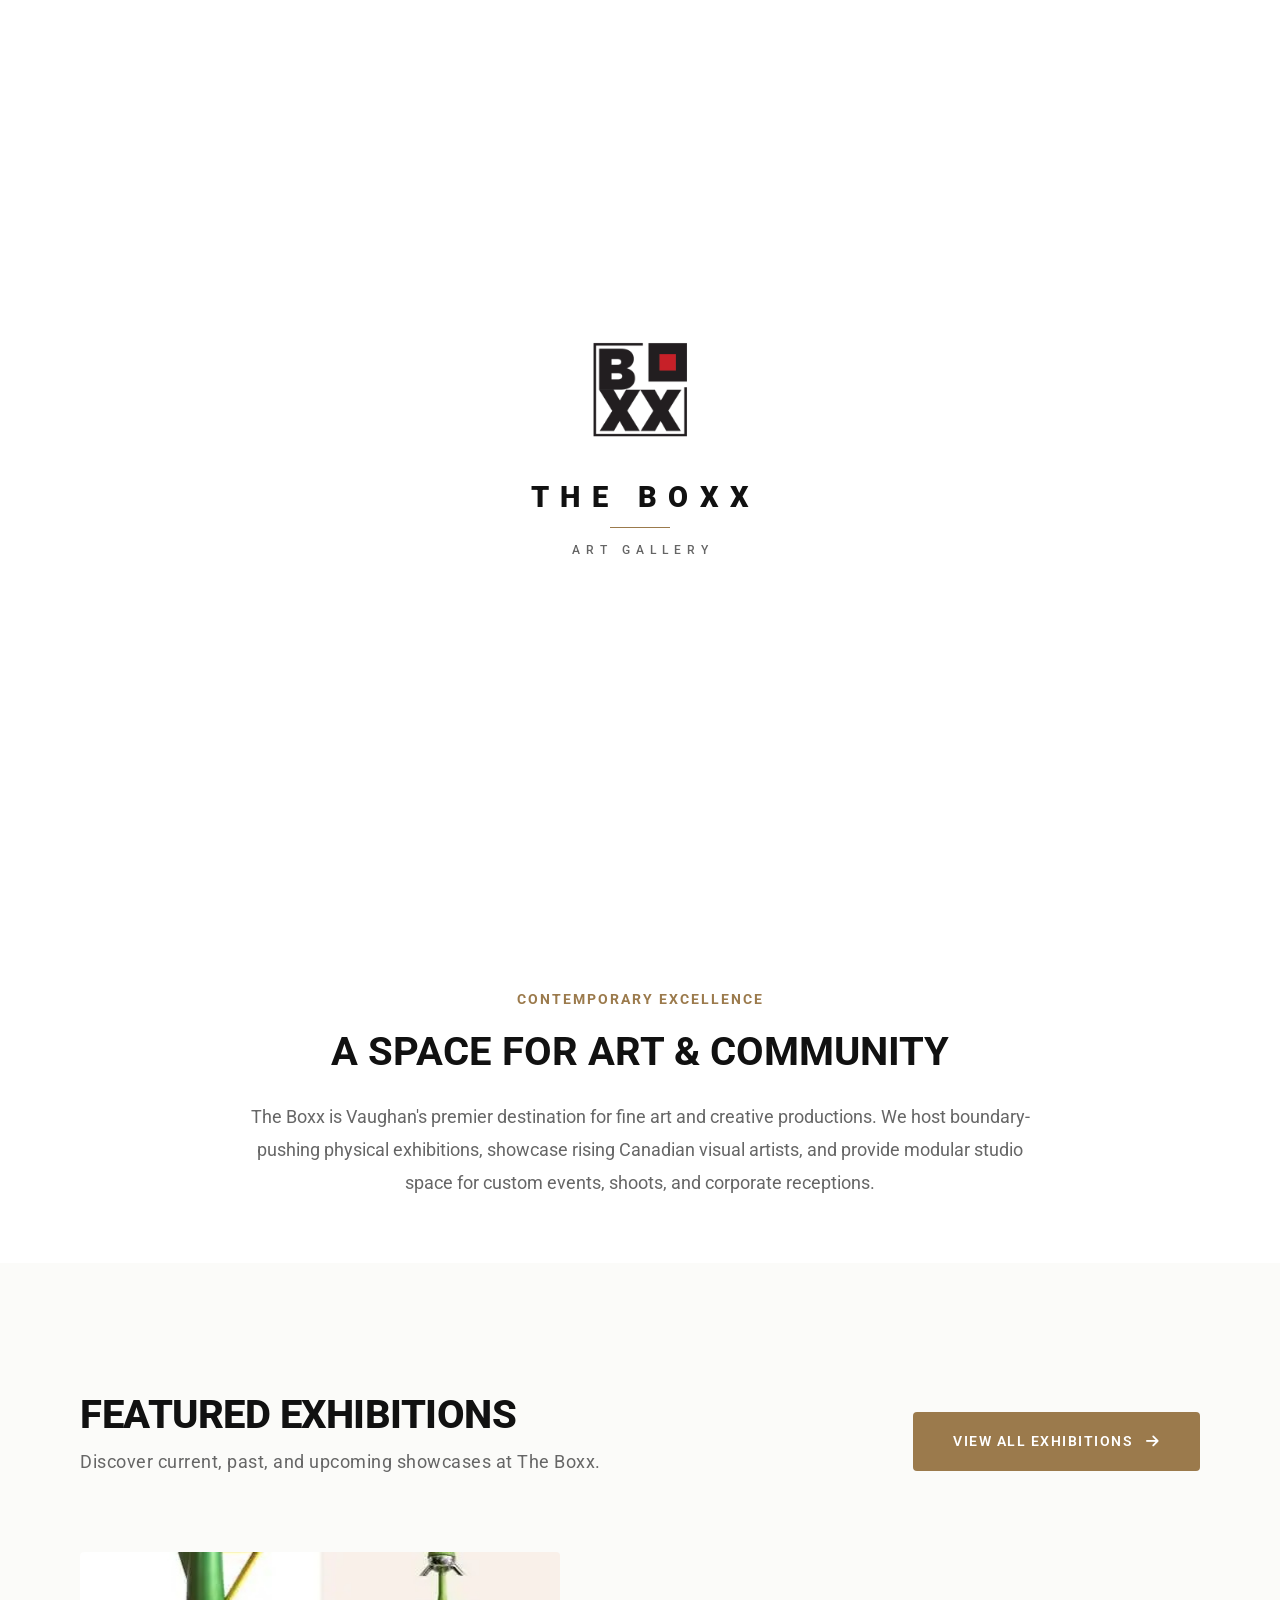
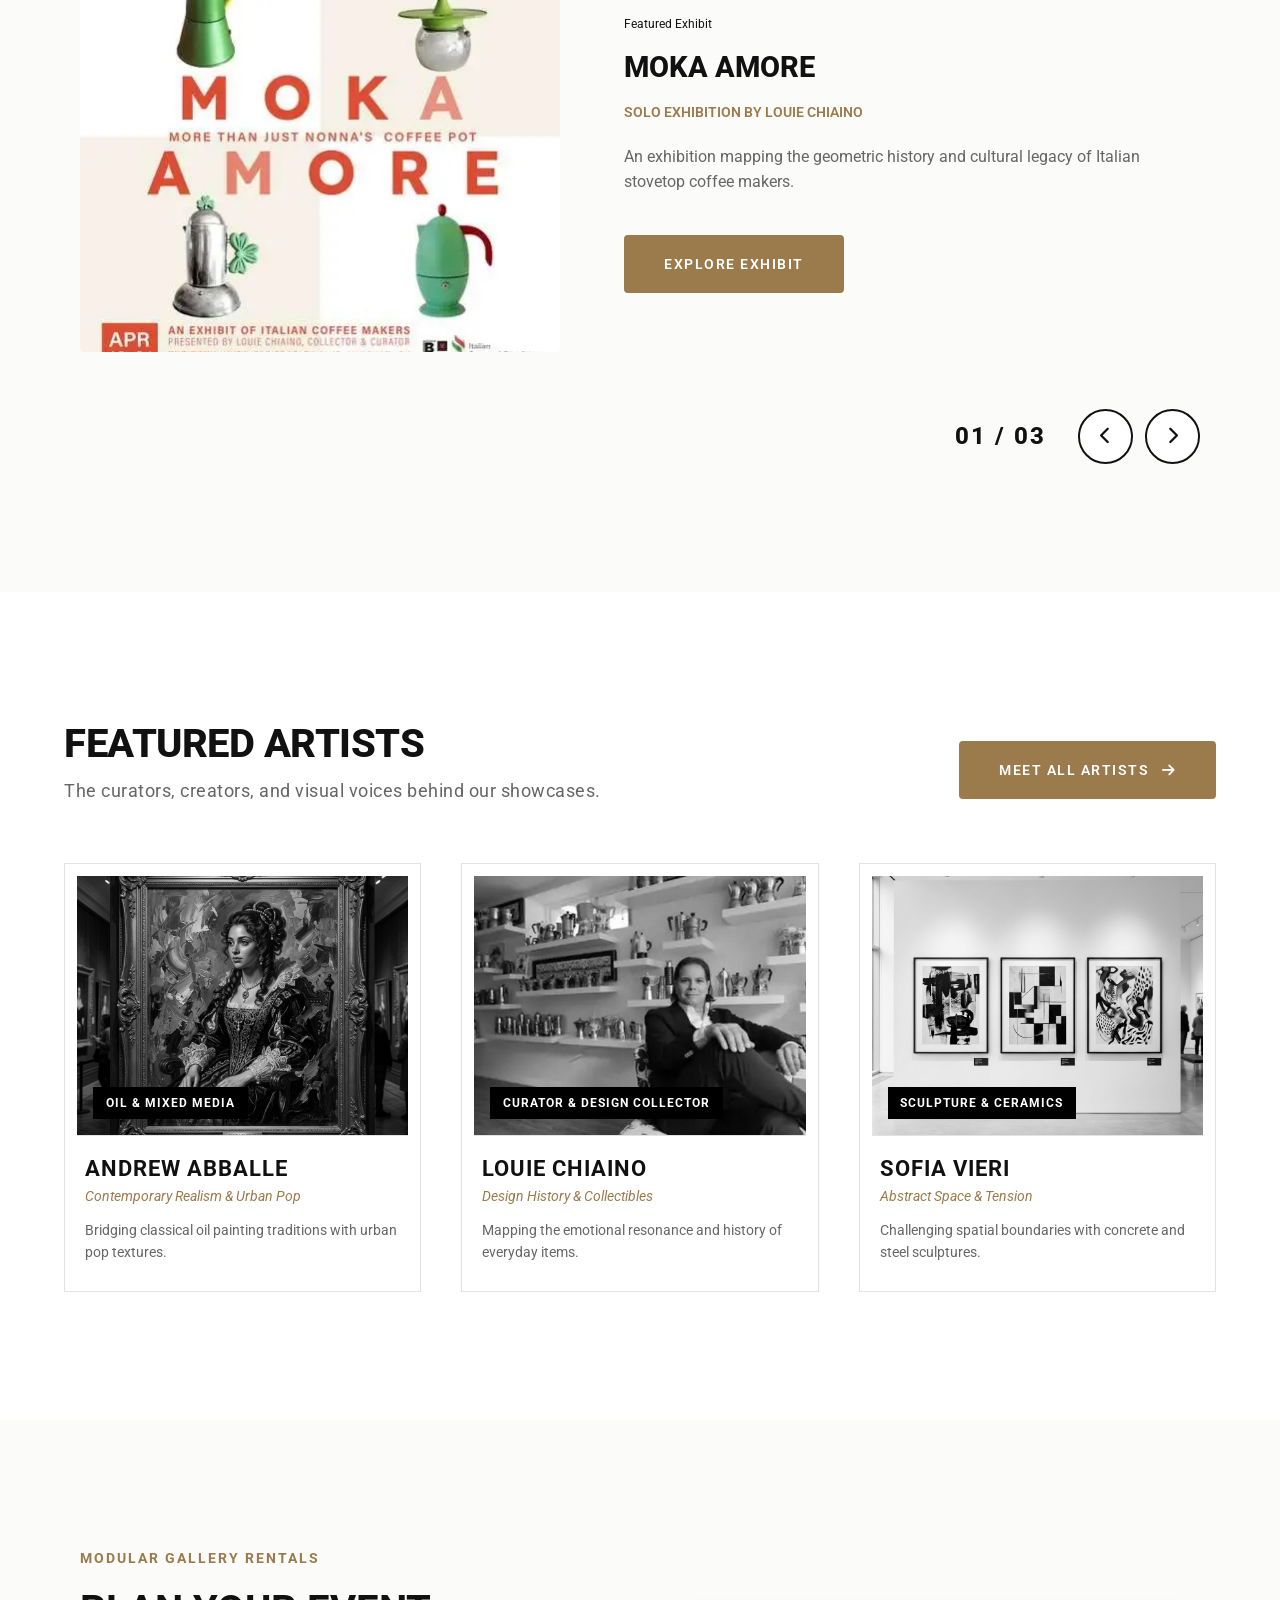
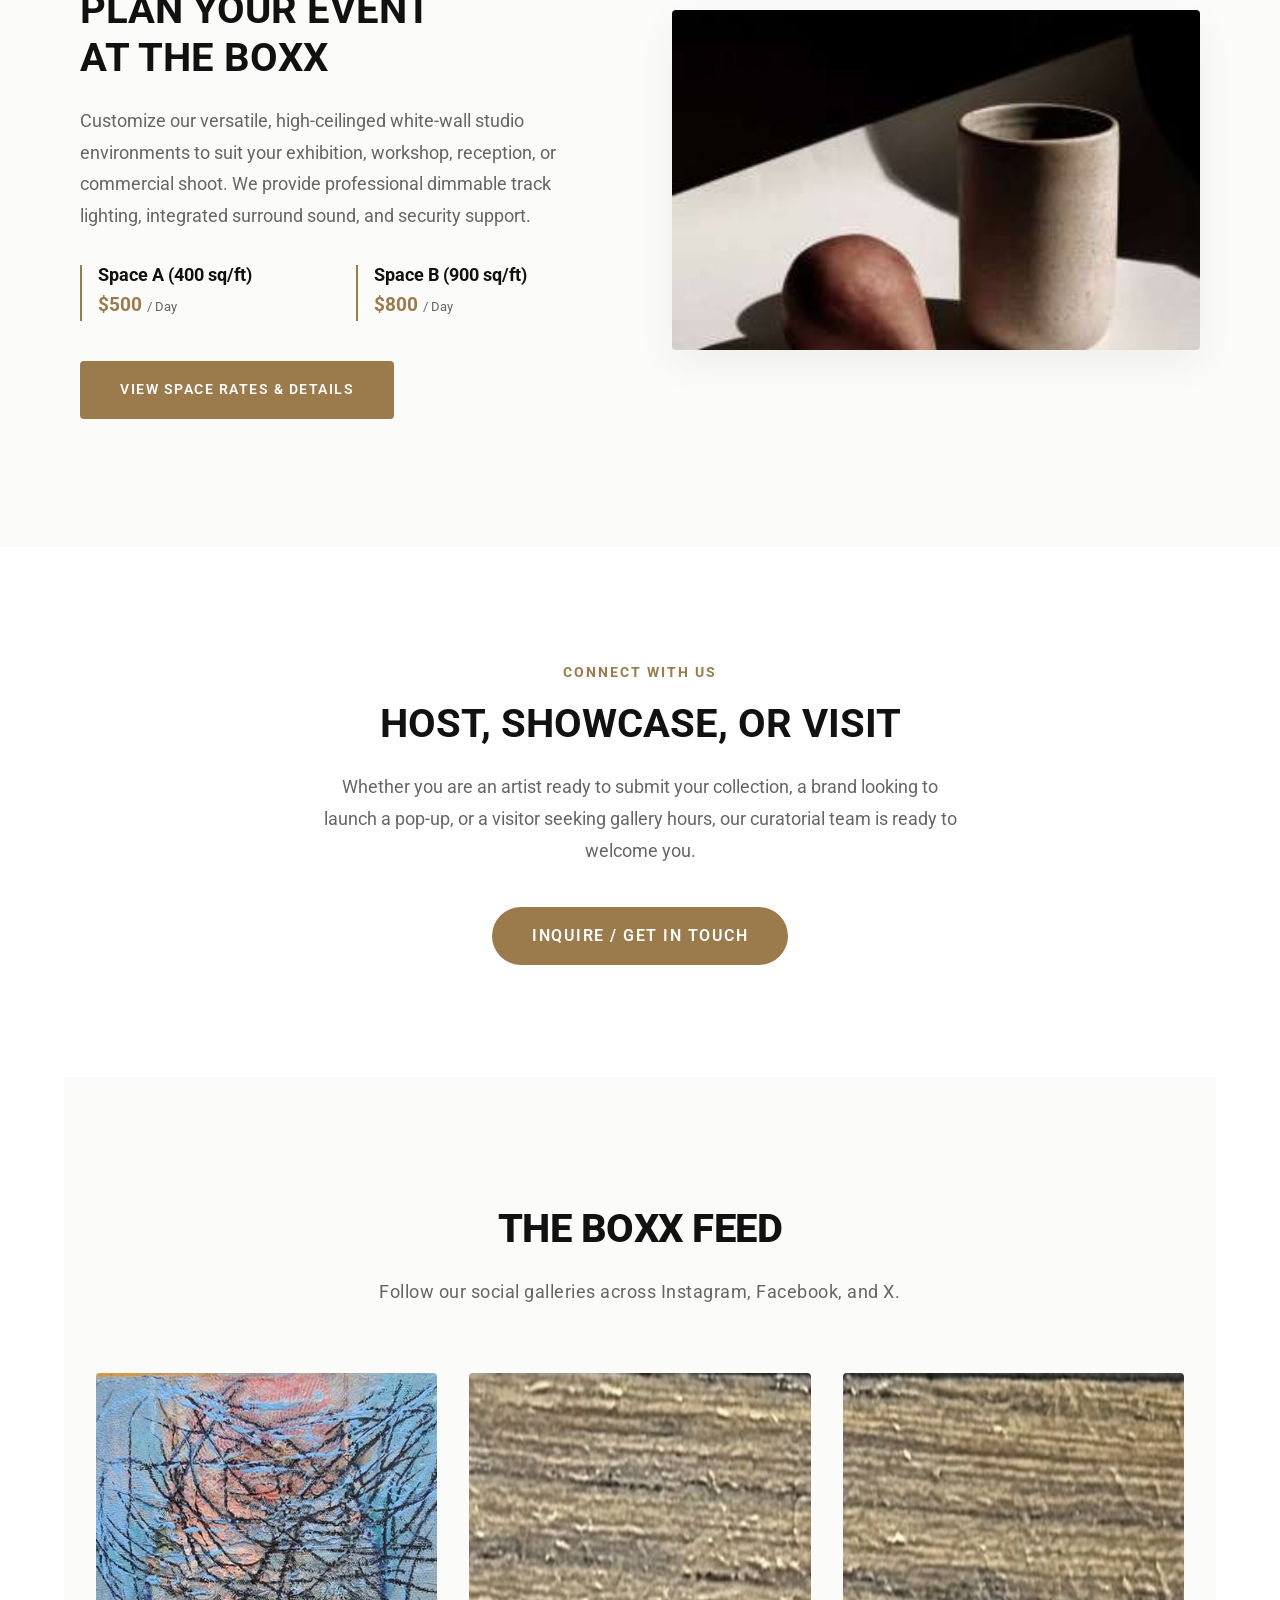
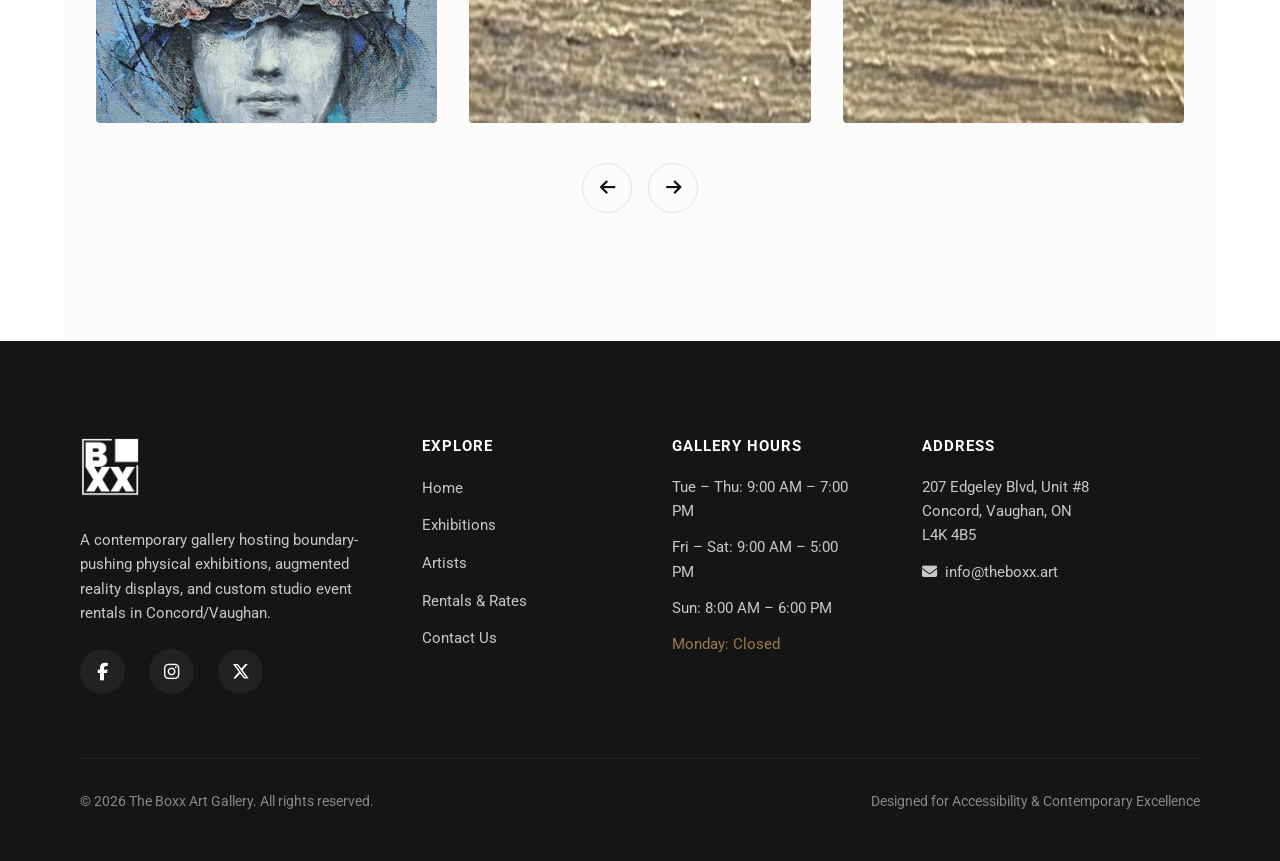
==== index.html @ d98a0f0f "Add files via upload" ====
<!DOCTYPE html>
<html lang="en">
<head>
  <meta charset="UTF-8">
  <meta name="viewport" content="width=device-width, initial-scale=1.0">
  <title>The Boxx Art Gallery | Vaughan Contemporary Art Space</title>
  <meta name="description" content="Welcome to The Boxx, a premium contemporary art gallery and studio space in Vaughan, Ontario. Discover current exhibitions, rent space, and plan your own shows.">
  
  <!-- Stylesheets -->
  <link rel="stylesheet" href="styles.css">
  
  <!-- FontAwesome Icons -->
  <link rel="stylesheet" href="https://cdnjs.cloudflare.com/ajax/libs/font-awesome/6.6.0/css/all.min.css">
</head>
<body>
  <script>
    if (!sessionStorage.getItem('theboxx_intro_seen')) {
      document.body.classList.add('loading-active');
    }
  </script>

  <!-- Preloader Screen -->
  <div id="preloader" class="preloader">
    <div class="preloader-content">
      <div class="preloader-logo-wrapper">
        <img src="assets/logo.png" alt="The Boxx Logo" class="preloader-logo-img">
      </div>
      <h1 class="preloader-title">THE BOXX</h1>
      <div class="preloader-line-separator"></div>
      <p class="preloader-subtitle">ART GALLERY</p>
    </div>
  </div>

  <!-- Navigation Bar -->
  <header class="navbar">
    <div class="container">
      <a href="index.html" class="nav-brand">
        <img src="assets/logo.png" alt="The Boxx Logo" class="nav-logo" style="height: 45px; width: auto; object-fit: contain;">
      </a>
      
      <nav>
        <ul class="nav-menu">
          <li class="nav-item active"><a href="index.html">Home</a></li>
          <li class="nav-item"><a href="exhibitions.html">Exhibitions</a></li>
          <li class="nav-item"><a href="artists.html">Artists</a></li>
          <li class="nav-item"><a href="rates.html">Rentals & Rates</a></li>
          <li class="nav-item"><a href="contact.html">Contact</a></li>
          
          <li class="nav-socials mobile-only" style="display: none;">
            <a href="https://www.facebook.com/theboxx" class="nav-social-icon" target="_blank" aria-label="Facebook"><i class="fab fa-facebook-f"></i></a>
            <a href="https://www.instagram.com/theboxx.art" class="nav-social-icon" target="_blank" aria-label="Instagram"><i class="fab fa-instagram"></i></a>
            <a href="https://x.com/theboxx" class="nav-social-icon" target="_blank" aria-label="X"><i class="fab fa-x-twitter"></i></a>
          </li>
        </ul>
      </nav>

      <div class="nav-socials desktop-only">
        <a href="https://www.facebook.com/theboxx" class="nav-social-icon" target="_blank" aria-label="Facebook"><i class="fab fa-facebook-f"></i></a>
        <a href="https://www.instagram.com/theboxx.art" class="nav-social-icon" target="_blank" aria-label="Instagram"><i class="fab fa-instagram"></i></a>
        <a href="https://x.com/theboxx" class="nav-social-icon" target="_blank" aria-label="X"><i class="fab fa-x-twitter"></i></a>
      </div>

      <button class="nav-hamburger" aria-label="Toggle Navigation">
        <span></span>
        <span></span>
        <span></span>
      </button>
    </div>
  </header>

  <!-- Hero Slider -->
  <section class="hero-slider">
    <div class="hero-slides">
      
      <!-- Slide 1: Welcome -->
      <div class="hero-slide active">
        <img src="assets/exhibition-with-copy-up-top.png" alt="The Boxx Art Space" class="hero-slide-img" style="object-position: center;">
        <div class="container">
          <div class="hero-slide-content">
            <div class="hero-slide-num">01 / 03</div>
            <h1 class="hero-slide-title">The Boxx <br>Art Gallery</h1>
            <p class="hero-slide-desc">A premium, contemporary art gallery and creative event space located in Vaughan, Ontario.</p>
            <div style="display: flex; gap: 1rem; margin-top: 2rem;">
              <a href="exhibitions.html" class="btn-primary">View Exhibitions</a>
              <a href="rates.html" class="btn-primary" style="background: transparent; border-color: #ffffff; color: #ffffff;">Rent the Studio</a>
            </div>
          </div>
        </div>
      </div>
      
      <!-- Slide 2: Exhibitions -->
      <div class="hero-slide">
        <img src="assets/leadership-banner.jpeg" alt="Portraits of Transit Exhibition" class="hero-slide-img">
        <div class="container">
          <div class="hero-slide-content">
            <div class="hero-slide-num">02 / 03</div>
            <h1 class="hero-slide-title">Contemplate <br>New Visions</h1>
            <p class="hero-slide-desc">Step into curated showcases featuring boundaries-pushing physical, mixed-media, and digital art installations.</p>
            <a href="exhibitions.html" class="btn-primary">Explore Exhibitions</a>
          </div>
        </div>
      </div>
      
      <!-- Slide 3: Rentals -->
      <div class="hero-slide">
        <img src="assets/banner-his.jpeg" alt="Contemporary art installation" class="hero-slide-img">
        <div class="container">
          <div class="hero-slide-content">
            <div class="hero-slide-num">03 / 03</div>
            <h1 class="hero-slide-title">Unbound <br>Creative Space</h1>
            <p class="hero-slide-desc">High ceilings, clean white walls, and dimmable track lighting form the perfect canvas for your next event or show.</p>
            <a href="rates.html" class="btn-primary">Studio Rates</a>
          </div>
        </div>
      </div>

    </div>

    <!-- Hero Controls -->
    <button class="hero-arrow prev" aria-label="Previous Slide"><i class="fa-solid fa-chevron-left"></i></button>
    <button class="hero-arrow next" aria-label="Next Slide"><i class="fa-solid fa-chevron-right"></i></button>

    <div class="hero-pagination">
      <span class="hero-dot active"></span>
      <span class="hero-dot"></span>
      <span class="hero-dot"></span>
    </div>
  </section>

  <!-- Welcome / Intro Section -->
  <section class="section container" style="text-align: center; max-width: 800px; padding-top: 6rem; padding-bottom: 4rem;">
    <span style="font-weight: 700; text-transform: uppercase; color: var(--primary-color); letter-spacing: 2px; font-size: 0.9rem;">Contemporary Excellence</span>
    <h2 style="font-size: 2.5rem; margin-top: 1rem; margin-bottom: 1.5rem; text-transform: uppercase;">A Space for Art &amp; Community</h2>
    <p style="font-size: 1.15rem; line-height: 1.8; color: var(--text-light);">
      The Boxx is Vaughan's premier destination for fine art and creative productions. We host boundary-pushing physical exhibitions, showcase rising Canadian visual artists, and provide modular studio space for custom events, shoots, and corporate receptions.
    </p>
  </section>

  <!-- Home → Exhibitions Preview -->
  <section class="section section-alt">
    <div class="container">
      <div style="display: flex; justify-content: space-between; align-items: flex-end; margin-bottom: 3rem; flex-wrap: wrap; gap: 1rem;">
        <div>
          <h2 class="section-title" style="margin-bottom: 0.5rem; text-align: left;">Featured Exhibitions</h2>
          <p class="section-subtitle" style="margin-left: 0; text-align: left; margin-bottom: 0;">Discover current, past, and upcoming showcases at The Boxx.</p>
        </div>
        <a href="exhibitions.html" class="btn-primary" style="margin-bottom: 0.5rem;">View All Exhibitions <i class="fa-solid fa-arrow-right" style="margin-left: 8px;"></i></a>
      </div>

      <div class="past-exhibits-container" style="margin-bottom: 2rem;">
        <div class="past-exhibits-slider">
          
          <!-- Exhibit 1: Moka Amore -->
          <div class="past-exhibit-slide">
            <div class="past-exhibit-img">
              <img src="assets/mokaamore_1080x1080.jpeg" alt="Moka Amore Exhibition">
            </div>
            <div class="past-exhibit-text">
              <span class="floating-badge" style="display: inline-block; font-size: 0.75rem; margin-bottom: 1rem;">Featured Exhibit</span>
              <h3 style="font-weight: 800; text-transform: uppercase; font-size: 1.8rem;">Moka Amore</h3>
              <p style="font-weight: 600; color: var(--primary-color); text-transform: uppercase; font-size: 0.9rem; margin-bottom: 1.25rem;">Solo Exhibition by Louie Chiaino</p>
              <p>An exhibition mapping the geometric history and cultural legacy of Italian stovetop coffee makers.</p>
              <a href="exhibition-moka-amore.html" class="btn-primary" style="display: inline-block; margin-top: 1rem;">Explore Exhibit</a>
            </div>
          </div>
          
          <!-- Exhibit 2: Abballe Exhibition -->
          <div class="past-exhibit-slide">
            <div class="past-exhibit-img">
              <img src="assets/abballe_promo.jpg" alt="ABBALLE Art Exhibition">
            </div>
            <div class="past-exhibit-text">
              <span class="floating-badge" style="display: inline-block; font-size: 0.75rem; margin-bottom: 1rem;">Spotlight</span>
              <h3 style="font-weight: 800; text-transform: uppercase; font-size: 1.8rem;">ABBALLE Art Exhibition</h3>
              <p style="font-weight: 600; color: var(--primary-color); text-transform: uppercase; font-size: 0.9rem; margin-bottom: 1.25rem;">Solo Showcase by Andrew Abballe</p>
              <p>A collision of classical master craftsmanship with urban pop flair.</p>
              <a href="exhibition-abballe.html" class="btn-primary" style="display: inline-block; margin-top: 1rem;">Explore Exhibit</a>
            </div>
          </div>
          
          <!-- Exhibit 3: Infinite Dreams -->
          <div class="past-exhibit-slide">
            <div class="past-exhibit-img">
              <img src="assets/Infinite-Dreams-scaled.jpg" alt="Infinite Dreams Exhibition">
            </div>
            <div class="past-exhibit-text">
              <span class="floating-badge" style="display: inline-block; font-size: 0.75rem; margin-bottom: 1rem;">Group Exhibition</span>
              <h3 style="font-weight: 800; text-transform: uppercase; font-size: 1.8rem;">Infinite Dreams</h3>
              <p style="font-weight: 600; color: var(--primary-color); text-transform: uppercase; font-size: 0.9rem; margin-bottom: 1.25rem;">Mixed-Media Abstract Group</p>
              <p>An abstract visual exploration of human consciousness and spatial reflections.</p>
              <a href="exhibition-infinite-dreams.html" class="btn-primary" style="display: inline-block; margin-top: 1rem;">Explore Exhibit</a>
            </div>
          </div>
          
        </div>
      </div>

      <div class="past-exhibits-controls">
        <div class="past-exhibits-pagination">01 / 03</div>
        <div class="past-exhibits-arrows">
          <button class="past-exhibits-arrow" id="past-prev" aria-label="Previous Slide"><i class="fa-solid fa-chevron-left"></i></button>
          <button class="past-exhibits-arrow" id="past-next" aria-label="Next Slide"><i class="fa-solid fa-chevron-right"></i></button>
        </div>
      </div>
    </div>
  </section>

  <!-- Home → Artists Preview -->
  <section class="section container">
    <div style="display: flex; justify-content: space-between; align-items: flex-end; margin-bottom: 3.5rem; flex-wrap: wrap; gap: 1rem;">
      <div>
        <h2 class="section-title" style="margin-bottom: 0.5rem; text-align: left;">Featured Artists</h2>
        <p class="section-subtitle" style="margin-left: 0; text-align: left; margin-bottom: 0;">The curators, creators, and visual voices behind our showcases.</p>
      </div>
      <a href="artists.html" class="btn-primary" style="margin-bottom: 0.5rem;">Meet All Artists <i class="fa-solid fa-arrow-right" style="margin-left: 8px;"></i></a>
    </div>

    <div style="display: grid; grid-template-columns: repeat(auto-fit, minmax(300px, 1fr)); gap: 2.5rem;">
      <!-- Artist 1: Andrew Abballe -->
      <div class="past-exhibit-card" style="background: #ffffff; border: 1px solid var(--border-color); padding: 0.75rem; display: flex; flex-direction: column; cursor: pointer; transition: var(--transition-smooth);" onclick="location.href='artist-andrew-abballe.html'">
        <div style="overflow: hidden; height: 260px; border-bottom: 1px solid var(--border-color); position: relative;">
          <img src="assets/abballe_portrait.jpg" alt="Andrew Abballe" style="width: 100%; height: 100%; object-fit: cover; transition: var(--transition-smooth); filter: grayscale(100%);">
          <span style="position: absolute; bottom: 1rem; left: 1rem; background: #000000; color: #ffffff; padding: 0.4rem 0.8rem; font-size: 0.75rem; font-weight: 700; text-transform: uppercase; letter-spacing: 1px;">Oil &amp; Mixed Media</span>
        </div>
        <div style="padding: 1.2rem 0.5rem 0.5rem 0.5rem;">
          <h3 style="font-size: 1.4rem; text-transform: uppercase; letter-spacing: 1px; margin-bottom: 0.25rem;">Andrew Abballe</h3>
          <p style="font-style: italic; font-size: 0.85rem; margin-bottom: 0.75rem; color: var(--primary-color);">Contemporary Realism &amp; Urban Pop</p>
          <p style="font-size: 0.9rem; line-height: 1.5; color: var(--text-light); margin-bottom: 0.5rem;">Bridging classical oil painting traditions with urban pop textures.</p>
        </div>
      </div>

      <!-- Artist 2: Louie Chiaino -->
      <div class="past-exhibit-card" style="background: #ffffff; border: 1px solid var(--border-color); padding: 0.75rem; display: flex; flex-direction: column; cursor: pointer; transition: var(--transition-smooth);" onclick="location.href='artist-louie-chiaino.html'">
        <div style="overflow: hidden; height: 260px; border-bottom: 1px solid var(--border-color); position: relative;">
          <img src="assets/artist_louie_chiaino.png" alt="Louie Chiaino" style="width: 100%; height: 100%; object-fit: cover; transition: var(--transition-smooth); filter: grayscale(100%);">
          <span style="position: absolute; bottom: 1rem; left: 1rem; background: #000000; color: #ffffff; padding: 0.4rem 0.8rem; font-size: 0.75rem; font-weight: 700; text-transform: uppercase; letter-spacing: 1px;">Curator &amp; Design Collector</span>
        </div>
        <div style="padding: 1.2rem 0.5rem 0.5rem 0.5rem;">
          <h3 style="font-size: 1.4rem; text-transform: uppercase; letter-spacing: 1px; margin-bottom: 0.25rem;">Louie Chiaino</h3>
          <p style="font-style: italic; font-size: 0.85rem; margin-bottom: 0.75rem; color: var(--primary-color);">Design History &amp; Collectibles</p>
          <p style="font-size: 0.9rem; line-height: 1.5; color: var(--text-light); margin-bottom: 0.5rem;">Mapping the emotional resonance and history of everyday items.</p>
        </div>
      </div>

      <!-- Artist 3: Sofia Vieri -->
      <div class="past-exhibit-card" style="background: #ffffff; border: 1px solid var(--border-color); padding: 0.75rem; display: flex; flex-direction: column; cursor: pointer; transition: var(--transition-smooth);" onclick="location.href='artist-sofia-vieri.html'">
        <div style="overflow: hidden; height: 260px; border-bottom: 1px solid var(--border-color); position: relative;">
          <img src="assets/hero_gallery_3.png" alt="Sofia Vieri" style="width: 100%; height: 100%; object-fit: cover; transition: var(--transition-smooth); filter: grayscale(100%);">
          <span style="position: absolute; bottom: 1rem; left: 1rem; background: #000000; color: #ffffff; padding: 0.4rem 0.8rem; font-size: 0.75rem; font-weight: 700; text-transform: uppercase; letter-spacing: 1px;">Sculpture &amp; Ceramics</span>
        </div>
        <div style="padding: 1.2rem 0.5rem 0.5rem 0.5rem;">
          <h3 style="font-size: 1.4rem; text-transform: uppercase; letter-spacing: 1px; margin-bottom: 0.25rem;">Sofia Vieri</h3>
          <p style="font-style: italic; font-size: 0.85rem; margin-bottom: 0.75rem; color: var(--primary-color);">Abstract Space &amp; Tension</p>
          <p style="font-size: 0.9rem; line-height: 1.5; color: var(--text-light); margin-bottom: 0.5rem;">Challenging spatial boundaries with concrete and steel sculptures.</p>
        </div>
      </div>
    </div>
  </section>

  <!-- Home → Rentals Preview -->
  <section class="section section-alt">
    <div class="container" style="display: grid; grid-template-columns: 1fr 1fr; gap: 4rem; align-items: center; flex-wrap: wrap;">
      <div>
        <span style="font-weight: 700; text-transform: uppercase; color: var(--primary-color); letter-spacing: 2px; font-size: 0.85rem; display: block; margin-bottom: 1rem;">Modular Gallery Rentals</span>
        <h2 style="font-size: 2.5rem; text-transform: uppercase; margin-bottom: 1.5rem;">Plan Your Event <br>At The Boxx</h2>
        <p style="font-size: 1.1rem; line-height: 1.8; color: var(--text-light); margin-bottom: 2rem;">
          Customize our versatile, high-ceilinged white-wall studio environments to suit your exhibition, workshop, reception, or commercial shoot. We provide professional dimmable track lighting, integrated surround sound, and security support.
        </p>
        <div style="display: grid; grid-template-columns: 1fr 1fr; gap: 1.5rem; margin-bottom: 2.5rem;">
          <div style="border-left: 2px solid var(--primary-color); padding-left: 1rem;">
            <h4 style="font-size: 1.1rem; margin-bottom: 0.25rem;">Space A (400 sq/ft)</h4>
            <p style="font-weight: 700; color: var(--primary-color); font-size: 1.2rem; margin-top: 0.25rem;">$500 <span style="font-size: 0.8rem; font-weight: 400; color: var(--text-light);">/ Day</span></p>
          </div>
          <div style="border-left: 2px solid var(--primary-color); padding-left: 1rem;">
            <h4 style="font-size: 1.1rem; margin-bottom: 0.25rem;">Space B (900 sq/ft)</h4>
            <p style="font-weight: 700; color: var(--primary-color); font-size: 1.2rem; margin-top: 0.25rem;">$800 <span style="font-size: 0.8rem; font-weight: 400; color: var(--text-light);">/ Day</span></p>
          </div>
        </div>
        <a href="rates.html" class="btn-primary">View Space Rates &amp; Details</a>
      </div>
      <div>
        <img src="assets/klee_painting.jpg" alt="Mit dem Ei by Paul Klee" style="width: 100%; border-radius: 4px; box-shadow: 0 15px 40px rgba(0,0,0,0.05);">
      </div>
    </div>
  </section>

  <!-- Home → Contact Preview -->
  <section class="section container" style="text-align: center; padding: 7rem 2rem;">
    <div style="max-width: 650px; margin: 0 auto;">
      <span style="font-weight: 700; text-transform: uppercase; color: var(--primary-color); letter-spacing: 2px; font-size: 0.85rem;">Connect With Us</span>
      <h2 style="font-size: 2.5rem; text-transform: uppercase; margin-top: 1rem; margin-bottom: 1.5rem;">Host, Showcase, or Visit</h2>
      <p style="font-size: 1.1rem; line-height: 1.8; color: var(--text-light); margin-bottom: 2.5rem;">
        Whether you are an artist ready to submit your collection, a brand looking to launch a pop-up, or a visitor seeking gallery hours, our curatorial team is ready to welcome you.
      </p>
      <a href="contact.html" class="btn-primary" style="padding: 1rem 2.5rem; font-size: 1rem; border-radius: 50px;">Inquire / Get In Touch</a>
    </div>
  </section>

  <!-- The Boxx Feed (Social Grid) -->
  <section class="section section-alt container" style="padding-left: 0; padding-right: 0; max-width: 100%;">
    <div class="container" style="text-align: center; margin-bottom: 3rem;">
      <h2 class="section-title">The Boxx Feed</h2>
      <p class="section-subtitle" style="margin-left: auto; margin-right: auto;">Follow our social galleries across Instagram, Facebook, and X.</p>
    </div>

    <div class="social-gallery-container" style="padding: 0 2rem;">
      <div class="social-slider">
        <!-- Social Slide 1 -->
        <a href="https://www.instagram.com/theboxx.art" target="_blank" class="social-slide">
          <img src="assets/instagram_1.png" alt="Exhibition Gold Foil Painting">
          <div class="social-overlay">
            <i class="fab fa-instagram"></i>
            <span>Instagram Post</span>
          </div>
        </a>

        <!-- Social Slide 2 -->
        <a href="https://www.instagram.com/theboxx.art" target="_blank" class="social-slide">
          <img src="assets/instagram_2.png" alt="Green Light Gallery Installation">
          <div class="social-overlay">
            <i class="fab fa-instagram"></i>
            <span>Instagram Post</span>
          </div>
        </a>

        <!-- Social Slide 3 -->
        <a href="https://www.instagram.com/theboxx.art" target="_blank" class="social-slide">
          <img src="assets/instagram_3.png" alt="Industrial Sculpture Exhibition Room">
          <div class="social-overlay">
            <i class="fab fa-instagram"></i>
            <span>Instagram Post</span>
          </div>
        </a>

        <!-- Social Slide 4 -->
        <a href="https://www.instagram.com/theboxx.art" target="_blank" class="social-slide">
          <img src="assets/instagram_4.png" alt="Painting of Reclining Woman">
          <div class="social-overlay">
            <i class="fab fa-instagram"></i>
            <span>Instagram Post</span>
          </div>
        </a>

        <!-- Social Slide 5 -->
        <a href="https://www.instagram.com/theboxx.art" target="_blank" class="social-slide">
          <img src="assets/instagram_5.png" alt="Abstract Black and White Print Canvas">
          <div class="social-overlay">
            <i class="fab fa-instagram"></i>
            <span>Instagram Post</span>
          </div>
        </a>
      </div>

      <div class="social-controls">
        <button class="social-arrow" id="social-prev" aria-label="Previous Social Photo"><i class="fa-solid fa-arrow-left"></i></button>
        <button class="social-arrow" id="social-next" aria-label="Next Social Photo"><i class="fa-solid fa-arrow-right"></i></button>
      </div>
    </div>
  </section>

  <!-- Footer -->
  <footer class="footer">
    <div class="container">
      <div class="footer-grid">
        <div class="footer-col">
          <img src="assets/logo.png" alt="The Boxx Logo" style="height: 60px; width: auto; object-fit: contain; margin-bottom: 1.5rem; filter: brightness(0) invert(1);">
          <p>A contemporary gallery hosting boundary-pushing physical exhibitions, augmented reality displays, and custom studio event rentals in Concord/Vaughan.</p>
          <div class="footer-socials">
            <a href="https://www.facebook.com/theboxx" class="footer-social-icon" target="_blank" aria-label="Facebook"><i class="fab fa-facebook-f"></i></a>
            <a href="https://www.instagram.com/theboxx.art" class="footer-social-icon" target="_blank" aria-label="Instagram"><i class="fab fa-instagram"></i></a>
            <a href="https://x.com/theboxx" class="footer-social-icon" target="_blank" aria-label="X"><i class="fab fa-x-twitter"></i></a>
          </div>
        </div>

        <div class="footer-col">
          <h4>Explore</h4>
          <ul class="footer-links">
            <li><a href="index.html">Home</a></li>
            <li><a href="exhibitions.html">Exhibitions</a></li>
            <li><a href="artists.html">Artists</a></li>
            <li><a href="rates.html">Rentals & Rates</a></li>
            <li><a href="contact.html">Contact Us</a></li>
          </ul>
        </div>

        <div class="footer-col">
          <h4>Gallery Hours</h4>
          <p>Tue – Thu: 9:00 AM – 7:00 PM</p>
          <p>Fri – Sat: 9:00 AM – 5:00 PM</p>
          <p>Sun: 8:00 AM – 6:00 PM</p>
          <p style="color: var(--primary-color);">Monday: Closed</p>
        </div>

        <div class="footer-col">
          <h4>Address</h4>
          <p>207 Edgeley Blvd, Unit #8<br>Concord, Vaughan, ON<br>L4K 4B5</p>
          <p><i class="fa-solid fa-envelope" style="margin-right: 8px;"></i>info@theboxx.art</p>
        </div>
      </div>

      <div class="footer-bottom">
        <p>&copy; 2026 The Boxx Art Gallery. All rights reserved.</p>
        <p>Designed for Accessibility &amp; Contemporary Excellence</p>
      </div>
    </div>
  </footer>

  <!-- Script Controllers -->
  <script src="script.js"></script>
</body>
</html>
---- styles.css ----
@import url('https://fonts.googleapis.com/css2?family=Roboto:wght@300;400;500;700;900&display=swap');

:root {
  --primary-color: #9b7a4c;       /* Elegant warm gold */
  --primary-hover: #b59464;       /* Lighter gold for hover states */
  --text-dark: #111111;           /* Very dark gray for general body text */
  --text-light: #666666;          /* Medium gray for descriptions */
  --bg-light: #ffffff;            /* Pure white background */
  --bg-offset: #fbfbf9;           /* Off-white background for alternates */
  --border-color: #e2e2e0;        /* Subtle border tone */
  --footer-bg: #151515;           /* Accessible high contrast footer background */
  --footer-text: #f0f0f0;         /* Accessible high contrast footer text */
  
  --font-title: 'Roboto', sans-serif;
  --font-body: 'Roboto', sans-serif;
  
  --transition-smooth: all 0.3s cubic-bezier(0.25, 0.8, 0.25, 1);
  --header-height: 80px;
}

* {
  box-sizing: border-box;
  margin: 0;
  padding: 0;
}

body {
  font-family: var(--font-body);
  color: var(--text-dark);
  background-color: var(--bg-light);
  line-height: 1.6;
  -webkit-font-smoothing: antialiased;
  overflow-x: hidden;
}

/* Typography */
h1, h2, h3, h4, h5, h6 {
  font-family: var(--font-title);
  font-weight: 700;
  color: var(--text-dark);
  line-height: 1.2;
}

p {
  color: var(--text-light);
  font-size: 1rem;
}

a {
  text-decoration: none;
  color: inherit;
  transition: var(--transition-smooth);
}

/* Layout Utilities */
.container {
  width: 90%;
  max-width: 1200px;
  margin: 0 auto;
  padding: 0 1rem;
}

.section {
  padding: 8rem 0; /* High vertical spacing as requested */
  position: relative;
}

.section-alt {
  background-color: var(--bg-offset);
}

.section-title {
  font-size: 2.5rem;
  font-weight: 800;
  margin-bottom: 1.5rem;
  text-transform: uppercase;
  letter-spacing: -0.5px;
}

.section-subtitle {
  font-size: 1.1rem;
  color: var(--text-light);
  max-width: 600px;
  margin-bottom: 4rem;
  line-height: 1.8;
  letter-spacing: 0.5px;
}

/* Header & Navbar */
.navbar {
  position: fixed;
  top: 0;
  left: 0;
  width: 100%;
  height: var(--header-height);
  background-color: var(--bg-light);
  box-shadow: 0 2px 20px rgba(0, 0, 0, 0.03);
  z-index: 1000;
  display: flex;
  align-items: center;
  transition: var(--transition-smooth);
}

.navbar .container {
  display: flex;
  justify-content: space-between;
  align-items: center;
  width: 100%;
}

.nav-brand {
  display: flex;
  align-items: center;
}

.nav-logo {
  height: 50px;
  width: auto;
  transition: var(--transition-smooth);
}

.nav-menu {
  display: flex;
  list-style: none;
  align-items: center;
  gap: 2.5rem;
}

.nav-item a {
  font-size: 0.9rem;
  font-weight: 600;
  letter-spacing: 1px;
  text-transform: uppercase;
  position: relative;
  padding: 0.5rem 0;
}

/* Minimal underlines on navigation items */
.nav-item a::after {
  content: '';
  position: absolute;
  bottom: 0;
  left: 0;
  width: 0;
  height: 2px;
  background-color: var(--primary-color);
  transition: var(--transition-smooth);
}

.nav-item a:hover::after,
.nav-item.active a::after {
  width: 100%;
}

.nav-item a:hover {
  color: var(--primary-color);
}

.nav-socials {
  display: flex;
  gap: 1.5rem;
  align-items: center;
}

.nav-social-icon {
  font-size: 1.2rem;
  color: var(--text-dark);
}

.nav-social-icon:hover {
  color: var(--primary-color);
  transform: translateY(-2px);
}

/* Media query utility classes for showing/hiding elements */
.mobile-only {
  display: none !important;
}

.desktop-only {
  display: flex !important;
}

/* Hamburger Menu button */
.nav-hamburger {
  display: none;
  background: none;
  border: none;
  cursor: pointer;
  padding: 0.5rem;
  z-index: 1100;
}

.nav-hamburger span {
  display: block;
  width: 25px;
  height: 2px;
  background-color: var(--text-dark);
  margin-bottom: 5px;
  transition: var(--transition-smooth);
}

.nav-hamburger span:last-child {
  margin-bottom: 0;
}

/* Hamburger active animation */
.nav-hamburger.active span:nth-child(1) {
  transform: rotate(-45deg) translate(-5px, 5px);
}

.nav-hamburger.active span:nth-child(2) {
  opacity: 0;
}

.nav-hamburger.active span:nth-child(3) {
  transform: rotate(45deg) translate(-5px, -5px);
}

/* Hero Carousel */
.hero-slider {
  height: 90vh;
  min-height: 600px;
  width: 100vw;
  position: relative;
  overflow: hidden;
  margin-top: var(--header-height);
  background-color: #000000;
}

.hero-slides {
  width: 100%;
  height: 100%;
  display: flex; /* Flexbox row lines all slides up side-by-side */
  transition: transform 0.8s cubic-bezier(0.25, 1, 0.5, 1); /* Smooth slide transition */
}

.hero-slide {
  position: relative; /* Relative position so they flow horizontally */
  flex: 0 0 100%; /* Take up exactly 100% of slider width */
  width: 100%;
  height: 100%;
  opacity: 1; /* Keep slides visible in the flex layout */
  display: flex;
  align-items: center;
  z-index: 1;
}

.hero-slide.active {
  z-index: 2;
}

.hero-slide::after {
  content: '';
  position: absolute;
  top: 0;
  left: 0;
  width: 100%;
  height: 100%;
  background: linear-gradient(180deg, rgba(0,0,0,0.4) 0%, rgba(0,0,0,0.65) 100%);
  z-index: 2;
}

.hero-slide-img {
  width: 100%;
  height: 100%;
  object-fit: cover;
  position: absolute;
  top: 0;
  left: 0;
  transform: scale(1.05);
  transition: transform 6s ease;
}

.hero-slide.active .hero-slide-img {
  transform: scale(1);
}

.hero-slide-content {
  position: relative;
  z-index: 3;
  color: #ffffff;
  max-width: 800px;
  transform: translateY(30px);
  opacity: 0;
  transition: all 0.8s cubic-bezier(0.25, 0.8, 0.25, 1) 0.3s;
}

.hero-slide.active .hero-slide-content {
  transform: translateY(0);
  opacity: 1;
}

.hero-slide-num {
  font-family: var(--font-title);
  font-size: 1.5rem;
  font-weight: 800;
  color: var(--primary-color);
  margin-bottom: 1rem;
}

.hero-slide-title {
  font-size: 4rem;
  font-weight: 800;
  color: #ffffff;
  text-transform: uppercase;
  margin-bottom: 1.5rem;
  letter-spacing: -1px;
}

.hero-slide-desc {
  font-size: 1.1rem;
  color: rgba(255, 255, 255, 0.8);
  margin-bottom: 2rem;
  max-width: 600px;
}

/* Hero Controls */
.hero-arrow {
  position: absolute;
  top: 50%;
  transform: translateY(-50%);
  width: 60px;
  height: 60px;
  background-color: rgba(255, 255, 255, 0.1);
  border: 1px solid rgba(255, 255, 255, 0.25);
  border-radius: 50%;
  color: #ffffff;
  display: flex;
  align-items: center;
  justify-content: center;
  font-size: 1.2rem;
  cursor: pointer;
  z-index: 10;
  transition: var(--transition-smooth);
}

.hero-arrow:hover {
  background-color: var(--primary-color);
  border-color: var(--primary-color);
}

.hero-arrow.prev {
  left: 3rem;
}

.hero-arrow.next {
  right: 3rem;
}

.hero-pagination {
  position: absolute;
  bottom: 3rem;
  left: 50%;
  transform: translateX(-50%);
  display: flex;
  gap: 1rem;
  z-index: 10;
}

.hero-dot {
  width: 10px;
  height: 10px;
  border-radius: 50%;
  background-color: rgba(255, 255, 255, 0.3);
  cursor: pointer;
  transition: var(--transition-smooth);
}

.hero-dot.active {
  background-color: var(--primary-color);
  width: 30px;
  border-radius: 5px;
}

/* Featured Exhibit Section */
.featured-exhibit-block {
  display: grid;
  grid-template-columns: 1.1fr 0.9fr;
  gap: 4rem;
  align-items: center;
}

.featured-exhibit-gallery {
  position: relative;
  overflow: hidden;
  height: 500px;
  border-radius: 4px;
}

.featured-exhibit-slider {
  width: 100%;
  height: 100%;
  position: relative;
}

.featured-exhibit-slide {
  position: absolute;
  top: 0;
  left: 0;
  width: 100%;
  height: 100%;
  opacity: 0;
  transition: var(--transition-smooth);
}

.featured-exhibit-slide.active {
  opacity: 1;
}

.featured-exhibit-slide img {
  width: 100%;
  height: 100%;
  object-fit: cover;
}

.featured-exhibit-arrows {
  position: absolute;
  bottom: 2rem;
  right: 2rem;
  display: flex;
  gap: 0.5rem;
  z-index: 5;
}

.featured-exhibit-arrow {
  width: 45px;
  height: 45px;
  background-color: rgba(255, 255, 255, 0.9);
  border: none;
  cursor: pointer;
  display: flex;
  align-items: center;
  justify-content: center;
  font-size: 1rem;
  color: var(--text-dark);
  transition: var(--transition-smooth);
}

.featured-exhibit-arrow:hover {
  background-color: var(--primary-color);
  color: #ffffff;
}

.featured-exhibit-text blockquote {
  font-size: 1.1rem;
  line-height: 1.8;
  color: var(--text-light);
  margin-bottom: 2rem;
  font-style: italic;
  border-left: 3px solid var(--primary-color);
  padding-left: 1.5rem;
}

.featured-exhibit-details {
  margin-bottom: 2.5rem;
}

.featured-exhibit-details h4 {
  font-family: var(--font-body);
  font-weight: 700;
  font-size: 1rem;
  text-transform: uppercase;
  color: var(--text-dark);
  margin-bottom: 0.5rem;
  letter-spacing: 1px;
}

.featured-exhibit-details p {
  font-size: 1.05rem;
  margin-bottom: 0.25rem;
}

.btn-primary {
  display: inline-block;
  background-color: var(--primary-color);
  color: #ffffff;
  padding: 1.1rem 2.5rem;
  border-radius: 4px;
  font-weight: 600;
  font-size: 0.9rem;
  text-transform: uppercase;
  letter-spacing: 1.5px;
  border: none;
  cursor: pointer;
  transition: var(--transition-smooth);
}

.btn-primary:hover {
  background-color: var(--primary-hover);
  transform: translateY(-2px);
  box-shadow: 0 10px 20px rgba(155, 122, 76, 0.15);
}

/* Workback Project Timeline */
.timeline {
  position: relative;
  max-width: 900px;
  margin: 0 auto;
}

.timeline::after {
  content: '';
  position: absolute;
  width: 2px;
  background-color: var(--border-color);
  top: 0;
  bottom: 0;
  left: 50%;
  transform: translateX(-50%);
}

.timeline-item {
  padding: 2rem 3rem;
  position: relative;
  background-color: inherit;
  width: 50%;
}

.timeline-item::after {
  content: '';
  position: absolute;
  width: 16px;
  height: 16px;
  right: -8px;
  background-color: var(--bg-light);
  border: 4px solid var(--primary-color);
  top: 2.5rem;
  border-radius: 50%;
  z-index: 1;
  transition: var(--transition-smooth);
}

.timeline-item:hover::after {
  background-color: var(--primary-color);
  transform: scale(1.3);
}

.timeline-left {
  left: 0;
  text-align: right;
}

.timeline-right {
  left: 50%;
}

.timeline-right::after {
  left: -8px;
}

.timeline-date {
  font-family: var(--font-title);
  font-weight: 800;
  font-size: 1.1rem;
  color: var(--primary-color);
  margin-bottom: 0.5rem;
}

.timeline-title {
  font-size: 1.5rem;
  font-weight: 700;
  margin-bottom: 0.75rem;
}

.timeline-desc {
  font-size: 0.95rem;
}

/* Social media feed (Instagram + FB + X Gallery) */
.social-gallery-container {
  position: relative;
  overflow: hidden;
  margin-top: 3rem;
}

.social-slider {
  display: flex;
  gap: 2rem;
  transition: transform 0.5s ease-in-out;
}

.social-slide {
  flex: 0 0 calc(33.333% - 1.333rem);
  position: relative;
  height: 350px;
  overflow: hidden;
  border-radius: 4px;
  display: block;
  text-decoration: none;
  color: inherit;
}

.social-slide img {
  width: 100%;
  height: 100%;
  object-fit: cover;
  transition: var(--transition-smooth);
}

.social-slide:hover img {
  transform: scale(1.08);
}

.social-overlay {
  position: absolute;
  top: 0;
  left: 0;
  width: 100%;
  height: 100%;
  background: rgba(0, 0, 0, 0.6);
  opacity: 0;
  display: flex;
  flex-direction: column;
  justify-content: center;
  align-items: center;
  color: #ffffff;
  transition: var(--transition-smooth);
  z-index: 2;
}

.social-slide:hover {
  cursor: pointer;
}

.social-slide:hover .social-overlay {
  opacity: 1;
}

.social-overlay i {
  font-size: 2rem;
  margin-bottom: 0.5rem;
}

.social-overlay span {
  font-size: 0.9rem;
  font-weight: 500;
  letter-spacing: 1px;
  text-transform: uppercase;
}

.social-controls {
  display: flex;
  justify-content: center;
  gap: 1rem;
  margin-top: 2.5rem;
}

.social-arrow {
  width: 50px;
  height: 50px;
  border-radius: 50%;
  background-color: var(--bg-offset);
  border: 1px solid var(--border-color);
  color: var(--text-dark);
  font-size: 1.1rem;
  cursor: pointer;
  display: flex;
  align-items: center;
  justify-content: center;
  transition: var(--transition-smooth);
}

.social-arrow:hover {
  background-color: var(--primary-color);
  color: #ffffff;
  border-color: var(--primary-color);
}

/* Accessible Vertical Footer */
.footer {
  background-color: var(--footer-bg);
  color: var(--footer-text);
  padding: 6rem 0 3rem 0;
}

.footer-grid {
  display: grid;
  grid-template-columns: 1.2fr 0.8fr 0.8fr 1.2fr;
  gap: 4rem;
  margin-bottom: 4rem;
}

.footer-col h3, .footer-col h2 {
  font-family: var(--font-title);
  color: #ffffff;
  font-size: 1.6rem;
  margin-bottom: 1.5rem;
  text-transform: uppercase;
}

.footer-col h4 {
  font-family: var(--font-body);
  color: #ffffff;
  font-size: 0.95rem;
  font-weight: 700;
  letter-spacing: 1px;
  text-transform: uppercase;
  margin-bottom: 1.25rem;
}

.footer-col p {
  color: #c8c8c8;
  font-size: 0.95rem;
  margin-bottom: 0.75rem;
}

.footer-links {
  list-style: none;
}

.footer-links li {
  margin-bottom: 0.75rem;
}

.footer-links a {
  color: #c8c8c8;
  font-size: 0.95rem;
}

.footer-links a:hover {
  color: var(--primary-color);
  padding-left: 4px;
}

.footer-socials {
  display: flex;
  gap: 1.5rem;
  margin-top: 1.5rem;
}

.footer-social-icon {
  width: 45px;
  height: 45px;
  border-radius: 50%;
  background-color: #222222;
  color: #ffffff;
  display: flex;
  align-items: center;
  justify-content: center;
  font-size: 1.1rem;
  transition: var(--transition-smooth);
}

.footer-social-icon:hover {
  background-color: var(--primary-color);
  transform: translateY(-3px);
}

.footer-bottom {
  border-top: 1px solid #252525;
  padding-top: 2rem;
  display: flex;
  justify-content: space-between;
  align-items: center;
}

.footer-bottom p {
  font-size: 0.85rem;
  color: #888888;
}

/* EXHIBITS PAGE STYLES */
.exhibits-header {
  height: 40vh;
  min-height: 300px;
  background-size: cover;
  background-position: center;
  position: relative;
  display: flex;
  align-items: center;
  margin-top: var(--header-height);
}

.exhibits-header::after {
  content: '';
  position: absolute;
  top: 0;
  left: 0;
  width: 100%;
  height: 100%;
  background: rgba(0, 0, 0, 0.65);
  z-index: 1;
}

.exhibits-header .container {
  position: relative;
  z-index: 2;
  color: #ffffff;
}

.exhibits-header h1 {
  color: #ffffff;
  font-size: 3.5rem;
  text-transform: uppercase;
}

/* Centered Exhibit Layout with Boxed Outlines */
.exhibit-main-box {
  max-width: 600px;
  margin: 0 auto;
  border: 2px solid #000000;
  padding: 2.5rem;
  background-color: #ffffff;
  text-align: center;
  margin-bottom: 4rem;
  box-sizing: border-box;
}

.exhibit-poster-img-wrapper {
  border: 1px solid #000000;
  padding: 0.5rem;
  background: #ffffff;
  margin-bottom: 2.5rem;
  box-sizing: border-box;
}

.exhibit-poster-img-wrapper img {
  width: 100%;
  display: block;
}

.showtimes-details-box {
  background: #f5f5f5;
  border: 1px solid #e0e0e0;
  padding: 2rem;
  border-radius: 4px;
  box-sizing: border-box;
}

.tickets-status-btn {
  background: #e0e0e0;
  color: #555555;
  padding: 1.1rem 2rem;
  font-weight: 700;
  text-transform: uppercase;
  font-size: 0.9rem;
  letter-spacing: 1px;
  border: 1px solid #cccccc;
  border-radius: 4px;
  display: block;
  text-align: center;
  cursor: not-allowed;
  box-sizing: border-box;
}

.artist-main-box {
  max-width: 600px;
  margin: 0 auto;
  border: 2px solid #000000;
  padding: 2.5rem;
  background-color: #ffffff;
  text-align: center;
  margin-top: 4rem;
  box-sizing: border-box;
}

.artist-portrait-img-wrapper {
  border: 1px solid #000000;
  padding: 0.5rem;
  background: #ffffff;
  max-width: 450px;
  margin: 0 auto;
  box-sizing: border-box;
}

.artist-portrait-img-wrapper img {
  width: 100%;
  display: block;
}

.image-grid-item-boxed {
  border: 1px solid #000000;
  padding: 0.5rem;
  background: #ffffff;
  border-radius: 4px;
  overflow: hidden;
  box-sizing: border-box;
}

.image-grid-item-boxed img {
  width: 100%;
  display: block;
  height: auto;
  transition: var(--transition-smooth);
}

.image-grid-item-boxed:hover img {
  transform: scale(1.03);
}

/* Artist Spotlight Louie Chiaino (text left, photo right side-by-side) */
.artist-spotlight {
  display: grid;
  grid-template-columns: 1.1fr 0.9fr;
  gap: 5rem;
  align-items: center;
}

.artist-spotlight-photo {
  height: 500px;
  border-radius: 4px;
  overflow: hidden;
}

.artist-spotlight-photo img {
  width: 100%;
  height: 100%;
  object-fit: cover;
}

.artist-spotlight-bio blockquote {
  font-size: 1.1rem;
  line-height: 1.8;
  color: var(--text-light);
  margin-bottom: 2rem;
  font-style: italic;
  border-left: 3px solid var(--primary-color);
  padding-left: 1.5rem;
}

/* Campaign Posters Grid */
.campaign-posters-grid {
  display: grid;
  grid-template-columns: repeat(2, 1fr);
  gap: 3rem;
  max-width: 900px;
  margin: 0 auto;
}

.campaign-poster-card {
  box-shadow: 0 15px 35px rgba(0, 0, 0, 0.05);
  border-radius: 8px;
  overflow: hidden;
  transition: var(--transition-smooth);
}

.campaign-poster-card:hover {
  transform: translateY(-8px);
  box-shadow: 0 20px 45px rgba(155, 122, 76, 0.12);
}

.campaign-poster-card img {
  width: 100%;
  display: block;
  object-fit: contain;
}

/* Same size borderless image grid for Moka Amore */
.image-grid {
  display: grid;
  grid-template-columns: repeat(2, 1fr);
  gap: 1.5rem;
  margin-top: 4rem;
}

.image-grid-item {
  height: auto;
  overflow: hidden;
  border-radius: 4px;
}

.image-grid-item img {
  width: 100%;
  height: auto;
  display: block;
  transition: var(--transition-smooth);
}

.image-grid-item:hover img {
  transform: scale(1.05);
}

/* Showtimes and Calendar scheduler */
.booking-section {
  display: grid;
  grid-template-columns: 1fr 1fr;
  gap: 5rem;
  align-items: start;
}

.showtimes-box h3, .calendar-box h3 {
  font-size: 1.8rem;
  margin-bottom: 2rem;
}

.showtimes-list {
  list-style: none;
}

.showtimes-list li {
  padding: 1.25rem 0;
  border-bottom: 1px solid var(--border-color);
  display: flex;
  justify-content: space-between;
  align-items: center;
}

.showtimes-list li:last-child {
  border-bottom: none;
}

.showtime-day {
  font-weight: 700;
  color: var(--text-dark);
  text-decoration: underline; /* Link state on day name */
  text-decoration-color: var(--primary-color);
  text-underline-offset: 4px;
  cursor: pointer;
}

.showtime-day:hover {
  color: var(--primary-color);
}

.showtime-hours {
  font-weight: 500;
  color: var(--text-light);
}

/* Interactive Calendar widget */
.calendar-wrapper {
  background-color: var(--bg-offset);
  border: 1px solid var(--border-color);
  border-radius: 4px;
  padding: 2rem;
}

.calendar-header {
  display: flex;
  justify-content: space-between;
  align-items: center;
  margin-bottom: 1.5rem;
}

.calendar-month {
  font-weight: 700;
  font-size: 1.1rem;
}

.calendar-grid {
  display: grid;
  grid-template-columns: repeat(7, 1fr);
  gap: 0.5rem;
  text-align: center;
}

.calendar-day-label {
  font-weight: 600;
  font-size: 0.8rem;
  text-transform: uppercase;
  color: var(--text-light);
  padding-bottom: 0.5rem;
}

.calendar-date {
  padding: 0.75rem 0;
  font-size: 0.9rem;
  font-weight: 500;
  border-radius: 4px;
  cursor: pointer;
  transition: var(--transition-smooth);
}

.calendar-date:hover:not(.disabled) {
  background-color: var(--border-color);
}

.calendar-date.active {
  background-color: var(--primary-color);
  color: #ffffff;
  font-weight: 700;
}

.calendar-date.disabled {
  color: #ccc;
  cursor: not-allowed;
}

.calendar-date.has-events {
  position: relative;
}

.calendar-date.has-events::after {
  content: '';
  position: absolute;
  bottom: 4px;
  left: 50%;
  transform: translateX(-50%);
  width: 4px;
  height: 4px;
  border-radius: 50%;
  background-color: var(--primary-color);
}

.calendar-date.active.has-events::after {
  background-color: #ffffff;
}

.calendar-booking-panel {
  margin-top: 2rem;
  padding-top: 1.5rem;
  border-top: 1px solid var(--border-color);
  display: none;
}

.calendar-booking-panel.active {
  display: block;
}

.booking-slots {
  display: flex;
  gap: 1rem;
  margin-top: 1rem;
}

.booking-slot {
  flex: 1;
  padding: 0.75rem;
  border: 1px solid var(--border-color);
  border-radius: 4px;
  text-align: center;
  font-size: 0.85rem;
  font-weight: 600;
  cursor: pointer;
  transition: var(--transition-smooth);
}

.booking-slot:hover {
  border-color: var(--primary-color);
  color: var(--primary-color);
}

.booking-slot.selected {
  background-color: var(--primary-color);
  border-color: var(--primary-color);
  color: #ffffff;
}

/* Past Exhibitions Slider (bold pagination, back/forward arrows visible on all slides) */
.past-exhibits-container {
  position: relative;
  overflow: hidden;
  margin-top: 3rem;
  height: 450px;
}

.past-exhibits-slider {
  display: flex;
  height: 100%;
  transition: transform 0.5s ease-in-out;
}

.past-exhibit-slide {
  flex: 0 0 100%;
  display: grid;
  grid-template-columns: 1fr 1.2fr;
  gap: 4rem;
  align-items: center;
  height: 100%;
}

.past-exhibit-img {
  height: 100%;
  max-height: 400px;
  overflow: hidden;
  border-radius: 4px;
}

.past-exhibit-img img {
  width: 100%;
  height: 100%;
  object-fit: cover;
}

.past-exhibit-text h3 {
  font-size: 2rem;
  margin-bottom: 1rem;
}

.past-exhibit-text p {
  margin-bottom: 1.5rem;
}

.past-exhibits-controls {
  display: flex;
  align-items: center;
  justify-content: flex-end;
  gap: 2rem;
  margin-top: 2rem;
}

.past-exhibits-arrows {
  display: flex;
  gap: 0.75rem;
}

.past-exhibits-arrow {
  width: 55px;
  height: 55px;
  border-radius: 50%;
  background-color: var(--bg-light);
  border: 2px solid var(--text-dark);
  color: var(--text-dark);
  font-size: 1.1rem;
  font-weight: 800;
  cursor: pointer;
  display: flex;
  align-items: center;
  justify-content: center;
  transition: var(--transition-smooth);
}

.past-exhibits-arrow:hover {
  background-color: var(--primary-color);
  color: #ffffff;
  border-color: var(--primary-color);
}

.past-exhibits-pagination {
  font-family: var(--font-title);
  font-weight: 800;
  font-size: 1.5rem;
  color: var(--text-dark);
  letter-spacing: 2px;
}

/* RATES PAGE STYLES */
.rates-hero-desc {
  font-size: 1.2rem;
  line-height: 1.9;
  letter-spacing: 0.5px;
  color: var(--text-light);
  max-width: 800px;
  margin: 1.5rem 0 3.5rem 0;
}

.rates-section-header {
  border-bottom: 1px solid var(--border-color);
  padding-bottom: 2rem;
  margin-bottom: 4rem;
}

.rates-section-header h2 {
  font-size: 2.2rem;
  font-weight: 800;
  text-transform: uppercase;
}

/* Rates pricing layout */
.rates-grid {
  display: grid;
  grid-template-columns: repeat(3, 1fr);
  gap: 2.5rem;
}

.rate-card {
  background-color: var(--bg-light);
  border: 1px solid var(--border-color);
  border-radius: 4px;
  padding: 3rem 2.5rem;
  display: flex;
  flex-direction: column;
  justify-content: space-between;
  transition: var(--transition-smooth);
}

.rate-card:hover {
  transform: translateY(-8px);
  box-shadow: 0 15px 35px rgba(0, 0, 0, 0.05);
  border-color: var(--primary-color);
}

.rate-card-header h3 {
  font-size: 1.4rem;
  font-weight: 700;
  margin-bottom: 1rem;
  text-transform: uppercase;
}

.rate-card-header p {
  font-size: 0.95rem;
  margin-bottom: 2rem;
}

.rate-price-btn {
  width: 100%;
  display: block;
  text-align: center;
  background-color: transparent;
  border: 2px solid var(--text-dark);
  color: var(--text-dark);
  padding: 1rem 0;
  border-radius: 4px;
  font-weight: 700;
  font-family: var(--font-title);
  font-size: 1.1rem;
  letter-spacing: 1px;
  cursor: pointer;
  transition: var(--transition-smooth);
}

.rate-price-btn:hover {
  background-color: var(--primary-color);
  border-color: var(--primary-color);
  color: #ffffff;
}

/* Borderless Plan Your Show styling */
.plan-show-layout {
  display: grid;
  grid-template-columns: 1fr 1fr;
  gap: 5rem;
  align-items: start;
}

.plan-show-text h3 {
  font-size: 2rem;
  margin-bottom: 1.5rem;
}

.plan-show-text p {
  font-size: 1.05rem;
  margin-bottom: 2rem;
}

.plan-show-list {
  list-style: none;
}

.plan-show-item {
  display: flex;
  justify-content: space-between;
  align-items: center;
  padding: 1.25rem 0;
  border-bottom: 1px solid var(--border-color);
}

.plan-show-item:last-child {
  border-bottom: none;
}

.plan-show-name {
  font-weight: 600;
  font-size: 1rem;
}

.plan-show-price {
  font-weight: 700;
  font-family: var(--font-title);
  color: var(--primary-color);
}

/* CONTACT PAGE STYLES */
.contact-layout {
  display: grid;
  grid-template-columns: 1fr 1.1fr;
  gap: 6rem;
  align-items: start;
}

.contact-info-col h3 {
  font-size: 2rem;
  margin-bottom: 1.5rem;
}

.contact-info-details {
  margin-bottom: 3.5rem;
}

.contact-info-block {
  margin-bottom: 2rem;
}

.contact-info-block h4 {
  font-family: var(--font-body);
  font-size: 0.9rem;
  font-weight: 700;
  text-transform: uppercase;
  color: var(--primary-color);
  margin-bottom: 0.5rem;
  letter-spacing: 1px;
}

.contact-info-block p {
  font-size: 1.05rem;
  color: var(--text-dark);
}

.map-container {
  width: 100%;
  height: 350px;
  border-radius: 4px;
  overflow: hidden;
  box-shadow: 0 10px 30px rgba(0, 0, 0, 0.05);
}

.map-container iframe {
  width: 100%;
  height: 100%;
  border: 0;
}

/* Custom Outlined Form Styling */
.contact-form-box {
  background-color: var(--bg-light);
  padding: 3.5rem;
  border: 1px solid var(--border-color); /* Elegant, thin outline on the form box container */
  border-radius: 8px;
}

.contact-form-row {
  display: grid;
  grid-template-columns: 1fr 1fr;
  gap: 1.5rem;
  margin-bottom: 1.5rem;
}

.form-group {
  margin-bottom: 1.5rem;
}

.form-group label {
  display: block;
  font-size: 0.85rem;
  font-weight: 600;
  margin-bottom: 0.5rem;
  text-transform: uppercase;
  letter-spacing: 0.5px;
}

.form-control {
  width: 100%;
  padding: 1rem 1.2rem;
  border: 1px solid var(--border-color); /* Clear, beautiful input outlines */
  background-color: var(--bg-light);
  border-radius: 4px;
  font-family: var(--font-body);
  font-size: 0.95rem;
  color: var(--text-dark);
  transition: var(--transition-smooth);
}

.form-control:focus {
  outline: none;
  border-color: var(--primary-color);
  box-shadow: 0 0 0 3px rgba(155, 122, 76, 0.08);
}

textarea.form-control {
  min-height: 150px;
  resize: vertical;
}

/* Outlined rounded submit button */
.btn-submit {
  width: 100%;
  background-color: var(--text-dark);
  color: #ffffff;
  padding: 1.1rem 0;
  border: 2px solid var(--text-dark);
  border-radius: 50px; /* Highly rounded borders as requested */
  font-weight: 700; /* Bold submit text */
  font-size: 0.95rem;
  text-transform: uppercase;
  letter-spacing: 1.5px;
  cursor: pointer;
  transition: var(--transition-smooth);
}

.btn-submit:hover {
  background-color: var(--primary-color);
  border-color: var(--primary-color);
  transform: translateY(-2px);
  box-shadow: 0 10px 20px rgba(155, 122, 76, 0.15);
}

/* RESPONSIVE MEDIA QUERIES */

@media (max-width: 1199px) {
  .hero-slide-title {
    font-size: 3rem;
  }
  .rates-grid {
    grid-template-columns: repeat(2, 1fr);
  }
}

@media (max-width: 991px) {
  .section {
    padding: 6rem 0;
  }
  
  .featured-exhibit-block {
    grid-template-columns: 1fr;
    gap: 3rem;
  }
  
  .featured-exhibit-gallery {
    height: 400px;
  }
  
  .artist-spotlight {
    grid-template-columns: 1fr;
    gap: 3rem;
  }
  
  .artist-spotlight-photo {
    height: 400px;
    order: -1; /* Puts image first on smaller screens if desired, or let it follow order */
  }
  
  .booking-section {
    grid-template-columns: 1fr;
    gap: 4rem;
  }
  
  .plan-show-layout {
    grid-template-columns: 1fr;
    gap: 3rem;
  }
  
  .contact-layout {
    grid-template-columns: 1fr;
    gap: 4rem;
  }
  
  .footer-grid {
    grid-template-columns: repeat(2, 1fr);
    gap: 3rem;
  }
  
  .social-slide {
    flex: 0 0 calc(50% - 1rem);
  }
  
}

@media (max-width: 767px) {
  .mobile-only {
    display: flex !important;
  }
  
  .desktop-only {
    display: none !important;
  }

  :root {
    --header-height: 70px;
  }
  
  .section-title {
    font-size: 2rem;
  }
  
  .hero-slider {
    height: 80vh;
  }
  
  .hero-slide-title {
    font-size: 2.2rem;
  }
  
  .hero-arrow {
    width: 45px;
    height: 45px;
  }
  
  .hero-arrow.prev {
    left: 1rem;
  }
  
  .hero-arrow.next {
    right: 1rem;
  }
  
  /* Responsive Navbar Menu: clean transition, NO reverse logo/hamburger positions */
  .nav-hamburger {
    display: block;
  }
  
  .nav-menu {
    position: fixed;
    top: var(--header-height);
    left: 0;
    width: 100%;
    height: calc(100vh - var(--header-height));
    background-color: var(--bg-light);
    flex-direction: column;
    justify-content: center;
    gap: 2rem;
    padding: 3rem;
    transform: translateY(-120%);
    transition: transform 0.5s cubic-bezier(0.77, 0.2, 0.05, 1.0);
    box-shadow: 0 15px 30px rgba(0,0,0,0.05);
    overflow-y: auto;
  }
  
  .nav-menu.active {
    transform: translateY(0);
  }
  
  .nav-item a {
    font-size: 1.2rem;
  }
  
  /* Make socials inside mobile nav menu bigger as requested */
  .nav-socials {
    margin-top: 1rem;
    gap: 2rem;
  }
  
  .nav-social-icon {
    font-size: 1.8rem; /* Prominent size for mobile social icons */
  }
  
  .timeline::after {
    left: 30px;
  }
  
  .timeline-item {
    width: 100%;
    padding-left: 70px;
    padding-right: 2rem;
    text-align: left !important;
  }
  
  .timeline-item::after {
    left: 22px;
  }
  
  .timeline-right {
    left: 0;
  }
  
  .social-slide {
    flex: 0 0 100%;
  }
  
  .rates-grid {
    grid-template-columns: 1fr;
  }
  
  .rate-card {
    padding: 2.5rem 2rem;
  }
  
  .contact-form-box {
    padding: 2rem 1.5rem;
  }
  
  .contact-form-row {
    grid-template-columns: 1fr;
    gap: 0;
  }
  
  .footer-grid {
    grid-template-columns: 1fr;
    gap: 3rem;
  }
  
  .footer-bottom {
    flex-direction: column;
    gap: 1rem;
    text-align: center;
  }
  
  .past-exhibit-slide {
    grid-template-columns: 1fr;
    gap: 2rem;
  }
  
  .past-exhibit-img {
    height: 250px;
  }
  
  .past-exhibits-container {
    height: 650px;
  }
  
  .campaign-posters-grid {
    grid-template-columns: 1fr;
    gap: 2rem;
    max-width: 450px;
    margin: 0 auto;
  }
  
}

/* ==========================================
   8. PREMIUM INTRO PRELOADER & ANIMATIONS
   ========================================== */

/* Preloader Backdrop */
.preloader {
  display: none; /* Hidden by default, shown only if loading-active is on body */
  position: fixed;
  top: 0;
  left: 0;
  width: 100vw;
  height: 100vh;
  background-color: #ffffff; /* Clean white backdrop to show original logo colors */
  z-index: 999999;
  justify-content: center;
  align-items: center;
  overflow: hidden;
  transition: transform 1s cubic-bezier(0.85, 0, 0.15, 1), opacity 1s ease;
}

body.loading-active .preloader {
  display: flex;
}

.preloader.fade-out {
  transform: translateY(-100%);
}

/* Preloader Content Elements */
.preloader-content {
  text-align: center;
  display: flex;
  flex-direction: column;
  align-items: center;
}

.preloader-logo-wrapper {
  position: relative;
  width: 100px;
  height: 100px;
  margin-bottom: 2.5rem;
  display: flex;
  justify-content: center;
  align-items: center;
}

.preloader-logo-img {
  width: 100px;
  height: 100px;
  object-fit: contain;
  opacity: 0;
  transform: scale(0.85);
  animation: fadeInLogo 1.2s cubic-bezier(0.25, 1, 0.5, 1) 0.3s forwards;
}

.preloader-title {
  font-family: var(--font-title);
  font-size: 1.8rem;
  font-weight: 900;
  color: var(--text-dark); /* Dark gray to match theme */
  letter-spacing: 0.4em;
  margin-right: -0.4em;
  text-transform: uppercase;
  opacity: 0;
  transform: translateY(15px);
  animation: fadeInUpText 1s cubic-bezier(0.25, 1, 0.5, 1) 1.2s forwards;
}

.preloader-line-separator {
  width: 0;
  height: 1px;
  background-color: var(--primary-color);
  margin: 0.8rem 0;
  animation: expandWidth 1.2s cubic-bezier(0.25, 1, 0.5, 1) 1.4s forwards;
}

.preloader-subtitle {
  font-family: var(--font-body);
  font-size: 0.75rem;
  font-weight: 500;
  color: var(--text-light); /* Medium gray to match theme */
  letter-spacing: 0.5em;
  margin-right: -0.5em;
  text-transform: uppercase;
  opacity: 0;
  transform: translateY(10px);
  animation: fadeInUpText 1s cubic-bezier(0.25, 1, 0.5, 1) 1.6s forwards;
}

/* Animations Keyframes */
@keyframes fadeInLogo {
  to {
    opacity: 1;
    transform: scale(1);
  }
}

@keyframes fadeInUpText {
  to {
    opacity: 1;
    transform: translateY(0);
  }
}

@keyframes expandWidth {
  to {
    width: 60px;
  }
}

/* Body Scroll Locking when active */
body.loading {
  overflow: hidden !important;
  height: 100vh;
}

/* Entrance Animations for Main Page Content */
body.loading-active .navbar,
body.loading-active .hero-slider,
body.loading-active .exhibits-header {
  opacity: 0;
  transform: translateY(20px);
}

body.loading-active.loaded-content .navbar {
  opacity: 1;
  transform: translateY(0);
  transition: opacity 1s cubic-bezier(0.25, 1, 0.5, 1), transform 1s cubic-bezier(0.25, 1, 0.5, 1);
}

body.loading-active.loaded-content .hero-slider,
body.loading-active.loaded-content .exhibits-header {
  opacity: 1;
  transform: translateY(0);
  transition: opacity 1s cubic-bezier(0.25, 1, 0.5, 1), transform 1s cubic-bezier(0.25, 1, 0.5, 1);
  transition-delay: 0.2s;
}

/* ==========================================
   EXHIBITIONS PAGE PREMIUM ENHANCEMENTS
   ========================================== */

/* Exhibitions Hero Banner */
.exhibitions-hero-section {
  position: relative;
  height: 400px;
  background: #111111 url('assets/moka_amore_poster.jpg') no-repeat center center;
  background-size: cover;
  display: flex;
  align-items: center;
  justify-content: center;
  text-align: center;
  color: #ffffff;
  overflow: hidden;
}

.exhibitions-hero-section::before {
  content: '';
  position: absolute;
  top: 0;
  left: 0;
  width: 100%;
  height: 100%;
  background: linear-gradient(180deg, rgba(0,0,0,0.7) 0%, rgba(17,17,17,0.95) 100%);
  z-index: 1;
}

.hero-content {
  position: relative;
  z-index: 2;
  max-width: 800px;
  padding: 0 2rem;
  animation: fadeInUp 1s ease-out;
}

.hero-badge {
  display: inline-block;
  font-size: 0.85rem;
  font-weight: 700;
  text-transform: uppercase;
  letter-spacing: 3px;
  color: var(--primary-color);
  border: 1px solid var(--primary-color);
  padding: 0.5rem 1.2rem;
  margin-bottom: 1.5rem;
  border-radius: 50px;
  box-shadow: 0 0 15px rgba(155, 122, 76, 0.2);
}

.hero-title {
  font-size: 3.5rem;
  font-weight: 900;
  letter-spacing: 4px;
  text-transform: uppercase;
  margin-bottom: 0.75rem;
  color: #ffffff;
}

.hero-subtitle {
  font-size: 1.25rem;
  font-weight: 300;
  letter-spacing: 2px;
  color: #cccccc;
  text-transform: uppercase;
}

.hero-divider {
  width: 60px;
  height: 3px;
  background-color: var(--primary-color);
  margin: 1.5rem auto 0;
}

/* Exhibit Poster & Showtimes Split Layout */
.exhibit-main-box {
  display: grid;
  grid-template-columns: 1fr 1.1fr;
  gap: 4rem;
  max-width: 1000px;
  margin: 0 auto 5rem;
  border: 2px solid #000000;
  padding: 3rem;
  background-color: #ffffff;
  box-shadow: 0 20px 40px rgba(0,0,0,0.05);
  box-sizing: border-box;
  text-align: left;
}

.exhibit-poster-column {
  width: 100%;
}

.exhibit-poster-img-wrapper {
  border: 1px solid #000000;
  padding: 0.75rem;
  background: #ffffff;
  box-shadow: 0 10px 25px rgba(0,0,0,0.05);
  transition: transform 0.5s ease;
}

.exhibit-poster-img-wrapper:hover {
  transform: translateY(-5px);
}

.exhibit-poster-img-wrapper img {
  width: 100%;
  display: block;
  height: auto;
}

.exhibit-details-column {
  display: flex;
  flex-direction: column;
  justify-content: center;
}

.showtimes-details-box {
  background: var(--bg-offset);
  border: 1px solid var(--border-color);
  padding: 2.5rem;
  border-radius: 0;
  border-left: 4px solid var(--primary-color);
}

.details-box-title {
  font-size: 1.6rem;
  font-weight: 800;
  text-transform: uppercase;
  margin-bottom: 2rem;
  letter-spacing: 1.5px;
  color: var(--text-dark);
  border-bottom: 1px solid var(--border-color);
  padding-bottom: 0.75rem;
}

.showtimes-list {
  list-style: none;
  padding: 0;
  margin: 0 0 2.5rem;
}

.showtimes-list li {
  display: flex;
  flex-direction: column;
  margin-bottom: 1.5rem;
}

.showtimes-list li:last-child {
  margin-bottom: 0;
}

.day-badge {
  font-size: 0.8rem;
  font-weight: 700;
  text-transform: uppercase;
  color: var(--primary-color);
  letter-spacing: 1px;
  margin-bottom: 0.25rem;
}

.time-detail {
  font-size: 1.1rem;
  color: var(--text-dark);
  font-weight: 500;
}

.time-detail i {
  color: var(--text-light);
  margin-right: 6px;
}

.tickets-cta-wrapper {
  margin-top: 1rem;
}

.cta-label {
  font-weight: 700;
  color: var(--text-light);
  text-transform: uppercase;
  font-size: 0.85rem;
  letter-spacing: 2px;
  margin-bottom: 0.75rem;
}

.tickets-status-btn-interactive {
  display: flex;
  align-items: center;
  justify-content: center;
  gap: 12px;
  width: 100%;
  padding: 1.2rem 2rem;
  background: var(--text-dark);
  color: #ffffff;
  font-weight: 700;
  text-transform: uppercase;
  font-size: 0.9rem;
  letter-spacing: 2px;
  border: 1px solid var(--text-dark);
  cursor: pointer;
  transition: var(--transition-smooth);
}

.tickets-status-btn-interactive:hover {
  background: var(--primary-color);
  border-color: var(--primary-color);
  box-shadow: 0 10px 20px rgba(155, 122, 76, 0.2);
}

.tickets-status-btn-interactive i {
  transition: transform 0.3s ease;
}

.tickets-status-btn-interactive:hover i {
  transform: translateX(5px);
}

/* About Event Text Block */
.about-event-section {
  text-align: center;
  margin: 6rem auto 5rem;
  max-width: 700px;
}

.about-event-title {
  font-size: 2.2rem;
  font-weight: 800;
  text-transform: uppercase;
  margin-bottom: 1rem;
  letter-spacing: 1.5px;
}

.about-event-dates {
  font-weight: 700;
  font-size: 1.1rem;
  color: var(--primary-color);
  text-transform: uppercase;
  letter-spacing: 1px;
  margin-bottom: 1.5rem;
}

.about-event-desc {
  font-size: 1.15rem;
  color: var(--text-light);
  line-height: 1.8;
}

/* About the Artist Section (Horizontal, Big) */
.artist-section-container {
  margin: 6rem 0;
  position: relative;
  background-color: var(--bg-offset);
  padding: 6rem 0;
  border-top: 1px solid var(--border-color);
  border-bottom: 1px solid var(--border-color);
  left: 50%;
  right: 50%;
  margin-left: -50vw;
  margin-right: -50vw;
  width: 100vw;
}

.artist-section-container .artist-main-box {
  display: grid;
  grid-template-columns: 1fr 1.3fr;
  gap: 5rem;
  max-width: 1100px;
  margin: 0 auto;
  padding: 0 2rem;
  align-items: center;
  text-align: left;
  box-sizing: border-box;
}

.artist-portrait-column {
  position: relative;
}

.artist-portrait-img-wrapper {
  position: relative;
  border: 1px solid #000000;
  padding: 0.75rem;
  background: #ffffff;
  box-shadow: 0 15px 35px rgba(0,0,0,0.08);
}

.artist-portrait-img-wrapper img {
  width: 100%;
  display: block;
}

.artist-label-badge {
  position: absolute;
  bottom: -15px;
  right: 20px;
  background: var(--text-dark);
  color: #ffffff;
  font-size: 0.75rem;
  font-weight: 700;
  text-transform: uppercase;
  letter-spacing: 2px;
  padding: 0.6rem 1.2rem;
  border: 1px solid var(--primary-color);
}

.artist-details-column {
  display: flex;
  flex-direction: column;
}

.artist-title {
  font-size: 2.2rem;
  font-weight: 800;
  text-transform: uppercase;
  margin-bottom: 2rem;
  letter-spacing: 2px;
  position: relative;
}

.artist-title::after {
  content: '';
  position: absolute;
  bottom: -10px;
  left: 0;
  width: 50px;
  height: 2px;
  background-color: var(--primary-color);
}

.artist-bio-text {
  font-size: 1.1rem;
  line-height: 1.8;
  color: var(--text-light);
}

.artist-bio-text p {
  margin-bottom: 1.5rem;
}

.artist-quote {
  border-left: 3px solid var(--primary-color);
  padding-left: 1.5rem;
  margin: 2.5rem 0 0;
  font-style: italic;
}

.artist-quote p {
  font-size: 1.15rem;
  color: var(--text-dark);
  line-height: 1.6;
  margin-bottom: 0.5rem;
}

.artist-quote cite {
  font-size: 0.9rem;
  font-style: normal;
  font-weight: 700;
  text-transform: uppercase;
  letter-spacing: 1.5px;
  color: var(--primary-color);
}

/* Exhibition Grid & Artwork Card Details */
.exhibition-grid-header {
  text-align: center;
  margin-top: 5rem;
  margin-bottom: 3rem;
}

.exhibition-grid-header .grid-title {
  font-size: 2.2rem;
  font-weight: 800;
  text-transform: uppercase;
  letter-spacing: 2px;
  margin-bottom: 0.5rem;
}

.exhibition-grid-header .grid-subtitle {
  font-size: 1rem;
  color: var(--text-light);
}

.artwork-card {
  cursor: pointer;
  display: flex;
  flex-direction: column;
  transition: var(--transition-smooth);
  border: 1px solid #000000;
  padding: 0.75rem;
  background: #ffffff;
}

.artwork-card:hover {
  transform: translateY(-8px);
  box-shadow: 0 15px 30px rgba(0,0,0,0.08);
  border-color: var(--primary-color);
}

.artwork-image-wrapper {
  position: relative;
  overflow: hidden;
}

.artwork-image-wrapper img {
  width: 100%;
  display: block;
  height: auto;
  transition: transform 0.6s cubic-bezier(0.25, 1, 0.5, 1);
}

.artwork-card:hover .artwork-image-wrapper img {
  transform: scale(1.05);
}

.artwork-hover-overlay {
  position: absolute;
  top: 0;
  left: 0;
  width: 100%;
  height: 100%;
  background-color: rgba(0, 0, 0, 0.4);
  backdrop-filter: blur(2px);
  display: flex;
  align-items: center;
  justify-content: center;
  opacity: 0;
  transition: opacity 0.3s ease;
}

.artwork-card:hover .artwork-hover-overlay {
  opacity: 1;
}

.view-artwork-btn {
  background-color: #ffffff;
  color: var(--text-dark);
  padding: 0.75rem 1.5rem;
  font-size: 0.85rem;
  font-weight: 700;
  text-transform: uppercase;
  letter-spacing: 1.5px;
  display: flex;
  align-items: center;
  gap: 8px;
  transform: translateY(10px);
  transition: transform 0.4s ease, background-color 0.3s ease;
}

.artwork-card:hover .view-artwork-btn {
  transform: translateY(0);
}

.artwork-card:hover .view-artwork-btn:hover {
  background-color: var(--primary-color);
  color: #ffffff;
}

.artwork-meta {
  padding: 1.25rem 0.5rem 0.5rem;
  text-align: left;
  border-top: 1px solid var(--border-color);
  margin-top: 0.75rem;
}

.artwork-meta h4 {
  font-size: 1.05rem;
  font-weight: 800;
  text-transform: uppercase;
  letter-spacing: 0.5px;
  margin-bottom: 0.25rem;
}

.artwork-meta p {
  font-size: 0.85rem;
  color: var(--primary-color);
  font-weight: 600;
  text-transform: uppercase;
  letter-spacing: 1px;
}

/* VIP Ticket Waiting List Modal Popup styling */
.modal-backdrop {
  position: fixed;
  top: 0;
  left: 0;
  width: 100%;
  height: 100%;
  background-color: rgba(0, 0, 0, 0.6);
  backdrop-filter: blur(8px);
  z-index: 9999;
  display: flex;
  align-items: center;
  justify-content: center;
  opacity: 0;
  pointer-events: none;
  transition: opacity 0.4s ease;
}

.modal-backdrop.active {
  opacity: 1;
  pointer-events: auto;
}

.modal-card {
  background: #ffffff;
  border: 2px solid #000000;
  padding: 3rem;
  max-width: 500px;
  width: 90%;
  position: relative;
  box-shadow: 0 25px 50px rgba(0,0,0,0.15);
  transform: scale(0.9);
  transition: transform 0.4s cubic-bezier(0.25, 1, 0.5, 1);
}

.modal-backdrop.active .modal-card {
  transform: scale(1);
}

.modal-close-btn {
  position: absolute;
  top: 15px;
  right: 20px;
  background: none;
  border: none;
  font-size: 2.2rem;
  cursor: pointer;
  color: var(--text-light);
  line-height: 1;
  transition: color 0.2s ease;
}

.modal-close-btn:hover {
  color: var(--text-dark);
}

.modal-header {
  text-align: center;
  margin-bottom: 2rem;
}

.modal-accent-badge {
  font-size: 0.75rem;
  font-weight: 700;
  letter-spacing: 2px;
  text-transform: uppercase;
  color: var(--primary-color);
  margin-bottom: 0.5rem;
  display: inline-block;
}

.modal-title {
  font-size: 1.8rem;
  font-weight: 900;
  text-transform: uppercase;
  letter-spacing: 1px;
  margin-bottom: 0.5rem;
}

.modal-subtitle {
  font-size: 0.95rem;
  color: var(--text-light);
}

#waitlist-form {
  display: flex;
  flex-direction: column;
  gap: 1.5rem;
}

.form-group {
  display: flex;
  flex-direction: column;
  gap: 0.5rem;
}

.form-group label {
  font-size: 0.8rem;
  font-weight: 700;
  text-transform: uppercase;
  letter-spacing: 1px;
  color: var(--text-dark);
}

.form-group input,
.form-group select {
  padding: 0.9rem 1.2rem;
  border: 1px solid var(--border-color);
  font-family: var(--font-body);
  font-size: 1rem;
  transition: var(--transition-smooth);
}

.form-group input:focus,
.form-group select:focus {
  outline: none;
  border-color: var(--primary-color);
  box-shadow: 0 0 0 3px rgba(155, 122, 76, 0.15);
}

.waitlist-submit-btn {
  display: flex;
  align-items: center;
  justify-content: center;
  gap: 10px;
  padding: 1.1rem;
  background-color: var(--text-dark);
  color: #ffffff;
  border: none;
  font-weight: 700;
  text-transform: uppercase;
  letter-spacing: 1.5px;
  cursor: pointer;
  transition: var(--transition-smooth);
  margin-top: 1rem;
}

.waitlist-submit-btn:hover {
  background-color: var(--primary-color);
  box-shadow: 0 10px 20px rgba(155, 122, 76, 0.2);
}

.waitlist-submit-btn i {
  font-size: 0.9rem;
  transition: transform 0.3s ease;
}

.waitlist-submit-btn:hover i {
  transform: translate(2px, -2px);
}

/* Waitlist success state */
.modal-success-state {
  text-align: center;
  animation: fadeIn 0.4s ease-out;
}

.success-icon {
  font-size: 4rem;
  color: #2e7d32;
  margin-bottom: 1.5rem;
}

.modal-success-state h4 {
  font-size: 1.6rem;
  text-transform: uppercase;
  letter-spacing: 1px;
  margin-bottom: 1rem;
}

.modal-success-state p {
  font-size: 1.05rem;
  color: var(--text-light);
  line-height: 1.6;
  margin-bottom: 1.25rem;
}

.modal-success-state p strong {
  color: var(--text-dark);
}

.modal-success-close-btn {
  padding: 1rem 2.5rem;
  background-color: var(--text-dark);
  color: #ffffff;
  border: none;
  font-weight: 700;
  text-transform: uppercase;
  letter-spacing: 1.5px;
  cursor: pointer;
  transition: var(--transition-smooth);
  margin-top: 1.5rem;
}

.modal-success-close-btn:hover {
  background-color: var(--primary-color);
}

/* Custom Fullscreen Lightbox gallery styling */
.lightbox-backdrop {
  position: fixed;
  top: 0;
  left: 0;
  width: 100%;
  height: 100%;
  background-color: rgba(10, 10, 10, 0.95);
  backdrop-filter: blur(10px);
  z-index: 10000;
  display: flex;
  align-items: center;
  justify-content: center;
  opacity: 0;
  pointer-events: none;
  transition: opacity 0.4s ease;
}

.lightbox-backdrop.active {
  opacity: 1;
  pointer-events: auto;
}

.lightbox-content-wrapper {
  max-width: 1000px;
  width: 90%;
  max-height: 85vh;
  display: flex;
  flex-direction: row;
  align-items: stretch;
  background-color: #151515;
  border: 1px solid #333333;
  box-shadow: 0 30px 60px rgba(0, 0, 0, 0.8);
  position: relative;
  transform: scale(0.95);
  transition: transform 0.4s cubic-bezier(0.25, 1, 0.5, 1);
  overflow: hidden;
  border-radius: 4px;
}

.lightbox-backdrop.active .lightbox-content-wrapper {
  transform: scale(1);
}

.lightbox-img-col {
  flex: 1.2;
  display: flex;
  align-items: center;
  justify-content: center;
  background-color: #0b0b0b;
  padding: 2rem;
}

.lightbox-img-col img {
  max-width: 100%;
  max-height: 65vh;
  object-fit: contain;
  box-shadow: 0 10px 30px rgba(0,0,0,0.5);
  border: 1px solid #222;
}

.lightbox-info-col {
  flex: 0.8;
  padding: 3rem;
  display: flex;
  flex-direction: column;
  justify-content: center;
  border-left: 1px solid #2a2a2a;
  text-align: left;
  color: #ffffff;
  overflow-y: auto;
}

.lightbox-info-col h3 {
  color: #ffffff;
  font-size: 1.8rem;
  text-transform: uppercase;
  letter-spacing: 1px;
  margin-bottom: 0.25rem;
  line-height: 1.2;
}

.lightbox-info-col p.artist {
  color: var(--primary-color);
  font-weight: 700;
  text-transform: uppercase;
  letter-spacing: 1.5px;
  font-size: 0.95rem;
  margin-bottom: 0;
}

.lightbox-meta-list {
  list-style: none;
  padding: 0;
  margin: 1.5rem 0;
  border-top: 1px solid #2a2a2a;
  border-bottom: 1px solid #2a2a2a;
  padding: 1.2rem 0;
}

.lightbox-meta-list li {
  margin-bottom: 0.6rem;
  font-size: 0.95rem;
  color: #eee;
}

.lightbox-meta-list li:last-child {
  margin-bottom: 0;
}

.lightbox-meta-list strong {
  color: #888888;
  text-transform: uppercase;
  font-size: 0.75rem;
  letter-spacing: 1px;
  display: inline-block;
  width: 110px;
}

.lightbox-info-col p.desc {
  font-size: 0.95rem;
  line-height: 1.7;
  color: #cccccc;
  margin: 0;
}

.lightbox-close-btn {
  position: absolute;
  top: 30px;
  right: 40px;
  background: none;
  border: none;
  color: #888888;
  font-size: 3rem;
  cursor: pointer;
  transition: color 0.3s ease;
  line-height: 1;
  z-index: 10002;
}

.lightbox-close-btn:hover {
  color: #ffffff;
}

.lightbox-nav-btn {
  position: absolute;
  top: 50%;
  transform: translateY(-50%);
  background: none;
  border: none;
  color: #888888;
  font-size: 3.5rem;
  cursor: pointer;
  transition: color 0.3s ease, transform 0.2s ease;
  padding: 2rem;
  user-select: none;
  z-index: 10001;
}

.lightbox-nav-btn:hover {
  color: #ffffff;
}

.lightbox-nav-btn.prev {
  left: 40px;
}

.lightbox-nav-btn.next {
  right: 40px;
}

.lightbox-nav-btn.prev:active {
  transform: translateY(-50%) scale(0.9);
}

.lightbox-nav-btn.next:active {
  transform: translateY(-50%) scale(0.9);
}

/* Animations */
@keyframes fadeInUp {
  from {
    opacity: 0;
    transform: translateY(20px);
  }
  to {
    opacity: 1;
    transform: translateY(0);
  }
}

@keyframes fadeIn {
  from { opacity: 0; }
  to { opacity: 1; }
}

/* Responsive Overrides */
@media (max-width: 991px) {
  .exhibit-main-box {
    grid-template-columns: 1fr;
    gap: 2.5rem;
    padding: 2rem;
    max-width: 600px;
  }
  
  .artist-section-container .artist-main-box {
    grid-template-columns: 1fr;
    gap: 3rem;
  }
  
  .artist-portrait-column {
    max-width: 450px;
    margin: 0 auto;
  }
  
  .hero-title {
    font-size: 2.8rem;
  }
}

@media (max-width: 768px) {
  .exhibitions-hero-section {
    height: 300px;
  }
  
  .hero-title {
    font-size: 2.2rem;
  }
  
  .hero-subtitle {
    font-size: 1rem;
  }
  
  .lightbox-nav-btn {
    font-size: 2.5rem;
    padding: 1rem;
  }
  
  .lightbox-nav-btn.prev {
    left: 10px;
  }
  
  .lightbox-nav-btn.next {
    right: 10px;
  }
  
  .lightbox-content-wrapper {
    max-width: 90%;
    flex-direction: column;
    max-height: 85vh;
    overflow-y: auto;
  }
  
  .lightbox-img-col {
    padding: 1rem;
    flex: none;
    background-color: #0b0b0b;
  }
  
  .lightbox-img-col img {
    max-height: 40vh;
  }
  
  .lightbox-info-col {
    padding: 1.5rem 2rem 2.5rem 2rem;
    flex: none;
    border-left: none;
    border-top: 1px solid #2a2a2a;
  }
  
  .lightbox-info-col h3 {
    font-size: 1.4rem;
  }
  
  .lightbox-close-btn {
    top: 15px;
    right: 20px;
    font-size: 2.5rem;
  }
  
  .modal-card {
    padding: 2rem;
  }
}

/* ==========================================
   HOST EVENTS PAGE STYLES
   ========================================== */
.events-hero-section {
  position: relative;
  height: 400px;
  background: #111111 url('assets/gallery_interior.png') no-repeat center center;
  background-size: cover;
  display: flex;
  align-items: center;
  justify-content: center;
  text-align: center;
  color: #ffffff;
  overflow: hidden;
}

.events-hero-section::before {
  content: '';
  position: absolute;
  top: 0;
  left: 0;
  width: 100%;
  height: 100%;
  background: linear-gradient(180deg, rgba(0,0,0,0.65) 0%, rgba(17,17,17,0.95) 100%);
  z-index: 1;
}

.event-types-grid {
  display: grid;
  grid-template-columns: repeat(auto-fit, minmax(250px, 1fr));
  gap: 2.5rem;
  margin-top: 3rem;
}

.event-type-card {
  border: 1px solid #000000;
  padding: 2.5rem 2rem;
  background: #ffffff;
  text-align: left;
  transition: var(--transition-smooth);
}

.event-type-card:hover {
  transform: translateY(-5px);
  border-color: var(--primary-color);
  box-shadow: 0 15px 35px rgba(0,0,0,0.05);
}

.event-icon-wrapper {
  font-size: 2.5rem;
  color: var(--primary-color);
  margin-bottom: 1.5rem;
}

.event-type-card h3 {
  font-size: 1.35rem;
  text-transform: uppercase;
  letter-spacing: 1px;
  margin-bottom: 1rem;
}

.event-type-card p {
  font-size: 0.95rem;
  line-height: 1.6;
}

.specs-table-container {
  margin-top: 5rem;
  border: 2px solid #000000;
  padding: 3rem;
  background: #ffffff;
}

.specs-table {
  width: 100%;
  border-collapse: collapse;
  margin-top: 2rem;
  text-align: left;
}

.specs-table th, .specs-table td {
  padding: 1.25rem 1rem;
  border-bottom: 1px solid var(--border-color);
}

.specs-table th {
  font-family: var(--font-title);
  text-transform: uppercase;
  font-weight: 800;
  letter-spacing: 1px;
  color: var(--text-dark);
  font-size: 0.9rem;
}

.specs-table tr:last-child td {
  border-bottom: none;
}

.booking-section-layout {
  display: grid;
  grid-template-columns: 1fr 1.1fr;
  gap: 5rem;
  align-items: start;
  margin-top: 6rem;
}

.booking-info-box h3 {
  font-size: 2.2rem;
  text-transform: uppercase;
  letter-spacing: 1.5px;
  margin-bottom: 1.5rem;
}

.booking-info-box p {
  font-size: 1.05rem;
  line-height: 1.7;
  margin-bottom: 2rem;
}

.booking-amenities-list {
  list-style: none;
  padding: 0;
}

.booking-amenities-list li {
  display: flex;
  align-items: center;
  gap: 12px;
  font-size: 1rem;
  font-weight: 500;
  margin-bottom: 1rem;
  color: var(--text-dark);
}

.booking-amenities-list li i {
  color: var(--primary-color);
}

.booking-form-wrapper {
  background: #ffffff;
  border: 1px solid #000000;
  padding: 3rem;
  box-shadow: 0 15px 35px rgba(0,0,0,0.04);
}

.form-success-message {
  text-align: center;
  animation: fadeIn 0.4s ease-out;
  padding: 2rem 0;
}

/* ==========================================
   FEATURED ARTISTS PAGE STYLES
   ========================================== */
.artists-hero-section {
  position: relative;
  height: 400px;
  background: #111111 url('assets/hero_gallery_1.png') no-repeat center center;
  background-size: cover;
  display: flex;
  align-items: center;
  justify-content: center;
  text-align: center;
  color: #ffffff;
  overflow: hidden;
}

.artists-hero-section::before {
  content: '';
  position: absolute;
  top: 0;
  left: 0;
  width: 100%;
  height: 100%;
  background: linear-gradient(180deg, rgba(0,0,0,0.65) 0%, rgba(17,17,17,0.95) 100%);
  z-index: 1;
}

.artists-list-grid {
  display: flex;
  flex-direction: column;
  gap: 5rem;
  margin-top: 4rem;
}

.artist-card-row {
  display: grid;
  grid-template-columns: 1fr 1.3fr;
  gap: 4rem;
  align-items: center;
  border: 1px solid #000000;
  background: #ffffff;
  padding: 3rem;
  box-shadow: 0 15px 35px rgba(0,0,0,0.03);
}

.artist-card-row:nth-child(even) {
  grid-template-columns: 1.3fr 1fr;
}

.artist-card-row:nth-child(even) .artist-photo-col {
  order: 2;
}

.artist-card-row:nth-child(even) .artist-info-col {
  order: 1;
}

.artist-photo-wrapper {
  position: relative;
  border: 1px solid #000000;
  padding: 0.75rem;
  background: #ffffff;
}

.artist-photo-wrapper img {
  width: 100%;
  display: block;
  height: auto;
}

.artist-medium-tag {
  position: absolute;
  top: -15px;
  left: 20px;
  background: var(--text-dark);
  color: #ffffff;
  font-size: 0.7rem;
  font-weight: 700;
  text-transform: uppercase;
  letter-spacing: 2px;
  padding: 0.5rem 1rem;
  border: 1px solid var(--primary-color);
}

.artist-info-col {
  text-align: left;
}

.artist-meta-title {
  font-size: 2.2rem;
  font-weight: 900;
  text-transform: uppercase;
  letter-spacing: 1px;
  margin-bottom: 0.5rem;
}

.artist-meta-sub {
  font-size: 1rem;
  font-weight: 700;
  color: var(--primary-color);
  text-transform: uppercase;
  letter-spacing: 2px;
  margin-bottom: 1.5rem;
}

.artist-bio-body {
  font-size: 1.05rem;
  line-height: 1.8;
  color: var(--text-light);
  margin-bottom: 2rem;
}

.artist-bio-body p {
  margin-bottom: 1rem;
}

.artist-quote-box {
  border-left: 2px solid var(--primary-color);
  padding-left: 1.25rem;
  margin-top: 1.5rem;
  font-style: italic;
}

.artist-action-btn {
  display: inline-flex;
  align-items: center;
  gap: 10px;
  padding: 1rem 2rem;
  background: var(--text-dark);
  color: #ffffff;
  font-weight: 700;
  text-transform: uppercase;
  font-size: 0.85rem;
  letter-spacing: 1.5px;
  border: 1px solid var(--text-dark);
  transition: var(--transition-smooth);
}

.artist-action-btn:hover {
  background: var(--primary-color);
  border-color: var(--primary-color);
  color: #ffffff;
}

.artist-action-btn i {
  transition: transform 0.3s ease;
}

.artist-action-btn:hover i {
  transform: translateX(4px);
}

/* ==========================================
   SOCIALS PORTAL HUB STYLES
   ========================================== */
.socials-hub-container {
  max-width: 650px;
  margin: 0 auto;
  padding: 4rem 1.5rem;
  text-align: center;
}

.socials-profile-header {
  margin-bottom: 3rem;
}

.socials-profile-logo {
  width: 100px;
  height: 100px;
  border-radius: 50%;
  border: 2px solid #000000;
  padding: 0.5rem;
  background: #ffffff;
  margin: 0 auto 1.5rem;
  box-shadow: 0 10px 25px rgba(0,0,0,0.05);
  object-fit: contain;
}

.socials-profile-title {
  font-size: 2rem;
  font-weight: 900;
  text-transform: uppercase;
  letter-spacing: 2px;
  margin-bottom: 0.5rem;
  color: var(--text-dark);
}

.socials-profile-subtitle {
  font-size: 1rem;
  color: var(--text-light);
  line-height: 1.6;
}

.socials-links-list {
  display: flex;
  flex-direction: column;
  gap: 1.25rem;
  margin-bottom: 5rem;
}

.social-link-btn {
  display: flex;
  align-items: center;
  padding: 1.25rem 2rem;
  border: 1px solid #000000;
  background: #ffffff;
  color: var(--text-dark);
  font-weight: 700;
  text-transform: uppercase;
  font-size: 0.9rem;
  letter-spacing: 1.5px;
  transition: var(--transition-smooth);
  position: relative;
}

.social-link-btn:hover {
  background: var(--text-dark);
  color: #ffffff;
  transform: translateY(-3px);
  box-shadow: 0 10px 20px rgba(0,0,0,0.05);
  border-color: #000000;
}

.social-link-btn-featured {
  background: var(--primary-color);
  border-color: var(--primary-color);
  color: #ffffff;
}

.social-link-btn-featured:hover {
  background: var(--primary-hover);
  border-color: var(--primary-hover);
  color: #ffffff;
}

.social-btn-icon {
  font-size: 1.5rem;
  width: 40px;
  text-align: left;
}

.social-btn-text {
  flex-grow: 1;
  text-align: left;
}

.social-btn-arrow {
  font-size: 1rem;
  opacity: 0.5;
  transition: transform 0.3s ease;
}

.social-link-btn:hover .social-btn-arrow {
  transform: translateX(4px);
  opacity: 1;
}

.insta-feed-header {
  margin-bottom: 2rem;
  border-top: 1px solid var(--border-color);
  padding-top: 3rem;
  text-align: left;
}

.insta-feed-header h3 {
  font-size: 1.3rem;
  text-transform: uppercase;
  letter-spacing: 1px;
  margin-bottom: 0.5rem;
}

.insta-feed-grid {
  display: grid;
  grid-template-columns: repeat(3, 1fr);
  gap: 1rem;
}

.insta-feed-item {
  position: relative;
  aspect-ratio: 1;
  overflow: hidden;
  border: 1px solid var(--border-color);
  cursor: pointer;
}

.insta-feed-item img {
  width: 100%;
  height: 100%;
  object-fit: cover;
  transition: transform 0.5s ease;
}

.insta-feed-item:hover img {
  transform: scale(1.05);
}

.insta-hover-overlay {
  position: absolute;
  top: 0;
  left: 0;
  width: 100%;
  height: 100%;
  background: rgba(0,0,0,0.5);
  color: #ffffff;
  display: flex;
  align-items: center;
  justify-content: center;
  gap: 1.5rem;
  opacity: 0;
  transition: opacity 0.3s ease;
  font-weight: 700;
}

.insta-feed-item:hover .insta-hover-overlay {
  opacity: 1;
}

.insta-stat {
  display: flex;
  align-items: center;
  gap: 6px;
  font-size: 1rem;
}

@media (max-width: 991px) {
  .booking-section-layout {
    grid-template-columns: 1fr;
    gap: 3rem;
  }
}

.past-exhibit-card {
  background: var(--bg-light);
  border: 1px solid var(--border-color);
  padding: 0.75rem;
  display: flex;
  flex-direction: column;
  cursor: pointer;
  transition: var(--transition-smooth);
}
.past-exhibit-card:hover {
  transform: translateY(-5px);
  box-shadow: 0 10px 30px rgba(0, 0, 0, 0.05);
  border-color: var(--primary-color);
}
.past-exhibit-card:hover img {
  filter: grayscale(0%) !important;
}
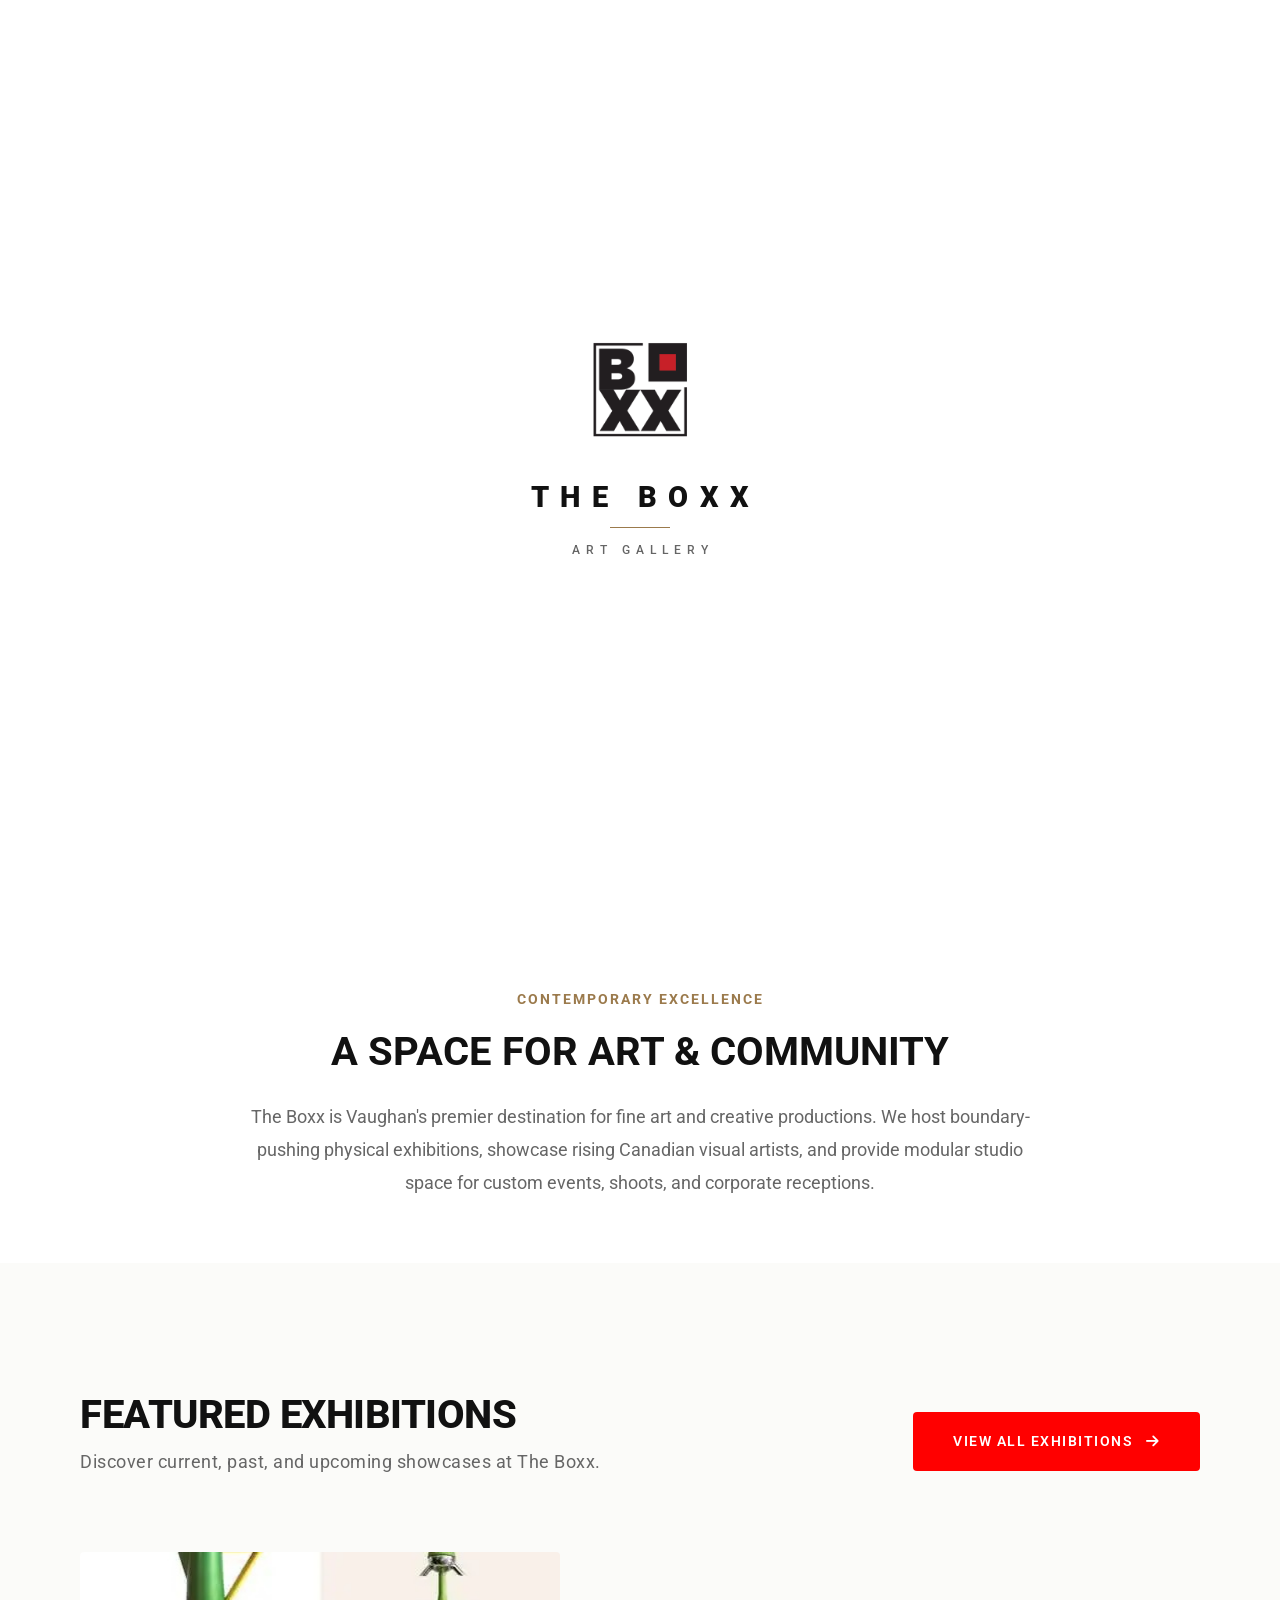
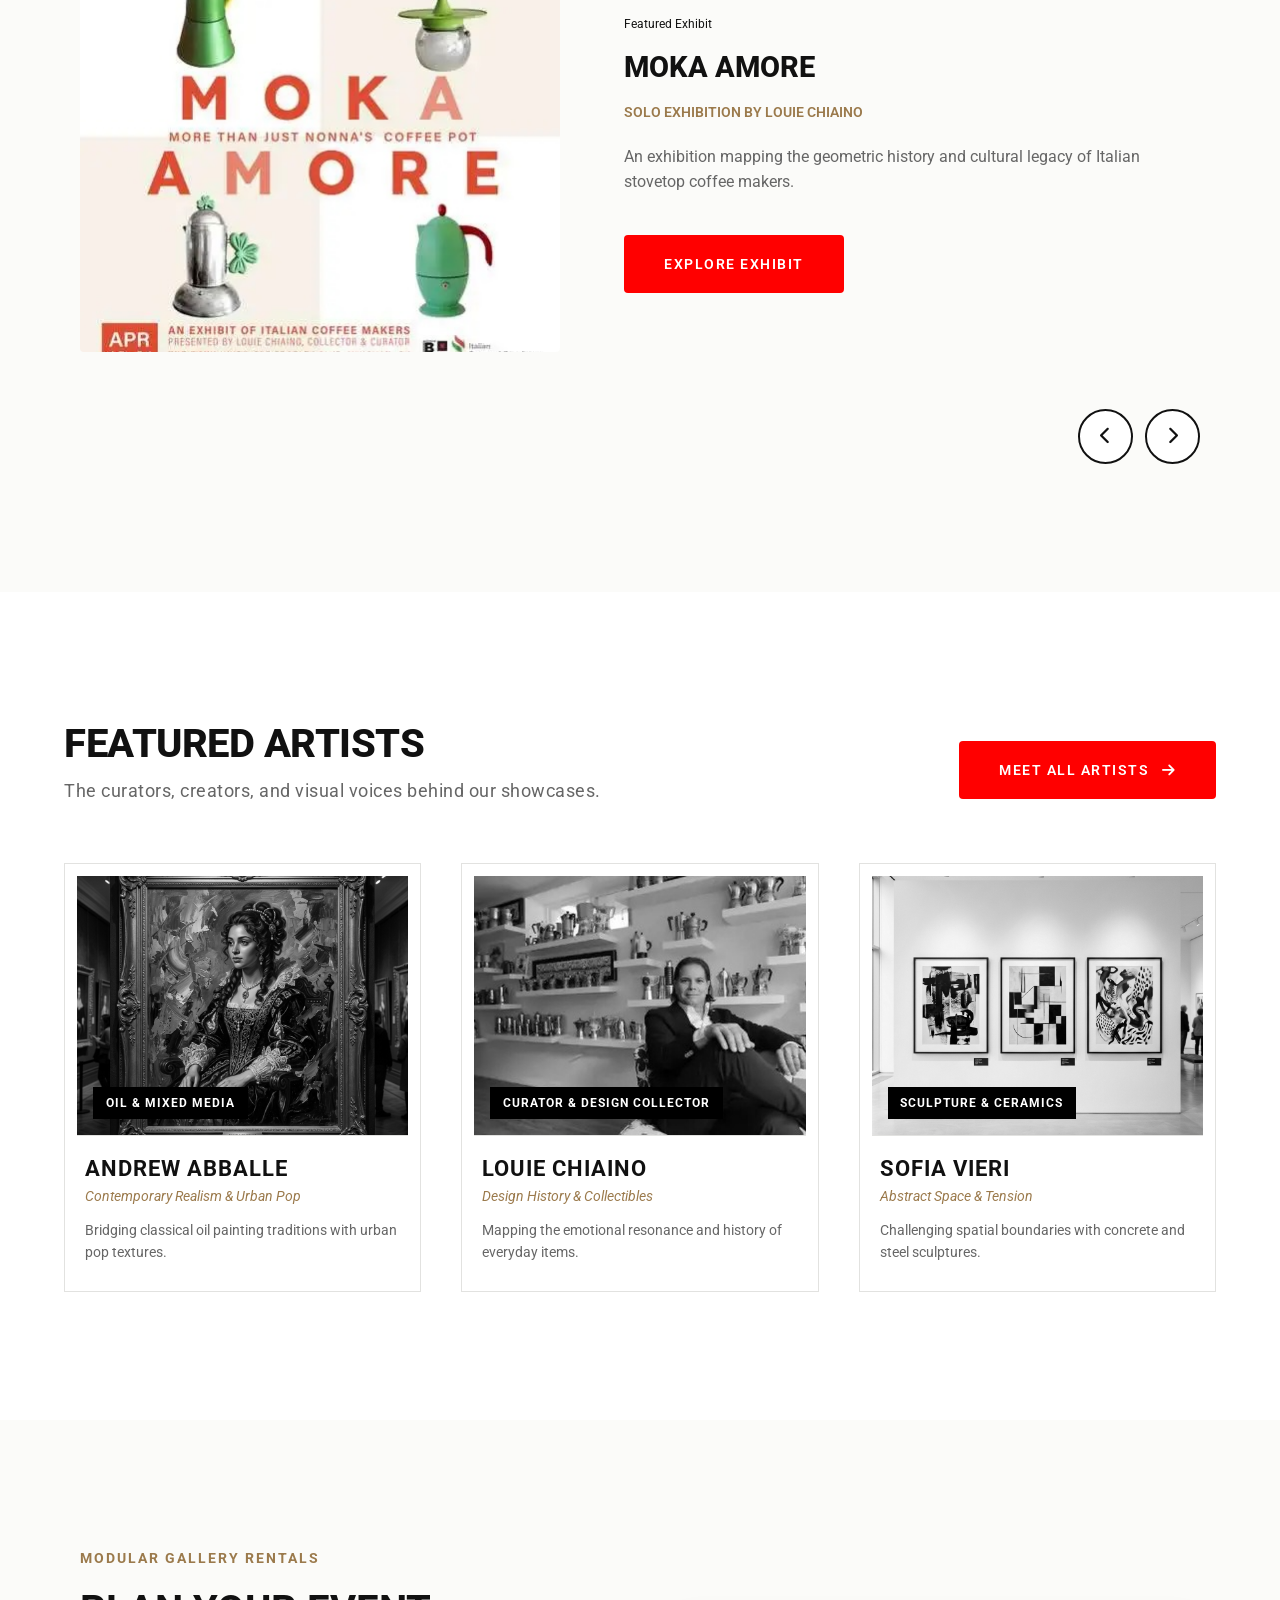
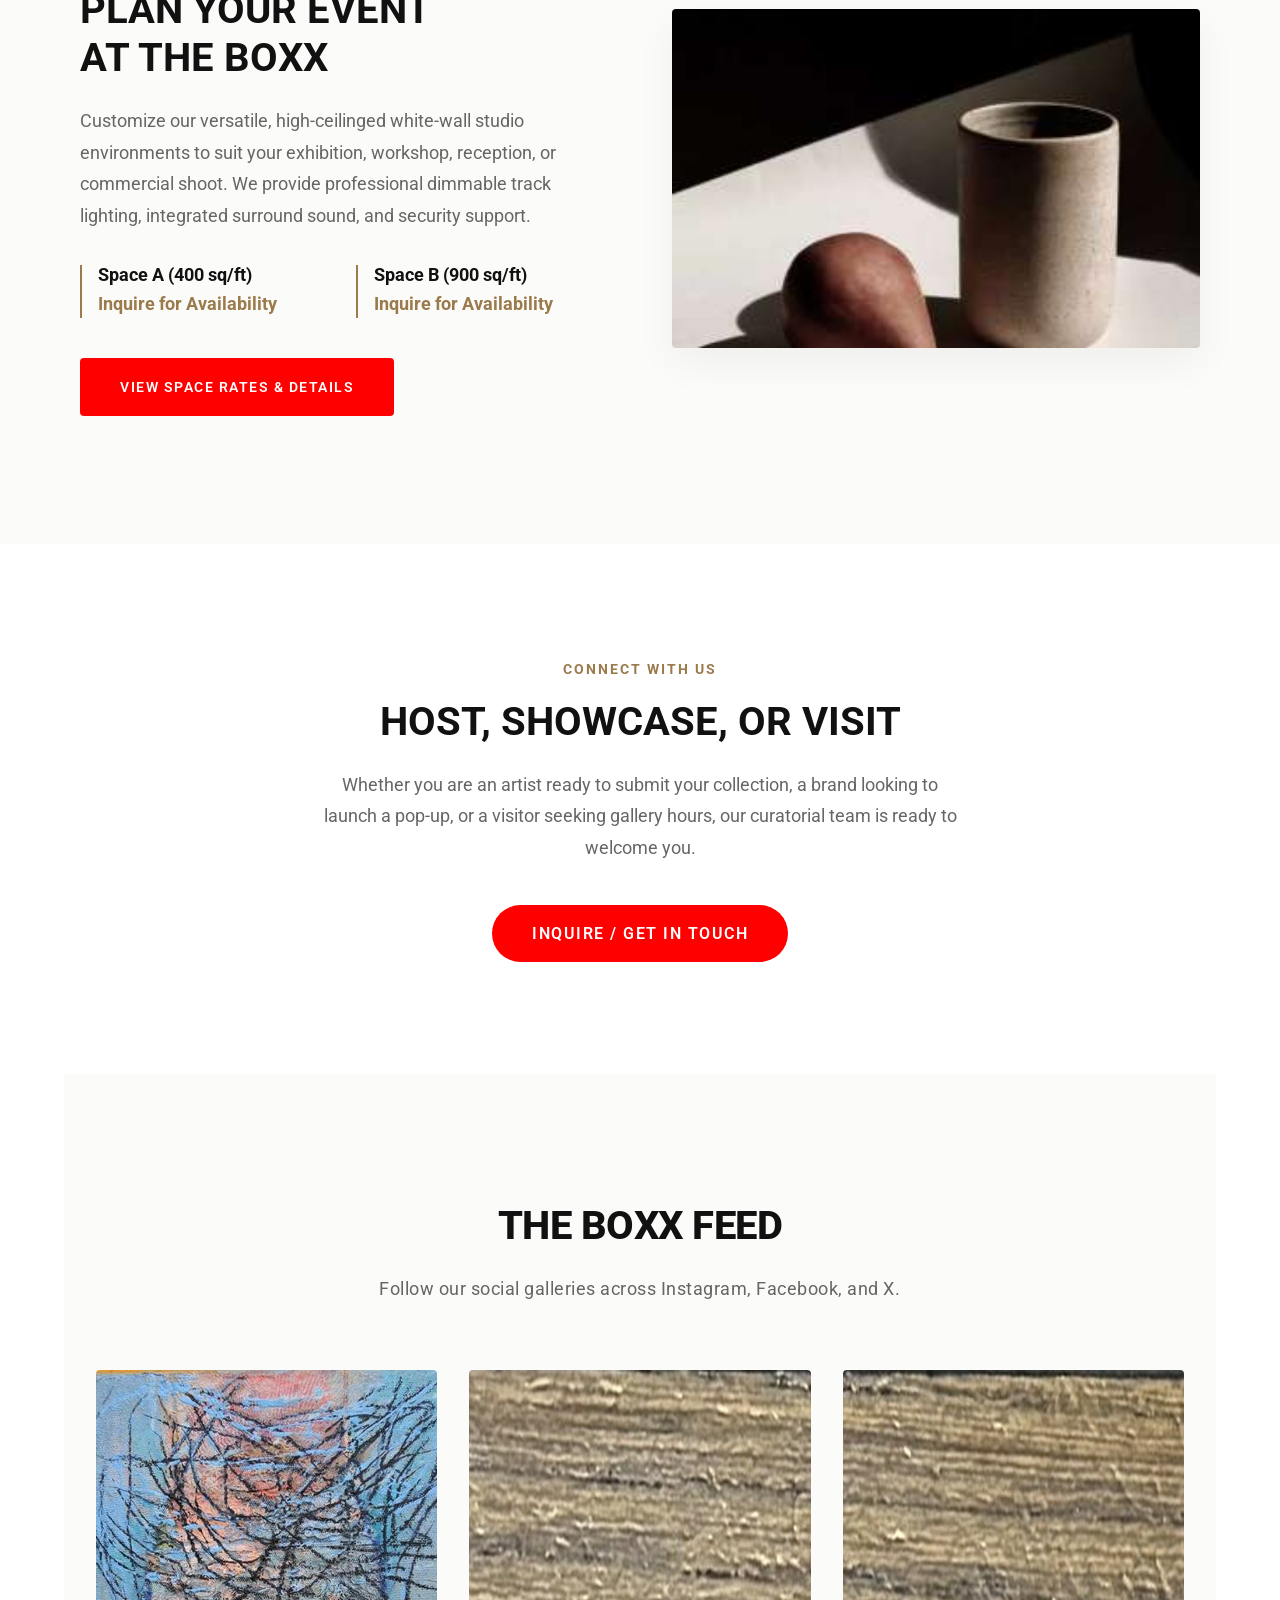
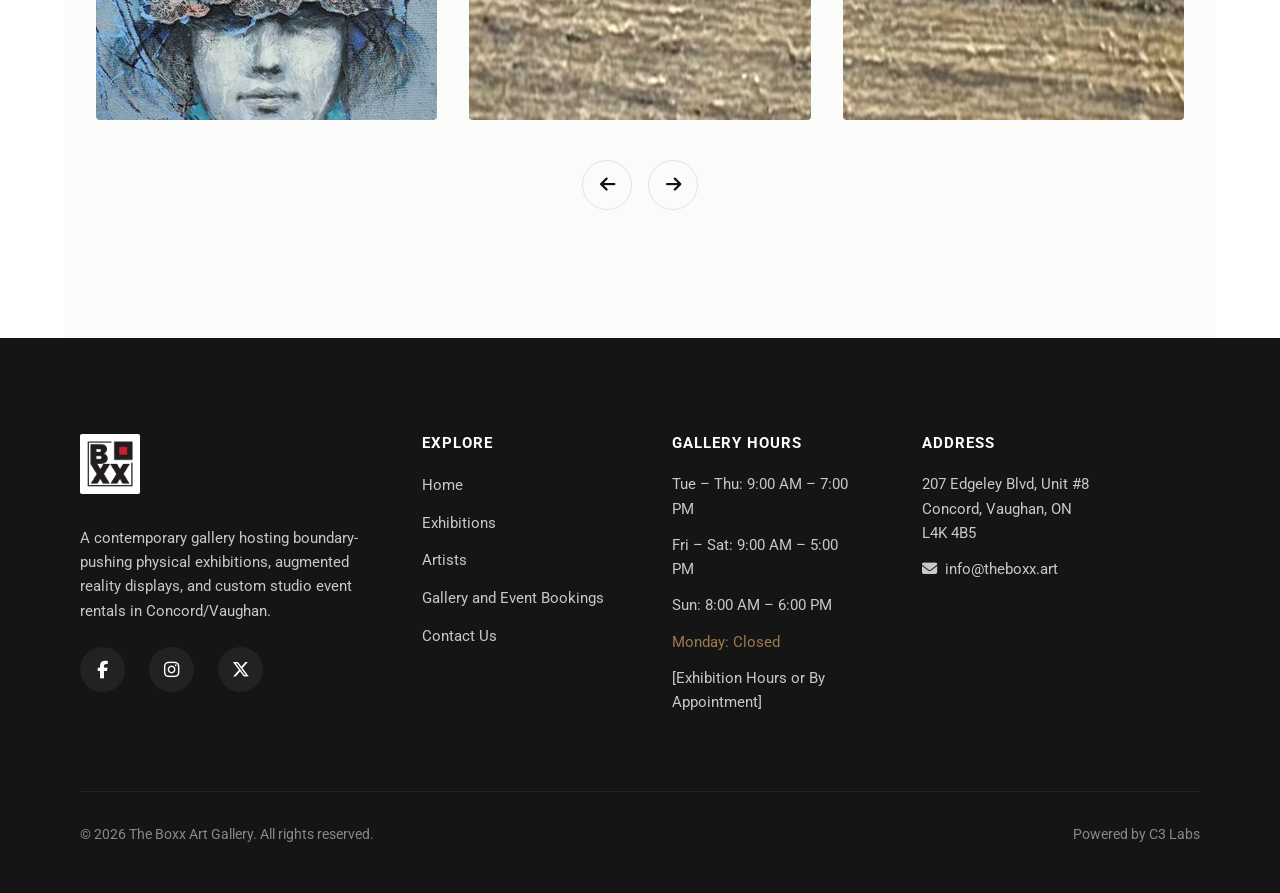
==== commit 0aa1ff6e: "Add files via upload" ====
--- a/index.html
+++ b/index.html
@@ -43,7 +43,7 @@
           <li class="nav-item active"><a href="index.html">Home</a></li>
           <li class="nav-item"><a href="exhibitions.html">Exhibitions</a></li>
           <li class="nav-item"><a href="artists.html">Artists</a></li>
-          <li class="nav-item"><a href="rates.html">Rentals & Rates</a></li>
+          <li class="nav-item"><a href="rates.html">Gallery and Event Bookings</a></li>
           <li class="nav-item"><a href="contact.html">Contact</a></li>
           
           <li class="nav-socials mobile-only" style="display: none;">
@@ -77,12 +77,12 @@
         <img src="assets/exhibition-with-copy-up-top.png" alt="The Boxx Art Space" class="hero-slide-img" style="object-position: center;">
         <div class="container">
           <div class="hero-slide-content">
-            <div class="hero-slide-num">01 / 03</div>
+            
             <h1 class="hero-slide-title">The Boxx <br>Art Gallery</h1>
             <p class="hero-slide-desc">A premium, contemporary art gallery and creative event space located in Vaughan, Ontario.</p>
             <div style="display: flex; gap: 1rem; margin-top: 2rem;">
               <a href="exhibitions.html" class="btn-primary">View Exhibitions</a>
-              <a href="rates.html" class="btn-primary" style="background: transparent; border-color: #ffffff; color: #ffffff;">Rent the Studio</a>
+              <a href="rates.html" class="btn-primary" style="background: transparent; border-color: #ffffff; color: #ffffff;">Gallery and Event Bookings</a>
             </div>
           </div>
         </div>
@@ -93,7 +93,7 @@
         <img src="assets/leadership-banner.jpeg" alt="Portraits of Transit Exhibition" class="hero-slide-img">
         <div class="container">
           <div class="hero-slide-content">
-            <div class="hero-slide-num">02 / 03</div>
+            
             <h1 class="hero-slide-title">Contemplate <br>New Visions</h1>
             <p class="hero-slide-desc">Step into curated showcases featuring boundaries-pushing physical, mixed-media, and digital art installations.</p>
             <a href="exhibitions.html" class="btn-primary">Explore Exhibitions</a>
@@ -106,10 +106,10 @@
         <img src="assets/banner-his.jpeg" alt="Contemporary art installation" class="hero-slide-img">
         <div class="container">
           <div class="hero-slide-content">
-            <div class="hero-slide-num">03 / 03</div>
+            
             <h1 class="hero-slide-title">Unbound <br>Creative Space</h1>
             <p class="hero-slide-desc">High ceilings, clean white walls, and dimmable track lighting form the perfect canvas for your next event or show.</p>
-            <a href="rates.html" class="btn-primary">Studio Rates</a>
+            <a href="rates.html" class="btn-primary">Gallery and Event Bookings</a>
           </div>
         </div>
       </div>
@@ -196,7 +196,7 @@
       </div>
 
       <div class="past-exhibits-controls">
-        <div class="past-exhibits-pagination">01 / 03</div>
+        
         <div class="past-exhibits-arrows">
           <button class="past-exhibits-arrow" id="past-prev" aria-label="Previous Slide"><i class="fa-solid fa-chevron-left"></i></button>
           <button class="past-exhibits-arrow" id="past-next" aria-label="Next Slide"><i class="fa-solid fa-chevron-right"></i></button>
@@ -269,11 +269,11 @@
         <div style="display: grid; grid-template-columns: 1fr 1fr; gap: 1.5rem; margin-bottom: 2.5rem;">
           <div style="border-left: 2px solid var(--primary-color); padding-left: 1rem;">
             <h4 style="font-size: 1.1rem; margin-bottom: 0.25rem;">Space A (400 sq/ft)</h4>
-            <p style="font-weight: 700; color: var(--primary-color); font-size: 1.2rem; margin-top: 0.25rem;">$500 <span style="font-size: 0.8rem; font-weight: 400; color: var(--text-light);">/ Day</span></p>
+            <p style="font-weight: 700; color: var(--primary-color); font-size: 1.1rem; margin-top: 0.25rem;">Inquire for Availability</p>
           </div>
           <div style="border-left: 2px solid var(--primary-color); padding-left: 1rem;">
             <h4 style="font-size: 1.1rem; margin-bottom: 0.25rem;">Space B (900 sq/ft)</h4>
-            <p style="font-weight: 700; color: var(--primary-color); font-size: 1.2rem; margin-top: 0.25rem;">$800 <span style="font-size: 0.8rem; font-weight: 400; color: var(--text-light);">/ Day</span></p>
+            <p style="font-weight: 700; color: var(--primary-color); font-size: 1.1rem; margin-top: 0.25rem;">Inquire for Availability</p>
           </div>
         </div>
         <a href="rates.html" class="btn-primary">View Space Rates &amp; Details</a>
@@ -363,7 +363,7 @@
     <div class="container">
       <div class="footer-grid">
         <div class="footer-col">
-          <img src="assets/logo.png" alt="The Boxx Logo" style="height: 60px; width: auto; object-fit: contain; margin-bottom: 1.5rem; filter: brightness(0) invert(1);">
+          <img src="assets/logo.png" alt="The Boxx Logo" style="height: 60px; width: auto; object-fit: contain; margin-bottom: 1.5rem; background-color: #ffffff; padding: 6px; border-radius: 2px;">
           <p>A contemporary gallery hosting boundary-pushing physical exhibitions, augmented reality displays, and custom studio event rentals in Concord/Vaughan.</p>
           <div class="footer-socials">
             <a href="https://www.facebook.com/theboxx" class="footer-social-icon" target="_blank" aria-label="Facebook"><i class="fab fa-facebook-f"></i></a>
@@ -378,7 +378,7 @@
             <li><a href="index.html">Home</a></li>
             <li><a href="exhibitions.html">Exhibitions</a></li>
             <li><a href="artists.html">Artists</a></li>
-            <li><a href="rates.html">Rentals & Rates</a></li>
+            <li><a href="rates.html">Gallery and Event Bookings</a></li>
             <li><a href="contact.html">Contact Us</a></li>
           </ul>
         </div>
@@ -389,6 +389,7 @@
           <p>Fri – Sat: 9:00 AM – 5:00 PM</p>
           <p>Sun: 8:00 AM – 6:00 PM</p>
           <p style="color: var(--primary-color);">Monday: Closed</p>
+          <p>[Exhibition Hours or By Appointment]</p>
         </div>
 
         <div class="footer-col">
@@ -400,7 +401,7 @@
 
       <div class="footer-bottom">
         <p>&copy; 2026 The Boxx Art Gallery. All rights reserved.</p>
-        <p>Designed for Accessibility &amp; Contemporary Excellence</p>
+        <p>Powered by C3 Labs</p>
       </div>
     </div>
   </footer>
--- a/styles.css
+++ b/styles.css
@@ -2,7 +2,7 @@
 
 :root {
   --primary-color: #9b7a4c;       /* Elegant warm gold */
-  --primary-hover: #b59464;       /* Lighter gold for hover states */
+  --primary-hover: red;       /* Lighter gold for hover states */
   --text-dark: #111111;           /* Very dark gray for general body text */
   --text-light: #666666;          /* Medium gray for descriptions */
   --bg-light: #ffffff;            /* Pure white background */
@@ -143,7 +143,7 @@
   left: 0;
   width: 0;
   height: 2px;
-  background-color: var(--primary-color);
+  background-color: var(--primary-hover);
   transition: var(--transition-smooth);
 }
 
@@ -153,7 +153,7 @@
 }
 
 .nav-item a:hover {
-  color: var(--primary-color);
+  color: var(--primary-hover);
 }
 
 .nav-socials {
@@ -168,7 +168,7 @@
 }
 
 .nav-social-icon:hover {
-  color: var(--primary-color);
+  color: var(--primary-hover);
   transform: translateY(-2px);
 }
 
@@ -336,8 +336,8 @@
 }
 
 .hero-arrow:hover {
-  background-color: var(--primary-color);
-  border-color: var(--primary-color);
+  background-color: var(--primary-hover);
+  border-color: var(--primary-hover);
 }
 
 .hero-arrow.prev {
@@ -438,7 +438,7 @@
 }
 
 .featured-exhibit-arrow:hover {
-  background-color: var(--primary-color);
+  background-color: var(--primary-hover);
   color: #ffffff;
 }
 
@@ -473,7 +473,7 @@
 
 .btn-primary {
   display: inline-block;
-  background-color: var(--primary-color);
+  background-color: var(--primary-hover);
   color: #ffffff;
   padding: 1.1rem 2.5rem;
   border-radius: 4px;
@@ -489,7 +489,7 @@
 .btn-primary:hover {
   background-color: var(--primary-hover);
   transform: translateY(-2px);
-  box-shadow: 0 10px 20px rgba(155, 122, 76, 0.15);
+  box-shadow: 0 10px 20px rgba(255, 0, 0, 0.15);
 }
 
 /* Workback Project Timeline */
@@ -524,7 +524,7 @@
   height: 16px;
   right: -8px;
   background-color: var(--bg-light);
-  border: 4px solid var(--primary-color);
+  border: 4px solid var(--primary-hover);
   top: 2.5rem;
   border-radius: 50%;
   z-index: 1;
@@ -532,7 +532,7 @@
 }
 
 .timeline-item:hover::after {
-  background-color: var(--primary-color);
+  background-color: var(--primary-hover);
   transform: scale(1.3);
 }
 
@@ -662,9 +662,9 @@
 }
 
 .social-arrow:hover {
-  background-color: var(--primary-color);
-  color: #ffffff;
-  border-color: var(--primary-color);
+  background-color: var(--primary-hover);
+  color: #ffffff;
+  border-color: var(--primary-hover);
 }
 
 /* Accessible Vertical Footer */
@@ -719,7 +719,7 @@
 }
 
 .footer-links a:hover {
-  color: var(--primary-color);
+  color: var(--primary-hover);
   padding-left: 4px;
 }
 
@@ -743,7 +743,7 @@
 }
 
 .footer-social-icon:hover {
-  background-color: var(--primary-color);
+  background-color: var(--primary-hover);
   transform: translateY(-3px);
 }
 
@@ -937,7 +937,7 @@
 
 .campaign-poster-card:hover {
   transform: translateY(-8px);
-  box-shadow: 0 20px 45px rgba(155, 122, 76, 0.12);
+  box-shadow: 0 20px 45px rgba(255, 0, 0, 0.12);
 }
 
 .campaign-poster-card img {
@@ -1004,13 +1004,13 @@
   font-weight: 700;
   color: var(--text-dark);
   text-decoration: underline; /* Link state on day name */
-  text-decoration-color: var(--primary-color);
+  text-decoration-color: var(--primary-hover);
   text-underline-offset: 4px;
   cursor: pointer;
 }
 
 .showtime-day:hover {
-  color: var(--primary-color);
+  color: var(--primary-hover);
 }
 
 .showtime-hours {
@@ -1127,8 +1127,8 @@
 }
 
 .booking-slot:hover {
-  border-color: var(--primary-color);
-  color: var(--primary-color);
+  border-color: var(--primary-hover);
+  color: var(--primary-hover);
 }
 
 .booking-slot.selected {
@@ -1212,9 +1212,9 @@
 }
 
 .past-exhibits-arrow:hover {
-  background-color: var(--primary-color);
-  color: #ffffff;
-  border-color: var(--primary-color);
+  background-color: var(--primary-hover);
+  color: #ffffff;
+  border-color: var(--primary-hover);
 }
 
 .past-exhibits-pagination {
@@ -1268,7 +1268,7 @@
 .rate-card:hover {
   transform: translateY(-8px);
   box-shadow: 0 15px 35px rgba(0, 0, 0, 0.05);
-  border-color: var(--primary-color);
+  border-color: var(--primary-hover);
 }
 
 .rate-card-header h3 {
@@ -1301,8 +1301,8 @@
 }
 
 .rate-price-btn:hover {
-  background-color: var(--primary-color);
-  border-color: var(--primary-color);
+  background-color: var(--primary-hover);
+  border-color: var(--primary-hover);
   color: #ffffff;
 }
 
@@ -1469,10 +1469,10 @@
 }
 
 .btn-submit:hover {
-  background-color: var(--primary-color);
-  border-color: var(--primary-color);
+  background-color: var(--primary-hover);
+  border-color: var(--primary-hover);
   transform: translateY(-2px);
-  box-shadow: 0 10px 20px rgba(155, 122, 76, 0.15);
+  box-shadow: 0 10px 20px rgba(255, 0, 0, 0.15);
 }
 
 /* RESPONSIVE MEDIA QUERIES */
@@ -2030,9 +2030,9 @@
 }
 
 .tickets-status-btn-interactive:hover {
-  background: var(--primary-color);
-  border-color: var(--primary-color);
-  box-shadow: 0 10px 20px rgba(155, 122, 76, 0.2);
+  background: var(--primary-hover);
+  border-color: var(--primary-hover);
+  box-shadow: 0 10px 20px rgba(255, 0, 0, 0.2);
 }
 
 .tickets-status-btn-interactive i {
@@ -2221,7 +2221,7 @@
 .artwork-card:hover {
   transform: translateY(-8px);
   box-shadow: 0 15px 30px rgba(0,0,0,0.08);
-  border-color: var(--primary-color);
+  border-color: var(--primary-hover);
 }
 
 .artwork-image-wrapper {
@@ -2279,7 +2279,7 @@
 }
 
 .artwork-card:hover .view-artwork-btn:hover {
-  background-color: var(--primary-color);
+  background-color: var(--primary-hover);
   color: #ffffff;
 }
 
@@ -2444,8 +2444,8 @@
 }
 
 .waitlist-submit-btn:hover {
-  background-color: var(--primary-color);
-  box-shadow: 0 10px 20px rgba(155, 122, 76, 0.2);
+  background-color: var(--primary-hover);
+  box-shadow: 0 10px 20px rgba(255, 0, 0, 0.2);
 }
 
 .waitlist-submit-btn i {
@@ -2501,7 +2501,7 @@
 }
 
 .modal-success-close-btn:hover {
-  background-color: var(--primary-color);
+  background-color: var(--primary-hover);
 }
 
 /* Custom Fullscreen Lightbox gallery styling */
@@ -2833,7 +2833,7 @@
 
 .event-type-card:hover {
   transform: translateY(-5px);
-  border-color: var(--primary-color);
+  border-color: var(--primary-hover);
   box-shadow: 0 15px 35px rgba(0,0,0,0.05);
 }
 
@@ -3079,8 +3079,8 @@
 }
 
 .artist-action-btn:hover {
-  background: var(--primary-color);
-  border-color: var(--primary-color);
+  background: var(--primary-hover);
+  border-color: var(--primary-hover);
   color: #ffffff;
 }
 
@@ -3164,8 +3164,8 @@
 }
 
 .social-link-btn-featured {
-  background: var(--primary-color);
-  border-color: var(--primary-color);
+  background: var(--primary-hover);
+  border-color: var(--primary-hover);
   color: #ffffff;
 }
 
@@ -3283,7 +3283,7 @@
 .past-exhibit-card:hover {
   transform: translateY(-5px);
   box-shadow: 0 10px 30px rgba(0, 0, 0, 0.05);
-  border-color: var(--primary-color);
+  border-color: var(--primary-hover);
 }
 .past-exhibit-card:hover img {
   filter: grayscale(0%) !important;
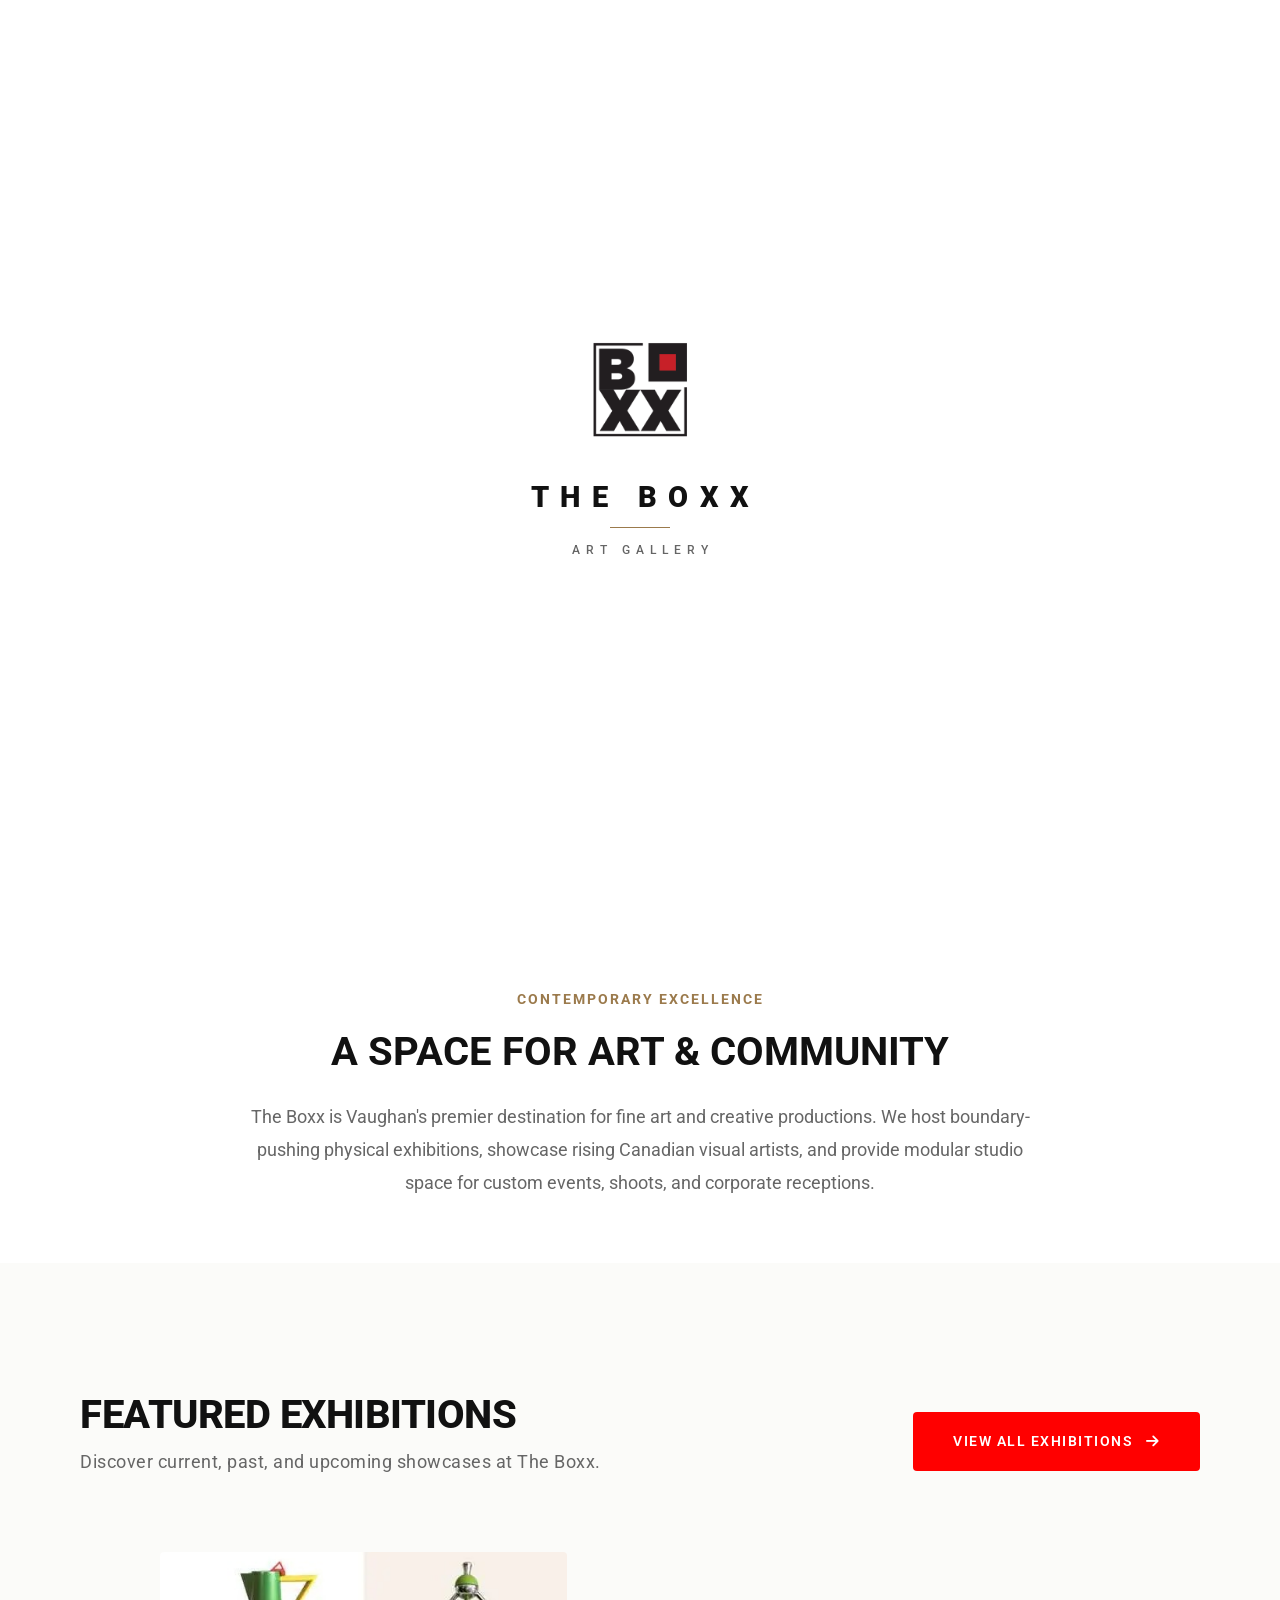
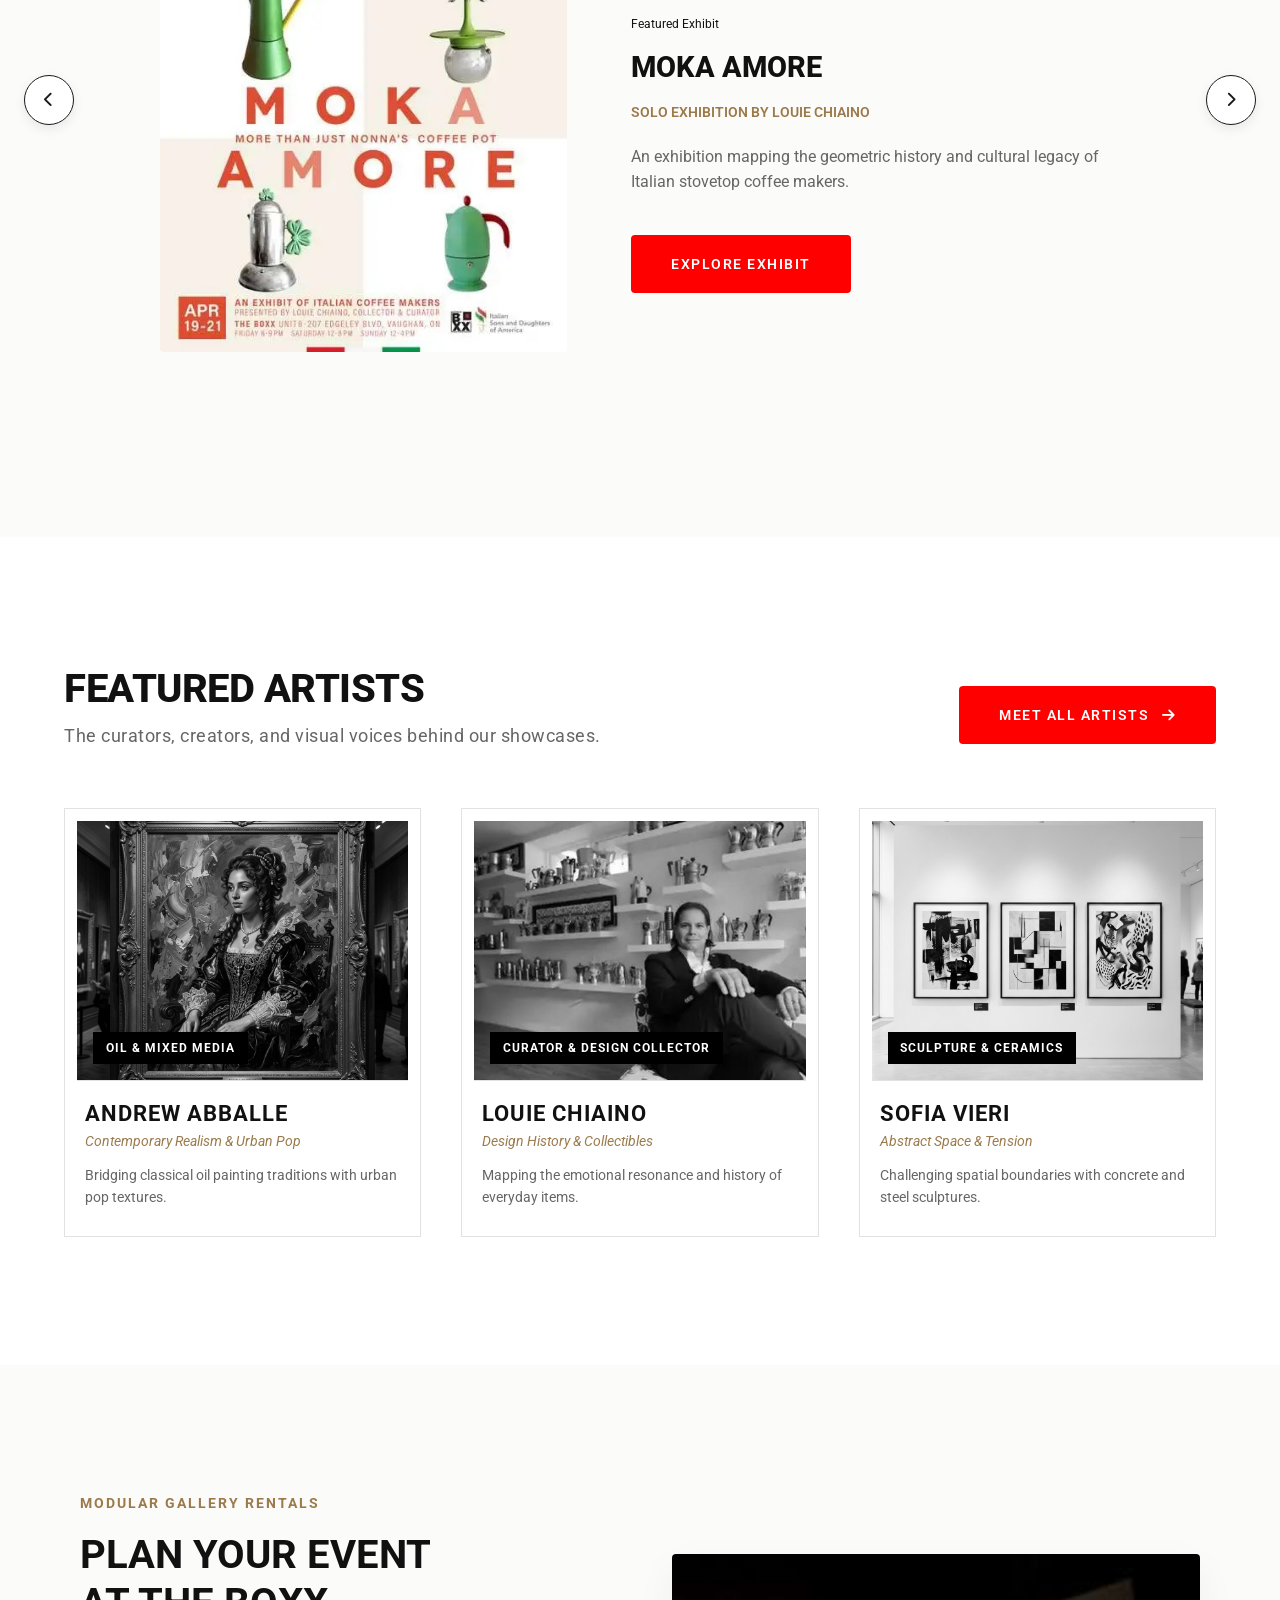
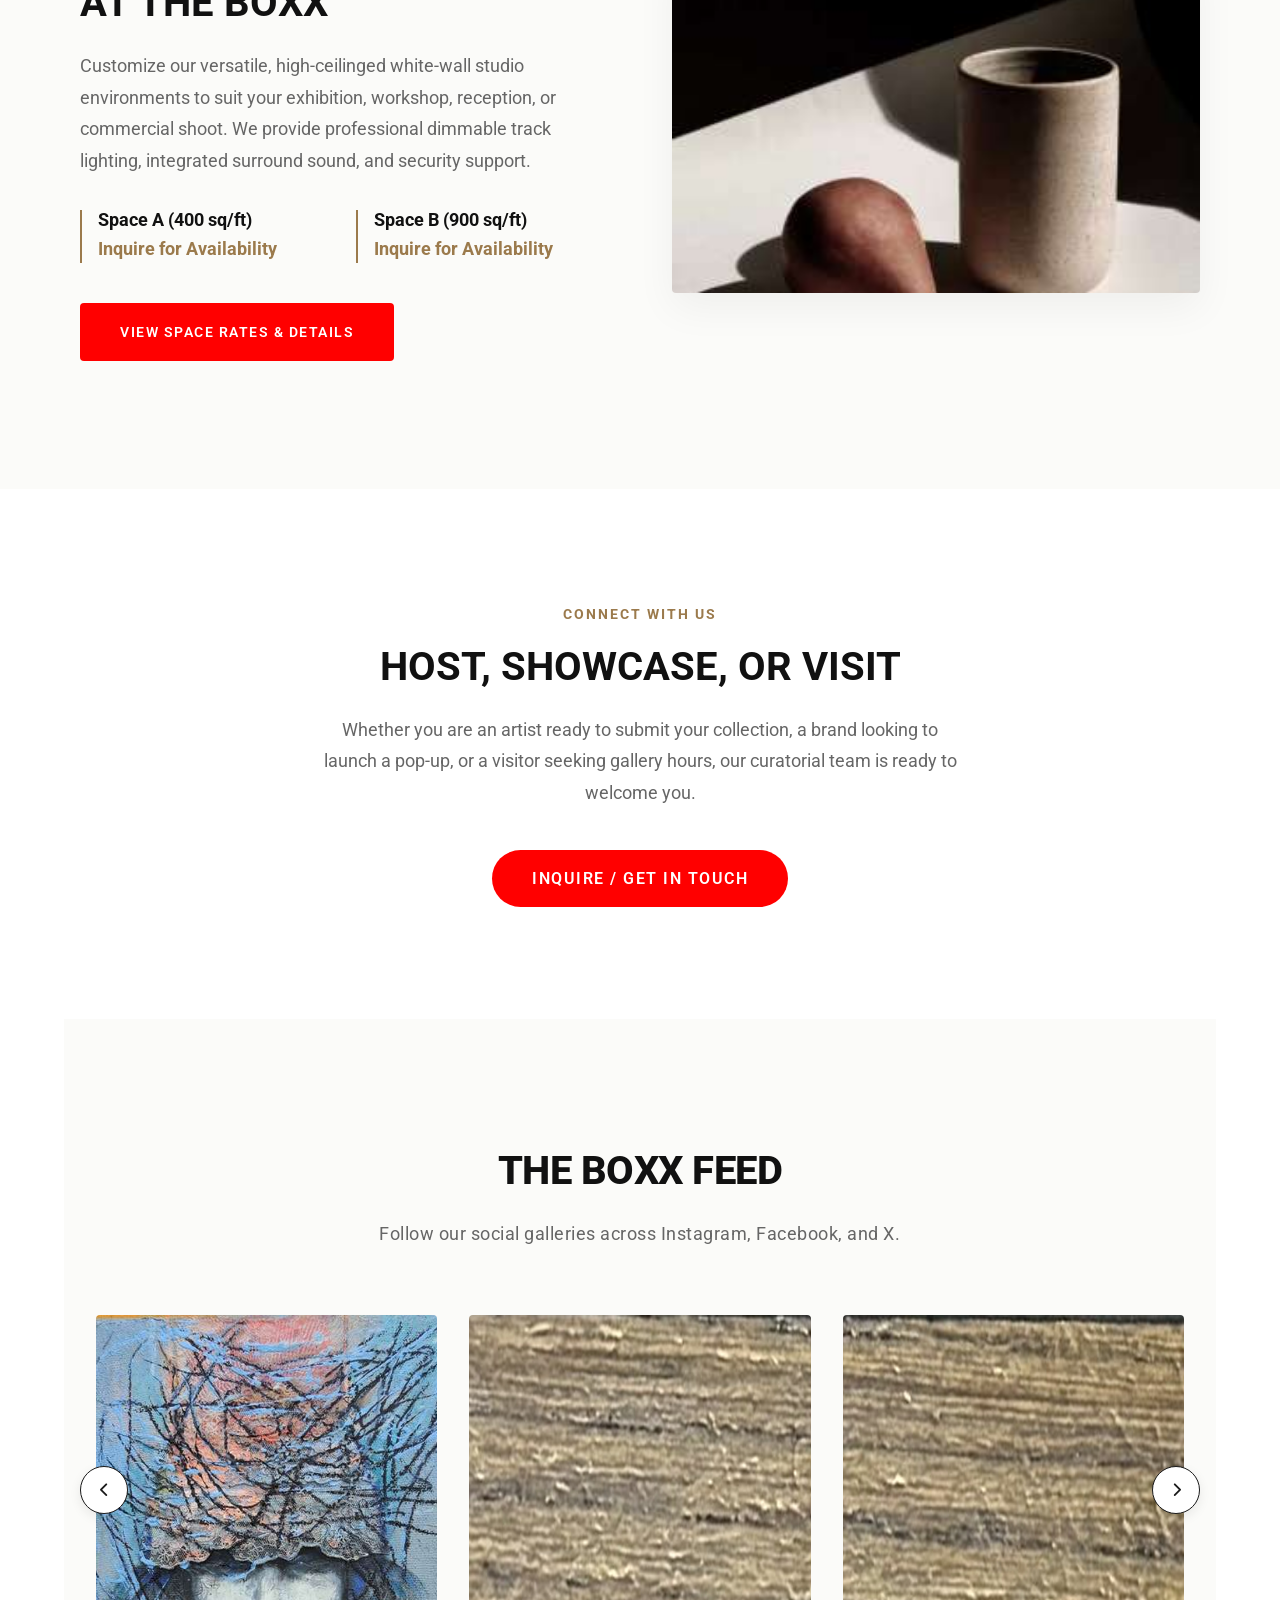
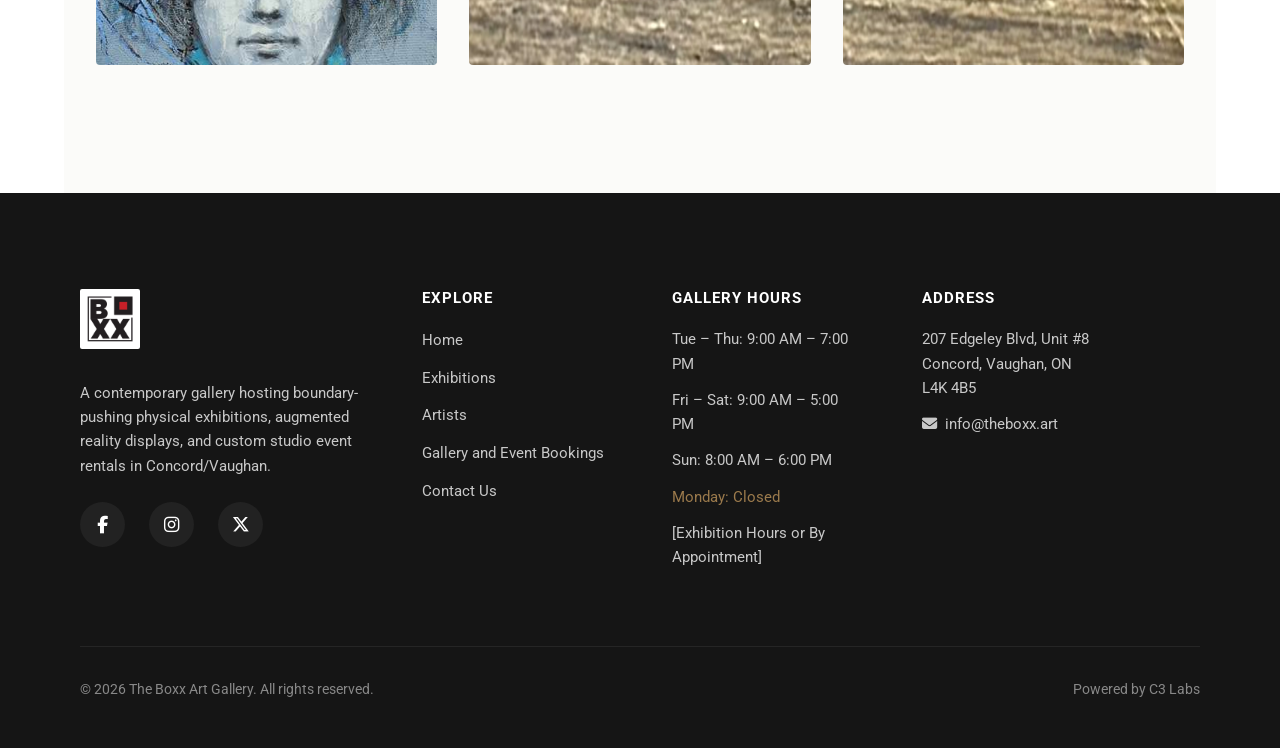
==== commit c7ead11a: "Add files via upload" ====
--- a/index.html
+++ b/index.html
@@ -191,11 +191,8 @@
               <a href="exhibition-infinite-dreams.html" class="btn-primary" style="display: inline-block; margin-top: 1rem;">Explore Exhibit</a>
             </div>
           </div>
-          
-        </div>
-      </div>
-
-      <div class="past-exhibits-controls">
+        </div>
+        </div>
         
         <div class="past-exhibits-arrows">
           <button class="past-exhibits-arrow" id="past-prev" aria-label="Previous Slide"><i class="fa-solid fa-chevron-left"></i></button>
@@ -352,8 +349,8 @@
       </div>
 
       <div class="social-controls">
-        <button class="social-arrow" id="social-prev" aria-label="Previous Social Photo"><i class="fa-solid fa-arrow-left"></i></button>
-        <button class="social-arrow" id="social-next" aria-label="Next Social Photo"><i class="fa-solid fa-arrow-right"></i></button>
+        <button class="social-arrow" id="social-prev" aria-label="Previous Social Photo"><i class="fa-solid fa-chevron-left"></i></button>
+        <button class="social-arrow" id="social-next" aria-label="Next Social Photo"><i class="fa-solid fa-chevron-right"></i></button>
       </div>
     </div>
   </section>
--- a/styles.css
+++ b/styles.css
@@ -320,24 +320,27 @@
   position: absolute;
   top: 50%;
   transform: translateY(-50%);
-  width: 60px;
-  height: 60px;
-  background-color: rgba(255, 255, 255, 0.1);
-  border: 1px solid rgba(255, 255, 255, 0.25);
+  width: 50px;
+  height: 50px;
+  background-color: #ffffff;
+  border: 1.5px solid #1a1a1a;
   border-radius: 50%;
-  color: #ffffff;
+  color: #1a1a1a;
   display: flex;
   align-items: center;
   justify-content: center;
-  font-size: 1.2rem;
+  font-size: 0.95rem;
   cursor: pointer;
   z-index: 10;
-  transition: var(--transition-smooth);
+  box-shadow: 0 4px 12px rgba(0, 0, 0, 0.08);
+  transition: all 0.25s ease;
 }
 
 .hero-arrow:hover {
-  background-color: var(--primary-hover);
-  border-color: var(--primary-hover);
+  background-color: #1a1a1a;
+  color: #ffffff;
+  border-color: #1a1a1a;
+  box-shadow: 0 6px 16px rgba(0, 0, 0, 0.15);
 }
 
 .hero-arrow.prev {
@@ -416,30 +419,47 @@
 
 .featured-exhibit-arrows {
   position: absolute;
-  bottom: 2rem;
-  right: 2rem;
-  display: flex;
-  gap: 0.5rem;
+  top: 0;
+  left: 0;
+  right: 0;
+  bottom: 0;
+  pointer-events: none;
   z-index: 5;
 }
 
 .featured-exhibit-arrow {
-  width: 45px;
-  height: 45px;
-  background-color: rgba(255, 255, 255, 0.9);
-  border: none;
+  position: absolute;
+  top: 50%;
+  transform: translateY(-50%);
+  pointer-events: auto;
+  width: 50px;
+  height: 50px;
+  background-color: #ffffff;
+  border: 1.5px solid #1a1a1a !important;
+  border-radius: 50%;
   cursor: pointer;
   display: flex;
   align-items: center;
   justify-content: center;
-  font-size: 1rem;
-  color: var(--text-dark);
-  transition: var(--transition-smooth);
+  font-size: 0.95rem;
+  color: #1a1a1a !important;
+  box-shadow: 0 4px 12px rgba(0, 0, 0, 0.08);
+  transition: all 0.25s ease;
 }
 
 .featured-exhibit-arrow:hover {
-  background-color: var(--primary-hover);
-  color: #ffffff;
+  background-color: #1a1a1a !important;
+  color: #ffffff !important;
+  border-color: #1a1a1a !important;
+  box-shadow: 0 6px 16px rgba(0, 0, 0, 0.15);
+}
+
+.featured-exhibit-arrow.prev, #feat-prev {
+  left: 1rem;
+}
+
+.featured-exhibit-arrow.next, #feat-next {
+  right: 1rem;
 }
 
 .featured-exhibit-text blockquote {
@@ -640,31 +660,49 @@
 }
 
 .social-controls {
-  display: flex;
+  position: absolute;
+  top: 0;
+  left: 0;
+  right: 0;
+  bottom: 0;
+  pointer-events: none;
+  z-index: 5;
+  margin-top: 0;
+}
+
+.social-arrow {
+  position: absolute;
+  top: 50%;
+  transform: translateY(-50%);
+  pointer-events: auto;
+  width: 48px;
+  height: 48px;
+  border-radius: 50%;
+  background-color: #ffffff;
+  border: 1.5px solid #1a1a1a;
+  color: #1a1a1a;
+  font-size: 0.9rem;
+  cursor: pointer;
+  display: flex;
+  align-items: center;
   justify-content: center;
-  gap: 1rem;
-  margin-top: 2.5rem;
-}
-
-.social-arrow {
-  width: 50px;
-  height: 50px;
-  border-radius: 50%;
-  background-color: var(--bg-offset);
-  border: 1px solid var(--border-color);
-  color: var(--text-dark);
-  font-size: 1.1rem;
-  cursor: pointer;
-  display: flex;
-  align-items: center;
-  justify-content: center;
-  transition: var(--transition-smooth);
+  box-shadow: 0 4px 12px rgba(0, 0, 0, 0.08);
+  transition: all 0.25s ease;
 }
 
 .social-arrow:hover {
-  background-color: var(--primary-hover);
-  color: #ffffff;
-  border-color: var(--primary-hover);
+  background-color: #1a1a1a;
+  color: #ffffff;
+  border-color: #1a1a1a;
+  box-shadow: 0 6px 16px rgba(0, 0, 0, 0.15);
+}
+
+.social-arrow.prev, #social-prev {
+  left: 1rem;
+}
+
+.social-arrow.next, #social-next {
+  right: 1rem;
 }
 
 /* Accessible Vertical Footer */
@@ -1158,6 +1196,7 @@
   gap: 4rem;
   align-items: center;
   height: 100%;
+  padding: 0 5rem;
 }
 
 .past-exhibit-img {
@@ -1191,30 +1230,48 @@
 }
 
 .past-exhibits-arrows {
-  display: flex;
-  gap: 0.75rem;
+  position: absolute;
+  top: 0;
+  left: 0;
+  right: 0;
+  bottom: 0;
+  pointer-events: none;
+  z-index: 5;
 }
 
 .past-exhibits-arrow {
-  width: 55px;
-  height: 55px;
+  position: absolute;
+  top: 50%;
+  transform: translateY(-50%);
+  pointer-events: auto;
+  width: 50px;
+  height: 50px;
   border-radius: 50%;
-  background-color: var(--bg-light);
-  border: 2px solid var(--text-dark);
-  color: var(--text-dark);
-  font-size: 1.1rem;
-  font-weight: 800;
+  background-color: #ffffff;
+  border: 1.5px solid #1a1a1a;
+  color: #1a1a1a;
+  font-size: 0.95rem;
   cursor: pointer;
   display: flex;
   align-items: center;
   justify-content: center;
-  transition: var(--transition-smooth);
+  box-shadow: 0 4px 12px rgba(0, 0, 0, 0.08);
+  transition: all 0.25s ease;
 }
 
 .past-exhibits-arrow:hover {
-  background-color: var(--primary-hover);
-  color: #ffffff;
-  border-color: var(--primary-hover);
+  background-color: #1a1a1a;
+  color: #ffffff;
+  border-color: #1a1a1a;
+  box-shadow: 0 6px 16px rgba(0, 0, 0, 0.15);
+}
+
+.past-exhibits-arrow.prev, #past-prev {
+  left: 1.5rem;
+}
+
+.past-exhibits-arrow.next, #past-next {
+  right: 1.5rem;
 }
 
 .past-exhibits-pagination {
@@ -1668,6 +1725,21 @@
   .past-exhibit-slide {
     grid-template-columns: 1fr;
     gap: 2rem;
+    padding: 0 3.5rem;
+  }
+
+  .past-exhibits-arrow {
+    width: 40px;
+    height: 40px;
+    font-size: 0.85rem;
+  }
+  
+  .past-exhibits-arrow.prev, #past-prev {
+    left: 0.5rem;
+  }
+  
+  .past-exhibits-arrow.next, #past-next {
+    right: 0.5rem;
   }
   
   .past-exhibit-img {
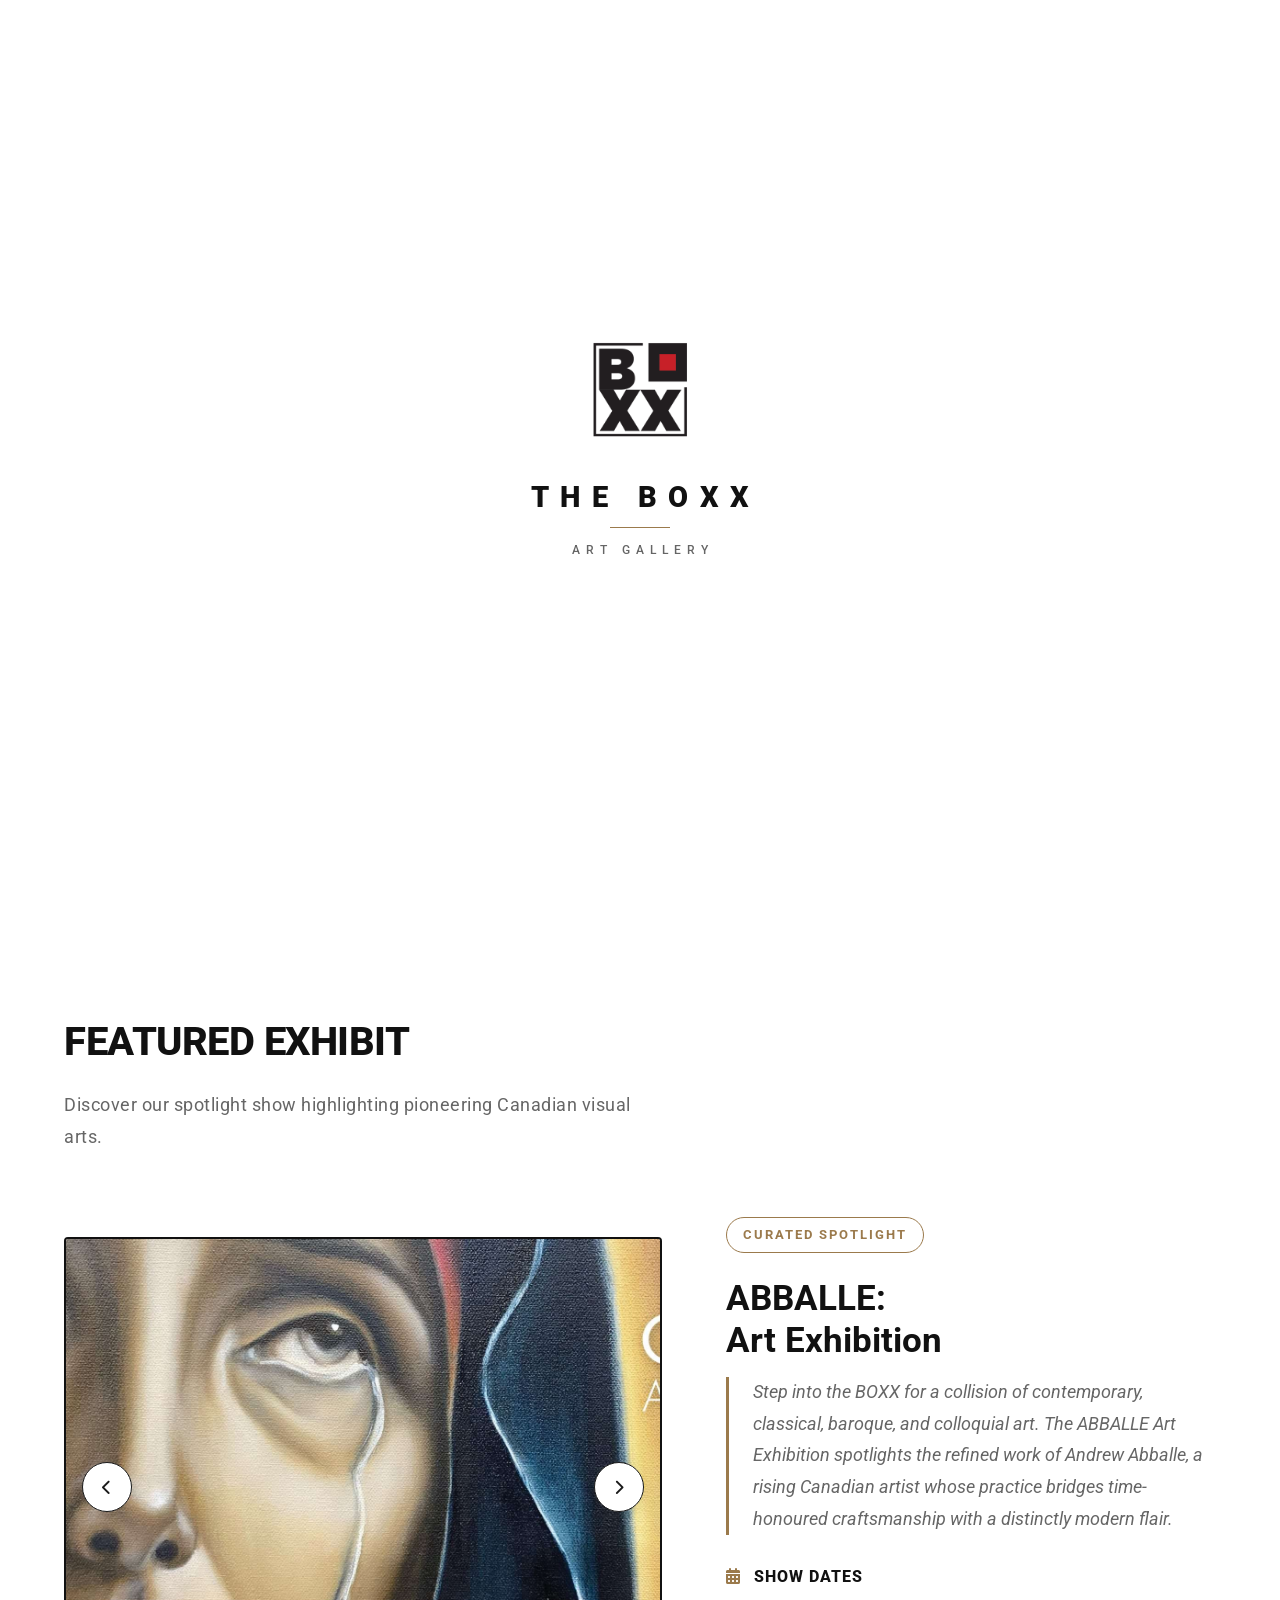
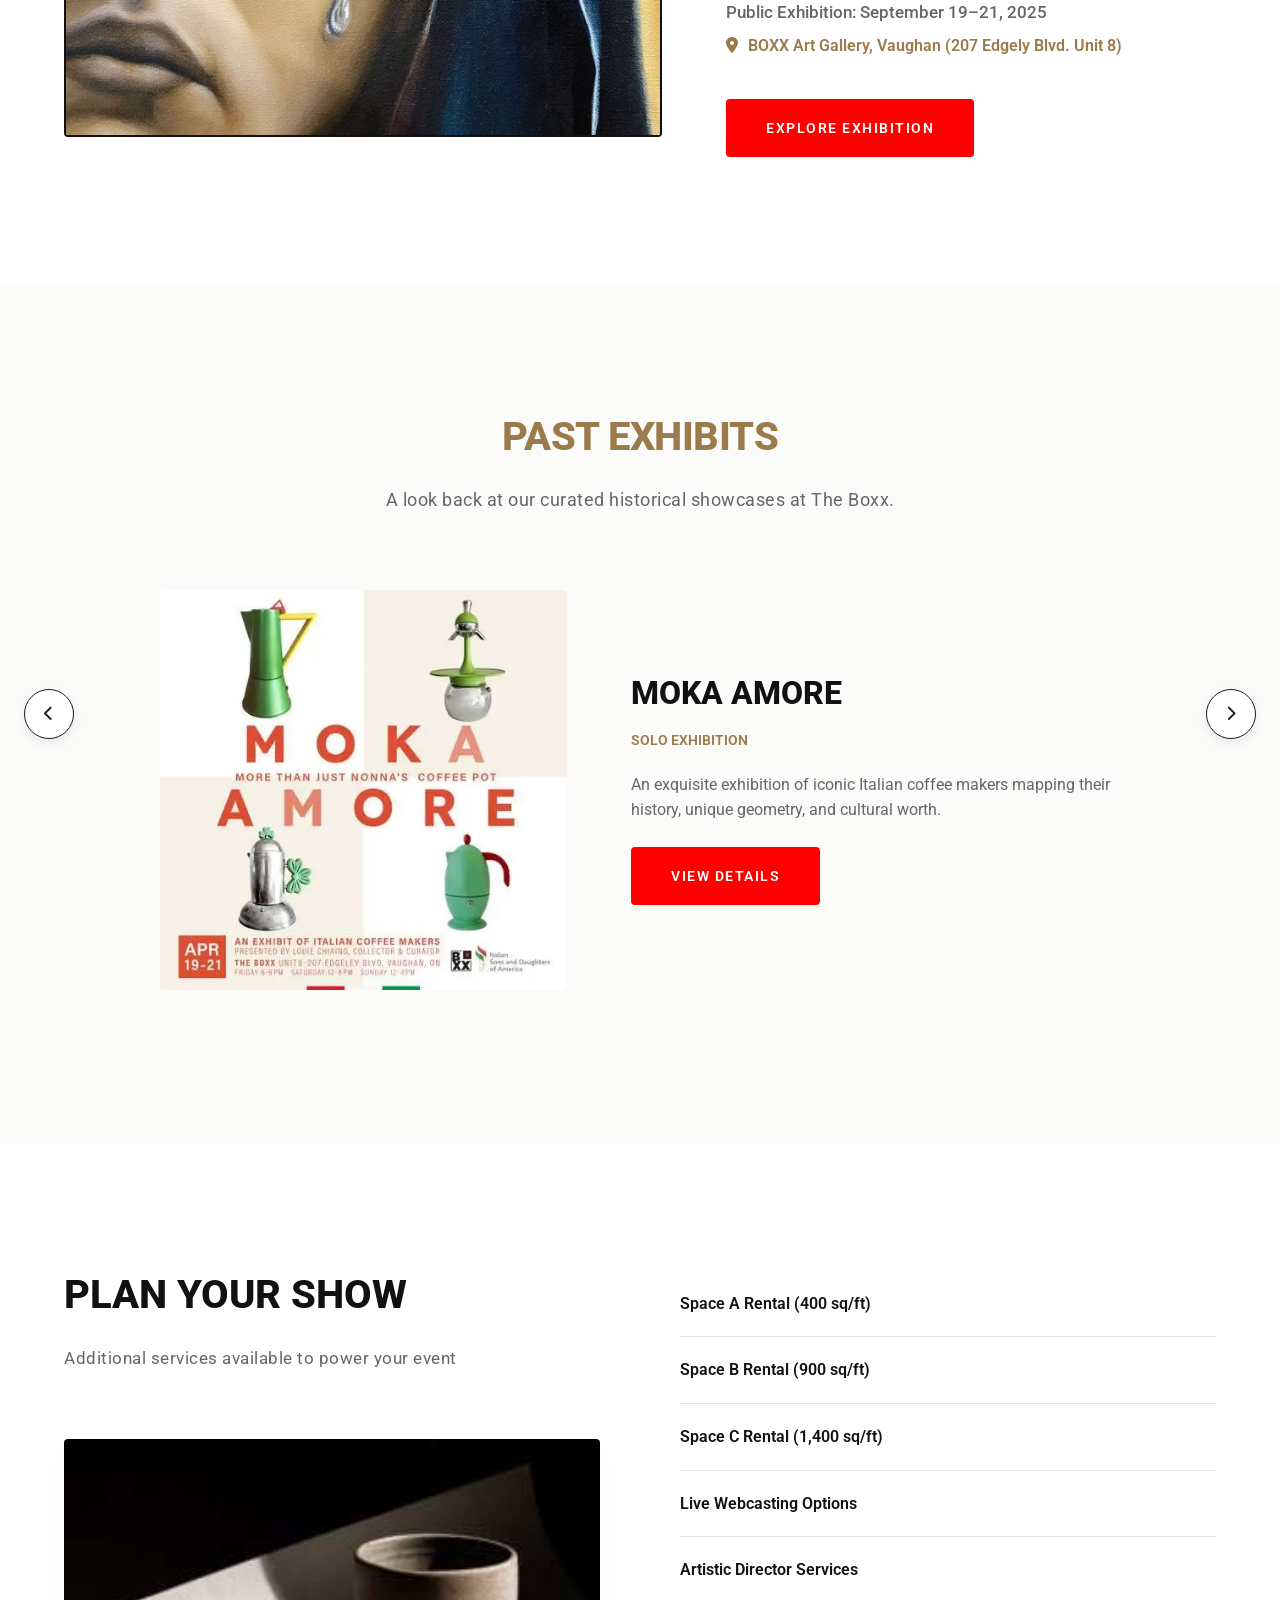
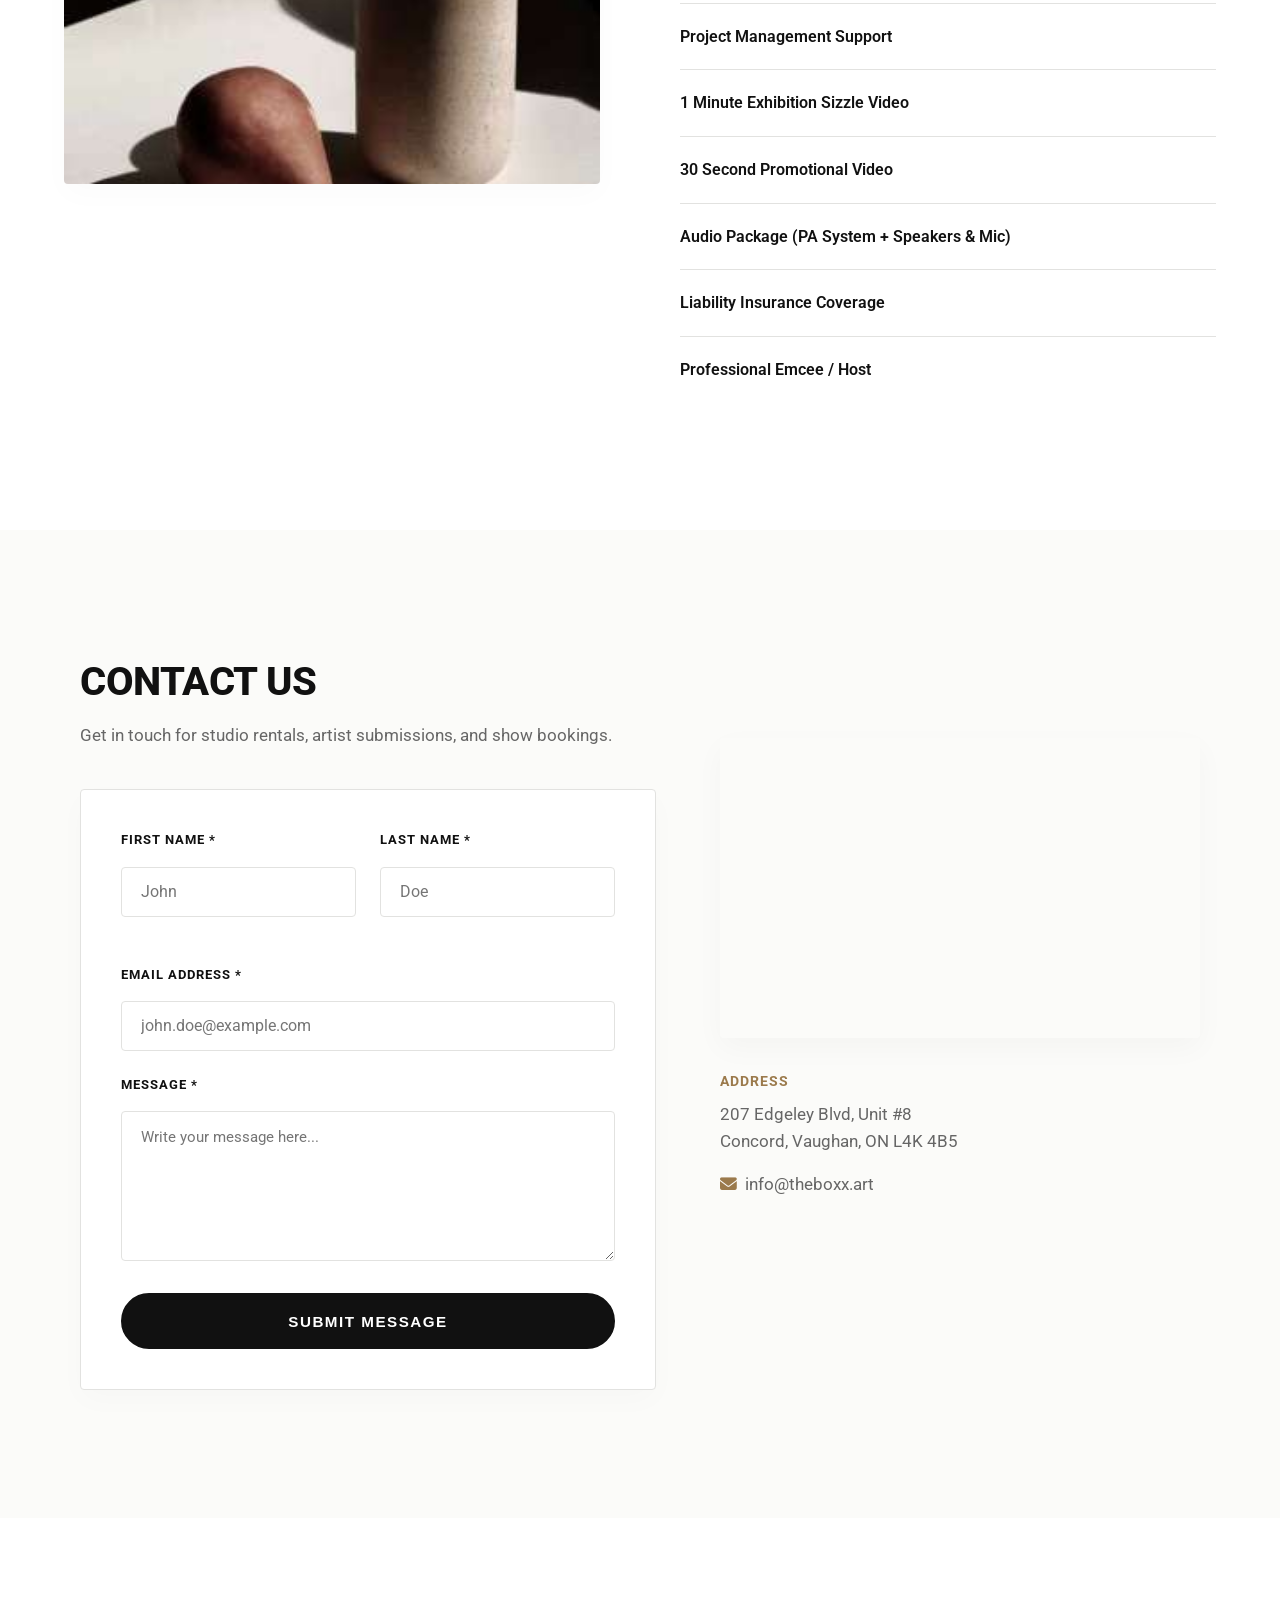
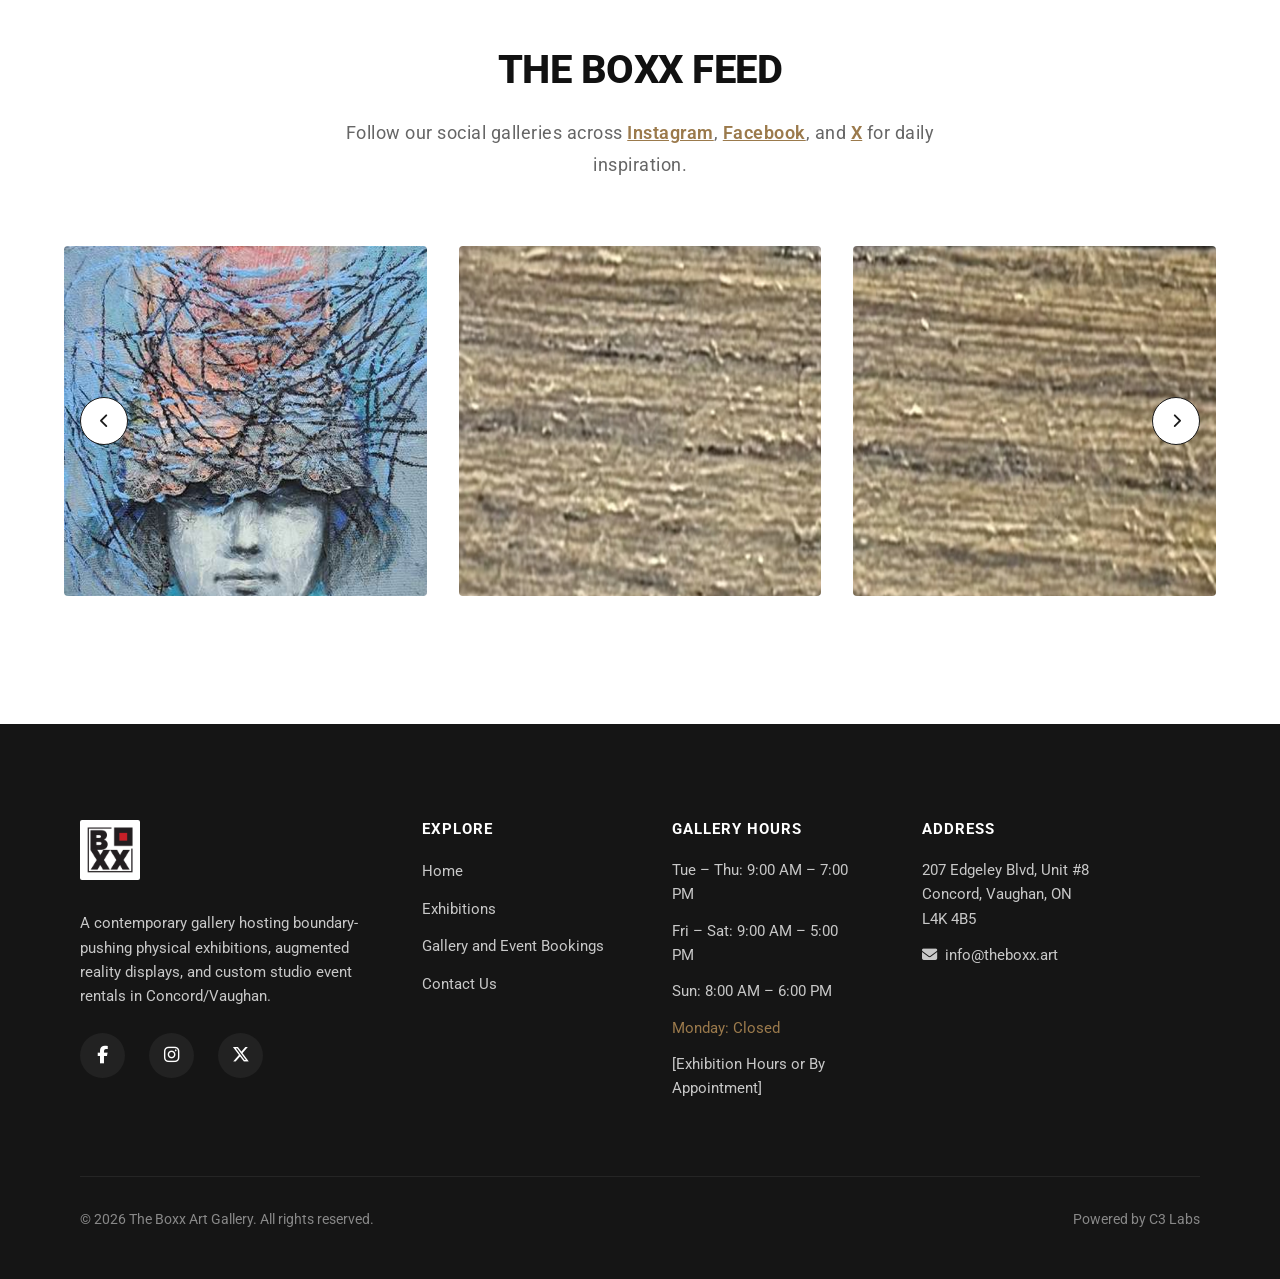
==== commit c46903be: "Add files via upload" ====
--- a/index.html
+++ b/index.html
@@ -14,6 +14,7 @@
 </head>
 <body>
   <script>
+    // Prevent FOUC: if they have seen the intro, don't apply loading-active
     if (!sessionStorage.getItem('theboxx_intro_seen')) {
       document.body.classList.add('loading-active');
     }
@@ -35,17 +36,19 @@
   <header class="navbar">
     <div class="container">
       <a href="index.html" class="nav-brand">
+        <!-- Official Logo Integrated -->
         <img src="assets/logo.png" alt="The Boxx Logo" class="nav-logo" style="height: 45px; width: auto; object-fit: contain;">
       </a>
       
+      <!-- Nav Menu -->
       <nav>
         <ul class="nav-menu">
           <li class="nav-item active"><a href="index.html">Home</a></li>
-          <li class="nav-item"><a href="exhibitions.html">Exhibitions</a></li>
-          <li class="nav-item"><a href="artists.html">Artists</a></li>
+          <li class="nav-item"><a href="currentexhibits.html">Exhibitions</a></li>
           <li class="nav-item"><a href="rates.html">Gallery and Event Bookings</a></li>
           <li class="nav-item"><a href="contact.html">Contact</a></li>
           
+          <!-- Mobile Social Links (Inside mobile menu, prominent size) -->
           <li class="nav-socials mobile-only" style="display: none;">
             <a href="https://www.facebook.com/theboxx" class="nav-social-icon" target="_blank" aria-label="Facebook"><i class="fab fa-facebook-f"></i></a>
             <a href="https://www.instagram.com/theboxx.art" class="nav-social-icon" target="_blank" aria-label="Instagram"><i class="fab fa-instagram"></i></a>
@@ -54,12 +57,14 @@
         </ul>
       </nav>
 
+      <!-- Desktop Socials -->
       <div class="nav-socials desktop-only">
         <a href="https://www.facebook.com/theboxx" class="nav-social-icon" target="_blank" aria-label="Facebook"><i class="fab fa-facebook-f"></i></a>
         <a href="https://www.instagram.com/theboxx.art" class="nav-social-icon" target="_blank" aria-label="Instagram"><i class="fab fa-instagram"></i></a>
         <a href="https://x.com/theboxx" class="nav-social-icon" target="_blank" aria-label="X"><i class="fab fa-x-twitter"></i></a>
       </div>
 
+      <!-- Hamburger Menu (Mobile Toggle) -->
       <button class="nav-hamburger" aria-label="Toggle Navigation">
         <span></span>
         <span></span>
@@ -68,50 +73,23 @@
     </div>
   </header>
 
-  <!-- Hero Slider -->
+  <!-- Hero Slider (3 Images) -->
   <section class="hero-slider">
     <div class="hero-slides">
       
-      <!-- Slide 1: Welcome -->
+      <!-- Slide 1: exhibition-with-copy-up-top -->
       <div class="hero-slide active">
-        <img src="assets/exhibition-with-copy-up-top.png" alt="The Boxx Art Space" class="hero-slide-img" style="object-position: center;">
-        <div class="container">
-          <div class="hero-slide-content">
-            
-            <h1 class="hero-slide-title">The Boxx <br>Art Gallery</h1>
-            <p class="hero-slide-desc">A premium, contemporary art gallery and creative event space located in Vaughan, Ontario.</p>
-            <div style="display: flex; gap: 1rem; margin-top: 2rem;">
-              <a href="exhibitions.html" class="btn-primary">View Exhibitions</a>
-              <a href="rates.html" class="btn-primary" style="background: transparent; border-color: #ffffff; color: #ffffff;">Gallery and Event Bookings</a>
-            </div>
-          </div>
-        </div>
-      </div>
-      
-      <!-- Slide 2: Exhibitions -->
+        <img src="assets/exhibition-with-copy-up-top.png" alt="The Boxx Exhibition" class="hero-slide-img" style="object-position: center;">
+      </div>
+      
+      <!-- Slide 2: leadership-banner -->
       <div class="hero-slide">
-        <img src="assets/leadership-banner.jpeg" alt="Portraits of Transit Exhibition" class="hero-slide-img">
-        <div class="container">
-          <div class="hero-slide-content">
-            
-            <h1 class="hero-slide-title">Contemplate <br>New Visions</h1>
-            <p class="hero-slide-desc">Step into curated showcases featuring boundaries-pushing physical, mixed-media, and digital art installations.</p>
-            <a href="exhibitions.html" class="btn-primary">Explore Exhibitions</a>
-          </div>
-        </div>
-      </div>
-      
-      <!-- Slide 3: Rentals -->
+        <img src="assets/leadership-banner.jpeg" alt="The Boxx Leadership" class="hero-slide-img" style="object-position: center;">
+      </div>
+      
+      <!-- Slide 3: banner-his -->
       <div class="hero-slide">
-        <img src="assets/banner-his.jpeg" alt="Contemporary art installation" class="hero-slide-img">
-        <div class="container">
-          <div class="hero-slide-content">
-            
-            <h1 class="hero-slide-title">Unbound <br>Creative Space</h1>
-            <p class="hero-slide-desc">High ceilings, clean white walls, and dimmable track lighting form the perfect canvas for your next event or show.</p>
-            <a href="rates.html" class="btn-primary">Gallery and Event Bookings</a>
-          </div>
-        </div>
+        <img src="assets/banner-his.jpeg" alt="The Boxx History" class="hero-slide-img" style="object-position: center;">
       </div>
 
     </div>
@@ -120,6 +98,7 @@
     <button class="hero-arrow prev" aria-label="Previous Slide"><i class="fa-solid fa-chevron-left"></i></button>
     <button class="hero-arrow next" aria-label="Next Slide"><i class="fa-solid fa-chevron-right"></i></button>
 
+    <!-- Hero Pagination -->
     <div class="hero-pagination">
       <span class="hero-dot active"></span>
       <span class="hero-dot"></span>
@@ -127,70 +106,99 @@
     </div>
   </section>
 
-  <!-- Welcome / Intro Section -->
-  <section class="section container" style="text-align: center; max-width: 800px; padding-top: 6rem; padding-bottom: 4rem;">
-    <span style="font-weight: 700; text-transform: uppercase; color: var(--primary-color); letter-spacing: 2px; font-size: 0.9rem;">Contemporary Excellence</span>
-    <h2 style="font-size: 2.5rem; margin-top: 1rem; margin-bottom: 1.5rem; text-transform: uppercase;">A Space for Art &amp; Community</h2>
-    <p style="font-size: 1.15rem; line-height: 1.8; color: var(--text-light);">
-      The Boxx is Vaughan's premier destination for fine art and creative productions. We host boundary-pushing physical exhibitions, showcase rising Canadian visual artists, and provide modular studio space for custom events, shoots, and corporate receptions.
-    </p>
+  <!-- Featured Exhibit Section -->
+  <section class="section container">
+    <h2 class="section-title">Featured Exhibit</h2>
+    <p class="section-subtitle">Discover our spotlight show highlighting pioneering Canadian visual arts.</p>
+    
+    <div class="featured-exhibit-block">
+      <!-- Image Showcase Carousel as requested in notes -->
+      <div class="featured-exhibit-gallery" style="border: 2px solid var(--text-dark);">
+        <div class="featured-exhibit-slider">
+          <!-- Slide 1: Andrew Abballe Poster Flyer (cropped to show artwork only) -->
+          <div class="featured-exhibit-slide active">
+            <img src="assets/abballe_promo.jpg" alt="Andrew Abballe Exhibition Promo Poster" style="object-position: left; object-fit: cover;">
+          </div>
+          <!-- Slide 2: Andrew Abballe Artwork Piece -->
+          <div class="featured-exhibit-slide">
+            <img src="assets/abballe_portrait.jpg" alt="Andrew Abballe Artwork Portrait Piece" style="object-position: center; object-fit: cover;">
+          </div>
+        </div>
+        
+        <!-- Slide Controls -->
+        <div class="featured-exhibit-arrows">
+          <button class="featured-exhibit-arrow" id="feat-prev" aria-label="Previous Featured Artwork" style="border: 1px solid var(--text-dark);"><i class="fa-solid fa-chevron-left"></i></button>
+          <button class="featured-exhibit-arrow" id="feat-next" aria-label="Next Featured Artwork" style="border: 1px solid var(--text-dark);"><i class="fa-solid fa-chevron-right"></i></button>
+        </div>
+      </div>
+      
+      <!-- Text details -->
+      <div class="featured-exhibit-text">
+        <span class="floating-badge" style="display: inline-block; font-size: 0.8rem; font-weight: 700; text-transform: uppercase; letter-spacing: 2px; color: var(--primary-color); border: 1px solid var(--primary-color); padding: 0.4rem 1rem; border-radius: 50px; margin-bottom: 1.5rem; animation: float 3s ease-in-out infinite;">Curated Spotlight</span>
+        <h3 style="font-size: 2.2rem; margin-bottom: 1rem; line-height: 1.2;">ABBALLE:<br>Art Exhibition</h3>
+        <blockquote>
+          Step into the BOXX for a collision of contemporary, classical, baroque, and colloquial art. The ABBALLE Art Exhibition spotlights the refined work of Andrew Abballe, a rising Canadian artist whose practice bridges time-honoured craftsmanship with a distinctly modern flair.
+        </blockquote>
+        
+        <div class="featured-exhibit-details">
+          <h4 style="margin-bottom: 0.75rem; font-weight: 800; color: var(--text-dark); letter-spacing: 1px;"><i class="fa-solid fa-calendar-days" style="color: var(--primary-color); margin-right: 8px;"></i> Show dates</h4>
+          <p style="margin-bottom: 0.5rem; font-weight: 500;">Public Exhibition: September 19–21, 2025</p>
+          <p style="color: var(--primary-color); font-weight: 600; font-size: 1rem;"><i class="fa-solid fa-location-dot" style="margin-right: 6px;"></i> BOXX Art Gallery, Vaughan (207 Edgely Blvd. Unit 8)</p>
+        </div>
+        
+        <a href="currentexhibits.html" class="btn-primary">Explore Exhibition</a>
+      </div>
+    </div>
   </section>
 
-  <!-- Home → Exhibitions Preview -->
+  <!-- Past Exhibits Section -->
   <section class="section section-alt">
     <div class="container">
-      <div style="display: flex; justify-content: space-between; align-items: flex-end; margin-bottom: 3rem; flex-wrap: wrap; gap: 1rem;">
-        <div>
-          <h2 class="section-title" style="margin-bottom: 0.5rem; text-align: left;">Featured Exhibitions</h2>
-          <p class="section-subtitle" style="margin-left: 0; text-align: left; margin-bottom: 0;">Discover current, past, and upcoming showcases at The Boxx.</p>
-        </div>
-        <a href="exhibitions.html" class="btn-primary" style="margin-bottom: 0.5rem;">View All Exhibitions <i class="fa-solid fa-arrow-right" style="margin-left: 8px;"></i></a>
-      </div>
-
-      <div class="past-exhibits-container" style="margin-bottom: 2rem;">
+      <h2 class="section-title" style="text-align: center; color: var(--primary-color);">Past Exhibits</h2>
+      <p class="section-subtitle" style="text-align: center; margin-left: auto; margin-right: auto; margin-bottom: 3rem;">A look back at our curated historical showcases at The Boxx.</p>
+      
+      <div class="past-exhibits-container">
         <div class="past-exhibits-slider">
-          
-          <!-- Exhibit 1: Moka Amore -->
+          <!-- Slide 1: Moka Amore -->
           <div class="past-exhibit-slide">
             <div class="past-exhibit-img">
               <img src="assets/mokaamore_1080x1080.jpeg" alt="Moka Amore Exhibition">
             </div>
             <div class="past-exhibit-text">
-              <span class="floating-badge" style="display: inline-block; font-size: 0.75rem; margin-bottom: 1rem;">Featured Exhibit</span>
-              <h3 style="font-weight: 800; text-transform: uppercase; font-size: 1.8rem;">Moka Amore</h3>
-              <p style="font-weight: 600; color: var(--primary-color); text-transform: uppercase; font-size: 0.9rem; margin-bottom: 1.25rem;">Solo Exhibition by Louie Chiaino</p>
-              <p>An exhibition mapping the geometric history and cultural legacy of Italian stovetop coffee makers.</p>
-              <a href="exhibition-moka-amore.html" class="btn-primary" style="display: inline-block; margin-top: 1rem;">Explore Exhibit</a>
-            </div>
-          </div>
-          
-          <!-- Exhibit 2: Abballe Exhibition -->
-          <div class="past-exhibit-slide">
-            <div class="past-exhibit-img">
-              <img src="assets/abballe_promo.jpg" alt="ABBALLE Art Exhibition">
-            </div>
-            <div class="past-exhibit-text">
-              <span class="floating-badge" style="display: inline-block; font-size: 0.75rem; margin-bottom: 1rem;">Spotlight</span>
-              <h3 style="font-weight: 800; text-transform: uppercase; font-size: 1.8rem;">ABBALLE Art Exhibition</h3>
-              <p style="font-weight: 600; color: var(--primary-color); text-transform: uppercase; font-size: 0.9rem; margin-bottom: 1.25rem;">Solo Showcase by Andrew Abballe</p>
-              <p>A collision of classical master craftsmanship with urban pop flair.</p>
-              <a href="exhibition-abballe.html" class="btn-primary" style="display: inline-block; margin-top: 1rem;">Explore Exhibit</a>
-            </div>
-          </div>
-          
-          <!-- Exhibit 3: Infinite Dreams -->
+              <h3 style="font-weight: 800; text-transform: uppercase;">Moka Amore</h3>
+              <p style="font-weight: 600; color: var(--primary-color); text-transform: uppercase; font-size: 0.9rem; margin-bottom: 1.25rem;">Solo Exhibition</p>
+              <p>An exquisite exhibition of iconic Italian coffee makers mapping their history, unique geometry, and cultural worth.</p>
+              <a href="currentexhibits.html" class="btn-primary" style="display: inline-block;">View Details</a>
+            </div>
+          </div>
+          
+          <!-- Slide 2: Infinite Dreams -->
           <div class="past-exhibit-slide">
             <div class="past-exhibit-img">
               <img src="assets/Infinite-Dreams-scaled.jpg" alt="Infinite Dreams Exhibition">
             </div>
             <div class="past-exhibit-text">
-              <span class="floating-badge" style="display: inline-block; font-size: 0.75rem; margin-bottom: 1rem;">Group Exhibition</span>
-              <h3 style="font-weight: 800; text-transform: uppercase; font-size: 1.8rem;">Infinite Dreams</h3>
-              <p style="font-weight: 600; color: var(--primary-color); text-transform: uppercase; font-size: 0.9rem; margin-bottom: 1.25rem;">Mixed-Media Abstract Group</p>
-              <p>An abstract visual exploration of human consciousness and spatial reflections.</p>
-              <a href="exhibition-infinite-dreams.html" class="btn-primary" style="display: inline-block; margin-top: 1rem;">Explore Exhibit</a>
-            </div>
-          </div>
+              <h3 style="font-weight: 800; text-transform: uppercase;">Infinite Dreams</h3>
+              <p style="font-weight: 600; color: var(--primary-color); text-transform: uppercase; font-size: 0.9rem; margin-bottom: 1.25rem;">Group Exhibition</p>
+              <p>An abstract visual exploration of human consciousness, dreams, and spatial reflections by local Canadian artists.</p>
+              <a href="currentexhibits.html" class="btn-primary" style="display: inline-block;">View Details</a>
+            </div>
+          </div>
+          
+          <!-- Slide 3: EOS Ritratti del Mito -->
+          <div class="past-exhibit-slide">
+            <div class="past-exhibit-img">
+              <img src="assets/EOS-Ritratti-del-Mito-2017-cm-21x30-tecnica-mista-su-compensato-E-350_400.jpeg" alt="EOS Ritratti del Mito Exhibition">
+            </div>
+            <div class="past-exhibit-text">
+              <h3 style="font-weight: 800; text-transform: uppercase;">EOS Ritratti del Mito</h3>
+              <p style="font-weight: 600; color: var(--primary-color); text-transform: uppercase; font-size: 0.9rem; margin-bottom: 1.25rem;">Mixed-Media Showcase</p>
+              <p>A mixed-media showcase exploring mythology, classical portraits, and contemporary textures on wood plywood.</p>
+              <a href="currentexhibits.html" class="btn-primary" style="display: inline-block;">View Details</a>
+            </div>
+          </div>
+        </div>
+        </div>
         </div>
         </div>
         
@@ -202,107 +210,141 @@
     </div>
   </section>
 
-  <!-- Home → Artists Preview -->
+  <!-- Plan Your Show Section (Homepage Teaser) -->
   <section class="section container">
-    <div style="display: flex; justify-content: space-between; align-items: flex-end; margin-bottom: 3.5rem; flex-wrap: wrap; gap: 1rem;">
-      <div>
-        <h2 class="section-title" style="margin-bottom: 0.5rem; text-align: left;">Featured Artists</h2>
-        <p class="section-subtitle" style="margin-left: 0; text-align: left; margin-bottom: 0;">The curators, creators, and visual voices behind our showcases.</p>
-      </div>
-      <a href="artists.html" class="btn-primary" style="margin-bottom: 0.5rem;">Meet All Artists <i class="fa-solid fa-arrow-right" style="margin-left: 8px;"></i></a>
-    </div>
-
-    <div style="display: grid; grid-template-columns: repeat(auto-fit, minmax(300px, 1fr)); gap: 2.5rem;">
-      <!-- Artist 1: Andrew Abballe -->
-      <div class="past-exhibit-card" style="background: #ffffff; border: 1px solid var(--border-color); padding: 0.75rem; display: flex; flex-direction: column; cursor: pointer; transition: var(--transition-smooth);" onclick="location.href='artist-andrew-abballe.html'">
-        <div style="overflow: hidden; height: 260px; border-bottom: 1px solid var(--border-color); position: relative;">
-          <img src="assets/abballe_portrait.jpg" alt="Andrew Abballe" style="width: 100%; height: 100%; object-fit: cover; transition: var(--transition-smooth); filter: grayscale(100%);">
-          <span style="position: absolute; bottom: 1rem; left: 1rem; background: #000000; color: #ffffff; padding: 0.4rem 0.8rem; font-size: 0.75rem; font-weight: 700; text-transform: uppercase; letter-spacing: 1px;">Oil &amp; Mixed Media</span>
-        </div>
-        <div style="padding: 1.2rem 0.5rem 0.5rem 0.5rem;">
-          <h3 style="font-size: 1.4rem; text-transform: uppercase; letter-spacing: 1px; margin-bottom: 0.25rem;">Andrew Abballe</h3>
-          <p style="font-style: italic; font-size: 0.85rem; margin-bottom: 0.75rem; color: var(--primary-color);">Contemporary Realism &amp; Urban Pop</p>
-          <p style="font-size: 0.9rem; line-height: 1.5; color: var(--text-light); margin-bottom: 0.5rem;">Bridging classical oil painting traditions with urban pop textures.</p>
-        </div>
-      </div>
-
-      <!-- Artist 2: Louie Chiaino -->
-      <div class="past-exhibit-card" style="background: #ffffff; border: 1px solid var(--border-color); padding: 0.75rem; display: flex; flex-direction: column; cursor: pointer; transition: var(--transition-smooth);" onclick="location.href='artist-louie-chiaino.html'">
-        <div style="overflow: hidden; height: 260px; border-bottom: 1px solid var(--border-color); position: relative;">
-          <img src="assets/artist_louie_chiaino.png" alt="Louie Chiaino" style="width: 100%; height: 100%; object-fit: cover; transition: var(--transition-smooth); filter: grayscale(100%);">
-          <span style="position: absolute; bottom: 1rem; left: 1rem; background: #000000; color: #ffffff; padding: 0.4rem 0.8rem; font-size: 0.75rem; font-weight: 700; text-transform: uppercase; letter-spacing: 1px;">Curator &amp; Design Collector</span>
-        </div>
-        <div style="padding: 1.2rem 0.5rem 0.5rem 0.5rem;">
-          <h3 style="font-size: 1.4rem; text-transform: uppercase; letter-spacing: 1px; margin-bottom: 0.25rem;">Louie Chiaino</h3>
-          <p style="font-style: italic; font-size: 0.85rem; margin-bottom: 0.75rem; color: var(--primary-color);">Design History &amp; Collectibles</p>
-          <p style="font-size: 0.9rem; line-height: 1.5; color: var(--text-light); margin-bottom: 0.5rem;">Mapping the emotional resonance and history of everyday items.</p>
-        </div>
-      </div>
-
-      <!-- Artist 3: Sofia Vieri -->
-      <div class="past-exhibit-card" style="background: #ffffff; border: 1px solid var(--border-color); padding: 0.75rem; display: flex; flex-direction: column; cursor: pointer; transition: var(--transition-smooth);" onclick="location.href='artist-sofia-vieri.html'">
-        <div style="overflow: hidden; height: 260px; border-bottom: 1px solid var(--border-color); position: relative;">
-          <img src="assets/hero_gallery_3.png" alt="Sofia Vieri" style="width: 100%; height: 100%; object-fit: cover; transition: var(--transition-smooth); filter: grayscale(100%);">
-          <span style="position: absolute; bottom: 1rem; left: 1rem; background: #000000; color: #ffffff; padding: 0.4rem 0.8rem; font-size: 0.75rem; font-weight: 700; text-transform: uppercase; letter-spacing: 1px;">Sculpture &amp; Ceramics</span>
-        </div>
-        <div style="padding: 1.2rem 0.5rem 0.5rem 0.5rem;">
-          <h3 style="font-size: 1.4rem; text-transform: uppercase; letter-spacing: 1px; margin-bottom: 0.25rem;">Sofia Vieri</h3>
-          <p style="font-style: italic; font-size: 0.85rem; margin-bottom: 0.75rem; color: var(--primary-color);">Abstract Space &amp; Tension</p>
-          <p style="font-size: 0.9rem; line-height: 1.5; color: var(--text-light); margin-bottom: 0.5rem;">Challenging spatial boundaries with concrete and steel sculptures.</p>
-        </div>
-      </div>
+    <div class="plan-show-layout">
+      
+      <!-- Left Side Text & Image -->
+      <div class="plan-show-text">
+        <h2 style="font-size: 2.5rem; font-weight: 800; text-transform: uppercase; margin-bottom: 1.5rem;">Plan Your Show</h2>
+        <p class="rates-hero-desc">Additional services available to power your event</p>
+        <img src="assets/klee_painting.jpg" alt="Mit dem Ei by Paul Klee" style="width: 100%; border-radius: 4px; box-shadow: 0 10px 30px rgba(0,0,0,0.02); margin-top: 2rem;">
+      </div>
+
+      <!-- Right Side List -->
+      <ul class="plan-show-list">
+        <li class="plan-show-item">
+          <span class="plan-show-name">Space A Rental (400 sq/ft)</span>
+          
+        </li>
+        <li class="plan-show-item">
+          <span class="plan-show-name">Space B Rental (900 sq/ft)</span>
+          
+        </li>
+        <li class="plan-show-item">
+          <span class="plan-show-name">Space C Rental (1,400 sq/ft)</span>
+          
+        </li>
+        <li class="plan-show-item">
+          <span class="plan-show-name">Live Webcasting Options</span>
+          
+        </li>
+        <li class="plan-show-item">
+          <span class="plan-show-name">Artistic Director Services</span>
+          
+        </li>
+        <li class="plan-show-item">
+          <span class="plan-show-name">Project Management Support</span>
+          
+        </li>
+        <li class="plan-show-item">
+          <span class="plan-show-name">1 Minute Exhibition Sizzle Video</span>
+          
+        </li>
+        <li class="plan-show-item">
+          <span class="plan-show-name">30 Second Promotional Video</span>
+          
+        </li>
+        <li class="plan-show-item">
+          <span class="plan-show-name">Audio Package (PA System + Speakers &amp; Mic)</span>
+          
+        </li>
+        <li class="plan-show-item">
+          <span class="plan-show-name">Liability Insurance Coverage</span>
+          
+        </li>
+        <li class="plan-show-item">
+          <span class="plan-show-name">Professional Emcee / Host</span>
+          
+        </li>
+      </ul>
+
     </div>
   </section>
 
-  <!-- Home → Rentals Preview -->
+  <!-- Contact Us Section (Homepage) -->
   <section class="section section-alt">
-    <div class="container" style="display: grid; grid-template-columns: 1fr 1fr; gap: 4rem; align-items: center; flex-wrap: wrap;">
-      <div>
-        <span style="font-weight: 700; text-transform: uppercase; color: var(--primary-color); letter-spacing: 2px; font-size: 0.85rem; display: block; margin-bottom: 1rem;">Modular Gallery Rentals</span>
-        <h2 style="font-size: 2.5rem; text-transform: uppercase; margin-bottom: 1.5rem;">Plan Your Event <br>At The Boxx</h2>
-        <p style="font-size: 1.1rem; line-height: 1.8; color: var(--text-light); margin-bottom: 2rem;">
-          Customize our versatile, high-ceilinged white-wall studio environments to suit your exhibition, workshop, reception, or commercial shoot. We provide professional dimmable track lighting, integrated surround sound, and security support.
-        </p>
-        <div style="display: grid; grid-template-columns: 1fr 1fr; gap: 1.5rem; margin-bottom: 2.5rem;">
-          <div style="border-left: 2px solid var(--primary-color); padding-left: 1rem;">
-            <h4 style="font-size: 1.1rem; margin-bottom: 0.25rem;">Space A (400 sq/ft)</h4>
-            <p style="font-weight: 700; color: var(--primary-color); font-size: 1.1rem; margin-top: 0.25rem;">Inquire for Availability</p>
-          </div>
-          <div style="border-left: 2px solid var(--primary-color); padding-left: 1rem;">
-            <h4 style="font-size: 1.1rem; margin-bottom: 0.25rem;">Space B (900 sq/ft)</h4>
-            <p style="font-weight: 700; color: var(--primary-color); font-size: 1.1rem; margin-top: 0.25rem;">Inquire for Availability</p>
-          </div>
-        </div>
-        <a href="rates.html" class="btn-primary">View Space Rates &amp; Details</a>
-      </div>
-      <div>
-        <img src="assets/klee_painting.jpg" alt="Mit dem Ei by Paul Klee" style="width: 100%; border-radius: 4px; box-shadow: 0 15px 40px rgba(0,0,0,0.05);">
-      </div>
-    </div>
-  </section>
-
-  <!-- Home → Contact Preview -->
-  <section class="section container" style="text-align: center; padding: 7rem 2rem;">
-    <div style="max-width: 650px; margin: 0 auto;">
-      <span style="font-weight: 700; text-transform: uppercase; color: var(--primary-color); letter-spacing: 2px; font-size: 0.85rem;">Connect With Us</span>
-      <h2 style="font-size: 2.5rem; text-transform: uppercase; margin-top: 1rem; margin-bottom: 1.5rem;">Host, Showcase, or Visit</h2>
-      <p style="font-size: 1.1rem; line-height: 1.8; color: var(--text-light); margin-bottom: 2.5rem;">
-        Whether you are an artist ready to submit your collection, a brand looking to launch a pop-up, or a visitor seeking gallery hours, our curatorial team is ready to welcome you.
-      </p>
-      <a href="contact.html" class="btn-primary" style="padding: 1rem 2.5rem; font-size: 1rem; border-radius: 50px;">Inquire / Get In Touch</a>
-    </div>
-  </section>
-
-  <!-- The Boxx Feed (Social Grid) -->
-  <section class="section section-alt container" style="padding-left: 0; padding-right: 0; max-width: 100%;">
-    <div class="container" style="text-align: center; margin-bottom: 3rem;">
+    <div class="container">
+      <div class="contact-layout" style="display: grid; grid-template-columns: 1.2fr 1fr; gap: 4rem; align-items: start;">
+        
+        <!-- Left Column: Form -->
+        <div class="contact-form-col">
+          <h2 class="section-title" style="margin-bottom: 1rem; text-align: left;">Contact Us</h2>
+          <p style="color: var(--text-light); margin-bottom: 2.5rem; font-size: 1.05rem;">Get in touch for studio rentals, artist submissions, and show bookings.</p>
+          
+          <div class="contact-form-box" style="background: #ffffff; padding: 2.5rem; border-radius: 4px; box-shadow: 0 10px 30px rgba(0,0,0,0.02);">
+            <form id="homepage-contact-form">
+              <div class="contact-form-row" style="display: flex; gap: 1.5rem; margin-bottom: 1.5rem;">
+                <div class="form-group" style="flex: 1;">
+                  <label for="home-first-name">First Name *</label>
+                   <input type="text" id="home-first-name" class="form-control" placeholder="John" required>
+                 </div>
+                 <div class="form-group" style="flex: 1;">
+                   <label for="home-last-name">Last Name *</label>
+                   <input type="text" id="home-last-name" class="form-control" placeholder="Doe" required>
+                 </div>
+               </div>
+               
+               <div class="form-group" style="margin-bottom: 1.5rem;">
+                 <label for="home-email">Email Address *</label>
+                 <input type="email" id="home-email" class="form-control" placeholder="john.doe@example.com" required>
+               </div>
+               
+               <div class="form-group" style="margin-bottom: 2rem;">
+                 <label for="home-message">Message *</label>
+                 <textarea id="home-message" class="form-control" placeholder="Write your message here..." required style="height: 120px;"></textarea>
+               </div>
+               
+               <button type="submit" class="btn-submit" style="width: 100%;">Submit Message</button>
+             </form>
+           </div>
+         </div>
+
+         <!-- Right Column: Map & Info -->
+         <div class="contact-info-col">
+           <div class="map-container" style="height: 300px; border-radius: 4px; overflow: hidden; box-shadow: 0 10px 30px rgba(0,0,0,0.03); margin-top: 5rem;">
+             <iframe 
+               src="https://maps.google.com/maps?q=207%20Edgeley%20Blvd%2C%20Unit%20%238%20Concord%2C%20ON%20L4K%204B5&amp;t=m&amp;z=14&amp;output=embed&amp;iwloc=near" 
+               title="207 Edgeley Blvd, Unit #8 Concord, ON L4K 4B5" 
+               aria-label="207 Edgeley Blvd, Unit #8 Concord, ON L4K 4B5"
+               allowfullscreen="" 
+               loading="lazy"
+               style="border: 0; width: 100%; height: 100%;">
+             </iframe>
+           </div>
+           
+           <div style="margin-top: 2rem;">
+             <p style="font-weight: 700; text-transform: uppercase; margin-bottom: 0.5rem; font-size: 0.9rem; letter-spacing: 1px; color: var(--primary-color);">Address</p>
+             <p style="font-size: 1.05rem; line-height: 1.6;">207 Edgeley Blvd, Unit #8<br>Concord, Vaughan, ON L4K 4B5</p>
+             <p style="margin-top: 1rem; font-size: 1.05rem;"><i class="fa-solid fa-envelope" style="margin-right: 8px; color: var(--primary-color);"></i>info@theboxx.art</p>
+           </div>
+         </div>
+
+       </div>
+     </div>
+   </section>
+
+   <!-- Social Media Slider Carousel (3 items front of footer) -->
+   <section class="section container">
+    <div style="text-align: center;">
       <h2 class="section-title">The Boxx Feed</h2>
-      <p class="section-subtitle" style="margin-left: auto; margin-right: auto;">Follow our social galleries across Instagram, Facebook, and X.</p>
-    </div>
-
-    <div class="social-gallery-container" style="padding: 0 2rem;">
+      <p class="section-subtitle" style="margin-left: auto; margin-right: auto;">Follow our social galleries across <a href="https://www.instagram.com/theboxx.art" target="_blank" style="color: var(--primary-color); text-decoration: underline; font-weight: 600;">Instagram</a>, <a href="https://www.facebook.com/theboxx" target="_blank" style="color: var(--primary-color); text-decoration: underline; font-weight: 600;">Facebook</a>, and <a href="https://x.com/theboxx" target="_blank" style="color: var(--primary-color); text-decoration: underline; font-weight: 600;">X</a> for daily inspiration.</p>
+    </div>
+
+    <div class="social-gallery-container">
       <div class="social-slider">
-        <!-- Social Slide 1 -->
+        
+        <!-- Social Slide 1 (Instagram) -->
         <a href="https://www.instagram.com/theboxx.art" target="_blank" class="social-slide">
           <img src="assets/instagram_1.png" alt="Exhibition Gold Foil Painting">
           <div class="social-overlay">
@@ -311,7 +353,7 @@
           </div>
         </a>
 
-        <!-- Social Slide 2 -->
+        <!-- Social Slide 2 (Instagram) -->
         <a href="https://www.instagram.com/theboxx.art" target="_blank" class="social-slide">
           <img src="assets/instagram_2.png" alt="Green Light Gallery Installation">
           <div class="social-overlay">
@@ -320,7 +362,7 @@
           </div>
         </a>
 
-        <!-- Social Slide 3 -->
+        <!-- Social Slide 3 (Instagram) -->
         <a href="https://www.instagram.com/theboxx.art" target="_blank" class="social-slide">
           <img src="assets/instagram_3.png" alt="Industrial Sculpture Exhibition Room">
           <div class="social-overlay">
@@ -329,7 +371,7 @@
           </div>
         </a>
 
-        <!-- Social Slide 4 -->
+        <!-- Social Slide 4 (Instagram) -->
         <a href="https://www.instagram.com/theboxx.art" target="_blank" class="social-slide">
           <img src="assets/instagram_4.png" alt="Painting of Reclining Woman">
           <div class="social-overlay">
@@ -338,7 +380,7 @@
           </div>
         </a>
 
-        <!-- Social Slide 5 -->
+        <!-- Social Slide 5 (Instagram) -->
         <a href="https://www.instagram.com/theboxx.art" target="_blank" class="social-slide">
           <img src="assets/instagram_5.png" alt="Abstract Black and White Print Canvas">
           <div class="social-overlay">
@@ -346,8 +388,10 @@
             <span>Instagram Post</span>
           </div>
         </a>
-      </div>
-
+
+      </div>
+
+      <!-- Social Controls -->
       <div class="social-controls">
         <button class="social-arrow" id="social-prev" aria-label="Previous Social Photo"><i class="fa-solid fa-chevron-left"></i></button>
         <button class="social-arrow" id="social-next" aria-label="Next Social Photo"><i class="fa-solid fa-chevron-right"></i></button>
@@ -355,11 +399,14 @@
     </div>
   </section>
 
-  <!-- Footer -->
+  <!-- High-Contrast Vertical Footer -->
   <footer class="footer">
     <div class="container">
       <div class="footer-grid">
+        
+        <!-- Col 1: Brand -->
         <div class="footer-col">
+          <!-- Logo in Footer -->
           <img src="assets/logo.png" alt="The Boxx Logo" style="height: 60px; width: auto; object-fit: contain; margin-bottom: 1.5rem; background-color: #ffffff; padding: 6px; border-radius: 2px;">
           <p>A contemporary gallery hosting boundary-pushing physical exhibitions, augmented reality displays, and custom studio event rentals in Concord/Vaughan.</p>
           <div class="footer-socials">
@@ -369,17 +416,18 @@
           </div>
         </div>
 
+        <!-- Col 2: Navigation Links -->
         <div class="footer-col">
           <h4>Explore</h4>
           <ul class="footer-links">
             <li><a href="index.html">Home</a></li>
-            <li><a href="exhibitions.html">Exhibitions</a></li>
-            <li><a href="artists.html">Artists</a></li>
+            <li><a href="currentexhibits.html">Exhibitions</a></li>
             <li><a href="rates.html">Gallery and Event Bookings</a></li>
             <li><a href="contact.html">Contact Us</a></li>
           </ul>
         </div>
 
+        <!-- Col 3: Hours -->
         <div class="footer-col">
           <h4>Gallery Hours</h4>
           <p>Tue – Thu: 9:00 AM – 7:00 PM</p>
@@ -389,11 +437,13 @@
           <p>[Exhibition Hours or By Appointment]</p>
         </div>
 
+        <!-- Col 4: Location -->
         <div class="footer-col">
           <h4>Address</h4>
           <p>207 Edgeley Blvd, Unit #8<br>Concord, Vaughan, ON<br>L4K 4B5</p>
           <p><i class="fa-solid fa-envelope" style="margin-right: 8px;"></i>info@theboxx.art</p>
         </div>
+
       </div>
 
       <div class="footer-bottom">
--- a/styles.css
+++ b/styles.css
@@ -170,15 +170,6 @@
 .nav-social-icon:hover {
   color: var(--primary-hover);
   transform: translateY(-2px);
-}
-
-/* Media query utility classes for showing/hiding elements */
-.mobile-only {
-  display: none !important;
-}
-
-.desktop-only {
-  display: flex !important;
 }
 
 /* Hamburger Menu button */
@@ -1594,14 +1585,6 @@
 }
 
 @media (max-width: 767px) {
-  .mobile-only {
-    display: flex !important;
-  }
-  
-  .desktop-only {
-    display: none !important;
-  }
-
   :root {
     --header-height: 70px;
   }
@@ -2600,106 +2583,52 @@
 }
 
 .lightbox-content-wrapper {
-  max-width: 1000px;
-  width: 90%;
-  max-height: 85vh;
-  display: flex;
-  flex-direction: row;
-  align-items: stretch;
-  background-color: #151515;
-  border: 1px solid #333333;
-  box-shadow: 0 30px 60px rgba(0, 0, 0, 0.8);
+  max-width: 80%;
+  max-height: 80%;
+  display: flex;
+  flex-direction: column;
+  align-items: center;
+  justify-content: center;
   position: relative;
   transform: scale(0.95);
   transition: transform 0.4s cubic-bezier(0.25, 1, 0.5, 1);
-  overflow: hidden;
-  border-radius: 4px;
 }
 
 .lightbox-backdrop.active .lightbox-content-wrapper {
   transform: scale(1);
 }
 
-.lightbox-img-col {
-  flex: 1.2;
-  display: flex;
-  align-items: center;
-  justify-content: center;
-  background-color: #0b0b0b;
-  padding: 2rem;
-}
-
-.lightbox-img-col img {
+.lightbox-content-wrapper img {
   max-width: 100%;
-  max-height: 65vh;
+  max-height: 70vh;
+  border: 1px solid #333333;
+  padding: 0.5rem;
+  background-color: #1a1a1a;
+  box-shadow: 0 20px 50px rgba(0,0,0,0.5);
   object-fit: contain;
-  box-shadow: 0 10px 30px rgba(0,0,0,0.5);
-  border: 1px solid #222;
-}
-
-.lightbox-info-col {
-  flex: 0.8;
-  padding: 3rem;
-  display: flex;
-  flex-direction: column;
-  justify-content: center;
-  border-left: 1px solid #2a2a2a;
-  text-align: left;
-  color: #ffffff;
-  overflow-y: auto;
-}
-
-.lightbox-info-col h3 {
-  color: #ffffff;
-  font-size: 1.8rem;
+}
+
+.lightbox-caption-box {
+  text-align: center;
+  margin-top: 1.5rem;
+  color: #ffffff;
+  animation: fadeInUp 0.4s ease-out;
+}
+
+.lightbox-caption-box h4 {
+  color: #ffffff;
+  font-size: 1.25rem;
   text-transform: uppercase;
   letter-spacing: 1px;
   margin-bottom: 0.25rem;
-  line-height: 1.2;
-}
-
-.lightbox-info-col p.artist {
+}
+
+.lightbox-caption-box p {
   color: var(--primary-color);
+  font-size: 0.9rem;
+  text-transform: uppercase;
   font-weight: 700;
-  text-transform: uppercase;
   letter-spacing: 1.5px;
-  font-size: 0.95rem;
-  margin-bottom: 0;
-}
-
-.lightbox-meta-list {
-  list-style: none;
-  padding: 0;
-  margin: 1.5rem 0;
-  border-top: 1px solid #2a2a2a;
-  border-bottom: 1px solid #2a2a2a;
-  padding: 1.2rem 0;
-}
-
-.lightbox-meta-list li {
-  margin-bottom: 0.6rem;
-  font-size: 0.95rem;
-  color: #eee;
-}
-
-.lightbox-meta-list li:last-child {
-  margin-bottom: 0;
-}
-
-.lightbox-meta-list strong {
-  color: #888888;
-  text-transform: uppercase;
-  font-size: 0.75rem;
-  letter-spacing: 1px;
-  display: inline-block;
-  width: 110px;
-}
-
-.lightbox-info-col p.desc {
-  font-size: 0.95rem;
-  line-height: 1.7;
-  color: #cccccc;
-  margin: 0;
 }
 
 .lightbox-close-btn {
@@ -2824,36 +2753,6 @@
   
   .lightbox-content-wrapper {
     max-width: 90%;
-    flex-direction: column;
-    max-height: 85vh;
-    overflow-y: auto;
-  }
-  
-  .lightbox-img-col {
-    padding: 1rem;
-    flex: none;
-    background-color: #0b0b0b;
-  }
-  
-  .lightbox-img-col img {
-    max-height: 40vh;
-  }
-  
-  .lightbox-info-col {
-    padding: 1.5rem 2rem 2.5rem 2rem;
-    flex: none;
-    border-left: none;
-    border-top: 1px solid #2a2a2a;
-  }
-  
-  .lightbox-info-col h3 {
-    font-size: 1.4rem;
-  }
-  
-  .lightbox-close-btn {
-    top: 15px;
-    right: 20px;
-    font-size: 2.5rem;
   }
   
   .modal-card {
@@ -3343,22 +3242,4 @@
   }
 }
 
-.past-exhibit-card {
-  background: var(--bg-light);
-  border: 1px solid var(--border-color);
-  padding: 0.75rem;
-  display: flex;
-  flex-direction: column;
-  cursor: pointer;
-  transition: var(--transition-smooth);
-}
-.past-exhibit-card:hover {
-  transform: translateY(-5px);
-  box-shadow: 0 10px 30px rgba(0, 0, 0, 0.05);
-  border-color: var(--primary-hover);
-}
-.past-exhibit-card:hover img {
-  filter: grayscale(0%) !important;
-}
-
-
+
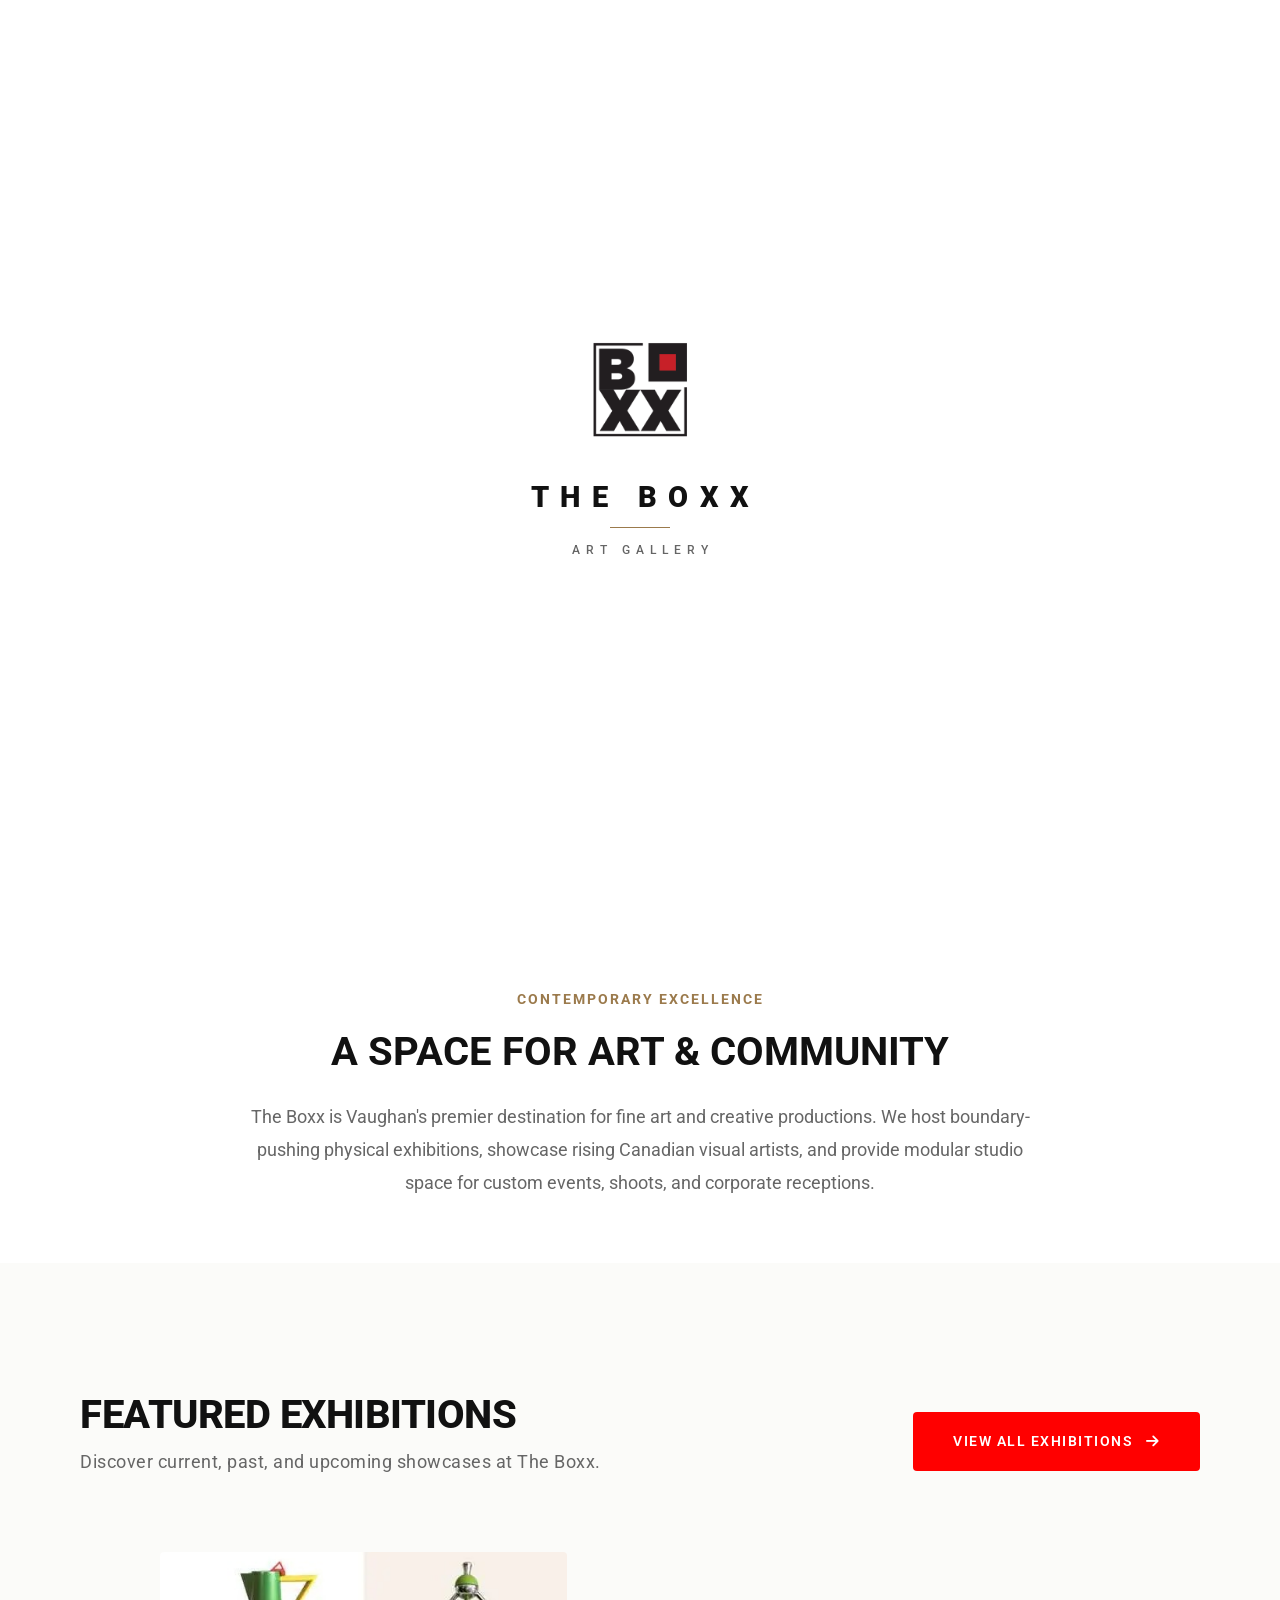
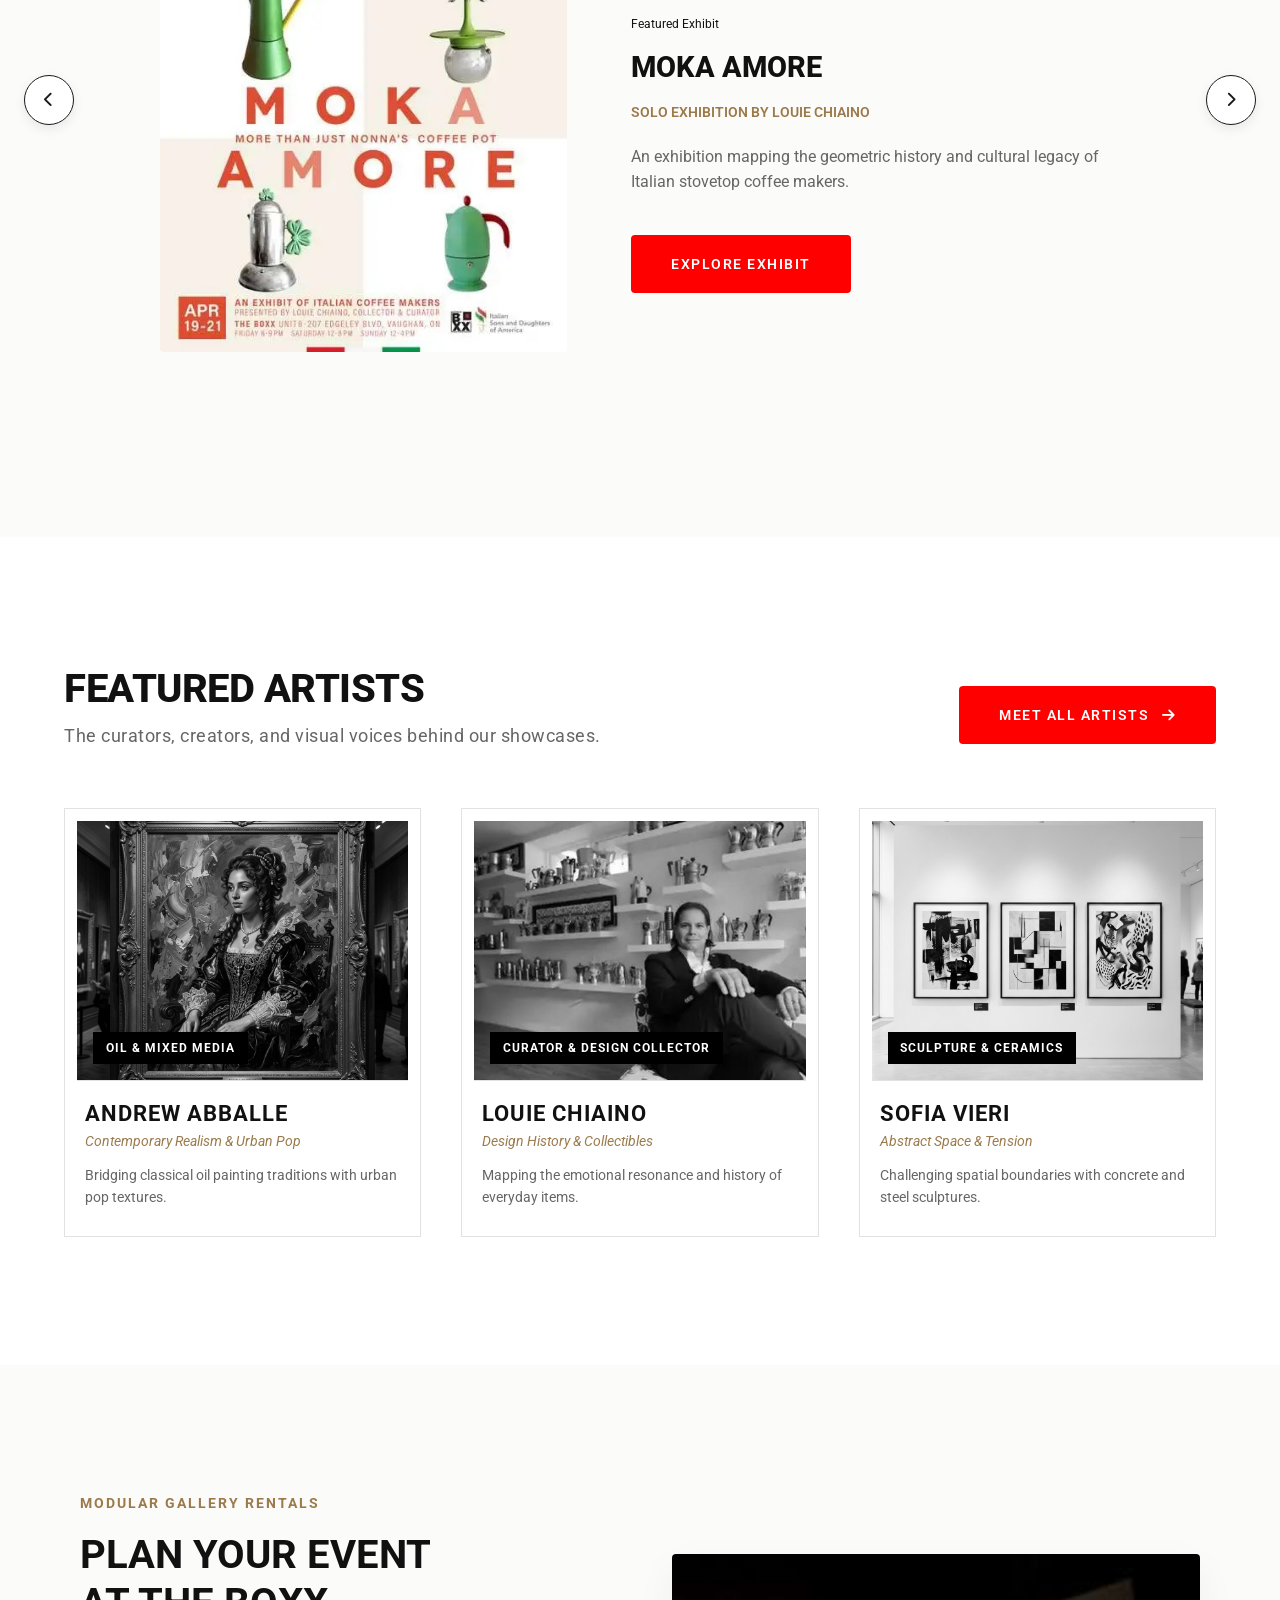
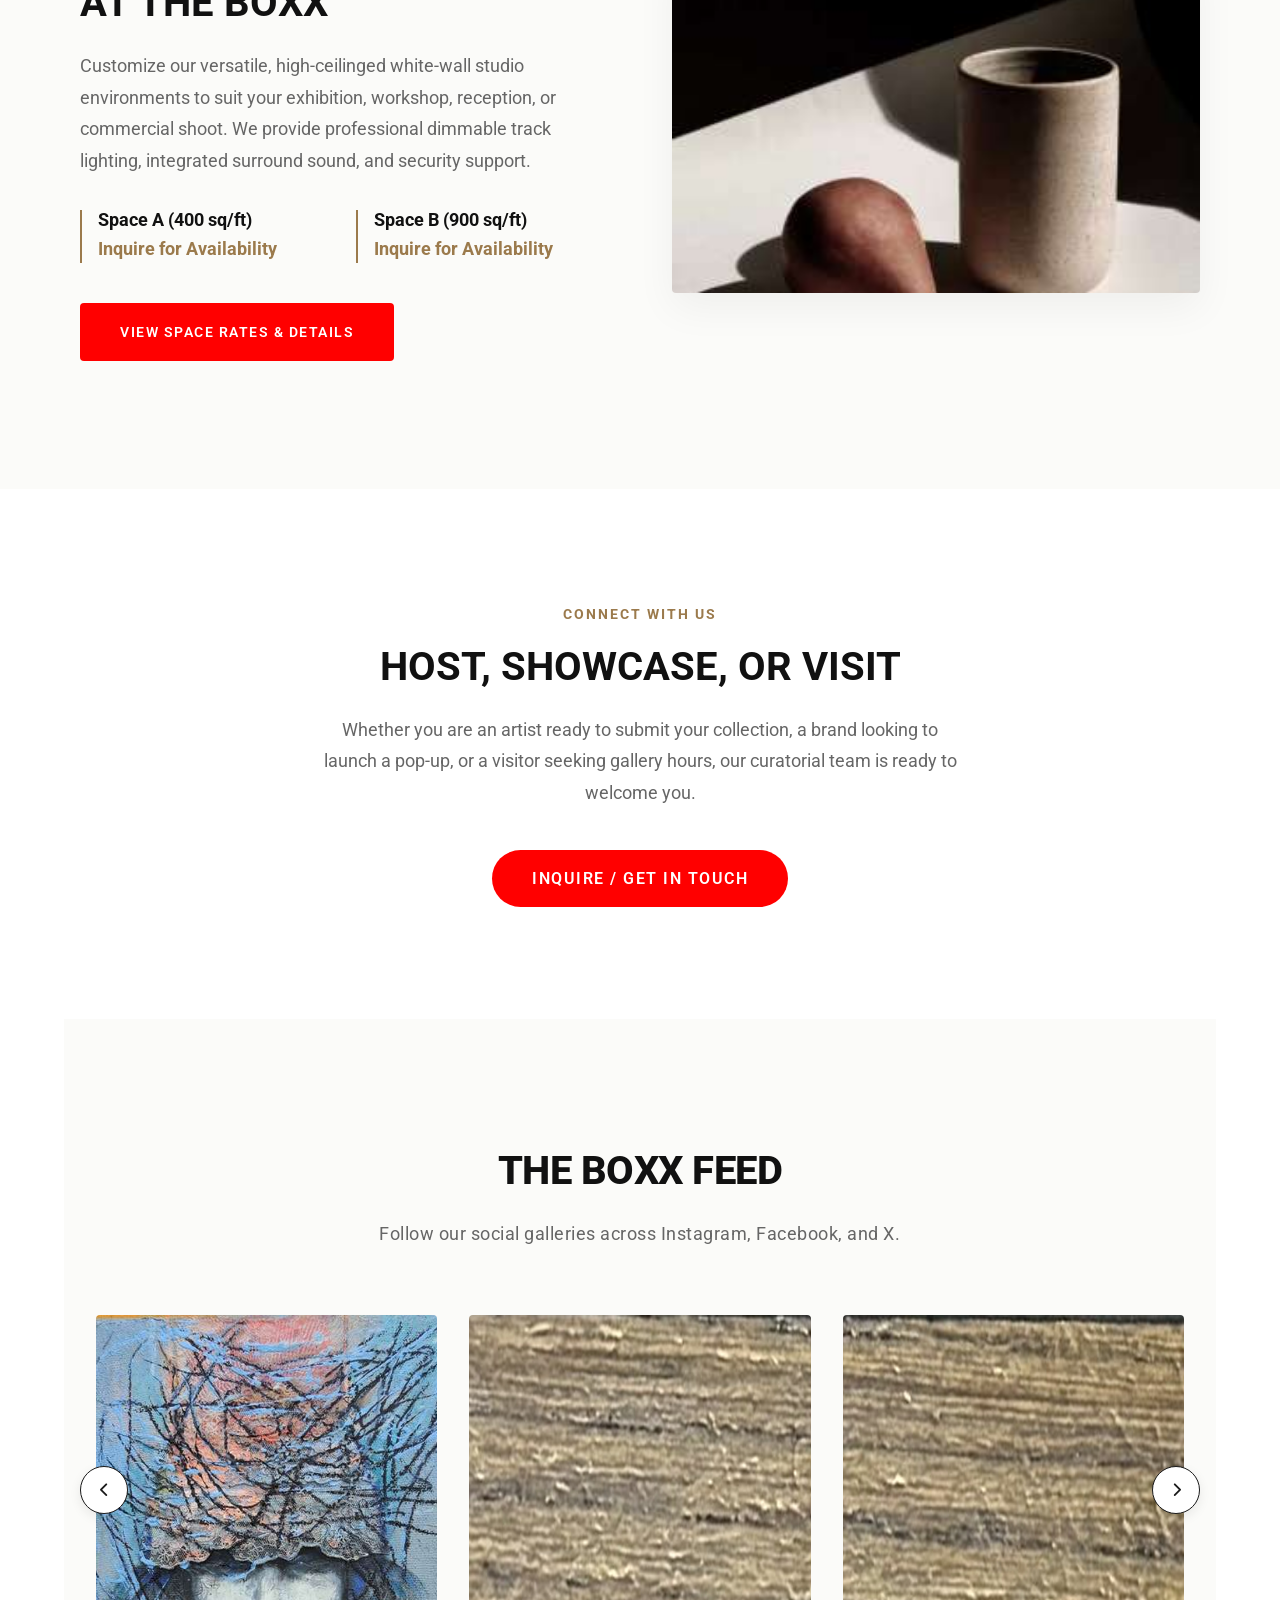
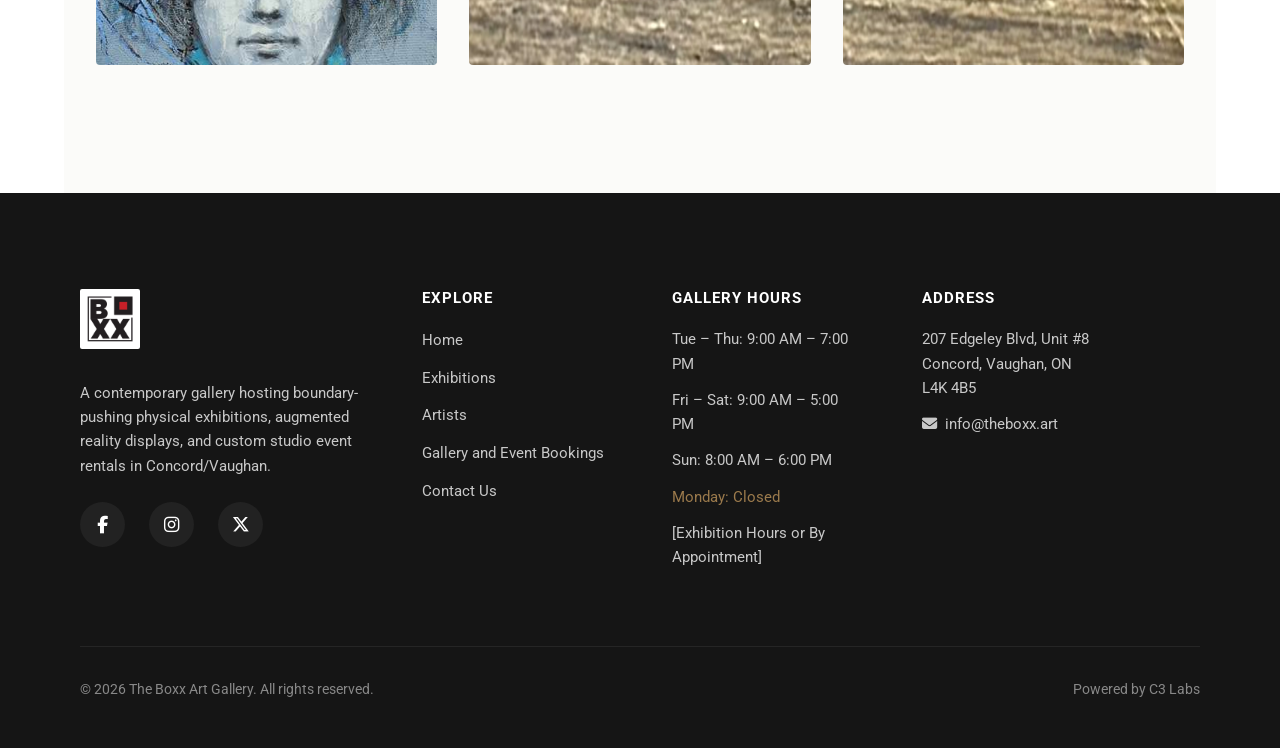
==== commit 240bf164: "Add files via upload" ====
--- a/index.html
+++ b/index.html
@@ -14,7 +14,6 @@
 </head>
 <body>
   <script>
-    // Prevent FOUC: if they have seen the intro, don't apply loading-active
     if (!sessionStorage.getItem('theboxx_intro_seen')) {
       document.body.classList.add('loading-active');
     }
@@ -36,19 +35,17 @@
   <header class="navbar">
     <div class="container">
       <a href="index.html" class="nav-brand">
-        <!-- Official Logo Integrated -->
         <img src="assets/logo.png" alt="The Boxx Logo" class="nav-logo" style="height: 45px; width: auto; object-fit: contain;">
       </a>
       
-      <!-- Nav Menu -->
       <nav>
         <ul class="nav-menu">
           <li class="nav-item active"><a href="index.html">Home</a></li>
-          <li class="nav-item"><a href="currentexhibits.html">Exhibitions</a></li>
+          <li class="nav-item"><a href="exhibitions.html">Exhibitions</a></li>
+          <li class="nav-item"><a href="artists.html">Artists</a></li>
           <li class="nav-item"><a href="rates.html">Gallery and Event Bookings</a></li>
           <li class="nav-item"><a href="contact.html">Contact</a></li>
           
-          <!-- Mobile Social Links (Inside mobile menu, prominent size) -->
           <li class="nav-socials mobile-only" style="display: none;">
             <a href="https://www.facebook.com/theboxx" class="nav-social-icon" target="_blank" aria-label="Facebook"><i class="fab fa-facebook-f"></i></a>
             <a href="https://www.instagram.com/theboxx.art" class="nav-social-icon" target="_blank" aria-label="Instagram"><i class="fab fa-instagram"></i></a>
@@ -57,14 +54,12 @@
         </ul>
       </nav>
 
-      <!-- Desktop Socials -->
       <div class="nav-socials desktop-only">
         <a href="https://www.facebook.com/theboxx" class="nav-social-icon" target="_blank" aria-label="Facebook"><i class="fab fa-facebook-f"></i></a>
         <a href="https://www.instagram.com/theboxx.art" class="nav-social-icon" target="_blank" aria-label="Instagram"><i class="fab fa-instagram"></i></a>
         <a href="https://x.com/theboxx" class="nav-social-icon" target="_blank" aria-label="X"><i class="fab fa-x-twitter"></i></a>
       </div>
 
-      <!-- Hamburger Menu (Mobile Toggle) -->
       <button class="nav-hamburger" aria-label="Toggle Navigation">
         <span></span>
         <span></span>
@@ -73,23 +68,50 @@
     </div>
   </header>
 
-  <!-- Hero Slider (3 Images) -->
+  <!-- Hero Slider -->
   <section class="hero-slider">
     <div class="hero-slides">
       
-      <!-- Slide 1: exhibition-with-copy-up-top -->
+      <!-- Slide 1: Welcome -->
       <div class="hero-slide active">
-        <img src="assets/exhibition-with-copy-up-top.png" alt="The Boxx Exhibition" class="hero-slide-img" style="object-position: center;">
+        <img src="assets/exhibition-with-copy-up-top.png" alt="The Boxx Art Space" class="hero-slide-img" style="object-position: center;">
+        <div class="container">
+          <div class="hero-slide-content">
+            
+            <h1 class="hero-slide-title">The Boxx <br>Art Gallery</h1>
+            <p class="hero-slide-desc">A premium, contemporary art gallery and creative event space located in Vaughan, Ontario.</p>
+            <div style="display: flex; gap: 1rem; margin-top: 2rem;">
+              <a href="exhibitions.html" class="btn-primary">View Exhibitions</a>
+              <a href="rates.html" class="btn-primary" style="background: transparent; border-color: #ffffff; color: #ffffff;">Gallery and Event Bookings</a>
+            </div>
+          </div>
+        </div>
       </div>
       
-      <!-- Slide 2: leadership-banner -->
+      <!-- Slide 2: Exhibitions -->
       <div class="hero-slide">
-        <img src="assets/leadership-banner.jpeg" alt="The Boxx Leadership" class="hero-slide-img" style="object-position: center;">
+        <img src="assets/leadership-banner.jpeg" alt="Portraits of Transit Exhibition" class="hero-slide-img">
+        <div class="container">
+          <div class="hero-slide-content">
+            
+            <h1 class="hero-slide-title">Contemplate <br>New Visions</h1>
+            <p class="hero-slide-desc">Step into curated showcases featuring boundaries-pushing physical, mixed-media, and digital art installations.</p>
+            <a href="exhibitions.html" class="btn-primary">Explore Exhibitions</a>
+          </div>
+        </div>
       </div>
       
-      <!-- Slide 3: banner-his -->
+      <!-- Slide 3: Rentals -->
       <div class="hero-slide">
-        <img src="assets/banner-his.jpeg" alt="The Boxx History" class="hero-slide-img" style="object-position: center;">
+        <img src="assets/banner-his.jpeg" alt="Contemporary art installation" class="hero-slide-img">
+        <div class="container">
+          <div class="hero-slide-content">
+            
+            <h1 class="hero-slide-title">Unbound <br>Creative Space</h1>
+            <p class="hero-slide-desc">High ceilings, clean white walls, and dimmable track lighting form the perfect canvas for your next event or show.</p>
+            <a href="rates.html" class="btn-primary">Gallery and Event Bookings</a>
+          </div>
+        </div>
       </div>
 
     </div>
@@ -98,7 +120,6 @@
     <button class="hero-arrow prev" aria-label="Previous Slide"><i class="fa-solid fa-chevron-left"></i></button>
     <button class="hero-arrow next" aria-label="Next Slide"><i class="fa-solid fa-chevron-right"></i></button>
 
-    <!-- Hero Pagination -->
     <div class="hero-pagination">
       <span class="hero-dot active"></span>
       <span class="hero-dot"></span>
@@ -106,99 +127,70 @@
     </div>
   </section>
 
-  <!-- Featured Exhibit Section -->
-  <section class="section container">
-    <h2 class="section-title">Featured Exhibit</h2>
-    <p class="section-subtitle">Discover our spotlight show highlighting pioneering Canadian visual arts.</p>
-    
-    <div class="featured-exhibit-block">
-      <!-- Image Showcase Carousel as requested in notes -->
-      <div class="featured-exhibit-gallery" style="border: 2px solid var(--text-dark);">
-        <div class="featured-exhibit-slider">
-          <!-- Slide 1: Andrew Abballe Poster Flyer (cropped to show artwork only) -->
-          <div class="featured-exhibit-slide active">
-            <img src="assets/abballe_promo.jpg" alt="Andrew Abballe Exhibition Promo Poster" style="object-position: left; object-fit: cover;">
-          </div>
-          <!-- Slide 2: Andrew Abballe Artwork Piece -->
-          <div class="featured-exhibit-slide">
-            <img src="assets/abballe_portrait.jpg" alt="Andrew Abballe Artwork Portrait Piece" style="object-position: center; object-fit: cover;">
-          </div>
-        </div>
-        
-        <!-- Slide Controls -->
-        <div class="featured-exhibit-arrows">
-          <button class="featured-exhibit-arrow" id="feat-prev" aria-label="Previous Featured Artwork" style="border: 1px solid var(--text-dark);"><i class="fa-solid fa-chevron-left"></i></button>
-          <button class="featured-exhibit-arrow" id="feat-next" aria-label="Next Featured Artwork" style="border: 1px solid var(--text-dark);"><i class="fa-solid fa-chevron-right"></i></button>
-        </div>
-      </div>
-      
-      <!-- Text details -->
-      <div class="featured-exhibit-text">
-        <span class="floating-badge" style="display: inline-block; font-size: 0.8rem; font-weight: 700; text-transform: uppercase; letter-spacing: 2px; color: var(--primary-color); border: 1px solid var(--primary-color); padding: 0.4rem 1rem; border-radius: 50px; margin-bottom: 1.5rem; animation: float 3s ease-in-out infinite;">Curated Spotlight</span>
-        <h3 style="font-size: 2.2rem; margin-bottom: 1rem; line-height: 1.2;">ABBALLE:<br>Art Exhibition</h3>
-        <blockquote>
-          Step into the BOXX for a collision of contemporary, classical, baroque, and colloquial art. The ABBALLE Art Exhibition spotlights the refined work of Andrew Abballe, a rising Canadian artist whose practice bridges time-honoured craftsmanship with a distinctly modern flair.
-        </blockquote>
-        
-        <div class="featured-exhibit-details">
-          <h4 style="margin-bottom: 0.75rem; font-weight: 800; color: var(--text-dark); letter-spacing: 1px;"><i class="fa-solid fa-calendar-days" style="color: var(--primary-color); margin-right: 8px;"></i> Show dates</h4>
-          <p style="margin-bottom: 0.5rem; font-weight: 500;">Public Exhibition: September 19–21, 2025</p>
-          <p style="color: var(--primary-color); font-weight: 600; font-size: 1rem;"><i class="fa-solid fa-location-dot" style="margin-right: 6px;"></i> BOXX Art Gallery, Vaughan (207 Edgely Blvd. Unit 8)</p>
-        </div>
-        
-        <a href="currentexhibits.html" class="btn-primary">Explore Exhibition</a>
-      </div>
-    </div>
-  </section>
-
-  <!-- Past Exhibits Section -->
+  <!-- Welcome / Intro Section -->
+  <section class="section container" style="text-align: center; max-width: 800px; padding-top: 6rem; padding-bottom: 4rem;">
+    <span style="font-weight: 700; text-transform: uppercase; color: var(--primary-color); letter-spacing: 2px; font-size: 0.9rem;">Contemporary Excellence</span>
+    <h2 style="font-size: 2.5rem; margin-top: 1rem; margin-bottom: 1.5rem; text-transform: uppercase;">A Space for Art &amp; Community</h2>
+    <p style="font-size: 1.15rem; line-height: 1.8; color: var(--text-light);">
+      The Boxx is Vaughan's premier destination for fine art and creative productions. We host boundary-pushing physical exhibitions, showcase rising Canadian visual artists, and provide modular studio space for custom events, shoots, and corporate receptions.
+    </p>
+  </section>
+
+  <!-- Home → Exhibitions Preview -->
   <section class="section section-alt">
     <div class="container">
-      <h2 class="section-title" style="text-align: center; color: var(--primary-color);">Past Exhibits</h2>
-      <p class="section-subtitle" style="text-align: center; margin-left: auto; margin-right: auto; margin-bottom: 3rem;">A look back at our curated historical showcases at The Boxx.</p>
-      
-      <div class="past-exhibits-container">
+      <div style="display: flex; justify-content: space-between; align-items: flex-end; margin-bottom: 3rem; flex-wrap: wrap; gap: 1rem;">
+        <div>
+          <h2 class="section-title" style="margin-bottom: 0.5rem; text-align: left;">Featured Exhibitions</h2>
+          <p class="section-subtitle" style="margin-left: 0; text-align: left; margin-bottom: 0;">Discover current, past, and upcoming showcases at The Boxx.</p>
+        </div>
+        <a href="exhibitions.html" class="btn-primary" style="margin-bottom: 0.5rem;">View All Exhibitions <i class="fa-solid fa-arrow-right" style="margin-left: 8px;"></i></a>
+      </div>
+
+      <div class="past-exhibits-container" style="margin-bottom: 2rem;">
         <div class="past-exhibits-slider">
-          <!-- Slide 1: Moka Amore -->
+          
+          <!-- Exhibit 1: Moka Amore -->
           <div class="past-exhibit-slide">
             <div class="past-exhibit-img">
               <img src="assets/mokaamore_1080x1080.jpeg" alt="Moka Amore Exhibition">
             </div>
             <div class="past-exhibit-text">
-              <h3 style="font-weight: 800; text-transform: uppercase;">Moka Amore</h3>
-              <p style="font-weight: 600; color: var(--primary-color); text-transform: uppercase; font-size: 0.9rem; margin-bottom: 1.25rem;">Solo Exhibition</p>
-              <p>An exquisite exhibition of iconic Italian coffee makers mapping their history, unique geometry, and cultural worth.</p>
-              <a href="currentexhibits.html" class="btn-primary" style="display: inline-block;">View Details</a>
+              <span class="floating-badge" style="display: inline-block; font-size: 0.75rem; margin-bottom: 1rem;">Featured Exhibit</span>
+              <h3 style="font-weight: 800; text-transform: uppercase; font-size: 1.8rem;">Moka Amore</h3>
+              <p style="font-weight: 600; color: var(--primary-color); text-transform: uppercase; font-size: 0.9rem; margin-bottom: 1.25rem;">Solo Exhibition by Louie Chiaino</p>
+              <p>An exhibition mapping the geometric history and cultural legacy of Italian stovetop coffee makers.</p>
+              <a href="exhibition-moka-amore.html" class="btn-primary" style="display: inline-block; margin-top: 1rem;">Explore Exhibit</a>
             </div>
           </div>
           
-          <!-- Slide 2: Infinite Dreams -->
+          <!-- Exhibit 2: Abballe Exhibition -->
+          <div class="past-exhibit-slide">
+            <div class="past-exhibit-img">
+              <img src="assets/abballe_promo.jpg" alt="ABBALLE Art Exhibition">
+            </div>
+            <div class="past-exhibit-text">
+              <span class="floating-badge" style="display: inline-block; font-size: 0.75rem; margin-bottom: 1rem;">Spotlight</span>
+              <h3 style="font-weight: 800; text-transform: uppercase; font-size: 1.8rem;">ABBALLE Art Exhibition</h3>
+              <p style="font-weight: 600; color: var(--primary-color); text-transform: uppercase; font-size: 0.9rem; margin-bottom: 1.25rem;">Solo Showcase by Andrew Abballe</p>
+              <p>A collision of classical master craftsmanship with urban pop flair.</p>
+              <a href="exhibition-abballe.html" class="btn-primary" style="display: inline-block; margin-top: 1rem;">Explore Exhibit</a>
+            </div>
+          </div>
+          
+          <!-- Exhibit 3: Infinite Dreams -->
           <div class="past-exhibit-slide">
             <div class="past-exhibit-img">
               <img src="assets/Infinite-Dreams-scaled.jpg" alt="Infinite Dreams Exhibition">
             </div>
             <div class="past-exhibit-text">
-              <h3 style="font-weight: 800; text-transform: uppercase;">Infinite Dreams</h3>
-              <p style="font-weight: 600; color: var(--primary-color); text-transform: uppercase; font-size: 0.9rem; margin-bottom: 1.25rem;">Group Exhibition</p>
-              <p>An abstract visual exploration of human consciousness, dreams, and spatial reflections by local Canadian artists.</p>
-              <a href="currentexhibits.html" class="btn-primary" style="display: inline-block;">View Details</a>
-            </div>
-          </div>
-          
-          <!-- Slide 3: EOS Ritratti del Mito -->
-          <div class="past-exhibit-slide">
-            <div class="past-exhibit-img">
-              <img src="assets/EOS-Ritratti-del-Mito-2017-cm-21x30-tecnica-mista-su-compensato-E-350_400.jpeg" alt="EOS Ritratti del Mito Exhibition">
-            </div>
-            <div class="past-exhibit-text">
-              <h3 style="font-weight: 800; text-transform: uppercase;">EOS Ritratti del Mito</h3>
-              <p style="font-weight: 600; color: var(--primary-color); text-transform: uppercase; font-size: 0.9rem; margin-bottom: 1.25rem;">Mixed-Media Showcase</p>
-              <p>A mixed-media showcase exploring mythology, classical portraits, and contemporary textures on wood plywood.</p>
-              <a href="currentexhibits.html" class="btn-primary" style="display: inline-block;">View Details</a>
-            </div>
-          </div>
-        </div>
-        </div>
+              <span class="floating-badge" style="display: inline-block; font-size: 0.75rem; margin-bottom: 1rem;">Group Exhibition</span>
+              <h3 style="font-weight: 800; text-transform: uppercase; font-size: 1.8rem;">Infinite Dreams</h3>
+              <p style="font-weight: 600; color: var(--primary-color); text-transform: uppercase; font-size: 0.9rem; margin-bottom: 1.25rem;">Mixed-Media Abstract Group</p>
+              <p>An abstract visual exploration of human consciousness and spatial reflections.</p>
+              <a href="exhibition-infinite-dreams.html" class="btn-primary" style="display: inline-block; margin-top: 1rem;">Explore Exhibit</a>
+            </div>
+          </div>
         </div>
         </div>
         
@@ -210,141 +202,107 @@
     </div>
   </section>
 
-  <!-- Plan Your Show Section (Homepage Teaser) -->
+  <!-- Home → Artists Preview -->
   <section class="section container">
-    <div class="plan-show-layout">
-      
-      <!-- Left Side Text & Image -->
-      <div class="plan-show-text">
-        <h2 style="font-size: 2.5rem; font-weight: 800; text-transform: uppercase; margin-bottom: 1.5rem;">Plan Your Show</h2>
-        <p class="rates-hero-desc">Additional services available to power your event</p>
-        <img src="assets/klee_painting.jpg" alt="Mit dem Ei by Paul Klee" style="width: 100%; border-radius: 4px; box-shadow: 0 10px 30px rgba(0,0,0,0.02); margin-top: 2rem;">
-      </div>
-
-      <!-- Right Side List -->
-      <ul class="plan-show-list">
-        <li class="plan-show-item">
-          <span class="plan-show-name">Space A Rental (400 sq/ft)</span>
-          
-        </li>
-        <li class="plan-show-item">
-          <span class="plan-show-name">Space B Rental (900 sq/ft)</span>
-          
-        </li>
-        <li class="plan-show-item">
-          <span class="plan-show-name">Space C Rental (1,400 sq/ft)</span>
-          
-        </li>
-        <li class="plan-show-item">
-          <span class="plan-show-name">Live Webcasting Options</span>
-          
-        </li>
-        <li class="plan-show-item">
-          <span class="plan-show-name">Artistic Director Services</span>
-          
-        </li>
-        <li class="plan-show-item">
-          <span class="plan-show-name">Project Management Support</span>
-          
-        </li>
-        <li class="plan-show-item">
-          <span class="plan-show-name">1 Minute Exhibition Sizzle Video</span>
-          
-        </li>
-        <li class="plan-show-item">
-          <span class="plan-show-name">30 Second Promotional Video</span>
-          
-        </li>
-        <li class="plan-show-item">
-          <span class="plan-show-name">Audio Package (PA System + Speakers &amp; Mic)</span>
-          
-        </li>
-        <li class="plan-show-item">
-          <span class="plan-show-name">Liability Insurance Coverage</span>
-          
-        </li>
-        <li class="plan-show-item">
-          <span class="plan-show-name">Professional Emcee / Host</span>
-          
-        </li>
-      </ul>
-
-    </div>
-  </section>
-
-  <!-- Contact Us Section (Homepage) -->
+    <div style="display: flex; justify-content: space-between; align-items: flex-end; margin-bottom: 3.5rem; flex-wrap: wrap; gap: 1rem;">
+      <div>
+        <h2 class="section-title" style="margin-bottom: 0.5rem; text-align: left;">Featured Artists</h2>
+        <p class="section-subtitle" style="margin-left: 0; text-align: left; margin-bottom: 0;">The curators, creators, and visual voices behind our showcases.</p>
+      </div>
+      <a href="artists.html" class="btn-primary" style="margin-bottom: 0.5rem;">Meet All Artists <i class="fa-solid fa-arrow-right" style="margin-left: 8px;"></i></a>
+    </div>
+
+    <div style="display: grid; grid-template-columns: repeat(auto-fit, minmax(300px, 1fr)); gap: 2.5rem;">
+      <!-- Artist 1: Andrew Abballe -->
+      <div class="past-exhibit-card" style="background: #ffffff; border: 1px solid var(--border-color); padding: 0.75rem; display: flex; flex-direction: column; cursor: pointer; transition: var(--transition-smooth);" onclick="location.href='artist-andrew-abballe.html'">
+        <div style="overflow: hidden; height: 260px; border-bottom: 1px solid var(--border-color); position: relative;">
+          <img src="assets/abballe_portrait.jpg" alt="Andrew Abballe" style="width: 100%; height: 100%; object-fit: cover; transition: var(--transition-smooth); filter: grayscale(100%);">
+          <span style="position: absolute; bottom: 1rem; left: 1rem; background: #000000; color: #ffffff; padding: 0.4rem 0.8rem; font-size: 0.75rem; font-weight: 700; text-transform: uppercase; letter-spacing: 1px;">Oil &amp; Mixed Media</span>
+        </div>
+        <div style="padding: 1.2rem 0.5rem 0.5rem 0.5rem;">
+          <h3 style="font-size: 1.4rem; text-transform: uppercase; letter-spacing: 1px; margin-bottom: 0.25rem;">Andrew Abballe</h3>
+          <p style="font-style: italic; font-size: 0.85rem; margin-bottom: 0.75rem; color: var(--primary-color);">Contemporary Realism &amp; Urban Pop</p>
+          <p style="font-size: 0.9rem; line-height: 1.5; color: var(--text-light); margin-bottom: 0.5rem;">Bridging classical oil painting traditions with urban pop textures.</p>
+        </div>
+      </div>
+
+      <!-- Artist 2: Louie Chiaino -->
+      <div class="past-exhibit-card" style="background: #ffffff; border: 1px solid var(--border-color); padding: 0.75rem; display: flex; flex-direction: column; cursor: pointer; transition: var(--transition-smooth);" onclick="location.href='artist-louie-chiaino.html'">
+        <div style="overflow: hidden; height: 260px; border-bottom: 1px solid var(--border-color); position: relative;">
+          <img src="assets/artist_louie_chiaino.png" alt="Louie Chiaino" style="width: 100%; height: 100%; object-fit: cover; transition: var(--transition-smooth); filter: grayscale(100%);">
+          <span style="position: absolute; bottom: 1rem; left: 1rem; background: #000000; color: #ffffff; padding: 0.4rem 0.8rem; font-size: 0.75rem; font-weight: 700; text-transform: uppercase; letter-spacing: 1px;">Curator &amp; Design Collector</span>
+        </div>
+        <div style="padding: 1.2rem 0.5rem 0.5rem 0.5rem;">
+          <h3 style="font-size: 1.4rem; text-transform: uppercase; letter-spacing: 1px; margin-bottom: 0.25rem;">Louie Chiaino</h3>
+          <p style="font-style: italic; font-size: 0.85rem; margin-bottom: 0.75rem; color: var(--primary-color);">Design History &amp; Collectibles</p>
+          <p style="font-size: 0.9rem; line-height: 1.5; color: var(--text-light); margin-bottom: 0.5rem;">Mapping the emotional resonance and history of everyday items.</p>
+        </div>
+      </div>
+
+      <!-- Artist 3: Sofia Vieri -->
+      <div class="past-exhibit-card" style="background: #ffffff; border: 1px solid var(--border-color); padding: 0.75rem; display: flex; flex-direction: column; cursor: pointer; transition: var(--transition-smooth);" onclick="location.href='artist-sofia-vieri.html'">
+        <div style="overflow: hidden; height: 260px; border-bottom: 1px solid var(--border-color); position: relative;">
+          <img src="assets/hero_gallery_3.png" alt="Sofia Vieri" style="width: 100%; height: 100%; object-fit: cover; transition: var(--transition-smooth); filter: grayscale(100%);">
+          <span style="position: absolute; bottom: 1rem; left: 1rem; background: #000000; color: #ffffff; padding: 0.4rem 0.8rem; font-size: 0.75rem; font-weight: 700; text-transform: uppercase; letter-spacing: 1px;">Sculpture &amp; Ceramics</span>
+        </div>
+        <div style="padding: 1.2rem 0.5rem 0.5rem 0.5rem;">
+          <h3 style="font-size: 1.4rem; text-transform: uppercase; letter-spacing: 1px; margin-bottom: 0.25rem;">Sofia Vieri</h3>
+          <p style="font-style: italic; font-size: 0.85rem; margin-bottom: 0.75rem; color: var(--primary-color);">Abstract Space &amp; Tension</p>
+          <p style="font-size: 0.9rem; line-height: 1.5; color: var(--text-light); margin-bottom: 0.5rem;">Challenging spatial boundaries with concrete and steel sculptures.</p>
+        </div>
+      </div>
+    </div>
+  </section>
+
+  <!-- Home → Rentals Preview -->
   <section class="section section-alt">
-    <div class="container">
-      <div class="contact-layout" style="display: grid; grid-template-columns: 1.2fr 1fr; gap: 4rem; align-items: start;">
-        
-        <!-- Left Column: Form -->
-        <div class="contact-form-col">
-          <h2 class="section-title" style="margin-bottom: 1rem; text-align: left;">Contact Us</h2>
-          <p style="color: var(--text-light); margin-bottom: 2.5rem; font-size: 1.05rem;">Get in touch for studio rentals, artist submissions, and show bookings.</p>
-          
-          <div class="contact-form-box" style="background: #ffffff; padding: 2.5rem; border-radius: 4px; box-shadow: 0 10px 30px rgba(0,0,0,0.02);">
-            <form id="homepage-contact-form">
-              <div class="contact-form-row" style="display: flex; gap: 1.5rem; margin-bottom: 1.5rem;">
-                <div class="form-group" style="flex: 1;">
-                  <label for="home-first-name">First Name *</label>
-                   <input type="text" id="home-first-name" class="form-control" placeholder="John" required>
-                 </div>
-                 <div class="form-group" style="flex: 1;">
-                   <label for="home-last-name">Last Name *</label>
-                   <input type="text" id="home-last-name" class="form-control" placeholder="Doe" required>
-                 </div>
-               </div>
-               
-               <div class="form-group" style="margin-bottom: 1.5rem;">
-                 <label for="home-email">Email Address *</label>
-                 <input type="email" id="home-email" class="form-control" placeholder="john.doe@example.com" required>
-               </div>
-               
-               <div class="form-group" style="margin-bottom: 2rem;">
-                 <label for="home-message">Message *</label>
-                 <textarea id="home-message" class="form-control" placeholder="Write your message here..." required style="height: 120px;"></textarea>
-               </div>
-               
-               <button type="submit" class="btn-submit" style="width: 100%;">Submit Message</button>
-             </form>
-           </div>
-         </div>
-
-         <!-- Right Column: Map & Info -->
-         <div class="contact-info-col">
-           <div class="map-container" style="height: 300px; border-radius: 4px; overflow: hidden; box-shadow: 0 10px 30px rgba(0,0,0,0.03); margin-top: 5rem;">
-             <iframe 
-               src="https://maps.google.com/maps?q=207%20Edgeley%20Blvd%2C%20Unit%20%238%20Concord%2C%20ON%20L4K%204B5&amp;t=m&amp;z=14&amp;output=embed&amp;iwloc=near" 
-               title="207 Edgeley Blvd, Unit #8 Concord, ON L4K 4B5" 
-               aria-label="207 Edgeley Blvd, Unit #8 Concord, ON L4K 4B5"
-               allowfullscreen="" 
-               loading="lazy"
-               style="border: 0; width: 100%; height: 100%;">
-             </iframe>
-           </div>
-           
-           <div style="margin-top: 2rem;">
-             <p style="font-weight: 700; text-transform: uppercase; margin-bottom: 0.5rem; font-size: 0.9rem; letter-spacing: 1px; color: var(--primary-color);">Address</p>
-             <p style="font-size: 1.05rem; line-height: 1.6;">207 Edgeley Blvd, Unit #8<br>Concord, Vaughan, ON L4K 4B5</p>
-             <p style="margin-top: 1rem; font-size: 1.05rem;"><i class="fa-solid fa-envelope" style="margin-right: 8px; color: var(--primary-color);"></i>info@theboxx.art</p>
-           </div>
-         </div>
-
-       </div>
-     </div>
-   </section>
-
-   <!-- Social Media Slider Carousel (3 items front of footer) -->
-   <section class="section container">
-    <div style="text-align: center;">
+    <div class="container" style="display: grid; grid-template-columns: 1fr 1fr; gap: 4rem; align-items: center; flex-wrap: wrap;">
+      <div>
+        <span style="font-weight: 700; text-transform: uppercase; color: var(--primary-color); letter-spacing: 2px; font-size: 0.85rem; display: block; margin-bottom: 1rem;">Modular Gallery Rentals</span>
+        <h2 style="font-size: 2.5rem; text-transform: uppercase; margin-bottom: 1.5rem;">Plan Your Event <br>At The Boxx</h2>
+        <p style="font-size: 1.1rem; line-height: 1.8; color: var(--text-light); margin-bottom: 2rem;">
+          Customize our versatile, high-ceilinged white-wall studio environments to suit your exhibition, workshop, reception, or commercial shoot. We provide professional dimmable track lighting, integrated surround sound, and security support.
+        </p>
+        <div style="display: grid; grid-template-columns: 1fr 1fr; gap: 1.5rem; margin-bottom: 2.5rem;">
+          <div style="border-left: 2px solid var(--primary-color); padding-left: 1rem;">
+            <h4 style="font-size: 1.1rem; margin-bottom: 0.25rem;">Space A (400 sq/ft)</h4>
+            <p style="font-weight: 700; color: var(--primary-color); font-size: 1.1rem; margin-top: 0.25rem;">Inquire for Availability</p>
+          </div>
+          <div style="border-left: 2px solid var(--primary-color); padding-left: 1rem;">
+            <h4 style="font-size: 1.1rem; margin-bottom: 0.25rem;">Space B (900 sq/ft)</h4>
+            <p style="font-weight: 700; color: var(--primary-color); font-size: 1.1rem; margin-top: 0.25rem;">Inquire for Availability</p>
+          </div>
+        </div>
+        <a href="rates.html" class="btn-primary">View Space Rates &amp; Details</a>
+      </div>
+      <div>
+        <img src="assets/klee_painting.jpg" alt="Mit dem Ei by Paul Klee" style="width: 100%; border-radius: 4px; box-shadow: 0 15px 40px rgba(0,0,0,0.05);">
+      </div>
+    </div>
+  </section>
+
+  <!-- Home → Contact Preview -->
+  <section class="section container" style="text-align: center; padding: 7rem 2rem;">
+    <div style="max-width: 650px; margin: 0 auto;">
+      <span style="font-weight: 700; text-transform: uppercase; color: var(--primary-color); letter-spacing: 2px; font-size: 0.85rem;">Connect With Us</span>
+      <h2 style="font-size: 2.5rem; text-transform: uppercase; margin-top: 1rem; margin-bottom: 1.5rem;">Host, Showcase, or Visit</h2>
+      <p style="font-size: 1.1rem; line-height: 1.8; color: var(--text-light); margin-bottom: 2.5rem;">
+        Whether you are an artist ready to submit your collection, a brand looking to launch a pop-up, or a visitor seeking gallery hours, our curatorial team is ready to welcome you.
+      </p>
+      <a href="contact.html" class="btn-primary" style="padding: 1rem 2.5rem; font-size: 1rem; border-radius: 50px;">Inquire / Get In Touch</a>
+    </div>
+  </section>
+
+  <!-- The Boxx Feed (Social Grid) -->
+  <section class="section section-alt container" style="padding-left: 0; padding-right: 0; max-width: 100%;">
+    <div class="container" style="text-align: center; margin-bottom: 3rem;">
       <h2 class="section-title">The Boxx Feed</h2>
-      <p class="section-subtitle" style="margin-left: auto; margin-right: auto;">Follow our social galleries across <a href="https://www.instagram.com/theboxx.art" target="_blank" style="color: var(--primary-color); text-decoration: underline; font-weight: 600;">Instagram</a>, <a href="https://www.facebook.com/theboxx" target="_blank" style="color: var(--primary-color); text-decoration: underline; font-weight: 600;">Facebook</a>, and <a href="https://x.com/theboxx" target="_blank" style="color: var(--primary-color); text-decoration: underline; font-weight: 600;">X</a> for daily inspiration.</p>
-    </div>
-
-    <div class="social-gallery-container">
+      <p class="section-subtitle" style="margin-left: auto; margin-right: auto;">Follow our social galleries across Instagram, Facebook, and X.</p>
+    </div>
+
+    <div class="social-gallery-container" style="padding: 0 2rem;">
       <div class="social-slider">
-        
-        <!-- Social Slide 1 (Instagram) -->
+        <!-- Social Slide 1 -->
         <a href="https://www.instagram.com/theboxx.art" target="_blank" class="social-slide">
           <img src="assets/instagram_1.png" alt="Exhibition Gold Foil Painting">
           <div class="social-overlay">
@@ -353,7 +311,7 @@
           </div>
         </a>
 
-        <!-- Social Slide 2 (Instagram) -->
+        <!-- Social Slide 2 -->
         <a href="https://www.instagram.com/theboxx.art" target="_blank" class="social-slide">
           <img src="assets/instagram_2.png" alt="Green Light Gallery Installation">
           <div class="social-overlay">
@@ -362,7 +320,7 @@
           </div>
         </a>
 
-        <!-- Social Slide 3 (Instagram) -->
+        <!-- Social Slide 3 -->
         <a href="https://www.instagram.com/theboxx.art" target="_blank" class="social-slide">
           <img src="assets/instagram_3.png" alt="Industrial Sculpture Exhibition Room">
           <div class="social-overlay">
@@ -371,7 +329,7 @@
           </div>
         </a>
 
-        <!-- Social Slide 4 (Instagram) -->
+        <!-- Social Slide 4 -->
         <a href="https://www.instagram.com/theboxx.art" target="_blank" class="social-slide">
           <img src="assets/instagram_4.png" alt="Painting of Reclining Woman">
           <div class="social-overlay">
@@ -380,7 +338,7 @@
           </div>
         </a>
 
-        <!-- Social Slide 5 (Instagram) -->
+        <!-- Social Slide 5 -->
         <a href="https://www.instagram.com/theboxx.art" target="_blank" class="social-slide">
           <img src="assets/instagram_5.png" alt="Abstract Black and White Print Canvas">
           <div class="social-overlay">
@@ -388,10 +346,8 @@
             <span>Instagram Post</span>
           </div>
         </a>
-
-      </div>
-
-      <!-- Social Controls -->
+      </div>
+
       <div class="social-controls">
         <button class="social-arrow" id="social-prev" aria-label="Previous Social Photo"><i class="fa-solid fa-chevron-left"></i></button>
         <button class="social-arrow" id="social-next" aria-label="Next Social Photo"><i class="fa-solid fa-chevron-right"></i></button>
@@ -399,14 +355,11 @@
     </div>
   </section>
 
-  <!-- High-Contrast Vertical Footer -->
+  <!-- Footer -->
   <footer class="footer">
     <div class="container">
       <div class="footer-grid">
-        
-        <!-- Col 1: Brand -->
         <div class="footer-col">
-          <!-- Logo in Footer -->
           <img src="assets/logo.png" alt="The Boxx Logo" style="height: 60px; width: auto; object-fit: contain; margin-bottom: 1.5rem; background-color: #ffffff; padding: 6px; border-radius: 2px;">
           <p>A contemporary gallery hosting boundary-pushing physical exhibitions, augmented reality displays, and custom studio event rentals in Concord/Vaughan.</p>
           <div class="footer-socials">
@@ -416,18 +369,17 @@
           </div>
         </div>
 
-        <!-- Col 2: Navigation Links -->
         <div class="footer-col">
           <h4>Explore</h4>
           <ul class="footer-links">
             <li><a href="index.html">Home</a></li>
-            <li><a href="currentexhibits.html">Exhibitions</a></li>
+            <li><a href="exhibitions.html">Exhibitions</a></li>
+            <li><a href="artists.html">Artists</a></li>
             <li><a href="rates.html">Gallery and Event Bookings</a></li>
             <li><a href="contact.html">Contact Us</a></li>
           </ul>
         </div>
 
-        <!-- Col 3: Hours -->
         <div class="footer-col">
           <h4>Gallery Hours</h4>
           <p>Tue – Thu: 9:00 AM – 7:00 PM</p>
@@ -437,13 +389,11 @@
           <p>[Exhibition Hours or By Appointment]</p>
         </div>
 
-        <!-- Col 4: Location -->
         <div class="footer-col">
           <h4>Address</h4>
           <p>207 Edgeley Blvd, Unit #8<br>Concord, Vaughan, ON<br>L4K 4B5</p>
           <p><i class="fa-solid fa-envelope" style="margin-right: 8px;"></i>info@theboxx.art</p>
         </div>
-
       </div>
 
       <div class="footer-bottom">
--- a/styles.css
+++ b/styles.css
@@ -170,6 +170,15 @@
 .nav-social-icon:hover {
   color: var(--primary-hover);
   transform: translateY(-2px);
+}
+
+/* Media query utility classes for showing/hiding elements */
+.mobile-only {
+  display: none !important;
+}
+
+.desktop-only {
+  display: flex !important;
 }
 
 /* Hamburger Menu button */
@@ -1585,6 +1594,14 @@
 }
 
 @media (max-width: 767px) {
+  .mobile-only {
+    display: flex !important;
+  }
+  
+  .desktop-only {
+    display: none !important;
+  }
+
   :root {
     --header-height: 70px;
   }
@@ -2583,52 +2600,106 @@
 }
 
 .lightbox-content-wrapper {
-  max-width: 80%;
-  max-height: 80%;
-  display: flex;
-  flex-direction: column;
-  align-items: center;
-  justify-content: center;
+  max-width: 1000px;
+  width: 90%;
+  max-height: 85vh;
+  display: flex;
+  flex-direction: row;
+  align-items: stretch;
+  background-color: #151515;
+  border: 1px solid #333333;
+  box-shadow: 0 30px 60px rgba(0, 0, 0, 0.8);
   position: relative;
   transform: scale(0.95);
   transition: transform 0.4s cubic-bezier(0.25, 1, 0.5, 1);
+  overflow: hidden;
+  border-radius: 4px;
 }
 
 .lightbox-backdrop.active .lightbox-content-wrapper {
   transform: scale(1);
 }
 
-.lightbox-content-wrapper img {
+.lightbox-img-col {
+  flex: 1.2;
+  display: flex;
+  align-items: center;
+  justify-content: center;
+  background-color: #0b0b0b;
+  padding: 2rem;
+}
+
+.lightbox-img-col img {
   max-width: 100%;
-  max-height: 70vh;
-  border: 1px solid #333333;
-  padding: 0.5rem;
-  background-color: #1a1a1a;
-  box-shadow: 0 20px 50px rgba(0,0,0,0.5);
+  max-height: 65vh;
   object-fit: contain;
-}
-
-.lightbox-caption-box {
-  text-align: center;
-  margin-top: 1.5rem;
-  color: #ffffff;
-  animation: fadeInUp 0.4s ease-out;
-}
-
-.lightbox-caption-box h4 {
-  color: #ffffff;
-  font-size: 1.25rem;
+  box-shadow: 0 10px 30px rgba(0,0,0,0.5);
+  border: 1px solid #222;
+}
+
+.lightbox-info-col {
+  flex: 0.8;
+  padding: 3rem;
+  display: flex;
+  flex-direction: column;
+  justify-content: center;
+  border-left: 1px solid #2a2a2a;
+  text-align: left;
+  color: #ffffff;
+  overflow-y: auto;
+}
+
+.lightbox-info-col h3 {
+  color: #ffffff;
+  font-size: 1.8rem;
   text-transform: uppercase;
   letter-spacing: 1px;
   margin-bottom: 0.25rem;
-}
-
-.lightbox-caption-box p {
+  line-height: 1.2;
+}
+
+.lightbox-info-col p.artist {
   color: var(--primary-color);
-  font-size: 0.9rem;
-  text-transform: uppercase;
   font-weight: 700;
+  text-transform: uppercase;
   letter-spacing: 1.5px;
+  font-size: 0.95rem;
+  margin-bottom: 0;
+}
+
+.lightbox-meta-list {
+  list-style: none;
+  padding: 0;
+  margin: 1.5rem 0;
+  border-top: 1px solid #2a2a2a;
+  border-bottom: 1px solid #2a2a2a;
+  padding: 1.2rem 0;
+}
+
+.lightbox-meta-list li {
+  margin-bottom: 0.6rem;
+  font-size: 0.95rem;
+  color: #eee;
+}
+
+.lightbox-meta-list li:last-child {
+  margin-bottom: 0;
+}
+
+.lightbox-meta-list strong {
+  color: #888888;
+  text-transform: uppercase;
+  font-size: 0.75rem;
+  letter-spacing: 1px;
+  display: inline-block;
+  width: 110px;
+}
+
+.lightbox-info-col p.desc {
+  font-size: 0.95rem;
+  line-height: 1.7;
+  color: #cccccc;
+  margin: 0;
 }
 
 .lightbox-close-btn {
@@ -2753,6 +2824,36 @@
   
   .lightbox-content-wrapper {
     max-width: 90%;
+    flex-direction: column;
+    max-height: 85vh;
+    overflow-y: auto;
+  }
+  
+  .lightbox-img-col {
+    padding: 1rem;
+    flex: none;
+    background-color: #0b0b0b;
+  }
+  
+  .lightbox-img-col img {
+    max-height: 40vh;
+  }
+  
+  .lightbox-info-col {
+    padding: 1.5rem 2rem 2.5rem 2rem;
+    flex: none;
+    border-left: none;
+    border-top: 1px solid #2a2a2a;
+  }
+  
+  .lightbox-info-col h3 {
+    font-size: 1.4rem;
+  }
+  
+  .lightbox-close-btn {
+    top: 15px;
+    right: 20px;
+    font-size: 2.5rem;
   }
   
   .modal-card {
@@ -3242,4 +3343,22 @@
   }
 }
 
-
+.past-exhibit-card {
+  background: var(--bg-light);
+  border: 1px solid var(--border-color);
+  padding: 0.75rem;
+  display: flex;
+  flex-direction: column;
+  cursor: pointer;
+  transition: var(--transition-smooth);
+}
+.past-exhibit-card:hover {
+  transform: translateY(-5px);
+  box-shadow: 0 10px 30px rgba(0, 0, 0, 0.05);
+  border-color: var(--primary-hover);
+}
+.past-exhibit-card:hover img {
+  filter: grayscale(0%) !important;
+}
+
+
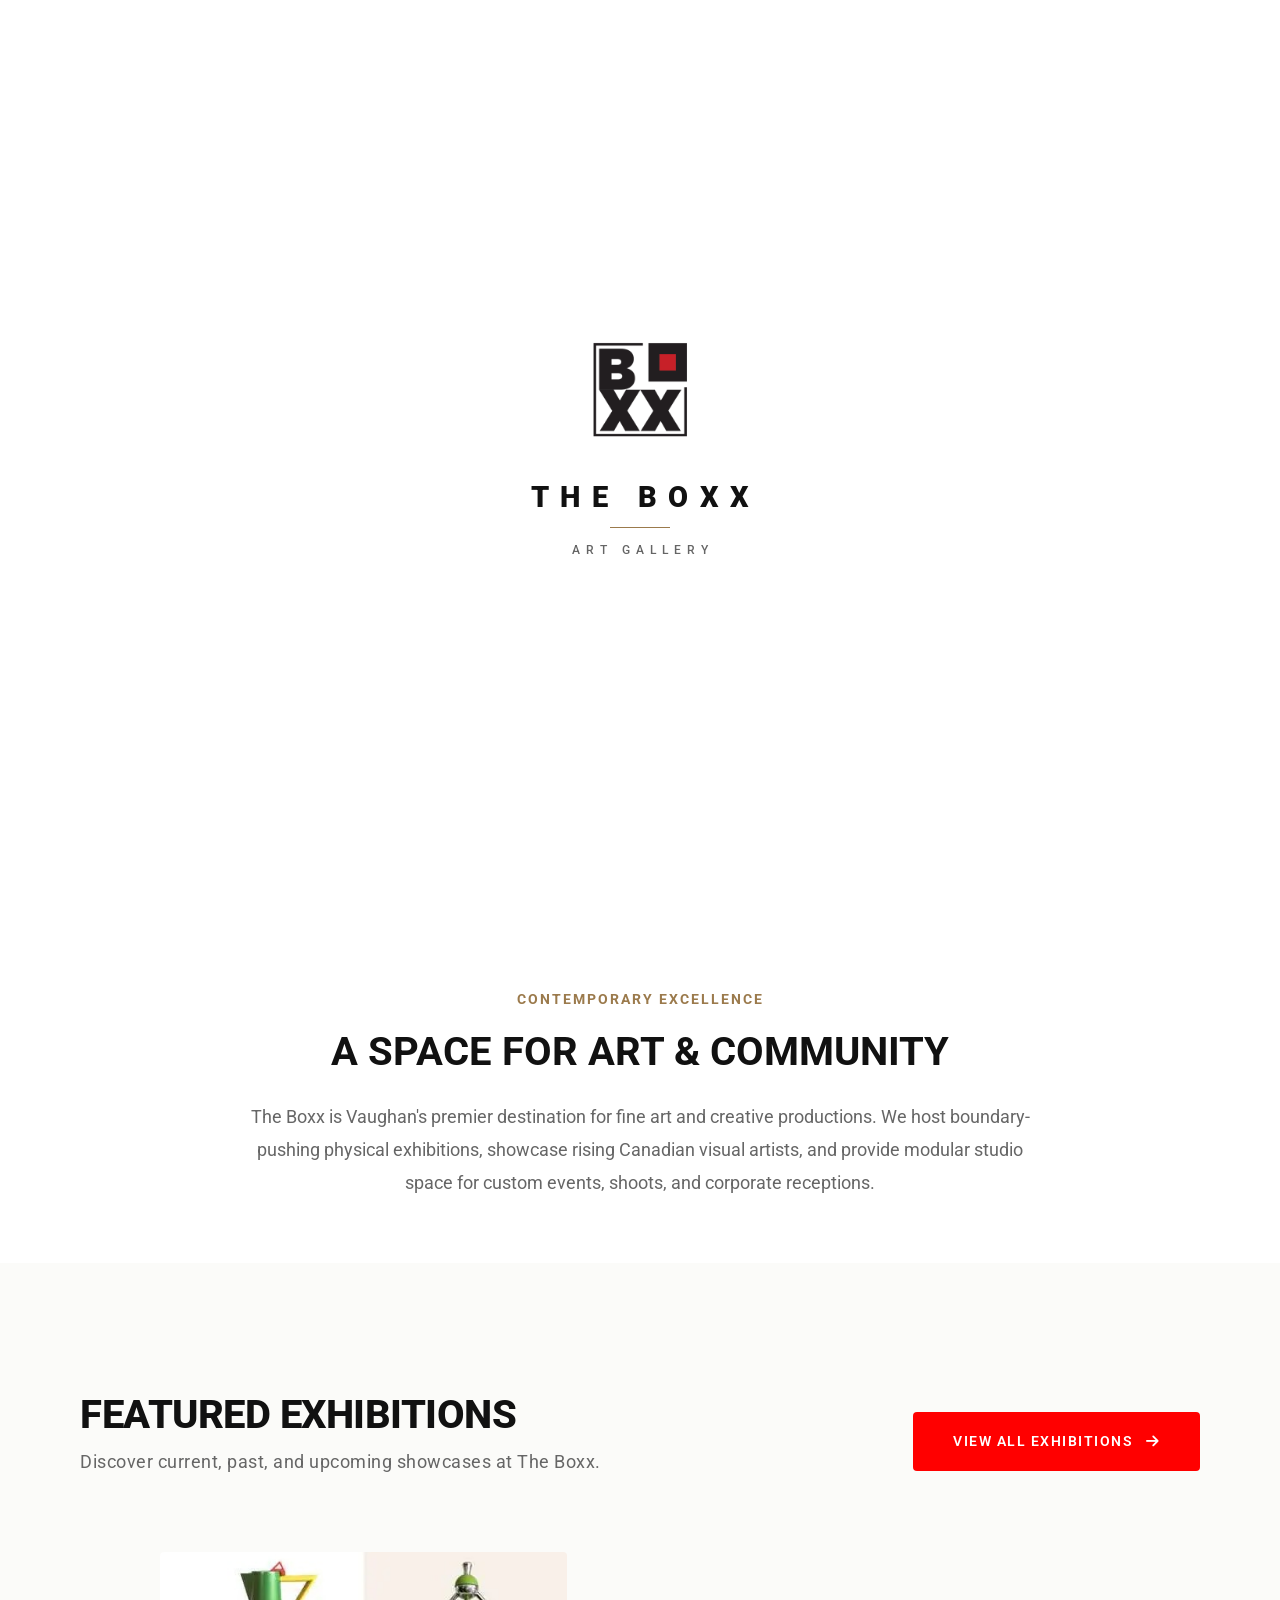
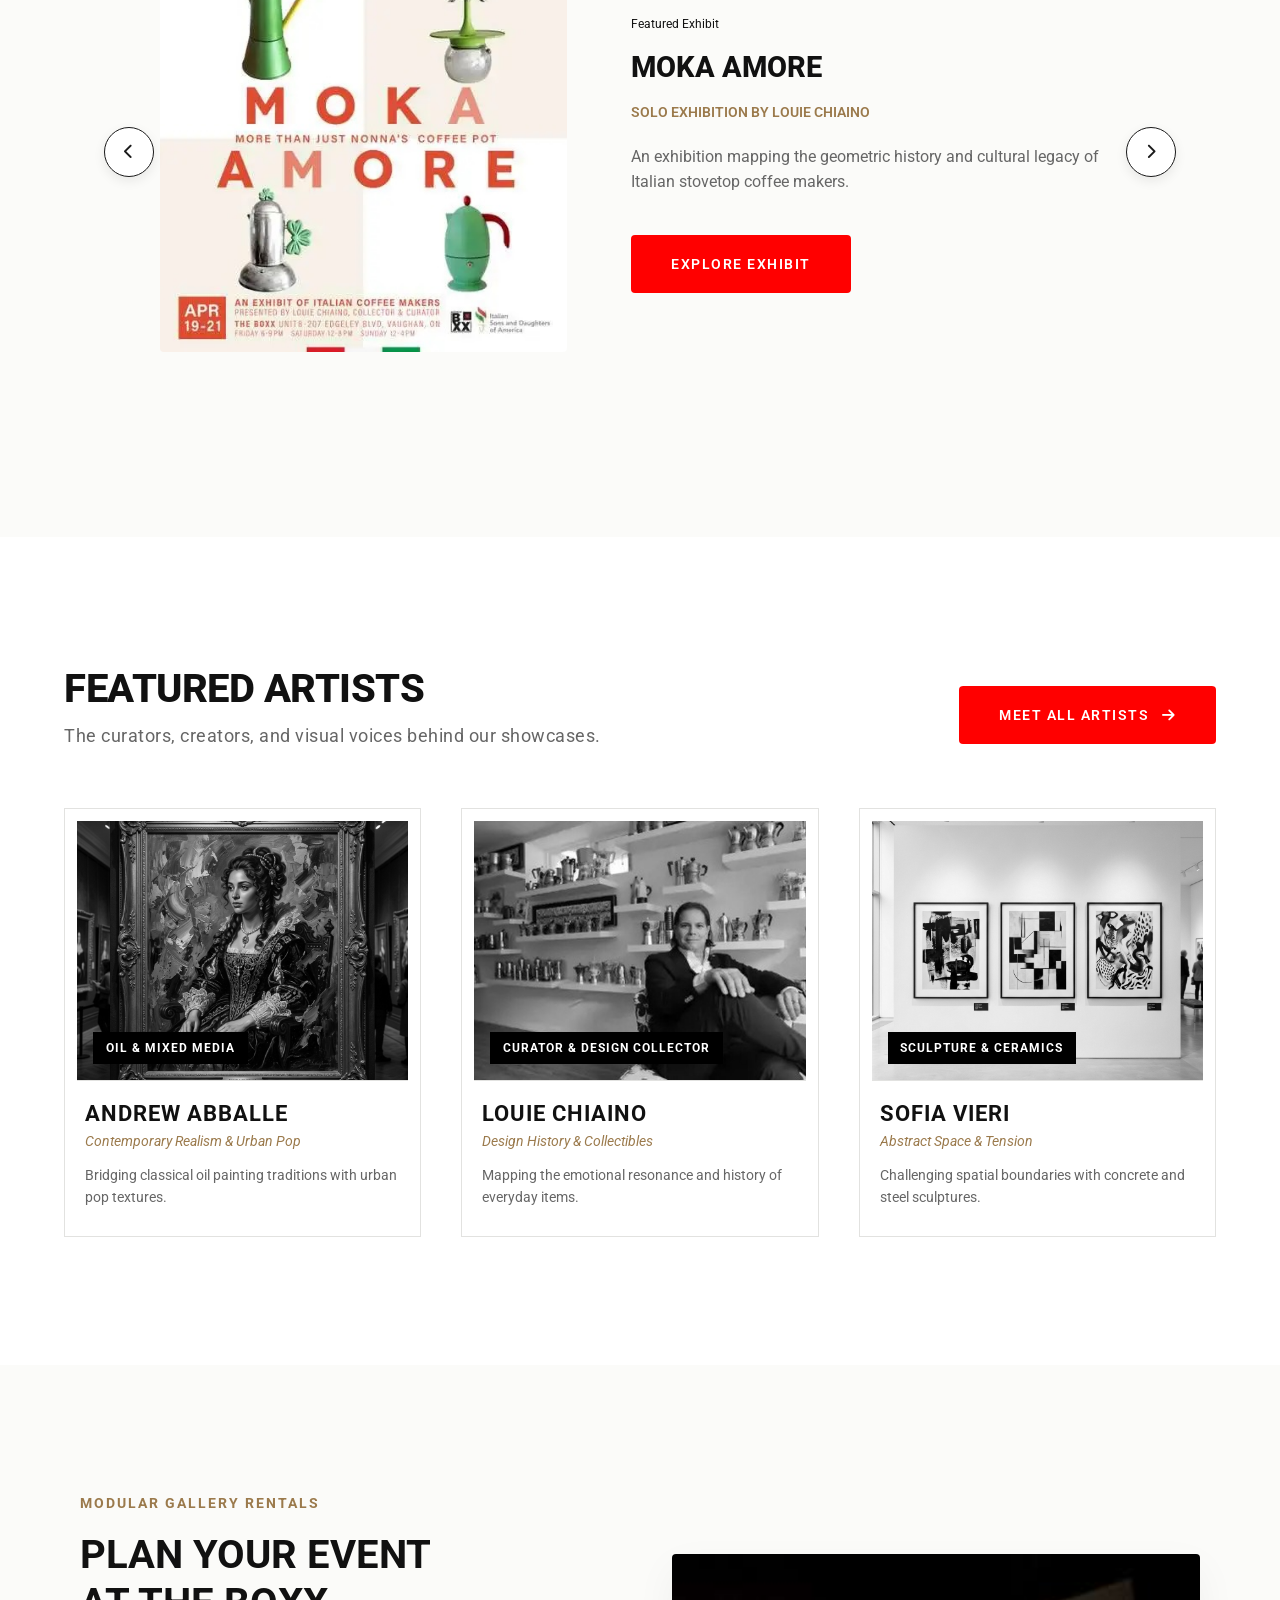
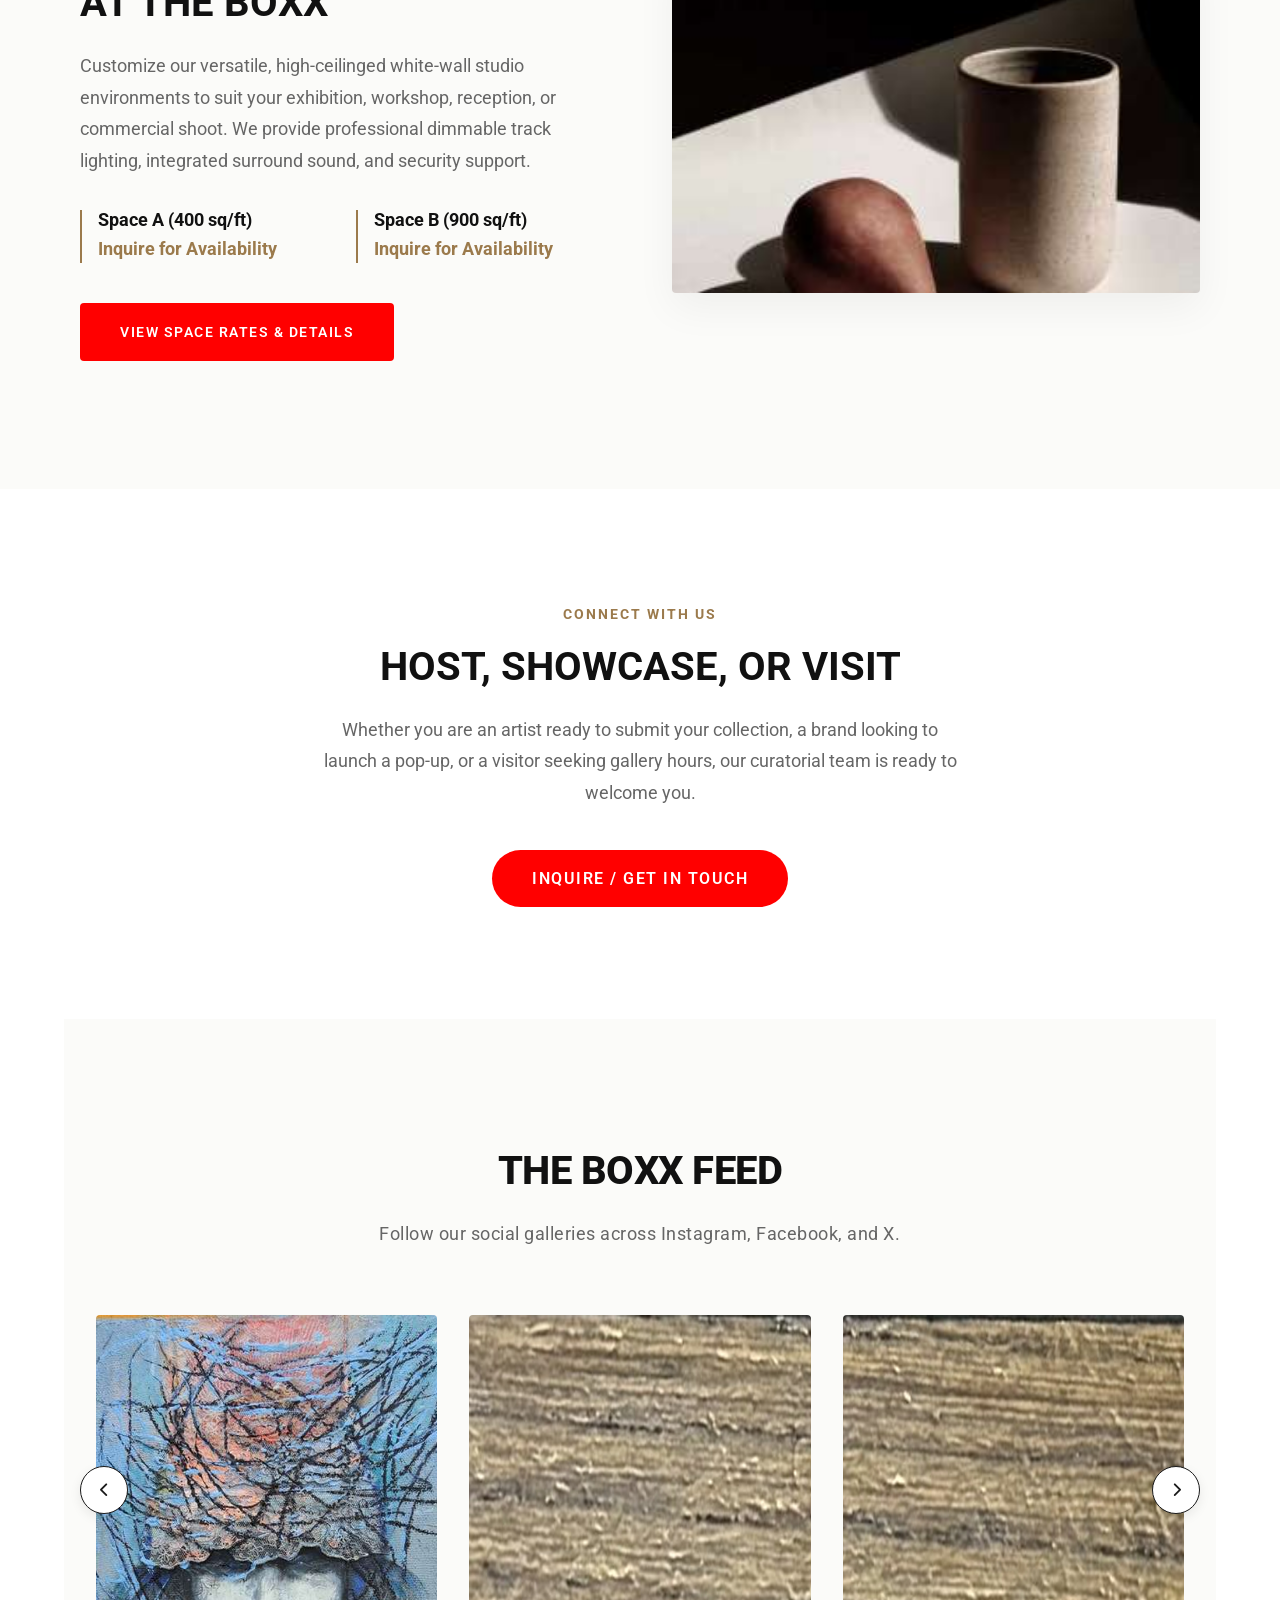
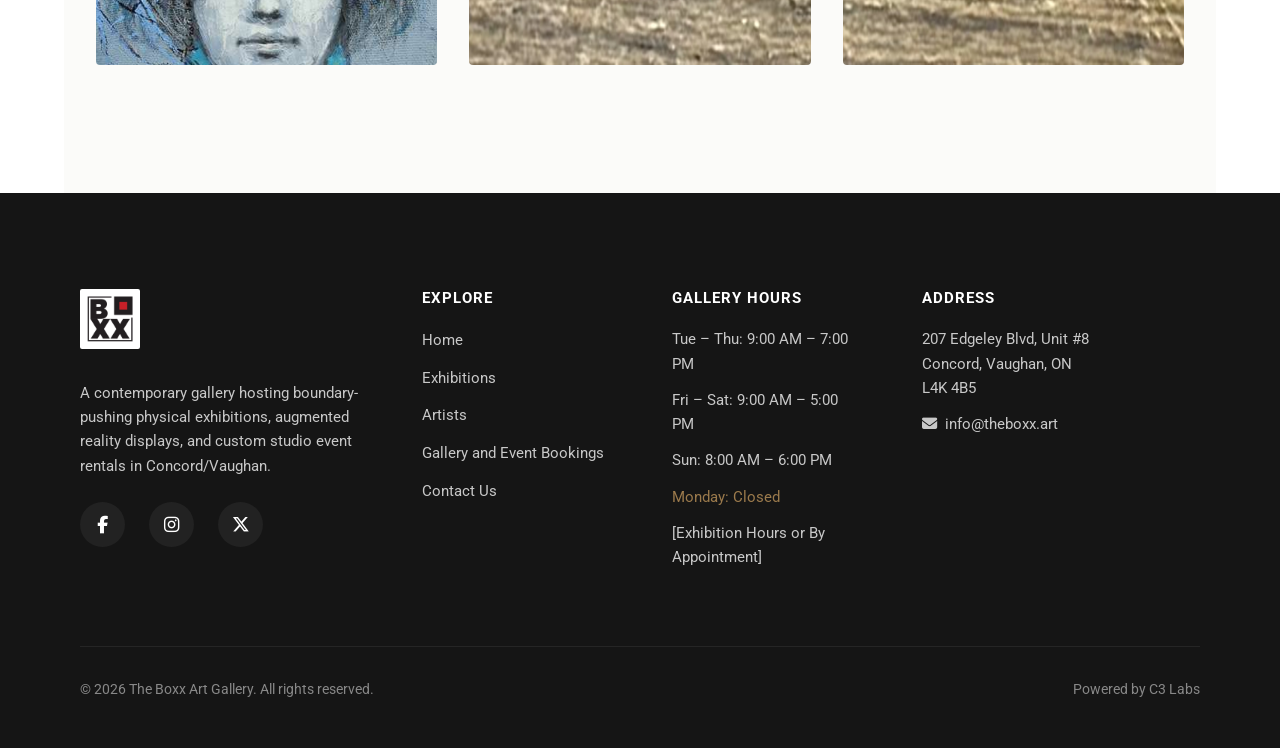
==== commit 2712106e: "Add files via upload" ====
--- a/index.html
+++ b/index.html
@@ -192,7 +192,6 @@
             </div>
           </div>
         </div>
-        </div>
         
         <div class="past-exhibits-arrows">
           <button class="past-exhibits-arrow" id="past-prev" aria-label="Previous Slide"><i class="fa-solid fa-chevron-left"></i></button>
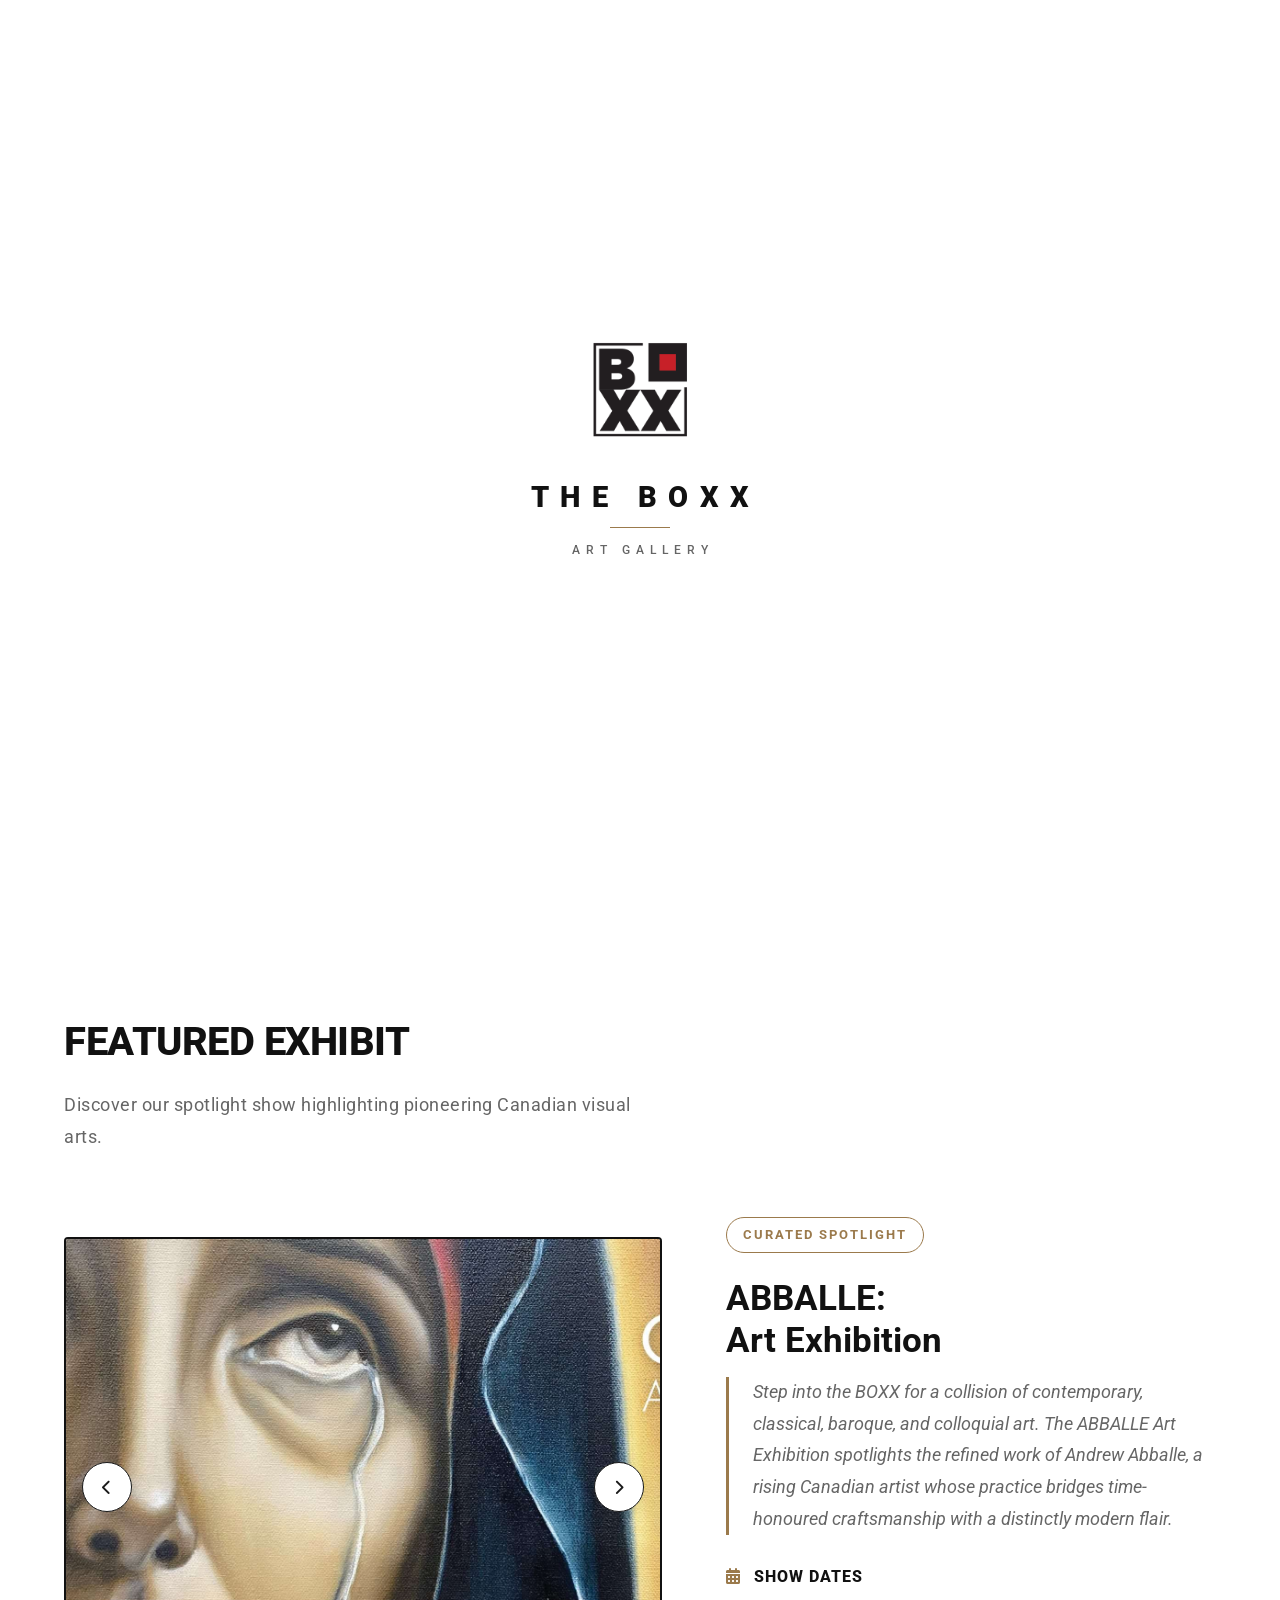
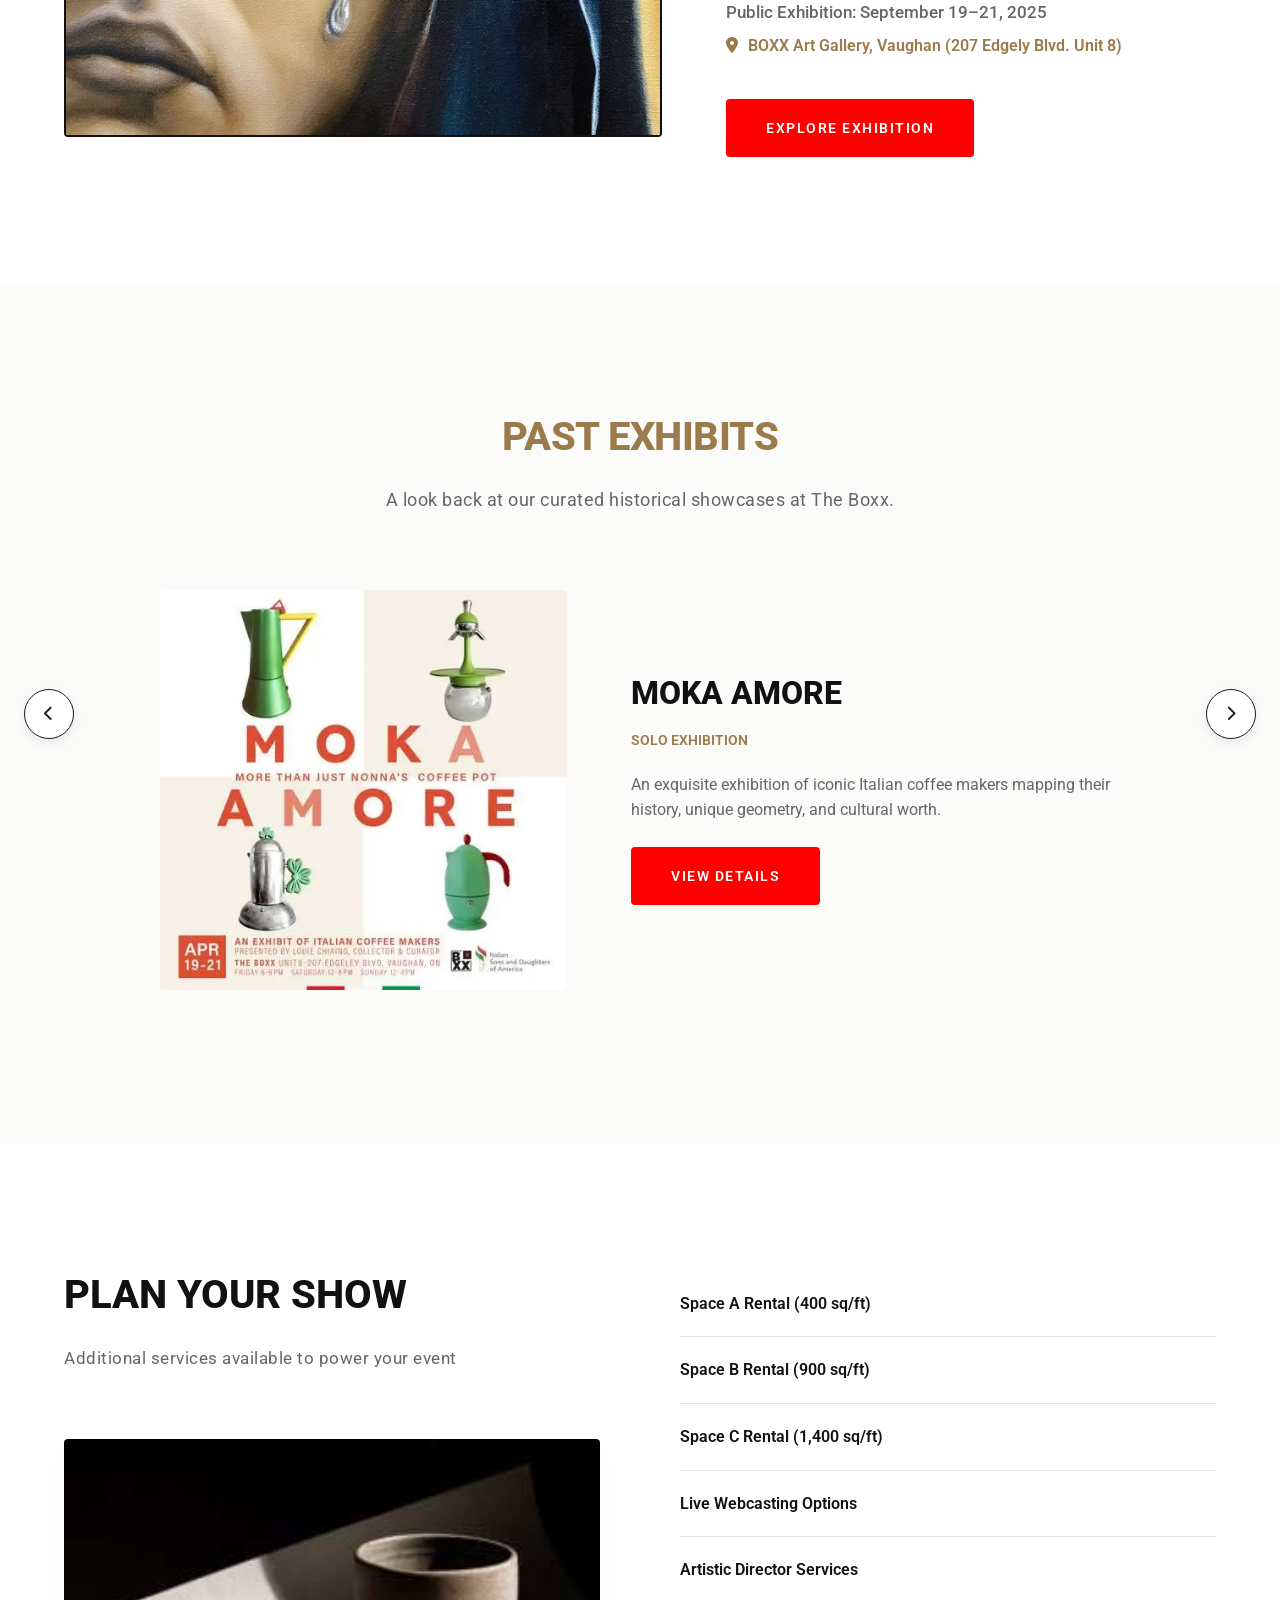
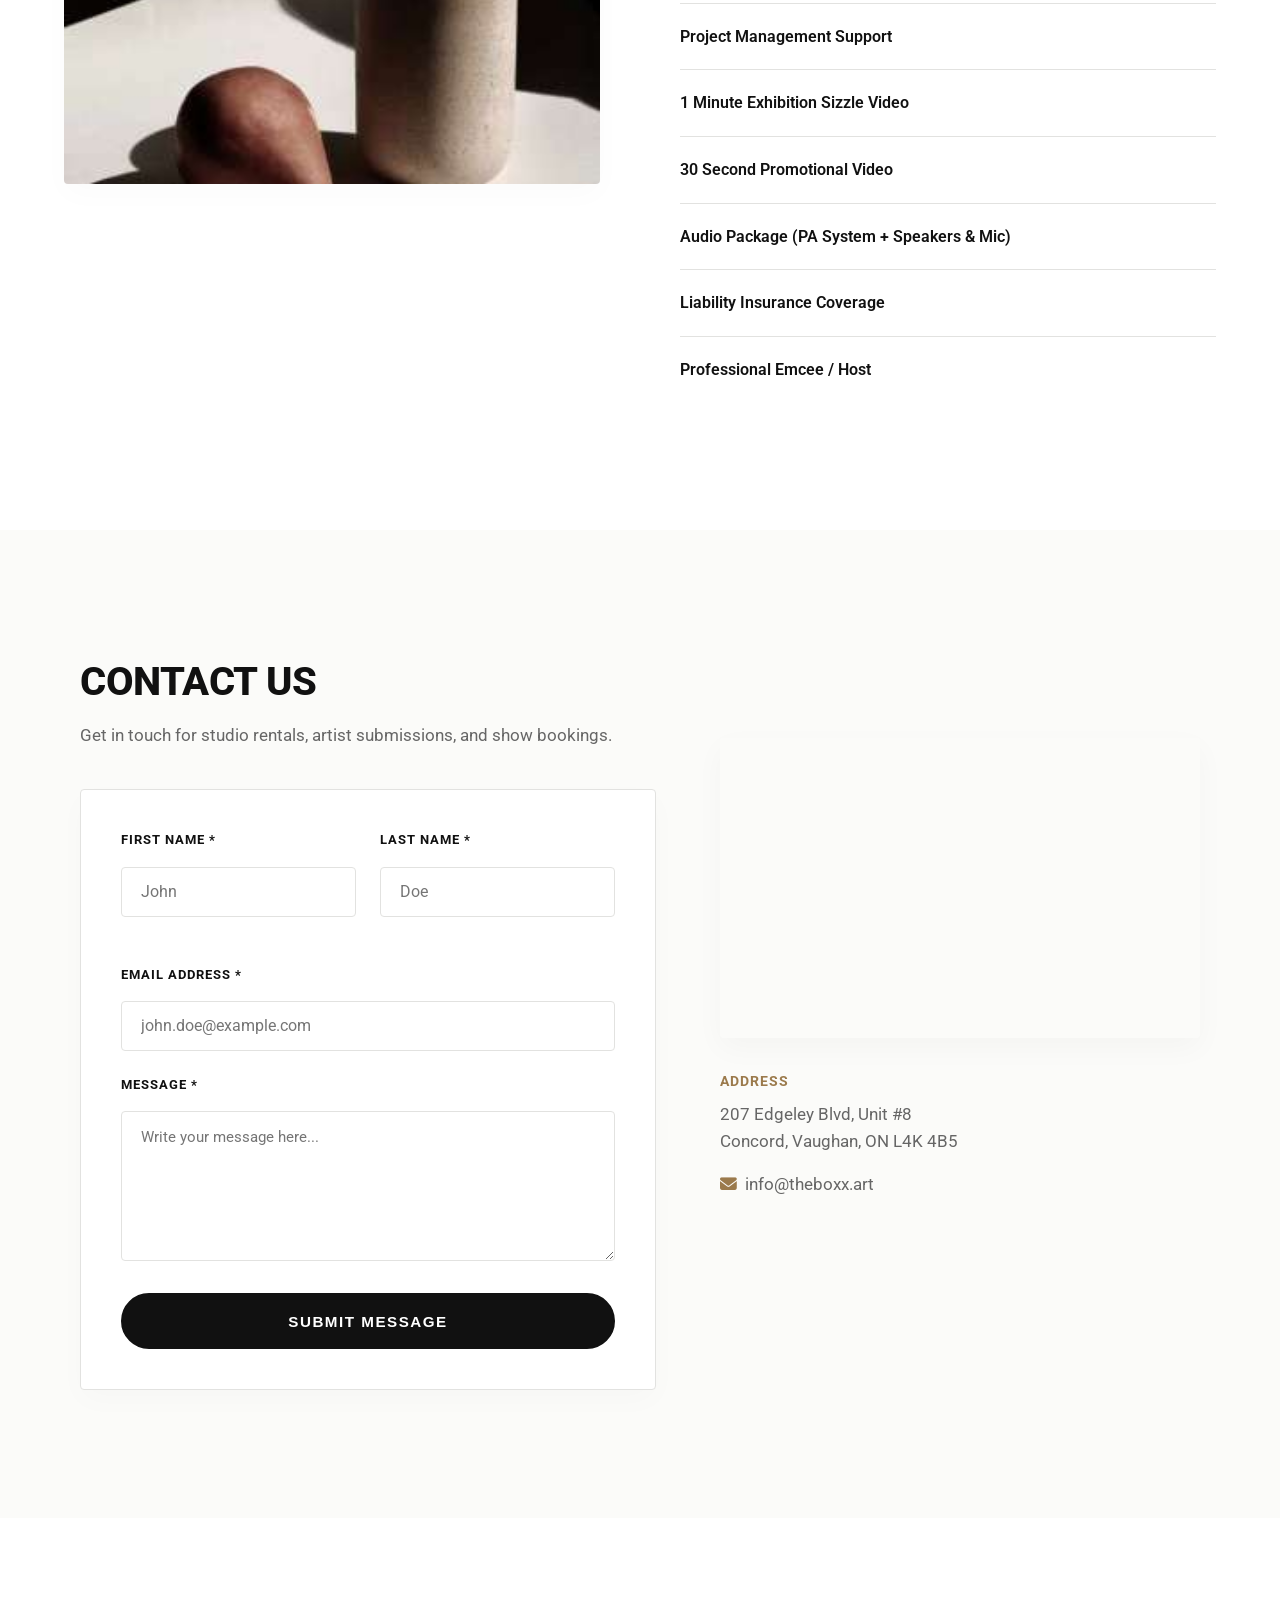
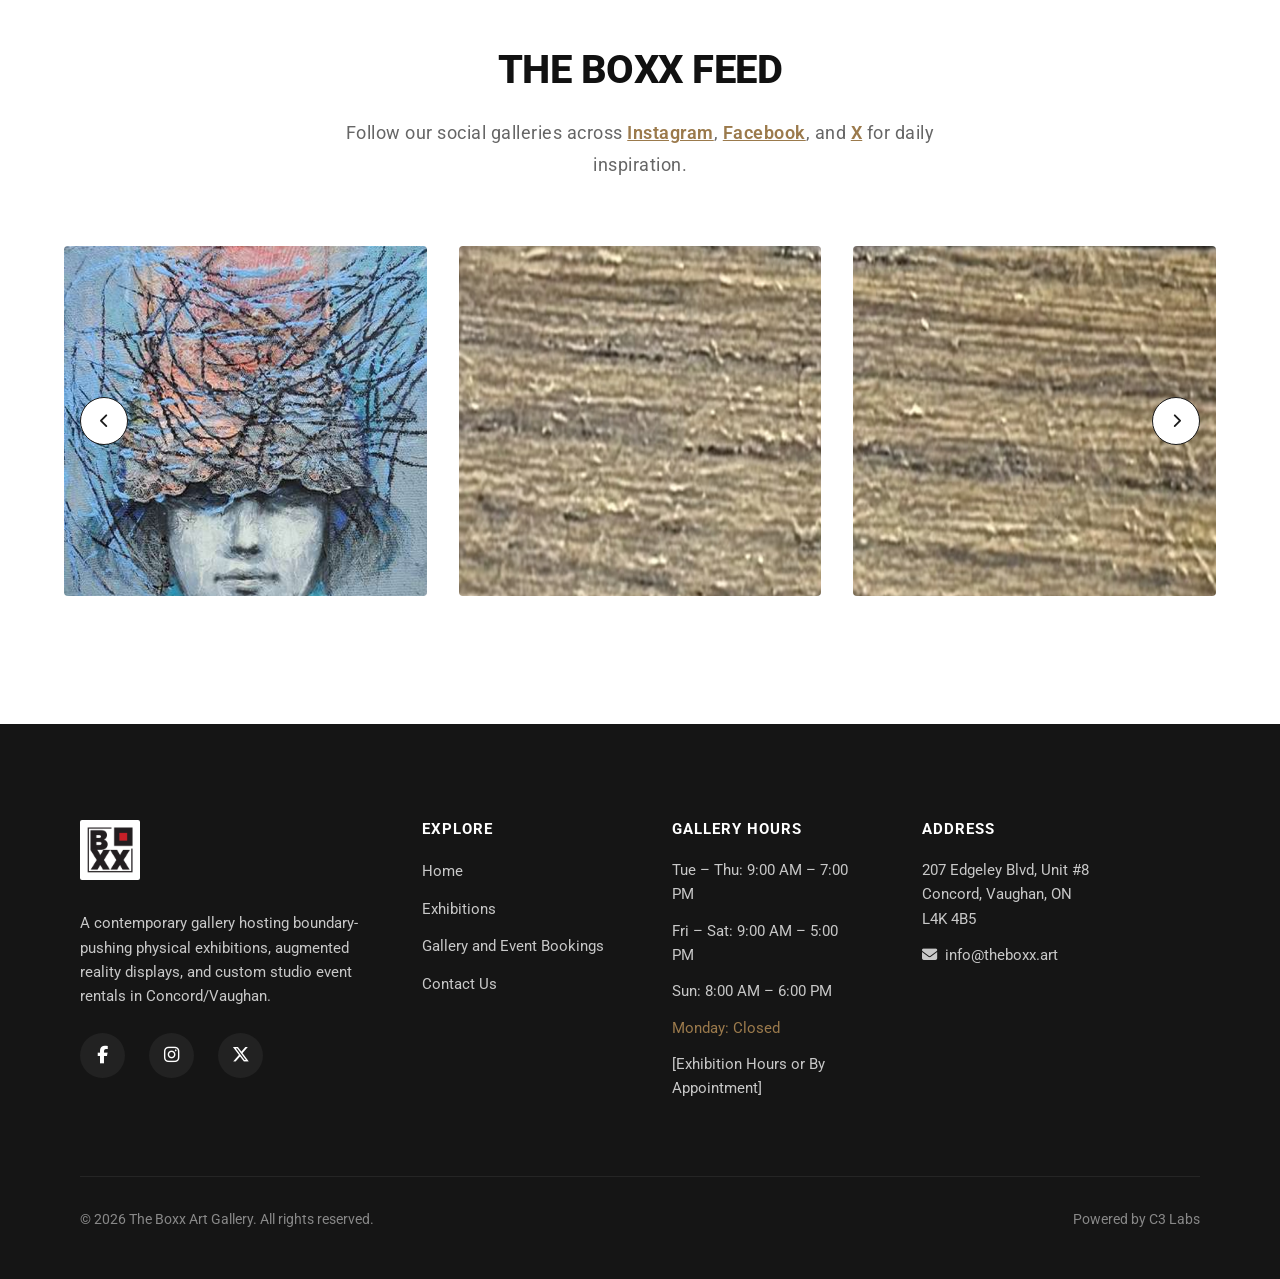
==== commit c7a22954: "Add files via upload" ====
--- a/index.html
+++ b/index.html
@@ -14,6 +14,7 @@
 </head>
 <body>
   <script>
+    // Prevent FOUC: if they have seen the intro, don't apply loading-active
     if (!sessionStorage.getItem('theboxx_intro_seen')) {
       document.body.classList.add('loading-active');
     }
@@ -35,17 +36,19 @@
   <header class="navbar">
     <div class="container">
       <a href="index.html" class="nav-brand">
+        <!-- Official Logo Integrated -->
         <img src="assets/logo.png" alt="The Boxx Logo" class="nav-logo" style="height: 45px; width: auto; object-fit: contain;">
       </a>
       
+      <!-- Nav Menu -->
       <nav>
         <ul class="nav-menu">
           <li class="nav-item active"><a href="index.html">Home</a></li>
-          <li class="nav-item"><a href="exhibitions.html">Exhibitions</a></li>
-          <li class="nav-item"><a href="artists.html">Artists</a></li>
+          <li class="nav-item"><a href="currentexhibits.html">Exhibitions</a></li>
           <li class="nav-item"><a href="rates.html">Gallery and Event Bookings</a></li>
           <li class="nav-item"><a href="contact.html">Contact</a></li>
           
+          <!-- Mobile Social Links (Inside mobile menu, prominent size) -->
           <li class="nav-socials mobile-only" style="display: none;">
             <a href="https://www.facebook.com/theboxx" class="nav-social-icon" target="_blank" aria-label="Facebook"><i class="fab fa-facebook-f"></i></a>
             <a href="https://www.instagram.com/theboxx.art" class="nav-social-icon" target="_blank" aria-label="Instagram"><i class="fab fa-instagram"></i></a>
@@ -54,12 +57,14 @@
         </ul>
       </nav>
 
+      <!-- Desktop Socials -->
       <div class="nav-socials desktop-only">
         <a href="https://www.facebook.com/theboxx" class="nav-social-icon" target="_blank" aria-label="Facebook"><i class="fab fa-facebook-f"></i></a>
         <a href="https://www.instagram.com/theboxx.art" class="nav-social-icon" target="_blank" aria-label="Instagram"><i class="fab fa-instagram"></i></a>
         <a href="https://x.com/theboxx" class="nav-social-icon" target="_blank" aria-label="X"><i class="fab fa-x-twitter"></i></a>
       </div>
 
+      <!-- Hamburger Menu (Mobile Toggle) -->
       <button class="nav-hamburger" aria-label="Toggle Navigation">
         <span></span>
         <span></span>
@@ -68,50 +73,23 @@
     </div>
   </header>
 
-  <!-- Hero Slider -->
+  <!-- Hero Slider (3 Images) -->
   <section class="hero-slider">
     <div class="hero-slides">
       
-      <!-- Slide 1: Welcome -->
+      <!-- Slide 1: exhibition-with-copy-up-top -->
       <div class="hero-slide active">
-        <img src="assets/exhibition-with-copy-up-top.png" alt="The Boxx Art Space" class="hero-slide-img" style="object-position: center;">
-        <div class="container">
-          <div class="hero-slide-content">
-            
-            <h1 class="hero-slide-title">The Boxx <br>Art Gallery</h1>
-            <p class="hero-slide-desc">A premium, contemporary art gallery and creative event space located in Vaughan, Ontario.</p>
-            <div style="display: flex; gap: 1rem; margin-top: 2rem;">
-              <a href="exhibitions.html" class="btn-primary">View Exhibitions</a>
-              <a href="rates.html" class="btn-primary" style="background: transparent; border-color: #ffffff; color: #ffffff;">Gallery and Event Bookings</a>
-            </div>
-          </div>
-        </div>
-      </div>
-      
-      <!-- Slide 2: Exhibitions -->
+        <img src="assets/exhibition-with-copy-up-top.png" alt="The Boxx Exhibition" class="hero-slide-img" style="object-position: center;">
+      </div>
+      
+      <!-- Slide 2: leadership-banner -->
       <div class="hero-slide">
-        <img src="assets/leadership-banner.jpeg" alt="Portraits of Transit Exhibition" class="hero-slide-img">
-        <div class="container">
-          <div class="hero-slide-content">
-            
-            <h1 class="hero-slide-title">Contemplate <br>New Visions</h1>
-            <p class="hero-slide-desc">Step into curated showcases featuring boundaries-pushing physical, mixed-media, and digital art installations.</p>
-            <a href="exhibitions.html" class="btn-primary">Explore Exhibitions</a>
-          </div>
-        </div>
-      </div>
-      
-      <!-- Slide 3: Rentals -->
+        <img src="assets/leadership-banner.jpeg" alt="The Boxx Leadership" class="hero-slide-img" style="object-position: center;">
+      </div>
+      
+      <!-- Slide 3: banner-his -->
       <div class="hero-slide">
-        <img src="assets/banner-his.jpeg" alt="Contemporary art installation" class="hero-slide-img">
-        <div class="container">
-          <div class="hero-slide-content">
-            
-            <h1 class="hero-slide-title">Unbound <br>Creative Space</h1>
-            <p class="hero-slide-desc">High ceilings, clean white walls, and dimmable track lighting form the perfect canvas for your next event or show.</p>
-            <a href="rates.html" class="btn-primary">Gallery and Event Bookings</a>
-          </div>
-        </div>
+        <img src="assets/banner-his.jpeg" alt="The Boxx History" class="hero-slide-img" style="object-position: center;">
       </div>
 
     </div>
@@ -120,6 +98,7 @@
     <button class="hero-arrow prev" aria-label="Previous Slide"><i class="fa-solid fa-chevron-left"></i></button>
     <button class="hero-arrow next" aria-label="Next Slide"><i class="fa-solid fa-chevron-right"></i></button>
 
+    <!-- Hero Pagination -->
     <div class="hero-pagination">
       <span class="hero-dot active"></span>
       <span class="hero-dot"></span>
@@ -127,70 +106,99 @@
     </div>
   </section>
 
-  <!-- Welcome / Intro Section -->
-  <section class="section container" style="text-align: center; max-width: 800px; padding-top: 6rem; padding-bottom: 4rem;">
-    <span style="font-weight: 700; text-transform: uppercase; color: var(--primary-color); letter-spacing: 2px; font-size: 0.9rem;">Contemporary Excellence</span>
-    <h2 style="font-size: 2.5rem; margin-top: 1rem; margin-bottom: 1.5rem; text-transform: uppercase;">A Space for Art &amp; Community</h2>
-    <p style="font-size: 1.15rem; line-height: 1.8; color: var(--text-light);">
-      The Boxx is Vaughan's premier destination for fine art and creative productions. We host boundary-pushing physical exhibitions, showcase rising Canadian visual artists, and provide modular studio space for custom events, shoots, and corporate receptions.
-    </p>
+  <!-- Featured Exhibit Section -->
+  <section class="section container">
+    <h2 class="section-title">Featured Exhibit</h2>
+    <p class="section-subtitle">Discover our spotlight show highlighting pioneering Canadian visual arts.</p>
+    
+    <div class="featured-exhibit-block">
+      <!-- Image Showcase Carousel as requested in notes -->
+      <div class="featured-exhibit-gallery" style="border: 2px solid var(--text-dark);">
+        <div class="featured-exhibit-slider">
+          <!-- Slide 1: Andrew Abballe Poster Flyer (cropped to show artwork only) -->
+          <div class="featured-exhibit-slide active">
+            <img src="assets/abballe_promo.jpg" alt="Andrew Abballe Exhibition Promo Poster" style="object-position: left; object-fit: cover;">
+          </div>
+          <!-- Slide 2: Andrew Abballe Artwork Piece -->
+          <div class="featured-exhibit-slide">
+            <img src="assets/abballe_portrait.jpg" alt="Andrew Abballe Artwork Portrait Piece" style="object-position: center; object-fit: cover;">
+          </div>
+        </div>
+        
+        <!-- Slide Controls -->
+        <div class="featured-exhibit-arrows">
+          <button class="featured-exhibit-arrow" id="feat-prev" aria-label="Previous Featured Artwork" style="border: 1px solid var(--text-dark);"><i class="fa-solid fa-chevron-left"></i></button>
+          <button class="featured-exhibit-arrow" id="feat-next" aria-label="Next Featured Artwork" style="border: 1px solid var(--text-dark);"><i class="fa-solid fa-chevron-right"></i></button>
+        </div>
+      </div>
+      
+      <!-- Text details -->
+      <div class="featured-exhibit-text">
+        <span class="floating-badge" style="display: inline-block; font-size: 0.8rem; font-weight: 700; text-transform: uppercase; letter-spacing: 2px; color: var(--primary-color); border: 1px solid var(--primary-color); padding: 0.4rem 1rem; border-radius: 50px; margin-bottom: 1.5rem; animation: float 3s ease-in-out infinite;">Curated Spotlight</span>
+        <h3 style="font-size: 2.2rem; margin-bottom: 1rem; line-height: 1.2;">ABBALLE:<br>Art Exhibition</h3>
+        <blockquote>
+          Step into the BOXX for a collision of contemporary, classical, baroque, and colloquial art. The ABBALLE Art Exhibition spotlights the refined work of Andrew Abballe, a rising Canadian artist whose practice bridges time-honoured craftsmanship with a distinctly modern flair.
+        </blockquote>
+        
+        <div class="featured-exhibit-details">
+          <h4 style="margin-bottom: 0.75rem; font-weight: 800; color: var(--text-dark); letter-spacing: 1px;"><i class="fa-solid fa-calendar-days" style="color: var(--primary-color); margin-right: 8px;"></i> Show dates</h4>
+          <p style="margin-bottom: 0.5rem; font-weight: 500;">Public Exhibition: September 19–21, 2025</p>
+          <p style="color: var(--primary-color); font-weight: 600; font-size: 1rem;"><i class="fa-solid fa-location-dot" style="margin-right: 6px;"></i> BOXX Art Gallery, Vaughan (207 Edgely Blvd. Unit 8)</p>
+        </div>
+        
+        <a href="currentexhibits.html" class="btn-primary">Explore Exhibition</a>
+      </div>
+    </div>
   </section>
 
-  <!-- Home → Exhibitions Preview -->
+  <!-- Past Exhibits Section -->
   <section class="section section-alt">
     <div class="container">
-      <div style="display: flex; justify-content: space-between; align-items: flex-end; margin-bottom: 3rem; flex-wrap: wrap; gap: 1rem;">
-        <div>
-          <h2 class="section-title" style="margin-bottom: 0.5rem; text-align: left;">Featured Exhibitions</h2>
-          <p class="section-subtitle" style="margin-left: 0; text-align: left; margin-bottom: 0;">Discover current, past, and upcoming showcases at The Boxx.</p>
-        </div>
-        <a href="exhibitions.html" class="btn-primary" style="margin-bottom: 0.5rem;">View All Exhibitions <i class="fa-solid fa-arrow-right" style="margin-left: 8px;"></i></a>
-      </div>
-
-      <div class="past-exhibits-container" style="margin-bottom: 2rem;">
+      <h2 class="section-title" style="text-align: center; color: var(--primary-color);">Past Exhibits</h2>
+      <p class="section-subtitle" style="text-align: center; margin-left: auto; margin-right: auto; margin-bottom: 3rem;">A look back at our curated historical showcases at The Boxx.</p>
+      
+      <div class="past-exhibits-container">
         <div class="past-exhibits-slider">
-          
-          <!-- Exhibit 1: Moka Amore -->
+          <!-- Slide 1: Moka Amore -->
           <div class="past-exhibit-slide">
             <div class="past-exhibit-img">
               <img src="assets/mokaamore_1080x1080.jpeg" alt="Moka Amore Exhibition">
             </div>
             <div class="past-exhibit-text">
-              <span class="floating-badge" style="display: inline-block; font-size: 0.75rem; margin-bottom: 1rem;">Featured Exhibit</span>
-              <h3 style="font-weight: 800; text-transform: uppercase; font-size: 1.8rem;">Moka Amore</h3>
-              <p style="font-weight: 600; color: var(--primary-color); text-transform: uppercase; font-size: 0.9rem; margin-bottom: 1.25rem;">Solo Exhibition by Louie Chiaino</p>
-              <p>An exhibition mapping the geometric history and cultural legacy of Italian stovetop coffee makers.</p>
-              <a href="exhibition-moka-amore.html" class="btn-primary" style="display: inline-block; margin-top: 1rem;">Explore Exhibit</a>
-            </div>
-          </div>
-          
-          <!-- Exhibit 2: Abballe Exhibition -->
-          <div class="past-exhibit-slide">
-            <div class="past-exhibit-img">
-              <img src="assets/abballe_promo.jpg" alt="ABBALLE Art Exhibition">
-            </div>
-            <div class="past-exhibit-text">
-              <span class="floating-badge" style="display: inline-block; font-size: 0.75rem; margin-bottom: 1rem;">Spotlight</span>
-              <h3 style="font-weight: 800; text-transform: uppercase; font-size: 1.8rem;">ABBALLE Art Exhibition</h3>
-              <p style="font-weight: 600; color: var(--primary-color); text-transform: uppercase; font-size: 0.9rem; margin-bottom: 1.25rem;">Solo Showcase by Andrew Abballe</p>
-              <p>A collision of classical master craftsmanship with urban pop flair.</p>
-              <a href="exhibition-abballe.html" class="btn-primary" style="display: inline-block; margin-top: 1rem;">Explore Exhibit</a>
-            </div>
-          </div>
-          
-          <!-- Exhibit 3: Infinite Dreams -->
+              <h3 style="font-weight: 800; text-transform: uppercase;">Moka Amore</h3>
+              <p style="font-weight: 600; color: var(--primary-color); text-transform: uppercase; font-size: 0.9rem; margin-bottom: 1.25rem;">Solo Exhibition</p>
+              <p>An exquisite exhibition of iconic Italian coffee makers mapping their history, unique geometry, and cultural worth.</p>
+              <a href="currentexhibits.html" class="btn-primary" style="display: inline-block;">View Details</a>
+            </div>
+          </div>
+          
+          <!-- Slide 2: Infinite Dreams -->
           <div class="past-exhibit-slide">
             <div class="past-exhibit-img">
               <img src="assets/Infinite-Dreams-scaled.jpg" alt="Infinite Dreams Exhibition">
             </div>
             <div class="past-exhibit-text">
-              <span class="floating-badge" style="display: inline-block; font-size: 0.75rem; margin-bottom: 1rem;">Group Exhibition</span>
-              <h3 style="font-weight: 800; text-transform: uppercase; font-size: 1.8rem;">Infinite Dreams</h3>
-              <p style="font-weight: 600; color: var(--primary-color); text-transform: uppercase; font-size: 0.9rem; margin-bottom: 1.25rem;">Mixed-Media Abstract Group</p>
-              <p>An abstract visual exploration of human consciousness and spatial reflections.</p>
-              <a href="exhibition-infinite-dreams.html" class="btn-primary" style="display: inline-block; margin-top: 1rem;">Explore Exhibit</a>
-            </div>
-          </div>
+              <h3 style="font-weight: 800; text-transform: uppercase;">Infinite Dreams</h3>
+              <p style="font-weight: 600; color: var(--primary-color); text-transform: uppercase; font-size: 0.9rem; margin-bottom: 1.25rem;">Group Exhibition</p>
+              <p>An abstract visual exploration of human consciousness, dreams, and spatial reflections by local Canadian artists.</p>
+              <a href="currentexhibits.html" class="btn-primary" style="display: inline-block;">View Details</a>
+            </div>
+          </div>
+          
+          <!-- Slide 3: EOS Ritratti del Mito -->
+          <div class="past-exhibit-slide">
+            <div class="past-exhibit-img">
+              <img src="assets/EOS-Ritratti-del-Mito-2017-cm-21x30-tecnica-mista-su-compensato-E-350_400.jpeg" alt="EOS Ritratti del Mito Exhibition">
+            </div>
+            <div class="past-exhibit-text">
+              <h3 style="font-weight: 800; text-transform: uppercase;">EOS Ritratti del Mito</h3>
+              <p style="font-weight: 600; color: var(--primary-color); text-transform: uppercase; font-size: 0.9rem; margin-bottom: 1.25rem;">Mixed-Media Showcase</p>
+              <p>A mixed-media showcase exploring mythology, classical portraits, and contemporary textures on wood plywood.</p>
+              <a href="currentexhibits.html" class="btn-primary" style="display: inline-block;">View Details</a>
+            </div>
+          </div>
+        </div>
+        </div>
         </div>
         
         <div class="past-exhibits-arrows">
@@ -201,107 +209,141 @@
     </div>
   </section>
 
-  <!-- Home → Artists Preview -->
+  <!-- Plan Your Show Section (Homepage Teaser) -->
   <section class="section container">
-    <div style="display: flex; justify-content: space-between; align-items: flex-end; margin-bottom: 3.5rem; flex-wrap: wrap; gap: 1rem;">
-      <div>
-        <h2 class="section-title" style="margin-bottom: 0.5rem; text-align: left;">Featured Artists</h2>
-        <p class="section-subtitle" style="margin-left: 0; text-align: left; margin-bottom: 0;">The curators, creators, and visual voices behind our showcases.</p>
-      </div>
-      <a href="artists.html" class="btn-primary" style="margin-bottom: 0.5rem;">Meet All Artists <i class="fa-solid fa-arrow-right" style="margin-left: 8px;"></i></a>
-    </div>
-
-    <div style="display: grid; grid-template-columns: repeat(auto-fit, minmax(300px, 1fr)); gap: 2.5rem;">
-      <!-- Artist 1: Andrew Abballe -->
-      <div class="past-exhibit-card" style="background: #ffffff; border: 1px solid var(--border-color); padding: 0.75rem; display: flex; flex-direction: column; cursor: pointer; transition: var(--transition-smooth);" onclick="location.href='artist-andrew-abballe.html'">
-        <div style="overflow: hidden; height: 260px; border-bottom: 1px solid var(--border-color); position: relative;">
-          <img src="assets/abballe_portrait.jpg" alt="Andrew Abballe" style="width: 100%; height: 100%; object-fit: cover; transition: var(--transition-smooth); filter: grayscale(100%);">
-          <span style="position: absolute; bottom: 1rem; left: 1rem; background: #000000; color: #ffffff; padding: 0.4rem 0.8rem; font-size: 0.75rem; font-weight: 700; text-transform: uppercase; letter-spacing: 1px;">Oil &amp; Mixed Media</span>
-        </div>
-        <div style="padding: 1.2rem 0.5rem 0.5rem 0.5rem;">
-          <h3 style="font-size: 1.4rem; text-transform: uppercase; letter-spacing: 1px; margin-bottom: 0.25rem;">Andrew Abballe</h3>
-          <p style="font-style: italic; font-size: 0.85rem; margin-bottom: 0.75rem; color: var(--primary-color);">Contemporary Realism &amp; Urban Pop</p>
-          <p style="font-size: 0.9rem; line-height: 1.5; color: var(--text-light); margin-bottom: 0.5rem;">Bridging classical oil painting traditions with urban pop textures.</p>
-        </div>
-      </div>
-
-      <!-- Artist 2: Louie Chiaino -->
-      <div class="past-exhibit-card" style="background: #ffffff; border: 1px solid var(--border-color); padding: 0.75rem; display: flex; flex-direction: column; cursor: pointer; transition: var(--transition-smooth);" onclick="location.href='artist-louie-chiaino.html'">
-        <div style="overflow: hidden; height: 260px; border-bottom: 1px solid var(--border-color); position: relative;">
-          <img src="assets/artist_louie_chiaino.png" alt="Louie Chiaino" style="width: 100%; height: 100%; object-fit: cover; transition: var(--transition-smooth); filter: grayscale(100%);">
-          <span style="position: absolute; bottom: 1rem; left: 1rem; background: #000000; color: #ffffff; padding: 0.4rem 0.8rem; font-size: 0.75rem; font-weight: 700; text-transform: uppercase; letter-spacing: 1px;">Curator &amp; Design Collector</span>
-        </div>
-        <div style="padding: 1.2rem 0.5rem 0.5rem 0.5rem;">
-          <h3 style="font-size: 1.4rem; text-transform: uppercase; letter-spacing: 1px; margin-bottom: 0.25rem;">Louie Chiaino</h3>
-          <p style="font-style: italic; font-size: 0.85rem; margin-bottom: 0.75rem; color: var(--primary-color);">Design History &amp; Collectibles</p>
-          <p style="font-size: 0.9rem; line-height: 1.5; color: var(--text-light); margin-bottom: 0.5rem;">Mapping the emotional resonance and history of everyday items.</p>
-        </div>
-      </div>
-
-      <!-- Artist 3: Sofia Vieri -->
-      <div class="past-exhibit-card" style="background: #ffffff; border: 1px solid var(--border-color); padding: 0.75rem; display: flex; flex-direction: column; cursor: pointer; transition: var(--transition-smooth);" onclick="location.href='artist-sofia-vieri.html'">
-        <div style="overflow: hidden; height: 260px; border-bottom: 1px solid var(--border-color); position: relative;">
-          <img src="assets/hero_gallery_3.png" alt="Sofia Vieri" style="width: 100%; height: 100%; object-fit: cover; transition: var(--transition-smooth); filter: grayscale(100%);">
-          <span style="position: absolute; bottom: 1rem; left: 1rem; background: #000000; color: #ffffff; padding: 0.4rem 0.8rem; font-size: 0.75rem; font-weight: 700; text-transform: uppercase; letter-spacing: 1px;">Sculpture &amp; Ceramics</span>
-        </div>
-        <div style="padding: 1.2rem 0.5rem 0.5rem 0.5rem;">
-          <h3 style="font-size: 1.4rem; text-transform: uppercase; letter-spacing: 1px; margin-bottom: 0.25rem;">Sofia Vieri</h3>
-          <p style="font-style: italic; font-size: 0.85rem; margin-bottom: 0.75rem; color: var(--primary-color);">Abstract Space &amp; Tension</p>
-          <p style="font-size: 0.9rem; line-height: 1.5; color: var(--text-light); margin-bottom: 0.5rem;">Challenging spatial boundaries with concrete and steel sculptures.</p>
-        </div>
-      </div>
+    <div class="plan-show-layout">
+      
+      <!-- Left Side Text & Image -->
+      <div class="plan-show-text">
+        <h2 style="font-size: 2.5rem; font-weight: 800; text-transform: uppercase; margin-bottom: 1.5rem;">Plan Your Show</h2>
+        <p class="rates-hero-desc">Additional services available to power your event</p>
+        <img src="assets/klee_painting.jpg" alt="Mit dem Ei by Paul Klee" style="width: 100%; border-radius: 4px; box-shadow: 0 10px 30px rgba(0,0,0,0.02); margin-top: 2rem;">
+      </div>
+
+      <!-- Right Side List -->
+      <ul class="plan-show-list">
+        <li class="plan-show-item">
+          <span class="plan-show-name">Space A Rental (400 sq/ft)</span>
+          
+        </li>
+        <li class="plan-show-item">
+          <span class="plan-show-name">Space B Rental (900 sq/ft)</span>
+          
+        </li>
+        <li class="plan-show-item">
+          <span class="plan-show-name">Space C Rental (1,400 sq/ft)</span>
+          
+        </li>
+        <li class="plan-show-item">
+          <span class="plan-show-name">Live Webcasting Options</span>
+          
+        </li>
+        <li class="plan-show-item">
+          <span class="plan-show-name">Artistic Director Services</span>
+          
+        </li>
+        <li class="plan-show-item">
+          <span class="plan-show-name">Project Management Support</span>
+          
+        </li>
+        <li class="plan-show-item">
+          <span class="plan-show-name">1 Minute Exhibition Sizzle Video</span>
+          
+        </li>
+        <li class="plan-show-item">
+          <span class="plan-show-name">30 Second Promotional Video</span>
+          
+        </li>
+        <li class="plan-show-item">
+          <span class="plan-show-name">Audio Package (PA System + Speakers &amp; Mic)</span>
+          
+        </li>
+        <li class="plan-show-item">
+          <span class="plan-show-name">Liability Insurance Coverage</span>
+          
+        </li>
+        <li class="plan-show-item">
+          <span class="plan-show-name">Professional Emcee / Host</span>
+          
+        </li>
+      </ul>
+
     </div>
   </section>
 
-  <!-- Home → Rentals Preview -->
+  <!-- Contact Us Section (Homepage) -->
   <section class="section section-alt">
-    <div class="container" style="display: grid; grid-template-columns: 1fr 1fr; gap: 4rem; align-items: center; flex-wrap: wrap;">
-      <div>
-        <span style="font-weight: 700; text-transform: uppercase; color: var(--primary-color); letter-spacing: 2px; font-size: 0.85rem; display: block; margin-bottom: 1rem;">Modular Gallery Rentals</span>
-        <h2 style="font-size: 2.5rem; text-transform: uppercase; margin-bottom: 1.5rem;">Plan Your Event <br>At The Boxx</h2>
-        <p style="font-size: 1.1rem; line-height: 1.8; color: var(--text-light); margin-bottom: 2rem;">
-          Customize our versatile, high-ceilinged white-wall studio environments to suit your exhibition, workshop, reception, or commercial shoot. We provide professional dimmable track lighting, integrated surround sound, and security support.
-        </p>
-        <div style="display: grid; grid-template-columns: 1fr 1fr; gap: 1.5rem; margin-bottom: 2.5rem;">
-          <div style="border-left: 2px solid var(--primary-color); padding-left: 1rem;">
-            <h4 style="font-size: 1.1rem; margin-bottom: 0.25rem;">Space A (400 sq/ft)</h4>
-            <p style="font-weight: 700; color: var(--primary-color); font-size: 1.1rem; margin-top: 0.25rem;">Inquire for Availability</p>
-          </div>
-          <div style="border-left: 2px solid var(--primary-color); padding-left: 1rem;">
-            <h4 style="font-size: 1.1rem; margin-bottom: 0.25rem;">Space B (900 sq/ft)</h4>
-            <p style="font-weight: 700; color: var(--primary-color); font-size: 1.1rem; margin-top: 0.25rem;">Inquire for Availability</p>
-          </div>
-        </div>
-        <a href="rates.html" class="btn-primary">View Space Rates &amp; Details</a>
-      </div>
-      <div>
-        <img src="assets/klee_painting.jpg" alt="Mit dem Ei by Paul Klee" style="width: 100%; border-radius: 4px; box-shadow: 0 15px 40px rgba(0,0,0,0.05);">
-      </div>
-    </div>
-  </section>
-
-  <!-- Home → Contact Preview -->
-  <section class="section container" style="text-align: center; padding: 7rem 2rem;">
-    <div style="max-width: 650px; margin: 0 auto;">
-      <span style="font-weight: 700; text-transform: uppercase; color: var(--primary-color); letter-spacing: 2px; font-size: 0.85rem;">Connect With Us</span>
-      <h2 style="font-size: 2.5rem; text-transform: uppercase; margin-top: 1rem; margin-bottom: 1.5rem;">Host, Showcase, or Visit</h2>
-      <p style="font-size: 1.1rem; line-height: 1.8; color: var(--text-light); margin-bottom: 2.5rem;">
-        Whether you are an artist ready to submit your collection, a brand looking to launch a pop-up, or a visitor seeking gallery hours, our curatorial team is ready to welcome you.
-      </p>
-      <a href="contact.html" class="btn-primary" style="padding: 1rem 2.5rem; font-size: 1rem; border-radius: 50px;">Inquire / Get In Touch</a>
-    </div>
-  </section>
-
-  <!-- The Boxx Feed (Social Grid) -->
-  <section class="section section-alt container" style="padding-left: 0; padding-right: 0; max-width: 100%;">
-    <div class="container" style="text-align: center; margin-bottom: 3rem;">
+    <div class="container">
+      <div class="contact-layout" style="display: grid; grid-template-columns: 1.2fr 1fr; gap: 4rem; align-items: start;">
+        
+        <!-- Left Column: Form -->
+        <div class="contact-form-col">
+          <h2 class="section-title" style="margin-bottom: 1rem; text-align: left;">Contact Us</h2>
+          <p style="color: var(--text-light); margin-bottom: 2.5rem; font-size: 1.05rem;">Get in touch for studio rentals, artist submissions, and show bookings.</p>
+          
+          <div class="contact-form-box" style="background: #ffffff; padding: 2.5rem; border-radius: 4px; box-shadow: 0 10px 30px rgba(0,0,0,0.02);">
+            <form id="homepage-contact-form">
+              <div class="contact-form-row" style="display: flex; gap: 1.5rem; margin-bottom: 1.5rem;">
+                <div class="form-group" style="flex: 1;">
+                  <label for="home-first-name">First Name *</label>
+                   <input type="text" id="home-first-name" class="form-control" placeholder="John" required>
+                 </div>
+                 <div class="form-group" style="flex: 1;">
+                   <label for="home-last-name">Last Name *</label>
+                   <input type="text" id="home-last-name" class="form-control" placeholder="Doe" required>
+                 </div>
+               </div>
+               
+               <div class="form-group" style="margin-bottom: 1.5rem;">
+                 <label for="home-email">Email Address *</label>
+                 <input type="email" id="home-email" class="form-control" placeholder="john.doe@example.com" required>
+               </div>
+               
+               <div class="form-group" style="margin-bottom: 2rem;">
+                 <label for="home-message">Message *</label>
+                 <textarea id="home-message" class="form-control" placeholder="Write your message here..." required style="height: 120px;"></textarea>
+               </div>
+               
+               <button type="submit" class="btn-submit" style="width: 100%;">Submit Message</button>
+             </form>
+           </div>
+         </div>
+
+         <!-- Right Column: Map & Info -->
+         <div class="contact-info-col">
+           <div class="map-container" style="height: 300px; border-radius: 4px; overflow: hidden; box-shadow: 0 10px 30px rgba(0,0,0,0.03); margin-top: 5rem;">
+             <iframe 
+               src="https://maps.google.com/maps?q=207%20Edgeley%20Blvd%2C%20Unit%20%238%20Concord%2C%20ON%20L4K%204B5&amp;t=m&amp;z=14&amp;output=embed&amp;iwloc=near" 
+               title="207 Edgeley Blvd, Unit #8 Concord, ON L4K 4B5" 
+               aria-label="207 Edgeley Blvd, Unit #8 Concord, ON L4K 4B5"
+               allowfullscreen="" 
+               loading="lazy"
+               style="border: 0; width: 100%; height: 100%;">
+             </iframe>
+           </div>
+           
+           <div style="margin-top: 2rem;">
+             <p style="font-weight: 700; text-transform: uppercase; margin-bottom: 0.5rem; font-size: 0.9rem; letter-spacing: 1px; color: var(--primary-color);">Address</p>
+             <p style="font-size: 1.05rem; line-height: 1.6;">207 Edgeley Blvd, Unit #8<br>Concord, Vaughan, ON L4K 4B5</p>
+             <p style="margin-top: 1rem; font-size: 1.05rem;"><i class="fa-solid fa-envelope" style="margin-right: 8px; color: var(--primary-color);"></i>info@theboxx.art</p>
+           </div>
+         </div>
+
+       </div>
+     </div>
+   </section>
+
+   <!-- Social Media Slider Carousel (3 items front of footer) -->
+   <section class="section container">
+    <div style="text-align: center;">
       <h2 class="section-title">The Boxx Feed</h2>
-      <p class="section-subtitle" style="margin-left: auto; margin-right: auto;">Follow our social galleries across Instagram, Facebook, and X.</p>
-    </div>
-
-    <div class="social-gallery-container" style="padding: 0 2rem;">
+      <p class="section-subtitle" style="margin-left: auto; margin-right: auto;">Follow our social galleries across <a href="https://www.instagram.com/theboxx.art" target="_blank" style="color: var(--primary-color); text-decoration: underline; font-weight: 600;">Instagram</a>, <a href="https://www.facebook.com/theboxx" target="_blank" style="color: var(--primary-color); text-decoration: underline; font-weight: 600;">Facebook</a>, and <a href="https://x.com/theboxx" target="_blank" style="color: var(--primary-color); text-decoration: underline; font-weight: 600;">X</a> for daily inspiration.</p>
+    </div>
+
+    <div class="social-gallery-container">
       <div class="social-slider">
-        <!-- Social Slide 1 -->
+        
+        <!-- Social Slide 1 (Instagram) -->
         <a href="https://www.instagram.com/theboxx.art" target="_blank" class="social-slide">
           <img src="assets/instagram_1.png" alt="Exhibition Gold Foil Painting">
           <div class="social-overlay">
@@ -310,7 +352,7 @@
           </div>
         </a>
 
-        <!-- Social Slide 2 -->
+        <!-- Social Slide 2 (Instagram) -->
         <a href="https://www.instagram.com/theboxx.art" target="_blank" class="social-slide">
           <img src="assets/instagram_2.png" alt="Green Light Gallery Installation">
           <div class="social-overlay">
@@ -319,7 +361,7 @@
           </div>
         </a>
 
-        <!-- Social Slide 3 -->
+        <!-- Social Slide 3 (Instagram) -->
         <a href="https://www.instagram.com/theboxx.art" target="_blank" class="social-slide">
           <img src="assets/instagram_3.png" alt="Industrial Sculpture Exhibition Room">
           <div class="social-overlay">
@@ -328,7 +370,7 @@
           </div>
         </a>
 
-        <!-- Social Slide 4 -->
+        <!-- Social Slide 4 (Instagram) -->
         <a href="https://www.instagram.com/theboxx.art" target="_blank" class="social-slide">
           <img src="assets/instagram_4.png" alt="Painting of Reclining Woman">
           <div class="social-overlay">
@@ -337,7 +379,7 @@
           </div>
         </a>
 
-        <!-- Social Slide 5 -->
+        <!-- Social Slide 5 (Instagram) -->
         <a href="https://www.instagram.com/theboxx.art" target="_blank" class="social-slide">
           <img src="assets/instagram_5.png" alt="Abstract Black and White Print Canvas">
           <div class="social-overlay">
@@ -345,8 +387,10 @@
             <span>Instagram Post</span>
           </div>
         </a>
-      </div>
-
+
+      </div>
+
+      <!-- Social Controls -->
       <div class="social-controls">
         <button class="social-arrow" id="social-prev" aria-label="Previous Social Photo"><i class="fa-solid fa-chevron-left"></i></button>
         <button class="social-arrow" id="social-next" aria-label="Next Social Photo"><i class="fa-solid fa-chevron-right"></i></button>
@@ -354,11 +398,14 @@
     </div>
   </section>
 
-  <!-- Footer -->
+  <!-- High-Contrast Vertical Footer -->
   <footer class="footer">
     <div class="container">
       <div class="footer-grid">
+        
+        <!-- Col 1: Brand -->
         <div class="footer-col">
+          <!-- Logo in Footer -->
           <img src="assets/logo.png" alt="The Boxx Logo" style="height: 60px; width: auto; object-fit: contain; margin-bottom: 1.5rem; background-color: #ffffff; padding: 6px; border-radius: 2px;">
           <p>A contemporary gallery hosting boundary-pushing physical exhibitions, augmented reality displays, and custom studio event rentals in Concord/Vaughan.</p>
           <div class="footer-socials">
@@ -368,17 +415,18 @@
           </div>
         </div>
 
+        <!-- Col 2: Navigation Links -->
         <div class="footer-col">
           <h4>Explore</h4>
           <ul class="footer-links">
             <li><a href="index.html">Home</a></li>
-            <li><a href="exhibitions.html">Exhibitions</a></li>
-            <li><a href="artists.html">Artists</a></li>
+            <li><a href="currentexhibits.html">Exhibitions</a></li>
             <li><a href="rates.html">Gallery and Event Bookings</a></li>
             <li><a href="contact.html">Contact Us</a></li>
           </ul>
         </div>
 
+        <!-- Col 3: Hours -->
         <div class="footer-col">
           <h4>Gallery Hours</h4>
           <p>Tue – Thu: 9:00 AM – 7:00 PM</p>
@@ -388,11 +436,13 @@
           <p>[Exhibition Hours or By Appointment]</p>
         </div>
 
+        <!-- Col 4: Location -->
         <div class="footer-col">
           <h4>Address</h4>
           <p>207 Edgeley Blvd, Unit #8<br>Concord, Vaughan, ON<br>L4K 4B5</p>
           <p><i class="fa-solid fa-envelope" style="margin-right: 8px;"></i>info@theboxx.art</p>
         </div>
+
       </div>
 
       <div class="footer-bottom">
--- a/styles.css
+++ b/styles.css
@@ -170,15 +170,6 @@
 .nav-social-icon:hover {
   color: var(--primary-hover);
   transform: translateY(-2px);
-}
-
-/* Media query utility classes for showing/hiding elements */
-.mobile-only {
-  display: none !important;
-}
-
-.desktop-only {
-  display: flex !important;
 }
 
 /* Hamburger Menu button */
@@ -1594,14 +1585,6 @@
 }
 
 @media (max-width: 767px) {
-  .mobile-only {
-    display: flex !important;
-  }
-  
-  .desktop-only {
-    display: none !important;
-  }
-
   :root {
     --header-height: 70px;
   }
@@ -2600,106 +2583,52 @@
 }
 
 .lightbox-content-wrapper {
-  max-width: 1000px;
-  width: 90%;
-  max-height: 85vh;
-  display: flex;
-  flex-direction: row;
-  align-items: stretch;
-  background-color: #151515;
-  border: 1px solid #333333;
-  box-shadow: 0 30px 60px rgba(0, 0, 0, 0.8);
+  max-width: 80%;
+  max-height: 80%;
+  display: flex;
+  flex-direction: column;
+  align-items: center;
+  justify-content: center;
   position: relative;
   transform: scale(0.95);
   transition: transform 0.4s cubic-bezier(0.25, 1, 0.5, 1);
-  overflow: hidden;
-  border-radius: 4px;
 }
 
 .lightbox-backdrop.active .lightbox-content-wrapper {
   transform: scale(1);
 }
 
-.lightbox-img-col {
-  flex: 1.2;
-  display: flex;
-  align-items: center;
-  justify-content: center;
-  background-color: #0b0b0b;
-  padding: 2rem;
-}
-
-.lightbox-img-col img {
+.lightbox-content-wrapper img {
   max-width: 100%;
-  max-height: 65vh;
+  max-height: 70vh;
+  border: 1px solid #333333;
+  padding: 0.5rem;
+  background-color: #1a1a1a;
+  box-shadow: 0 20px 50px rgba(0,0,0,0.5);
   object-fit: contain;
-  box-shadow: 0 10px 30px rgba(0,0,0,0.5);
-  border: 1px solid #222;
-}
-
-.lightbox-info-col {
-  flex: 0.8;
-  padding: 3rem;
-  display: flex;
-  flex-direction: column;
-  justify-content: center;
-  border-left: 1px solid #2a2a2a;
-  text-align: left;
-  color: #ffffff;
-  overflow-y: auto;
-}
-
-.lightbox-info-col h3 {
-  color: #ffffff;
-  font-size: 1.8rem;
+}
+
+.lightbox-caption-box {
+  text-align: center;
+  margin-top: 1.5rem;
+  color: #ffffff;
+  animation: fadeInUp 0.4s ease-out;
+}
+
+.lightbox-caption-box h4 {
+  color: #ffffff;
+  font-size: 1.25rem;
   text-transform: uppercase;
   letter-spacing: 1px;
   margin-bottom: 0.25rem;
-  line-height: 1.2;
-}
-
-.lightbox-info-col p.artist {
+}
+
+.lightbox-caption-box p {
   color: var(--primary-color);
+  font-size: 0.9rem;
+  text-transform: uppercase;
   font-weight: 700;
-  text-transform: uppercase;
   letter-spacing: 1.5px;
-  font-size: 0.95rem;
-  margin-bottom: 0;
-}
-
-.lightbox-meta-list {
-  list-style: none;
-  padding: 0;
-  margin: 1.5rem 0;
-  border-top: 1px solid #2a2a2a;
-  border-bottom: 1px solid #2a2a2a;
-  padding: 1.2rem 0;
-}
-
-.lightbox-meta-list li {
-  margin-bottom: 0.6rem;
-  font-size: 0.95rem;
-  color: #eee;
-}
-
-.lightbox-meta-list li:last-child {
-  margin-bottom: 0;
-}
-
-.lightbox-meta-list strong {
-  color: #888888;
-  text-transform: uppercase;
-  font-size: 0.75rem;
-  letter-spacing: 1px;
-  display: inline-block;
-  width: 110px;
-}
-
-.lightbox-info-col p.desc {
-  font-size: 0.95rem;
-  line-height: 1.7;
-  color: #cccccc;
-  margin: 0;
 }
 
 .lightbox-close-btn {
@@ -2824,36 +2753,6 @@
   
   .lightbox-content-wrapper {
     max-width: 90%;
-    flex-direction: column;
-    max-height: 85vh;
-    overflow-y: auto;
-  }
-  
-  .lightbox-img-col {
-    padding: 1rem;
-    flex: none;
-    background-color: #0b0b0b;
-  }
-  
-  .lightbox-img-col img {
-    max-height: 40vh;
-  }
-  
-  .lightbox-info-col {
-    padding: 1.5rem 2rem 2.5rem 2rem;
-    flex: none;
-    border-left: none;
-    border-top: 1px solid #2a2a2a;
-  }
-  
-  .lightbox-info-col h3 {
-    font-size: 1.4rem;
-  }
-  
-  .lightbox-close-btn {
-    top: 15px;
-    right: 20px;
-    font-size: 2.5rem;
   }
   
   .modal-card {
@@ -3343,22 +3242,4 @@
   }
 }
 
-.past-exhibit-card {
-  background: var(--bg-light);
-  border: 1px solid var(--border-color);
-  padding: 0.75rem;
-  display: flex;
-  flex-direction: column;
-  cursor: pointer;
-  transition: var(--transition-smooth);
-}
-.past-exhibit-card:hover {
-  transform: translateY(-5px);
-  box-shadow: 0 10px 30px rgba(0, 0, 0, 0.05);
-  border-color: var(--primary-hover);
-}
-.past-exhibit-card:hover img {
-  filter: grayscale(0%) !important;
-}
-
-
+
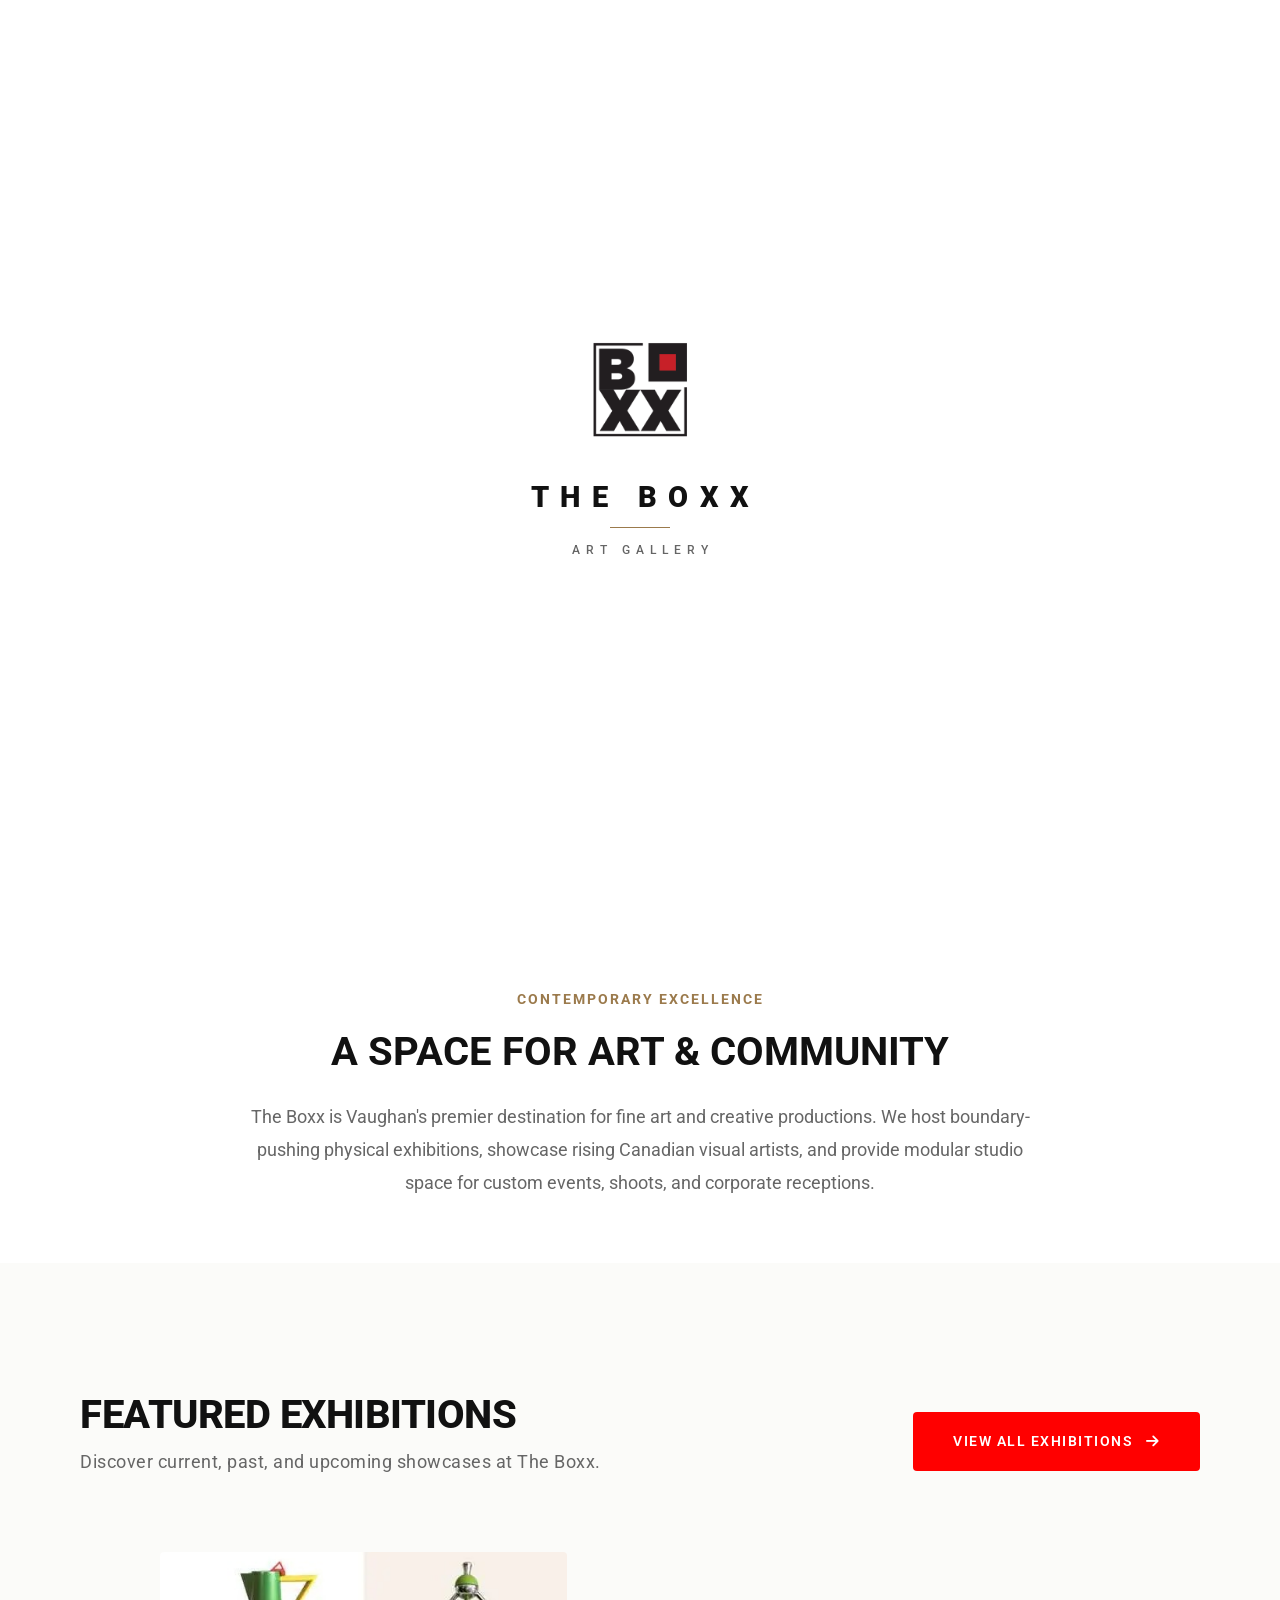
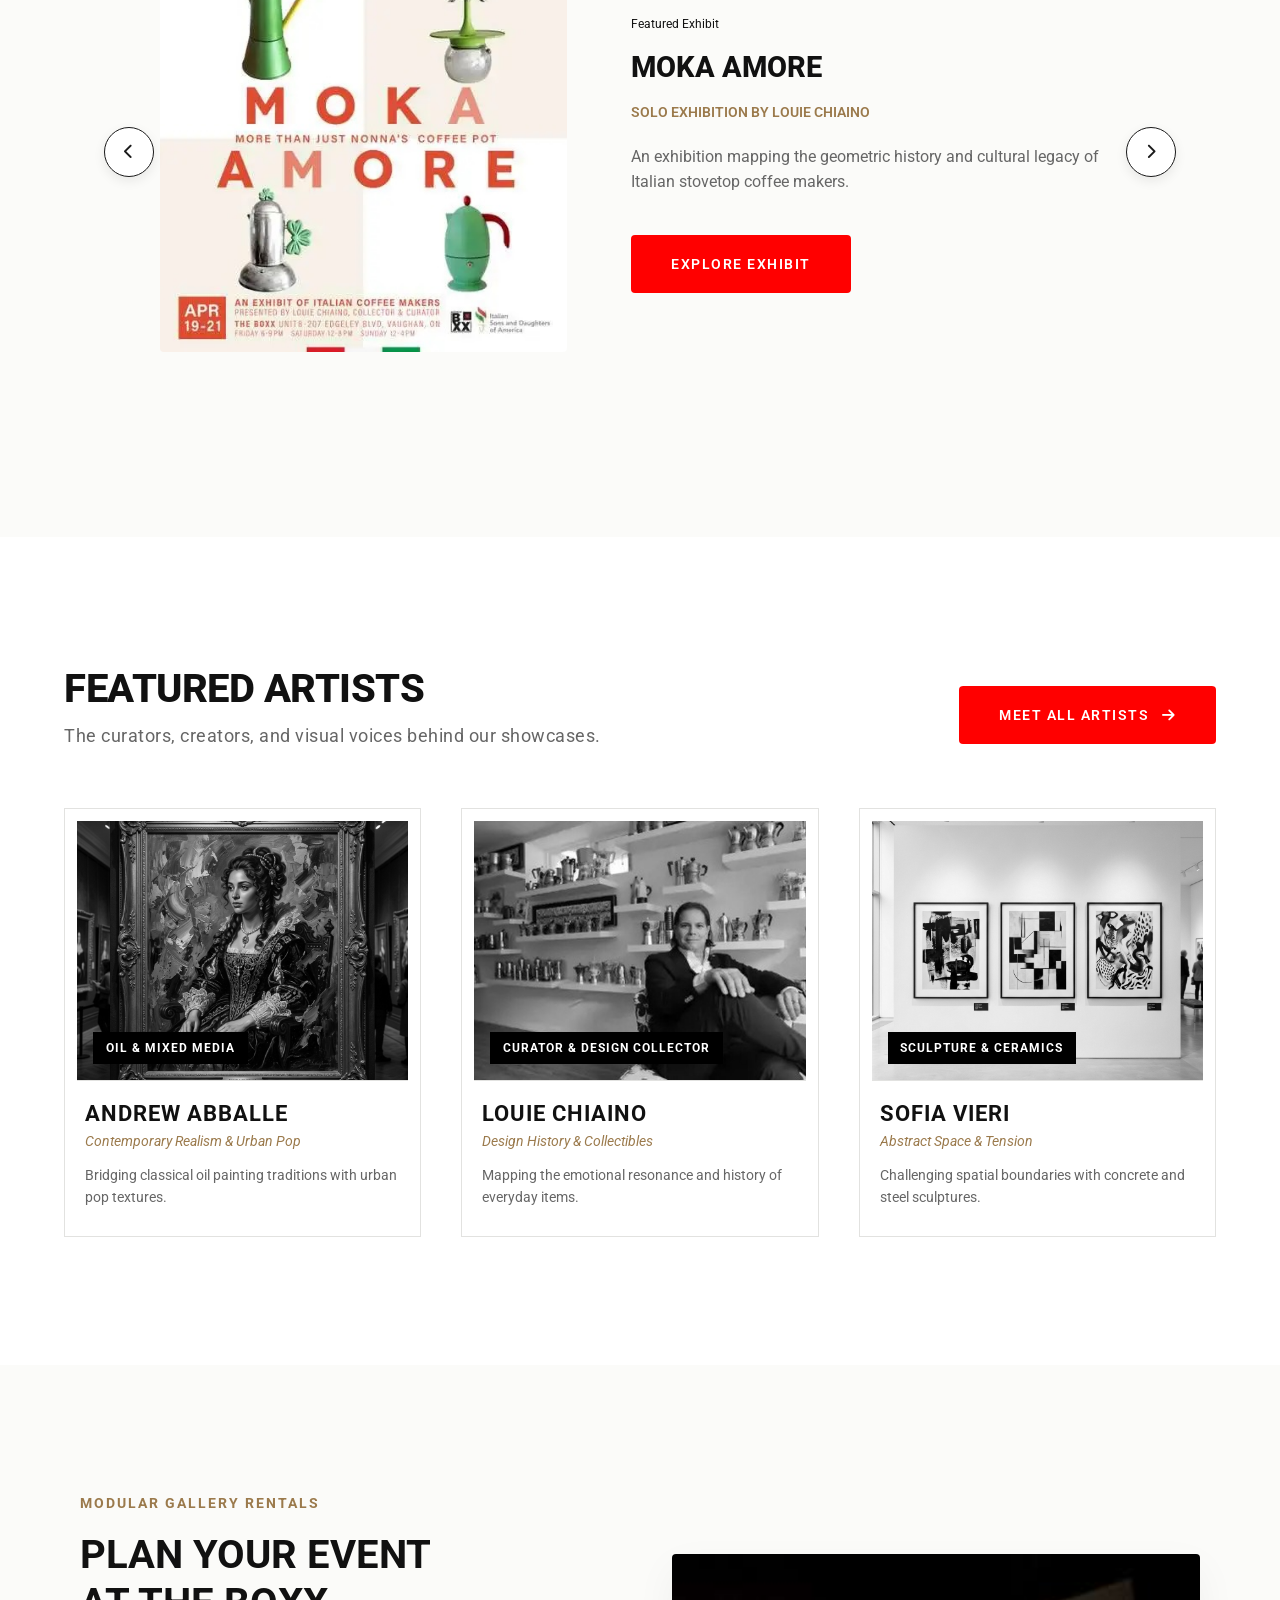
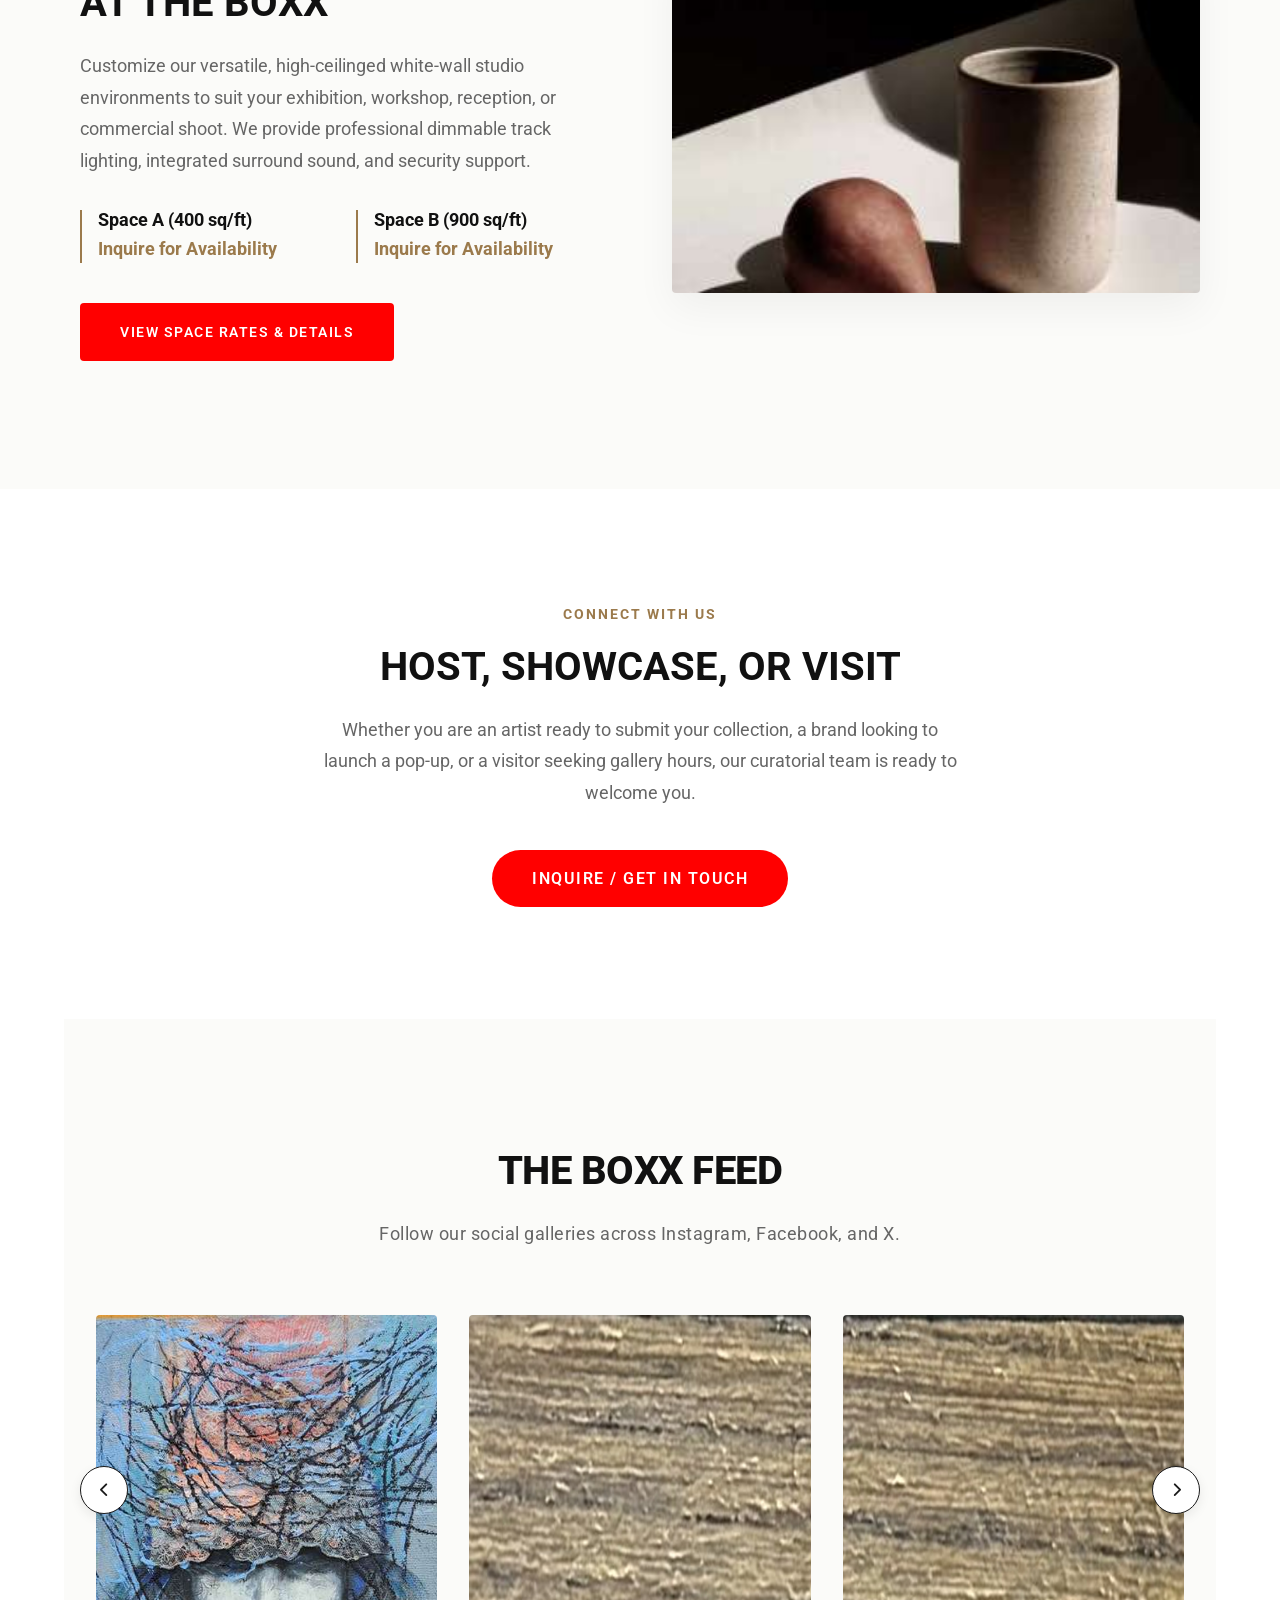
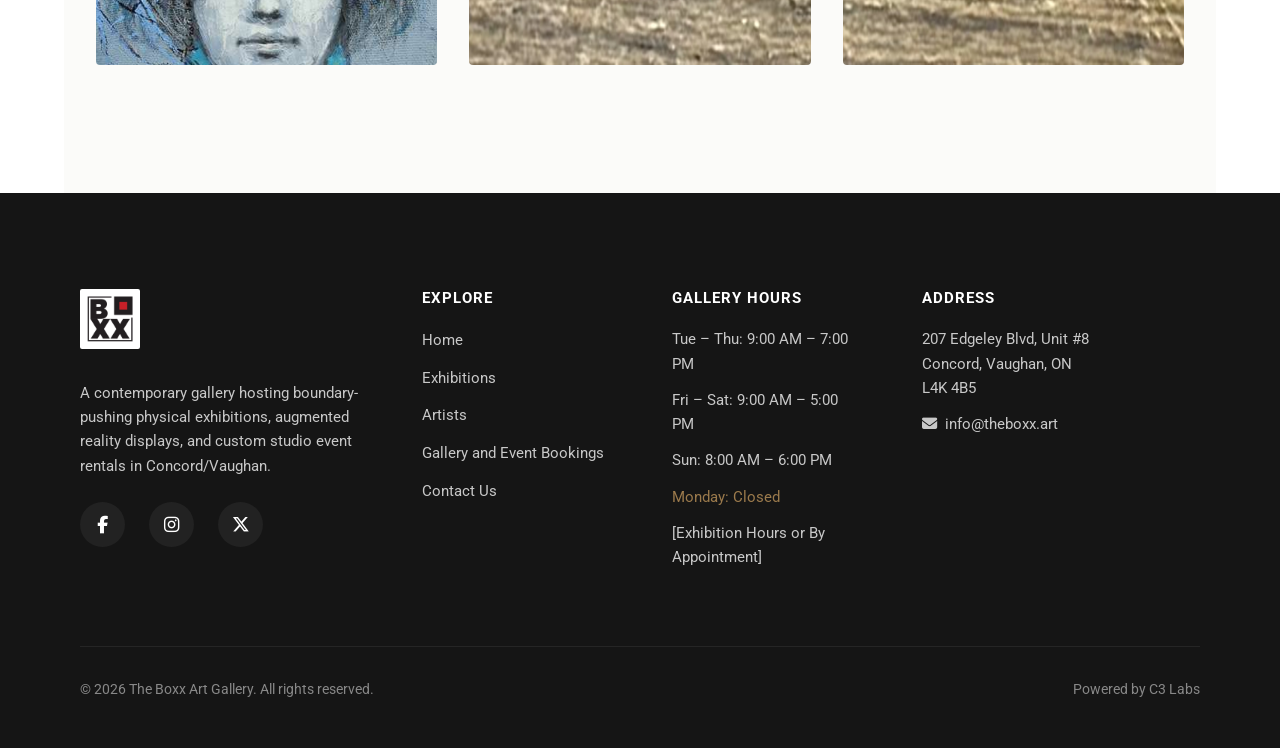
==== commit ff3873b4: "Add files via upload" ====
--- a/index.html
+++ b/index.html
@@ -14,7 +14,6 @@
 </head>
 <body>
   <script>
-    // Prevent FOUC: if they have seen the intro, don't apply loading-active
     if (!sessionStorage.getItem('theboxx_intro_seen')) {
       document.body.classList.add('loading-active');
     }
@@ -36,19 +35,17 @@
   <header class="navbar">
     <div class="container">
       <a href="index.html" class="nav-brand">
-        <!-- Official Logo Integrated -->
         <img src="assets/logo.png" alt="The Boxx Logo" class="nav-logo" style="height: 45px; width: auto; object-fit: contain;">
       </a>
       
-      <!-- Nav Menu -->
       <nav>
         <ul class="nav-menu">
           <li class="nav-item active"><a href="index.html">Home</a></li>
-          <li class="nav-item"><a href="currentexhibits.html">Exhibitions</a></li>
+          <li class="nav-item"><a href="exhibitions.html">Exhibitions</a></li>
+          <li class="nav-item"><a href="artists.html">Artists</a></li>
           <li class="nav-item"><a href="rates.html">Gallery and Event Bookings</a></li>
           <li class="nav-item"><a href="contact.html">Contact</a></li>
           
-          <!-- Mobile Social Links (Inside mobile menu, prominent size) -->
           <li class="nav-socials mobile-only" style="display: none;">
             <a href="https://www.facebook.com/theboxx" class="nav-social-icon" target="_blank" aria-label="Facebook"><i class="fab fa-facebook-f"></i></a>
             <a href="https://www.instagram.com/theboxx.art" class="nav-social-icon" target="_blank" aria-label="Instagram"><i class="fab fa-instagram"></i></a>
@@ -57,14 +54,12 @@
         </ul>
       </nav>
 
-      <!-- Desktop Socials -->
       <div class="nav-socials desktop-only">
         <a href="https://www.facebook.com/theboxx" class="nav-social-icon" target="_blank" aria-label="Facebook"><i class="fab fa-facebook-f"></i></a>
         <a href="https://www.instagram.com/theboxx.art" class="nav-social-icon" target="_blank" aria-label="Instagram"><i class="fab fa-instagram"></i></a>
         <a href="https://x.com/theboxx" class="nav-social-icon" target="_blank" aria-label="X"><i class="fab fa-x-twitter"></i></a>
       </div>
 
-      <!-- Hamburger Menu (Mobile Toggle) -->
       <button class="nav-hamburger" aria-label="Toggle Navigation">
         <span></span>
         <span></span>
@@ -73,23 +68,50 @@
     </div>
   </header>
 
-  <!-- Hero Slider (3 Images) -->
+  <!-- Hero Slider -->
   <section class="hero-slider">
     <div class="hero-slides">
       
-      <!-- Slide 1: exhibition-with-copy-up-top -->
+      <!-- Slide 1: Welcome -->
       <div class="hero-slide active">
-        <img src="assets/exhibition-with-copy-up-top.png" alt="The Boxx Exhibition" class="hero-slide-img" style="object-position: center;">
+        <img src="assets/exhibition-with-copy-up-top.png" alt="The Boxx Art Space" class="hero-slide-img" style="object-position: center;">
+        <div class="container">
+          <div class="hero-slide-content">
+            
+            <h1 class="hero-slide-title">The Boxx <br>Art Gallery</h1>
+            <p class="hero-slide-desc">A premium, contemporary art gallery and creative event space located in Vaughan, Ontario.</p>
+            <div style="display: flex; gap: 1rem; margin-top: 2rem;">
+              <a href="exhibitions.html" class="btn-primary">View Exhibitions</a>
+              <a href="rates.html" class="btn-primary" style="background: transparent; border-color: #ffffff; color: #ffffff;">Gallery and Event Bookings</a>
+            </div>
+          </div>
+        </div>
       </div>
       
-      <!-- Slide 2: leadership-banner -->
+      <!-- Slide 2: Exhibitions -->
       <div class="hero-slide">
-        <img src="assets/leadership-banner.jpeg" alt="The Boxx Leadership" class="hero-slide-img" style="object-position: center;">
+        <img src="assets/leadership-banner.jpeg" alt="Portraits of Transit Exhibition" class="hero-slide-img">
+        <div class="container">
+          <div class="hero-slide-content">
+            
+            <h1 class="hero-slide-title">Contemplate <br>New Visions</h1>
+            <p class="hero-slide-desc">Step into curated showcases featuring boundaries-pushing physical, mixed-media, and digital art installations.</p>
+            <a href="exhibitions.html" class="btn-primary">Explore Exhibitions</a>
+          </div>
+        </div>
       </div>
       
-      <!-- Slide 3: banner-his -->
+      <!-- Slide 3: Rentals -->
       <div class="hero-slide">
-        <img src="assets/banner-his.jpeg" alt="The Boxx History" class="hero-slide-img" style="object-position: center;">
+        <img src="assets/banner-his.jpeg" alt="Contemporary art installation" class="hero-slide-img">
+        <div class="container">
+          <div class="hero-slide-content">
+            
+            <h1 class="hero-slide-title">Unbound <br>Creative Space</h1>
+            <p class="hero-slide-desc">High ceilings, clean white walls, and dimmable track lighting form the perfect canvas for your next event or show.</p>
+            <a href="rates.html" class="btn-primary">Gallery and Event Bookings</a>
+          </div>
+        </div>
       </div>
 
     </div>
@@ -98,7 +120,6 @@
     <button class="hero-arrow prev" aria-label="Previous Slide"><i class="fa-solid fa-chevron-left"></i></button>
     <button class="hero-arrow next" aria-label="Next Slide"><i class="fa-solid fa-chevron-right"></i></button>
 
-    <!-- Hero Pagination -->
     <div class="hero-pagination">
       <span class="hero-dot active"></span>
       <span class="hero-dot"></span>
@@ -106,99 +127,70 @@
     </div>
   </section>
 
-  <!-- Featured Exhibit Section -->
-  <section class="section container">
-    <h2 class="section-title">Featured Exhibit</h2>
-    <p class="section-subtitle">Discover our spotlight show highlighting pioneering Canadian visual arts.</p>
-    
-    <div class="featured-exhibit-block">
-      <!-- Image Showcase Carousel as requested in notes -->
-      <div class="featured-exhibit-gallery" style="border: 2px solid var(--text-dark);">
-        <div class="featured-exhibit-slider">
-          <!-- Slide 1: Andrew Abballe Poster Flyer (cropped to show artwork only) -->
-          <div class="featured-exhibit-slide active">
-            <img src="assets/abballe_promo.jpg" alt="Andrew Abballe Exhibition Promo Poster" style="object-position: left; object-fit: cover;">
-          </div>
-          <!-- Slide 2: Andrew Abballe Artwork Piece -->
-          <div class="featured-exhibit-slide">
-            <img src="assets/abballe_portrait.jpg" alt="Andrew Abballe Artwork Portrait Piece" style="object-position: center; object-fit: cover;">
-          </div>
-        </div>
-        
-        <!-- Slide Controls -->
-        <div class="featured-exhibit-arrows">
-          <button class="featured-exhibit-arrow" id="feat-prev" aria-label="Previous Featured Artwork" style="border: 1px solid var(--text-dark);"><i class="fa-solid fa-chevron-left"></i></button>
-          <button class="featured-exhibit-arrow" id="feat-next" aria-label="Next Featured Artwork" style="border: 1px solid var(--text-dark);"><i class="fa-solid fa-chevron-right"></i></button>
-        </div>
-      </div>
-      
-      <!-- Text details -->
-      <div class="featured-exhibit-text">
-        <span class="floating-badge" style="display: inline-block; font-size: 0.8rem; font-weight: 700; text-transform: uppercase; letter-spacing: 2px; color: var(--primary-color); border: 1px solid var(--primary-color); padding: 0.4rem 1rem; border-radius: 50px; margin-bottom: 1.5rem; animation: float 3s ease-in-out infinite;">Curated Spotlight</span>
-        <h3 style="font-size: 2.2rem; margin-bottom: 1rem; line-height: 1.2;">ABBALLE:<br>Art Exhibition</h3>
-        <blockquote>
-          Step into the BOXX for a collision of contemporary, classical, baroque, and colloquial art. The ABBALLE Art Exhibition spotlights the refined work of Andrew Abballe, a rising Canadian artist whose practice bridges time-honoured craftsmanship with a distinctly modern flair.
-        </blockquote>
-        
-        <div class="featured-exhibit-details">
-          <h4 style="margin-bottom: 0.75rem; font-weight: 800; color: var(--text-dark); letter-spacing: 1px;"><i class="fa-solid fa-calendar-days" style="color: var(--primary-color); margin-right: 8px;"></i> Show dates</h4>
-          <p style="margin-bottom: 0.5rem; font-weight: 500;">Public Exhibition: September 19–21, 2025</p>
-          <p style="color: var(--primary-color); font-weight: 600; font-size: 1rem;"><i class="fa-solid fa-location-dot" style="margin-right: 6px;"></i> BOXX Art Gallery, Vaughan (207 Edgely Blvd. Unit 8)</p>
-        </div>
-        
-        <a href="currentexhibits.html" class="btn-primary">Explore Exhibition</a>
-      </div>
-    </div>
-  </section>
-
-  <!-- Past Exhibits Section -->
+  <!-- Welcome / Intro Section -->
+  <section class="section container" style="text-align: center; max-width: 800px; padding-top: 6rem; padding-bottom: 4rem;">
+    <span style="font-weight: 700; text-transform: uppercase; color: var(--primary-color); letter-spacing: 2px; font-size: 0.9rem;">Contemporary Excellence</span>
+    <h2 style="font-size: 2.5rem; margin-top: 1rem; margin-bottom: 1.5rem; text-transform: uppercase;">A Space for Art &amp; Community</h2>
+    <p style="font-size: 1.15rem; line-height: 1.8; color: var(--text-light);">
+      The Boxx is Vaughan's premier destination for fine art and creative productions. We host boundary-pushing physical exhibitions, showcase rising Canadian visual artists, and provide modular studio space for custom events, shoots, and corporate receptions.
+    </p>
+  </section>
+
+  <!-- Home → Exhibitions Preview -->
   <section class="section section-alt">
     <div class="container">
-      <h2 class="section-title" style="text-align: center; color: var(--primary-color);">Past Exhibits</h2>
-      <p class="section-subtitle" style="text-align: center; margin-left: auto; margin-right: auto; margin-bottom: 3rem;">A look back at our curated historical showcases at The Boxx.</p>
-      
-      <div class="past-exhibits-container">
+      <div style="display: flex; justify-content: space-between; align-items: flex-end; margin-bottom: 3rem; flex-wrap: wrap; gap: 1rem;">
+        <div>
+          <h2 class="section-title" style="margin-bottom: 0.5rem; text-align: left;">Featured Exhibitions</h2>
+          <p class="section-subtitle" style="margin-left: 0; text-align: left; margin-bottom: 0;">Discover current, past, and upcoming showcases at The Boxx.</p>
+        </div>
+        <a href="exhibitions.html" class="btn-primary" style="margin-bottom: 0.5rem;">View All Exhibitions <i class="fa-solid fa-arrow-right" style="margin-left: 8px;"></i></a>
+      </div>
+
+      <div class="past-exhibits-container" style="margin-bottom: 2rem;">
         <div class="past-exhibits-slider">
-          <!-- Slide 1: Moka Amore -->
+          
+          <!-- Exhibit 1: Moka Amore -->
           <div class="past-exhibit-slide">
             <div class="past-exhibit-img">
               <img src="assets/mokaamore_1080x1080.jpeg" alt="Moka Amore Exhibition">
             </div>
             <div class="past-exhibit-text">
-              <h3 style="font-weight: 800; text-transform: uppercase;">Moka Amore</h3>
-              <p style="font-weight: 600; color: var(--primary-color); text-transform: uppercase; font-size: 0.9rem; margin-bottom: 1.25rem;">Solo Exhibition</p>
-              <p>An exquisite exhibition of iconic Italian coffee makers mapping their history, unique geometry, and cultural worth.</p>
-              <a href="currentexhibits.html" class="btn-primary" style="display: inline-block;">View Details</a>
+              <span class="floating-badge" style="display: inline-block; font-size: 0.75rem; margin-bottom: 1rem;">Featured Exhibit</span>
+              <h3 style="font-weight: 800; text-transform: uppercase; font-size: 1.8rem;">Moka Amore</h3>
+              <p style="font-weight: 600; color: var(--primary-color); text-transform: uppercase; font-size: 0.9rem; margin-bottom: 1.25rem;">Solo Exhibition by Louie Chiaino</p>
+              <p>An exhibition mapping the geometric history and cultural legacy of Italian stovetop coffee makers.</p>
+              <a href="exhibition-moka-amore.html" class="btn-primary" style="display: inline-block; margin-top: 1rem;">Explore Exhibit</a>
             </div>
           </div>
           
-          <!-- Slide 2: Infinite Dreams -->
+          <!-- Exhibit 2: Abballe Exhibition -->
+          <div class="past-exhibit-slide">
+            <div class="past-exhibit-img">
+              <img src="assets/abballe_promo.jpg" alt="ABBALLE Art Exhibition">
+            </div>
+            <div class="past-exhibit-text">
+              <span class="floating-badge" style="display: inline-block; font-size: 0.75rem; margin-bottom: 1rem;">Spotlight</span>
+              <h3 style="font-weight: 800; text-transform: uppercase; font-size: 1.8rem;">ABBALLE Art Exhibition</h3>
+              <p style="font-weight: 600; color: var(--primary-color); text-transform: uppercase; font-size: 0.9rem; margin-bottom: 1.25rem;">Solo Showcase by Andrew Abballe</p>
+              <p>A collision of classical master craftsmanship with urban pop flair.</p>
+              <a href="exhibition-abballe.html" class="btn-primary" style="display: inline-block; margin-top: 1rem;">Explore Exhibit</a>
+            </div>
+          </div>
+          
+          <!-- Exhibit 3: Infinite Dreams -->
           <div class="past-exhibit-slide">
             <div class="past-exhibit-img">
               <img src="assets/Infinite-Dreams-scaled.jpg" alt="Infinite Dreams Exhibition">
             </div>
             <div class="past-exhibit-text">
-              <h3 style="font-weight: 800; text-transform: uppercase;">Infinite Dreams</h3>
-              <p style="font-weight: 600; color: var(--primary-color); text-transform: uppercase; font-size: 0.9rem; margin-bottom: 1.25rem;">Group Exhibition</p>
-              <p>An abstract visual exploration of human consciousness, dreams, and spatial reflections by local Canadian artists.</p>
-              <a href="currentexhibits.html" class="btn-primary" style="display: inline-block;">View Details</a>
-            </div>
-          </div>
-          
-          <!-- Slide 3: EOS Ritratti del Mito -->
-          <div class="past-exhibit-slide">
-            <div class="past-exhibit-img">
-              <img src="assets/EOS-Ritratti-del-Mito-2017-cm-21x30-tecnica-mista-su-compensato-E-350_400.jpeg" alt="EOS Ritratti del Mito Exhibition">
-            </div>
-            <div class="past-exhibit-text">
-              <h3 style="font-weight: 800; text-transform: uppercase;">EOS Ritratti del Mito</h3>
-              <p style="font-weight: 600; color: var(--primary-color); text-transform: uppercase; font-size: 0.9rem; margin-bottom: 1.25rem;">Mixed-Media Showcase</p>
-              <p>A mixed-media showcase exploring mythology, classical portraits, and contemporary textures on wood plywood.</p>
-              <a href="currentexhibits.html" class="btn-primary" style="display: inline-block;">View Details</a>
-            </div>
-          </div>
-        </div>
-        </div>
+              <span class="floating-badge" style="display: inline-block; font-size: 0.75rem; margin-bottom: 1rem;">Group Exhibition</span>
+              <h3 style="font-weight: 800; text-transform: uppercase; font-size: 1.8rem;">Infinite Dreams</h3>
+              <p style="font-weight: 600; color: var(--primary-color); text-transform: uppercase; font-size: 0.9rem; margin-bottom: 1.25rem;">Mixed-Media Abstract Group</p>
+              <p>An abstract visual exploration of human consciousness and spatial reflections.</p>
+              <a href="exhibition-infinite-dreams.html" class="btn-primary" style="display: inline-block; margin-top: 1rem;">Explore Exhibit</a>
+            </div>
+          </div>
         </div>
         
         <div class="past-exhibits-arrows">
@@ -209,141 +201,107 @@
     </div>
   </section>
 
-  <!-- Plan Your Show Section (Homepage Teaser) -->
+  <!-- Home → Artists Preview -->
   <section class="section container">
-    <div class="plan-show-layout">
-      
-      <!-- Left Side Text & Image -->
-      <div class="plan-show-text">
-        <h2 style="font-size: 2.5rem; font-weight: 800; text-transform: uppercase; margin-bottom: 1.5rem;">Plan Your Show</h2>
-        <p class="rates-hero-desc">Additional services available to power your event</p>
-        <img src="assets/klee_painting.jpg" alt="Mit dem Ei by Paul Klee" style="width: 100%; border-radius: 4px; box-shadow: 0 10px 30px rgba(0,0,0,0.02); margin-top: 2rem;">
-      </div>
-
-      <!-- Right Side List -->
-      <ul class="plan-show-list">
-        <li class="plan-show-item">
-          <span class="plan-show-name">Space A Rental (400 sq/ft)</span>
-          
-        </li>
-        <li class="plan-show-item">
-          <span class="plan-show-name">Space B Rental (900 sq/ft)</span>
-          
-        </li>
-        <li class="plan-show-item">
-          <span class="plan-show-name">Space C Rental (1,400 sq/ft)</span>
-          
-        </li>
-        <li class="plan-show-item">
-          <span class="plan-show-name">Live Webcasting Options</span>
-          
-        </li>
-        <li class="plan-show-item">
-          <span class="plan-show-name">Artistic Director Services</span>
-          
-        </li>
-        <li class="plan-show-item">
-          <span class="plan-show-name">Project Management Support</span>
-          
-        </li>
-        <li class="plan-show-item">
-          <span class="plan-show-name">1 Minute Exhibition Sizzle Video</span>
-          
-        </li>
-        <li class="plan-show-item">
-          <span class="plan-show-name">30 Second Promotional Video</span>
-          
-        </li>
-        <li class="plan-show-item">
-          <span class="plan-show-name">Audio Package (PA System + Speakers &amp; Mic)</span>
-          
-        </li>
-        <li class="plan-show-item">
-          <span class="plan-show-name">Liability Insurance Coverage</span>
-          
-        </li>
-        <li class="plan-show-item">
-          <span class="plan-show-name">Professional Emcee / Host</span>
-          
-        </li>
-      </ul>
-
-    </div>
-  </section>
-
-  <!-- Contact Us Section (Homepage) -->
+    <div style="display: flex; justify-content: space-between; align-items: flex-end; margin-bottom: 3.5rem; flex-wrap: wrap; gap: 1rem;">
+      <div>
+        <h2 class="section-title" style="margin-bottom: 0.5rem; text-align: left;">Featured Artists</h2>
+        <p class="section-subtitle" style="margin-left: 0; text-align: left; margin-bottom: 0;">The curators, creators, and visual voices behind our showcases.</p>
+      </div>
+      <a href="artists.html" class="btn-primary" style="margin-bottom: 0.5rem;">Meet All Artists <i class="fa-solid fa-arrow-right" style="margin-left: 8px;"></i></a>
+    </div>
+
+    <div style="display: grid; grid-template-columns: repeat(auto-fit, minmax(300px, 1fr)); gap: 2.5rem;">
+      <!-- Artist 1: Andrew Abballe -->
+      <div class="past-exhibit-card" style="background: #ffffff; border: 1px solid var(--border-color); padding: 0.75rem; display: flex; flex-direction: column; cursor: pointer; transition: var(--transition-smooth);" onclick="location.href='artist-andrew-abballe.html'">
+        <div style="overflow: hidden; height: 260px; border-bottom: 1px solid var(--border-color); position: relative;">
+          <img src="assets/abballe_portrait.jpg" alt="Andrew Abballe" style="width: 100%; height: 100%; object-fit: cover; transition: var(--transition-smooth); filter: grayscale(100%);">
+          <span style="position: absolute; bottom: 1rem; left: 1rem; background: #000000; color: #ffffff; padding: 0.4rem 0.8rem; font-size: 0.75rem; font-weight: 700; text-transform: uppercase; letter-spacing: 1px;">Oil &amp; Mixed Media</span>
+        </div>
+        <div style="padding: 1.2rem 0.5rem 0.5rem 0.5rem;">
+          <h3 style="font-size: 1.4rem; text-transform: uppercase; letter-spacing: 1px; margin-bottom: 0.25rem;">Andrew Abballe</h3>
+          <p style="font-style: italic; font-size: 0.85rem; margin-bottom: 0.75rem; color: var(--primary-color);">Contemporary Realism &amp; Urban Pop</p>
+          <p style="font-size: 0.9rem; line-height: 1.5; color: var(--text-light); margin-bottom: 0.5rem;">Bridging classical oil painting traditions with urban pop textures.</p>
+        </div>
+      </div>
+
+      <!-- Artist 2: Louie Chiaino -->
+      <div class="past-exhibit-card" style="background: #ffffff; border: 1px solid var(--border-color); padding: 0.75rem; display: flex; flex-direction: column; cursor: pointer; transition: var(--transition-smooth);" onclick="location.href='artist-louie-chiaino.html'">
+        <div style="overflow: hidden; height: 260px; border-bottom: 1px solid var(--border-color); position: relative;">
+          <img src="assets/artist_louie_chiaino.png" alt="Louie Chiaino" style="width: 100%; height: 100%; object-fit: cover; transition: var(--transition-smooth); filter: grayscale(100%);">
+          <span style="position: absolute; bottom: 1rem; left: 1rem; background: #000000; color: #ffffff; padding: 0.4rem 0.8rem; font-size: 0.75rem; font-weight: 700; text-transform: uppercase; letter-spacing: 1px;">Curator &amp; Design Collector</span>
+        </div>
+        <div style="padding: 1.2rem 0.5rem 0.5rem 0.5rem;">
+          <h3 style="font-size: 1.4rem; text-transform: uppercase; letter-spacing: 1px; margin-bottom: 0.25rem;">Louie Chiaino</h3>
+          <p style="font-style: italic; font-size: 0.85rem; margin-bottom: 0.75rem; color: var(--primary-color);">Design History &amp; Collectibles</p>
+          <p style="font-size: 0.9rem; line-height: 1.5; color: var(--text-light); margin-bottom: 0.5rem;">Mapping the emotional resonance and history of everyday items.</p>
+        </div>
+      </div>
+
+      <!-- Artist 3: Sofia Vieri -->
+      <div class="past-exhibit-card" style="background: #ffffff; border: 1px solid var(--border-color); padding: 0.75rem; display: flex; flex-direction: column; cursor: pointer; transition: var(--transition-smooth);" onclick="location.href='artist-sofia-vieri.html'">
+        <div style="overflow: hidden; height: 260px; border-bottom: 1px solid var(--border-color); position: relative;">
+          <img src="assets/hero_gallery_3.png" alt="Sofia Vieri" style="width: 100%; height: 100%; object-fit: cover; transition: var(--transition-smooth); filter: grayscale(100%);">
+          <span style="position: absolute; bottom: 1rem; left: 1rem; background: #000000; color: #ffffff; padding: 0.4rem 0.8rem; font-size: 0.75rem; font-weight: 700; text-transform: uppercase; letter-spacing: 1px;">Sculpture &amp; Ceramics</span>
+        </div>
+        <div style="padding: 1.2rem 0.5rem 0.5rem 0.5rem;">
+          <h3 style="font-size: 1.4rem; text-transform: uppercase; letter-spacing: 1px; margin-bottom: 0.25rem;">Sofia Vieri</h3>
+          <p style="font-style: italic; font-size: 0.85rem; margin-bottom: 0.75rem; color: var(--primary-color);">Abstract Space &amp; Tension</p>
+          <p style="font-size: 0.9rem; line-height: 1.5; color: var(--text-light); margin-bottom: 0.5rem;">Challenging spatial boundaries with concrete and steel sculptures.</p>
+        </div>
+      </div>
+    </div>
+  </section>
+
+  <!-- Home → Rentals Preview -->
   <section class="section section-alt">
-    <div class="container">
-      <div class="contact-layout" style="display: grid; grid-template-columns: 1.2fr 1fr; gap: 4rem; align-items: start;">
-        
-        <!-- Left Column: Form -->
-        <div class="contact-form-col">
-          <h2 class="section-title" style="margin-bottom: 1rem; text-align: left;">Contact Us</h2>
-          <p style="color: var(--text-light); margin-bottom: 2.5rem; font-size: 1.05rem;">Get in touch for studio rentals, artist submissions, and show bookings.</p>
-          
-          <div class="contact-form-box" style="background: #ffffff; padding: 2.5rem; border-radius: 4px; box-shadow: 0 10px 30px rgba(0,0,0,0.02);">
-            <form id="homepage-contact-form">
-              <div class="contact-form-row" style="display: flex; gap: 1.5rem; margin-bottom: 1.5rem;">
-                <div class="form-group" style="flex: 1;">
-                  <label for="home-first-name">First Name *</label>
-                   <input type="text" id="home-first-name" class="form-control" placeholder="John" required>
-                 </div>
-                 <div class="form-group" style="flex: 1;">
-                   <label for="home-last-name">Last Name *</label>
-                   <input type="text" id="home-last-name" class="form-control" placeholder="Doe" required>
-                 </div>
-               </div>
-               
-               <div class="form-group" style="margin-bottom: 1.5rem;">
-                 <label for="home-email">Email Address *</label>
-                 <input type="email" id="home-email" class="form-control" placeholder="john.doe@example.com" required>
-               </div>
-               
-               <div class="form-group" style="margin-bottom: 2rem;">
-                 <label for="home-message">Message *</label>
-                 <textarea id="home-message" class="form-control" placeholder="Write your message here..." required style="height: 120px;"></textarea>
-               </div>
-               
-               <button type="submit" class="btn-submit" style="width: 100%;">Submit Message</button>
-             </form>
-           </div>
-         </div>
-
-         <!-- Right Column: Map & Info -->
-         <div class="contact-info-col">
-           <div class="map-container" style="height: 300px; border-radius: 4px; overflow: hidden; box-shadow: 0 10px 30px rgba(0,0,0,0.03); margin-top: 5rem;">
-             <iframe 
-               src="https://maps.google.com/maps?q=207%20Edgeley%20Blvd%2C%20Unit%20%238%20Concord%2C%20ON%20L4K%204B5&amp;t=m&amp;z=14&amp;output=embed&amp;iwloc=near" 
-               title="207 Edgeley Blvd, Unit #8 Concord, ON L4K 4B5" 
-               aria-label="207 Edgeley Blvd, Unit #8 Concord, ON L4K 4B5"
-               allowfullscreen="" 
-               loading="lazy"
-               style="border: 0; width: 100%; height: 100%;">
-             </iframe>
-           </div>
-           
-           <div style="margin-top: 2rem;">
-             <p style="font-weight: 700; text-transform: uppercase; margin-bottom: 0.5rem; font-size: 0.9rem; letter-spacing: 1px; color: var(--primary-color);">Address</p>
-             <p style="font-size: 1.05rem; line-height: 1.6;">207 Edgeley Blvd, Unit #8<br>Concord, Vaughan, ON L4K 4B5</p>
-             <p style="margin-top: 1rem; font-size: 1.05rem;"><i class="fa-solid fa-envelope" style="margin-right: 8px; color: var(--primary-color);"></i>info@theboxx.art</p>
-           </div>
-         </div>
-
-       </div>
-     </div>
-   </section>
-
-   <!-- Social Media Slider Carousel (3 items front of footer) -->
-   <section class="section container">
-    <div style="text-align: center;">
+    <div class="container" style="display: grid; grid-template-columns: 1fr 1fr; gap: 4rem; align-items: center; flex-wrap: wrap;">
+      <div>
+        <span style="font-weight: 700; text-transform: uppercase; color: var(--primary-color); letter-spacing: 2px; font-size: 0.85rem; display: block; margin-bottom: 1rem;">Modular Gallery Rentals</span>
+        <h2 style="font-size: 2.5rem; text-transform: uppercase; margin-bottom: 1.5rem;">Plan Your Event <br>At The Boxx</h2>
+        <p style="font-size: 1.1rem; line-height: 1.8; color: var(--text-light); margin-bottom: 2rem;">
+          Customize our versatile, high-ceilinged white-wall studio environments to suit your exhibition, workshop, reception, or commercial shoot. We provide professional dimmable track lighting, integrated surround sound, and security support.
+        </p>
+        <div style="display: grid; grid-template-columns: 1fr 1fr; gap: 1.5rem; margin-bottom: 2.5rem;">
+          <div style="border-left: 2px solid var(--primary-color); padding-left: 1rem;">
+            <h4 style="font-size: 1.1rem; margin-bottom: 0.25rem;">Space A (400 sq/ft)</h4>
+            <p style="font-weight: 700; color: var(--primary-color); font-size: 1.1rem; margin-top: 0.25rem;">Inquire for Availability</p>
+          </div>
+          <div style="border-left: 2px solid var(--primary-color); padding-left: 1rem;">
+            <h4 style="font-size: 1.1rem; margin-bottom: 0.25rem;">Space B (900 sq/ft)</h4>
+            <p style="font-weight: 700; color: var(--primary-color); font-size: 1.1rem; margin-top: 0.25rem;">Inquire for Availability</p>
+          </div>
+        </div>
+        <a href="rates.html" class="btn-primary">View Space Rates &amp; Details</a>
+      </div>
+      <div>
+        <img src="assets/klee_painting.jpg" alt="Mit dem Ei by Paul Klee" style="width: 100%; border-radius: 4px; box-shadow: 0 15px 40px rgba(0,0,0,0.05);">
+      </div>
+    </div>
+  </section>
+
+  <!-- Home → Contact Preview -->
+  <section class="section container" style="text-align: center; padding: 7rem 2rem;">
+    <div style="max-width: 650px; margin: 0 auto;">
+      <span style="font-weight: 700; text-transform: uppercase; color: var(--primary-color); letter-spacing: 2px; font-size: 0.85rem;">Connect With Us</span>
+      <h2 style="font-size: 2.5rem; text-transform: uppercase; margin-top: 1rem; margin-bottom: 1.5rem;">Host, Showcase, or Visit</h2>
+      <p style="font-size: 1.1rem; line-height: 1.8; color: var(--text-light); margin-bottom: 2.5rem;">
+        Whether you are an artist ready to submit your collection, a brand looking to launch a pop-up, or a visitor seeking gallery hours, our curatorial team is ready to welcome you.
+      </p>
+      <a href="contact.html" class="btn-primary" style="padding: 1rem 2.5rem; font-size: 1rem; border-radius: 50px;">Inquire / Get In Touch</a>
+    </div>
+  </section>
+
+  <!-- The Boxx Feed (Social Grid) -->
+  <section class="section section-alt container" style="padding-left: 0; padding-right: 0; max-width: 100%;">
+    <div class="container" style="text-align: center; margin-bottom: 3rem;">
       <h2 class="section-title">The Boxx Feed</h2>
-      <p class="section-subtitle" style="margin-left: auto; margin-right: auto;">Follow our social galleries across <a href="https://www.instagram.com/theboxx.art" target="_blank" style="color: var(--primary-color); text-decoration: underline; font-weight: 600;">Instagram</a>, <a href="https://www.facebook.com/theboxx" target="_blank" style="color: var(--primary-color); text-decoration: underline; font-weight: 600;">Facebook</a>, and <a href="https://x.com/theboxx" target="_blank" style="color: var(--primary-color); text-decoration: underline; font-weight: 600;">X</a> for daily inspiration.</p>
-    </div>
-
-    <div class="social-gallery-container">
+      <p class="section-subtitle" style="margin-left: auto; margin-right: auto;">Follow our social galleries across Instagram, Facebook, and X.</p>
+    </div>
+
+    <div class="social-gallery-container" style="padding: 0 2rem;">
       <div class="social-slider">
-        
-        <!-- Social Slide 1 (Instagram) -->
+        <!-- Social Slide 1 -->
         <a href="https://www.instagram.com/theboxx.art" target="_blank" class="social-slide">
           <img src="assets/instagram_1.png" alt="Exhibition Gold Foil Painting">
           <div class="social-overlay">
@@ -352,7 +310,7 @@
           </div>
         </a>
 
-        <!-- Social Slide 2 (Instagram) -->
+        <!-- Social Slide 2 -->
         <a href="https://www.instagram.com/theboxx.art" target="_blank" class="social-slide">
           <img src="assets/instagram_2.png" alt="Green Light Gallery Installation">
           <div class="social-overlay">
@@ -361,7 +319,7 @@
           </div>
         </a>
 
-        <!-- Social Slide 3 (Instagram) -->
+        <!-- Social Slide 3 -->
         <a href="https://www.instagram.com/theboxx.art" target="_blank" class="social-slide">
           <img src="assets/instagram_3.png" alt="Industrial Sculpture Exhibition Room">
           <div class="social-overlay">
@@ -370,7 +328,7 @@
           </div>
         </a>
 
-        <!-- Social Slide 4 (Instagram) -->
+        <!-- Social Slide 4 -->
         <a href="https://www.instagram.com/theboxx.art" target="_blank" class="social-slide">
           <img src="assets/instagram_4.png" alt="Painting of Reclining Woman">
           <div class="social-overlay">
@@ -379,7 +337,7 @@
           </div>
         </a>
 
-        <!-- Social Slide 5 (Instagram) -->
+        <!-- Social Slide 5 -->
         <a href="https://www.instagram.com/theboxx.art" target="_blank" class="social-slide">
           <img src="assets/instagram_5.png" alt="Abstract Black and White Print Canvas">
           <div class="social-overlay">
@@ -387,10 +345,8 @@
             <span>Instagram Post</span>
           </div>
         </a>
-
-      </div>
-
-      <!-- Social Controls -->
+      </div>
+
       <div class="social-controls">
         <button class="social-arrow" id="social-prev" aria-label="Previous Social Photo"><i class="fa-solid fa-chevron-left"></i></button>
         <button class="social-arrow" id="social-next" aria-label="Next Social Photo"><i class="fa-solid fa-chevron-right"></i></button>
@@ -398,14 +354,11 @@
     </div>
   </section>
 
-  <!-- High-Contrast Vertical Footer -->
+  <!-- Footer -->
   <footer class="footer">
     <div class="container">
       <div class="footer-grid">
-        
-        <!-- Col 1: Brand -->
         <div class="footer-col">
-          <!-- Logo in Footer -->
           <img src="assets/logo.png" alt="The Boxx Logo" style="height: 60px; width: auto; object-fit: contain; margin-bottom: 1.5rem; background-color: #ffffff; padding: 6px; border-radius: 2px;">
           <p>A contemporary gallery hosting boundary-pushing physical exhibitions, augmented reality displays, and custom studio event rentals in Concord/Vaughan.</p>
           <div class="footer-socials">
@@ -415,18 +368,17 @@
           </div>
         </div>
 
-        <!-- Col 2: Navigation Links -->
         <div class="footer-col">
           <h4>Explore</h4>
           <ul class="footer-links">
             <li><a href="index.html">Home</a></li>
-            <li><a href="currentexhibits.html">Exhibitions</a></li>
+            <li><a href="exhibitions.html">Exhibitions</a></li>
+            <li><a href="artists.html">Artists</a></li>
             <li><a href="rates.html">Gallery and Event Bookings</a></li>
             <li><a href="contact.html">Contact Us</a></li>
           </ul>
         </div>
 
-        <!-- Col 3: Hours -->
         <div class="footer-col">
           <h4>Gallery Hours</h4>
           <p>Tue – Thu: 9:00 AM – 7:00 PM</p>
@@ -436,13 +388,11 @@
           <p>[Exhibition Hours or By Appointment]</p>
         </div>
 
-        <!-- Col 4: Location -->
         <div class="footer-col">
           <h4>Address</h4>
           <p>207 Edgeley Blvd, Unit #8<br>Concord, Vaughan, ON<br>L4K 4B5</p>
           <p><i class="fa-solid fa-envelope" style="margin-right: 8px;"></i>info@theboxx.art</p>
         </div>
-
       </div>
 
       <div class="footer-bottom">
--- a/styles.css
+++ b/styles.css
@@ -170,6 +170,15 @@
 .nav-social-icon:hover {
   color: var(--primary-hover);
   transform: translateY(-2px);
+}
+
+/* Media query utility classes for showing/hiding elements */
+.mobile-only {
+  display: none !important;
+}
+
+.desktop-only {
+  display: flex !important;
 }
 
 /* Hamburger Menu button */
@@ -1585,6 +1594,14 @@
 }
 
 @media (max-width: 767px) {
+  .mobile-only {
+    display: flex !important;
+  }
+  
+  .desktop-only {
+    display: none !important;
+  }
+
   :root {
     --header-height: 70px;
   }
@@ -2583,52 +2600,106 @@
 }
 
 .lightbox-content-wrapper {
-  max-width: 80%;
-  max-height: 80%;
-  display: flex;
-  flex-direction: column;
-  align-items: center;
-  justify-content: center;
+  max-width: 1000px;
+  width: 90%;
+  max-height: 85vh;
+  display: flex;
+  flex-direction: row;
+  align-items: stretch;
+  background-color: #151515;
+  border: 1px solid #333333;
+  box-shadow: 0 30px 60px rgba(0, 0, 0, 0.8);
   position: relative;
   transform: scale(0.95);
   transition: transform 0.4s cubic-bezier(0.25, 1, 0.5, 1);
+  overflow: hidden;
+  border-radius: 4px;
 }
 
 .lightbox-backdrop.active .lightbox-content-wrapper {
   transform: scale(1);
 }
 
-.lightbox-content-wrapper img {
+.lightbox-img-col {
+  flex: 1.2;
+  display: flex;
+  align-items: center;
+  justify-content: center;
+  background-color: #0b0b0b;
+  padding: 2rem;
+}
+
+.lightbox-img-col img {
   max-width: 100%;
-  max-height: 70vh;
-  border: 1px solid #333333;
-  padding: 0.5rem;
-  background-color: #1a1a1a;
-  box-shadow: 0 20px 50px rgba(0,0,0,0.5);
+  max-height: 65vh;
   object-fit: contain;
-}
-
-.lightbox-caption-box {
-  text-align: center;
-  margin-top: 1.5rem;
-  color: #ffffff;
-  animation: fadeInUp 0.4s ease-out;
-}
-
-.lightbox-caption-box h4 {
-  color: #ffffff;
-  font-size: 1.25rem;
+  box-shadow: 0 10px 30px rgba(0,0,0,0.5);
+  border: 1px solid #222;
+}
+
+.lightbox-info-col {
+  flex: 0.8;
+  padding: 3rem;
+  display: flex;
+  flex-direction: column;
+  justify-content: center;
+  border-left: 1px solid #2a2a2a;
+  text-align: left;
+  color: #ffffff;
+  overflow-y: auto;
+}
+
+.lightbox-info-col h3 {
+  color: #ffffff;
+  font-size: 1.8rem;
   text-transform: uppercase;
   letter-spacing: 1px;
   margin-bottom: 0.25rem;
-}
-
-.lightbox-caption-box p {
+  line-height: 1.2;
+}
+
+.lightbox-info-col p.artist {
   color: var(--primary-color);
-  font-size: 0.9rem;
-  text-transform: uppercase;
   font-weight: 700;
+  text-transform: uppercase;
   letter-spacing: 1.5px;
+  font-size: 0.95rem;
+  margin-bottom: 0;
+}
+
+.lightbox-meta-list {
+  list-style: none;
+  padding: 0;
+  margin: 1.5rem 0;
+  border-top: 1px solid #2a2a2a;
+  border-bottom: 1px solid #2a2a2a;
+  padding: 1.2rem 0;
+}
+
+.lightbox-meta-list li {
+  margin-bottom: 0.6rem;
+  font-size: 0.95rem;
+  color: #eee;
+}
+
+.lightbox-meta-list li:last-child {
+  margin-bottom: 0;
+}
+
+.lightbox-meta-list strong {
+  color: #888888;
+  text-transform: uppercase;
+  font-size: 0.75rem;
+  letter-spacing: 1px;
+  display: inline-block;
+  width: 110px;
+}
+
+.lightbox-info-col p.desc {
+  font-size: 0.95rem;
+  line-height: 1.7;
+  color: #cccccc;
+  margin: 0;
 }
 
 .lightbox-close-btn {
@@ -2753,6 +2824,36 @@
   
   .lightbox-content-wrapper {
     max-width: 90%;
+    flex-direction: column;
+    max-height: 85vh;
+    overflow-y: auto;
+  }
+  
+  .lightbox-img-col {
+    padding: 1rem;
+    flex: none;
+    background-color: #0b0b0b;
+  }
+  
+  .lightbox-img-col img {
+    max-height: 40vh;
+  }
+  
+  .lightbox-info-col {
+    padding: 1.5rem 2rem 2.5rem 2rem;
+    flex: none;
+    border-left: none;
+    border-top: 1px solid #2a2a2a;
+  }
+  
+  .lightbox-info-col h3 {
+    font-size: 1.4rem;
+  }
+  
+  .lightbox-close-btn {
+    top: 15px;
+    right: 20px;
+    font-size: 2.5rem;
   }
   
   .modal-card {
@@ -3242,4 +3343,22 @@
   }
 }
 
-
+.past-exhibit-card {
+  background: var(--bg-light);
+  border: 1px solid var(--border-color);
+  padding: 0.75rem;
+  display: flex;
+  flex-direction: column;
+  cursor: pointer;
+  transition: var(--transition-smooth);
+}
+.past-exhibit-card:hover {
+  transform: translateY(-5px);
+  box-shadow: 0 10px 30px rgba(0, 0, 0, 0.05);
+  border-color: var(--primary-hover);
+}
+.past-exhibit-card:hover img {
+  filter: grayscale(0%) !important;
+}
+
+
